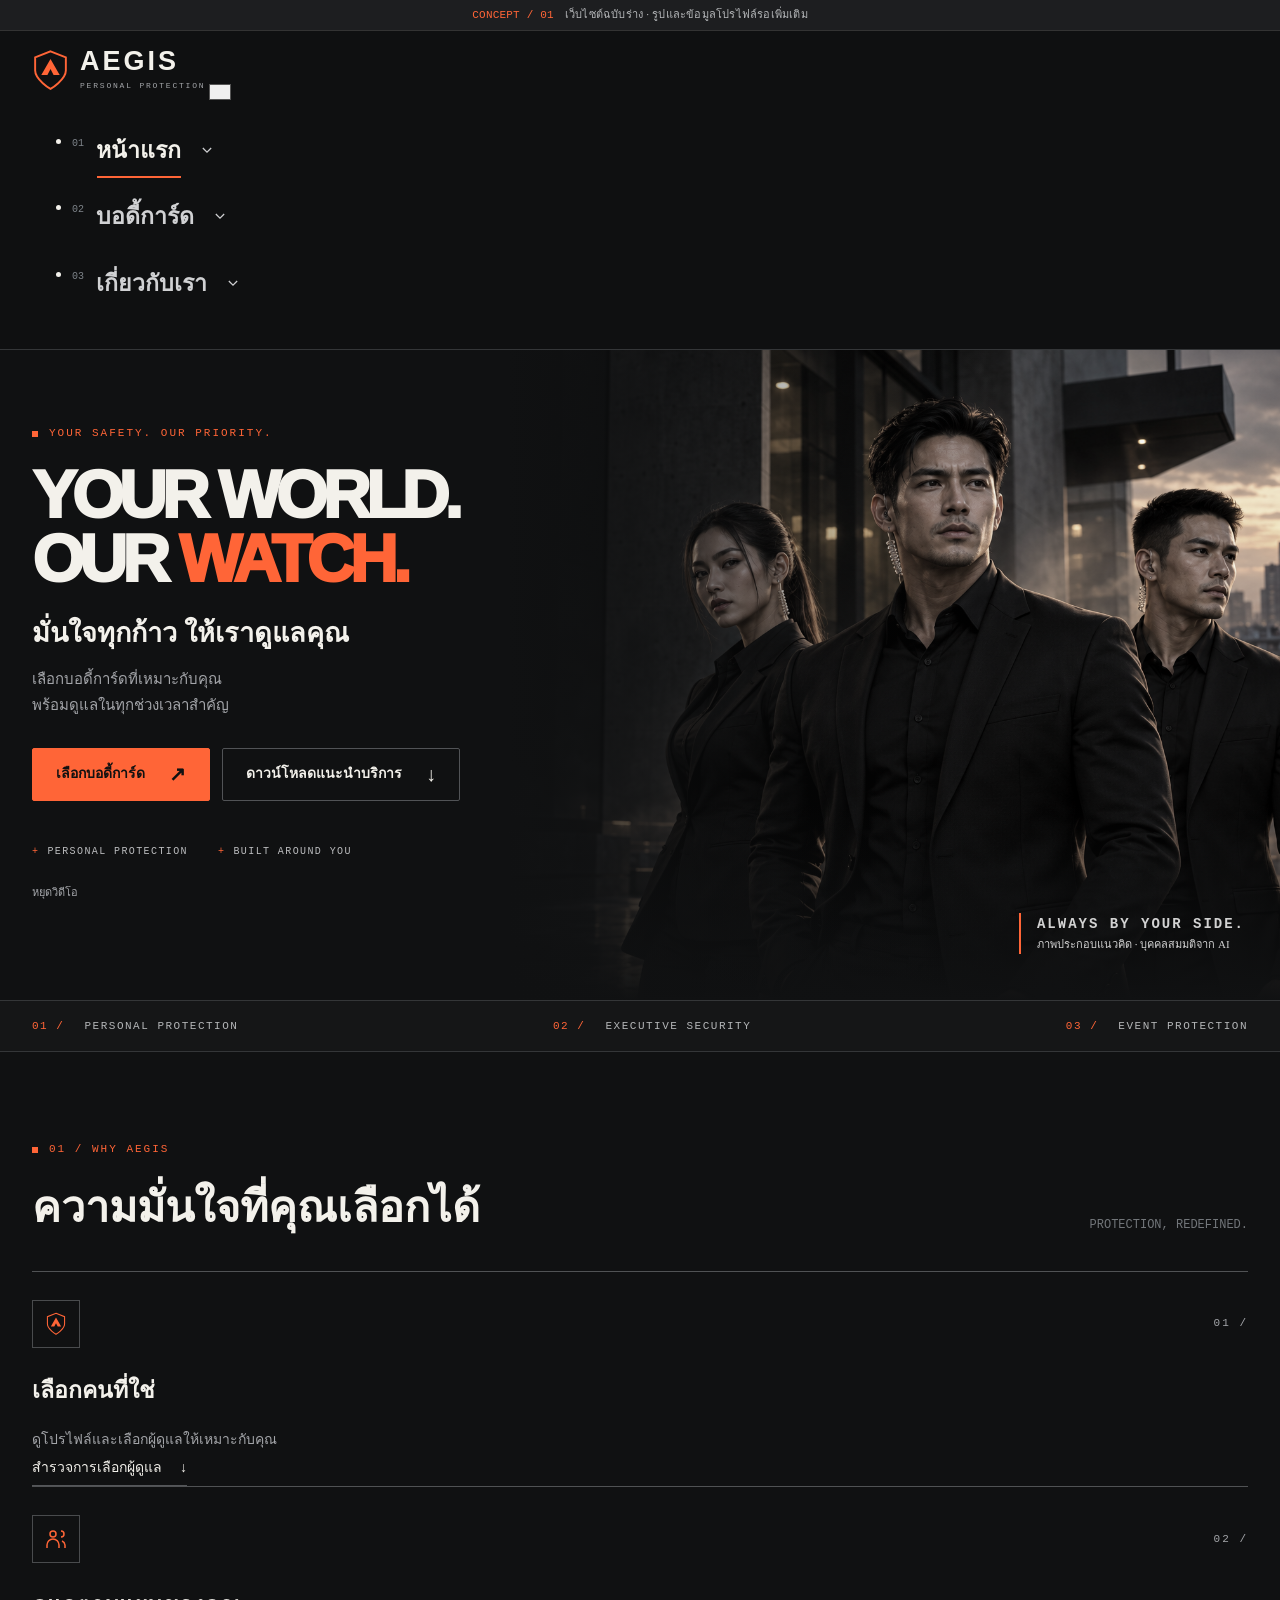
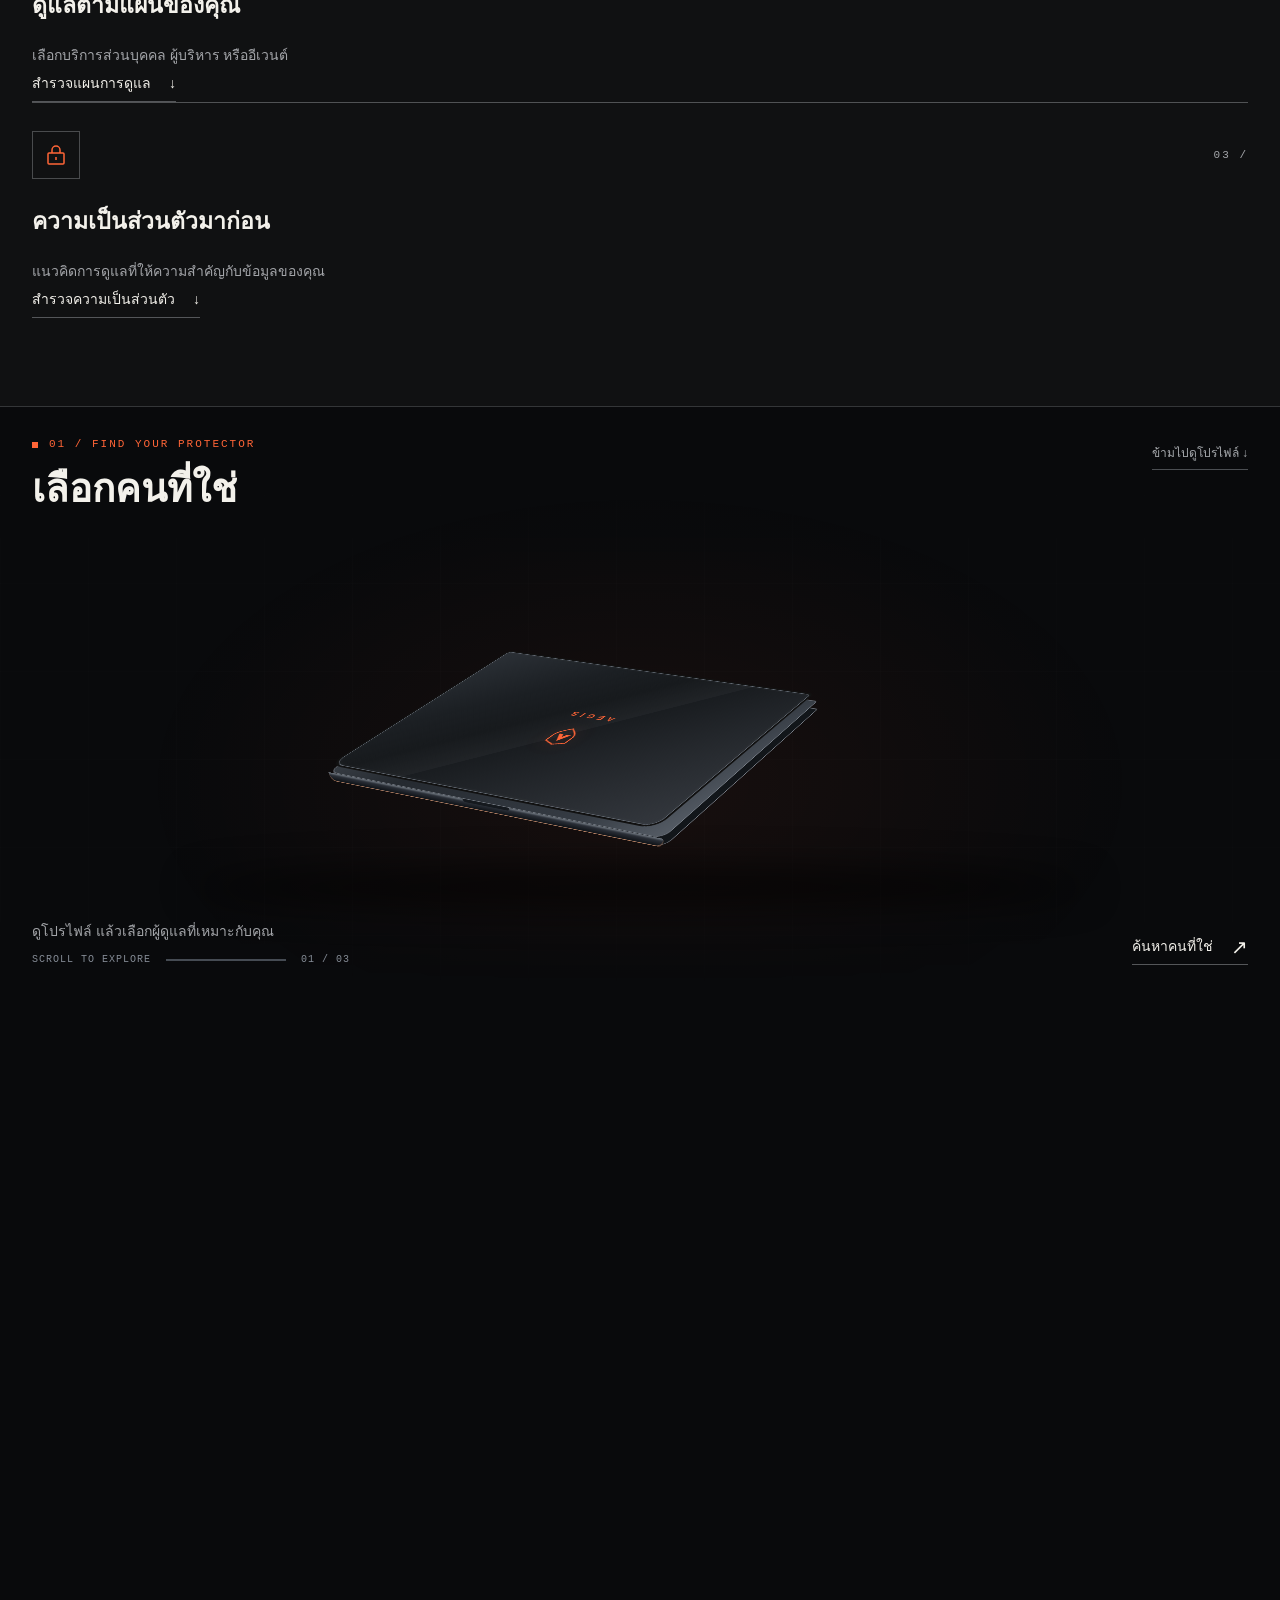
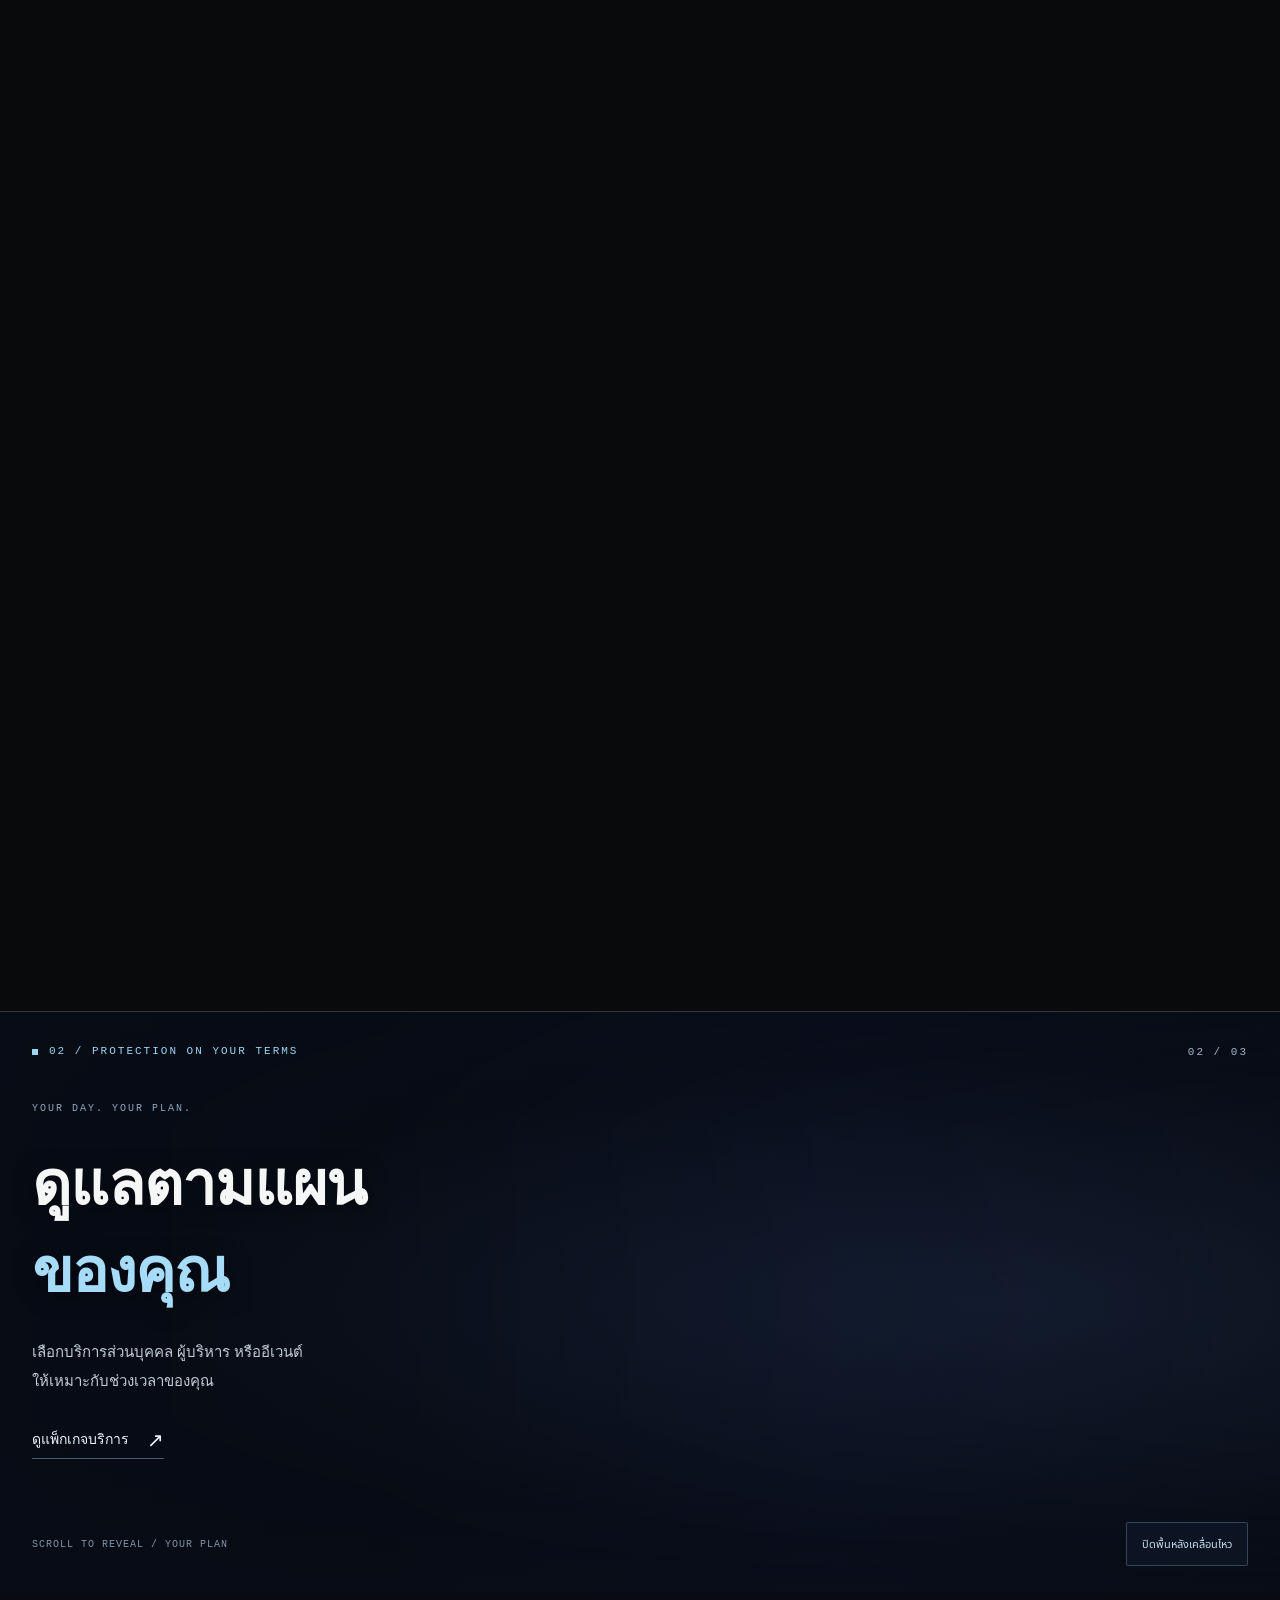
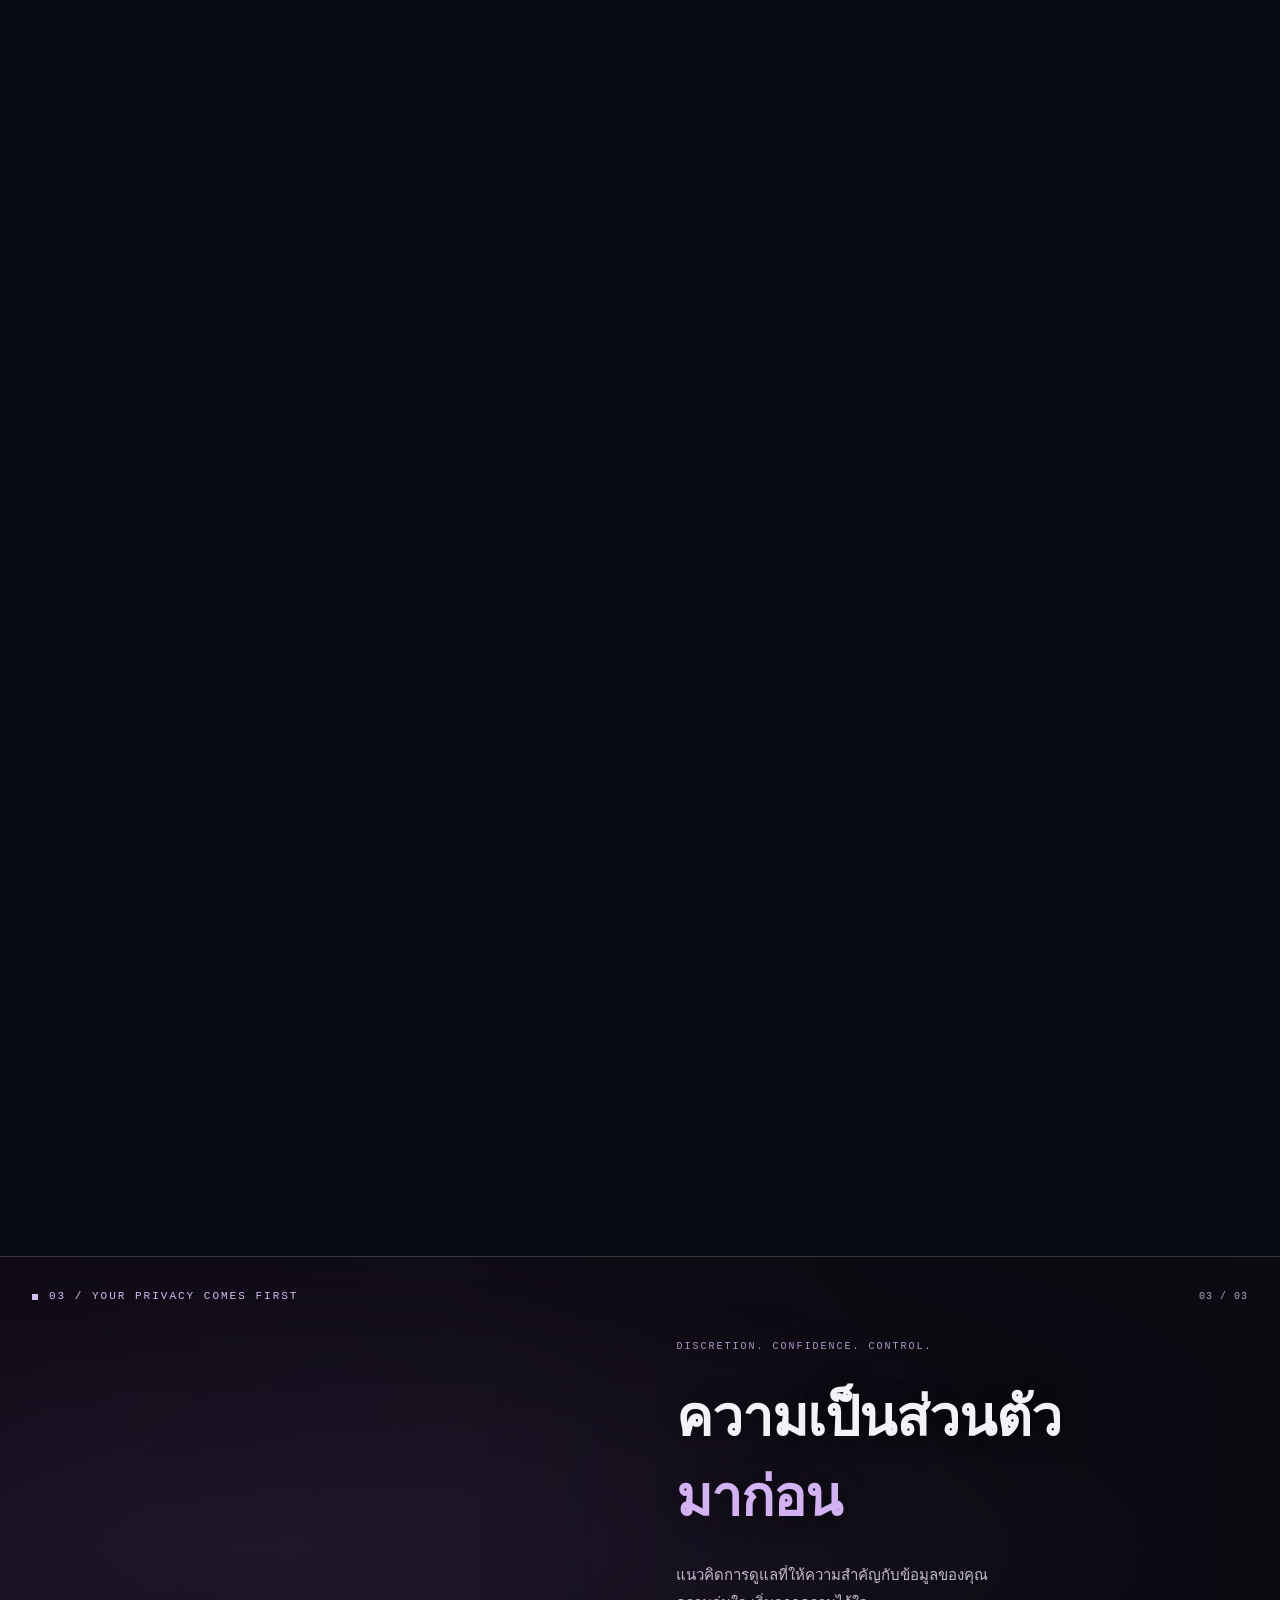
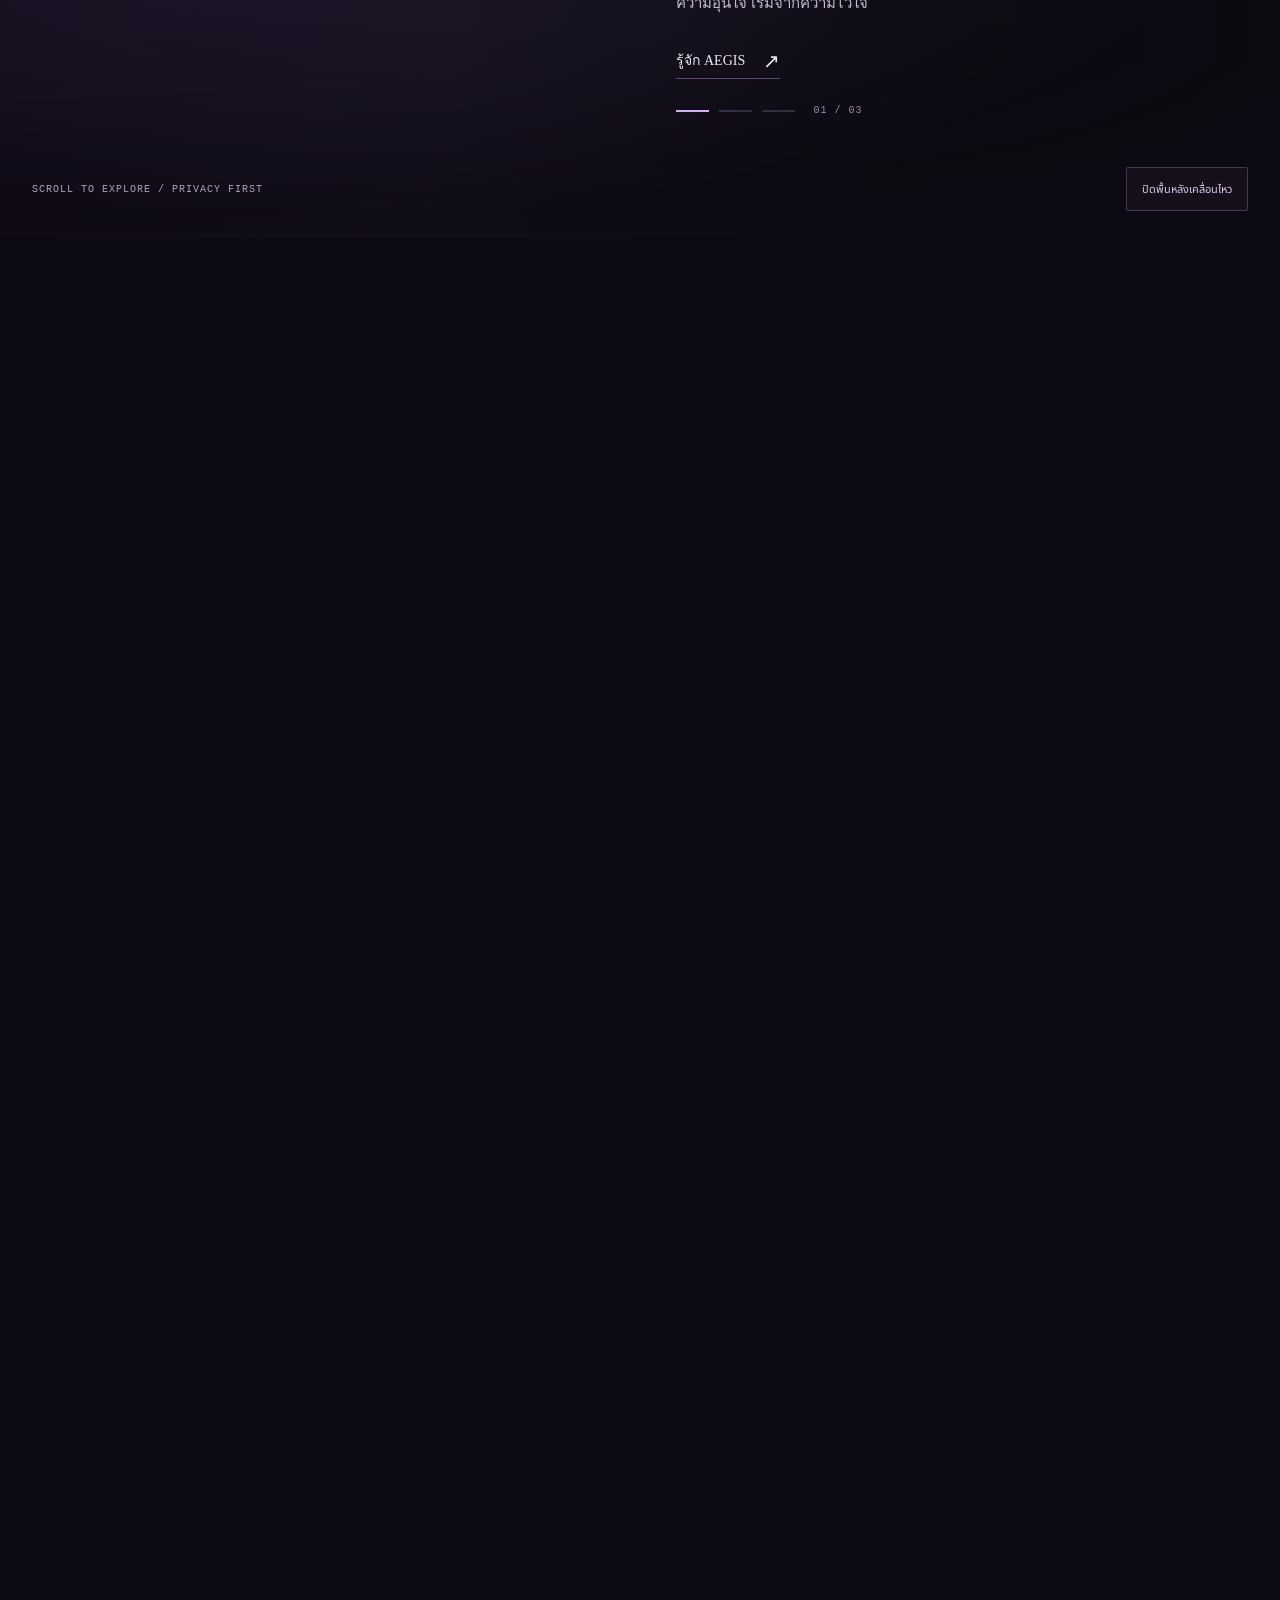
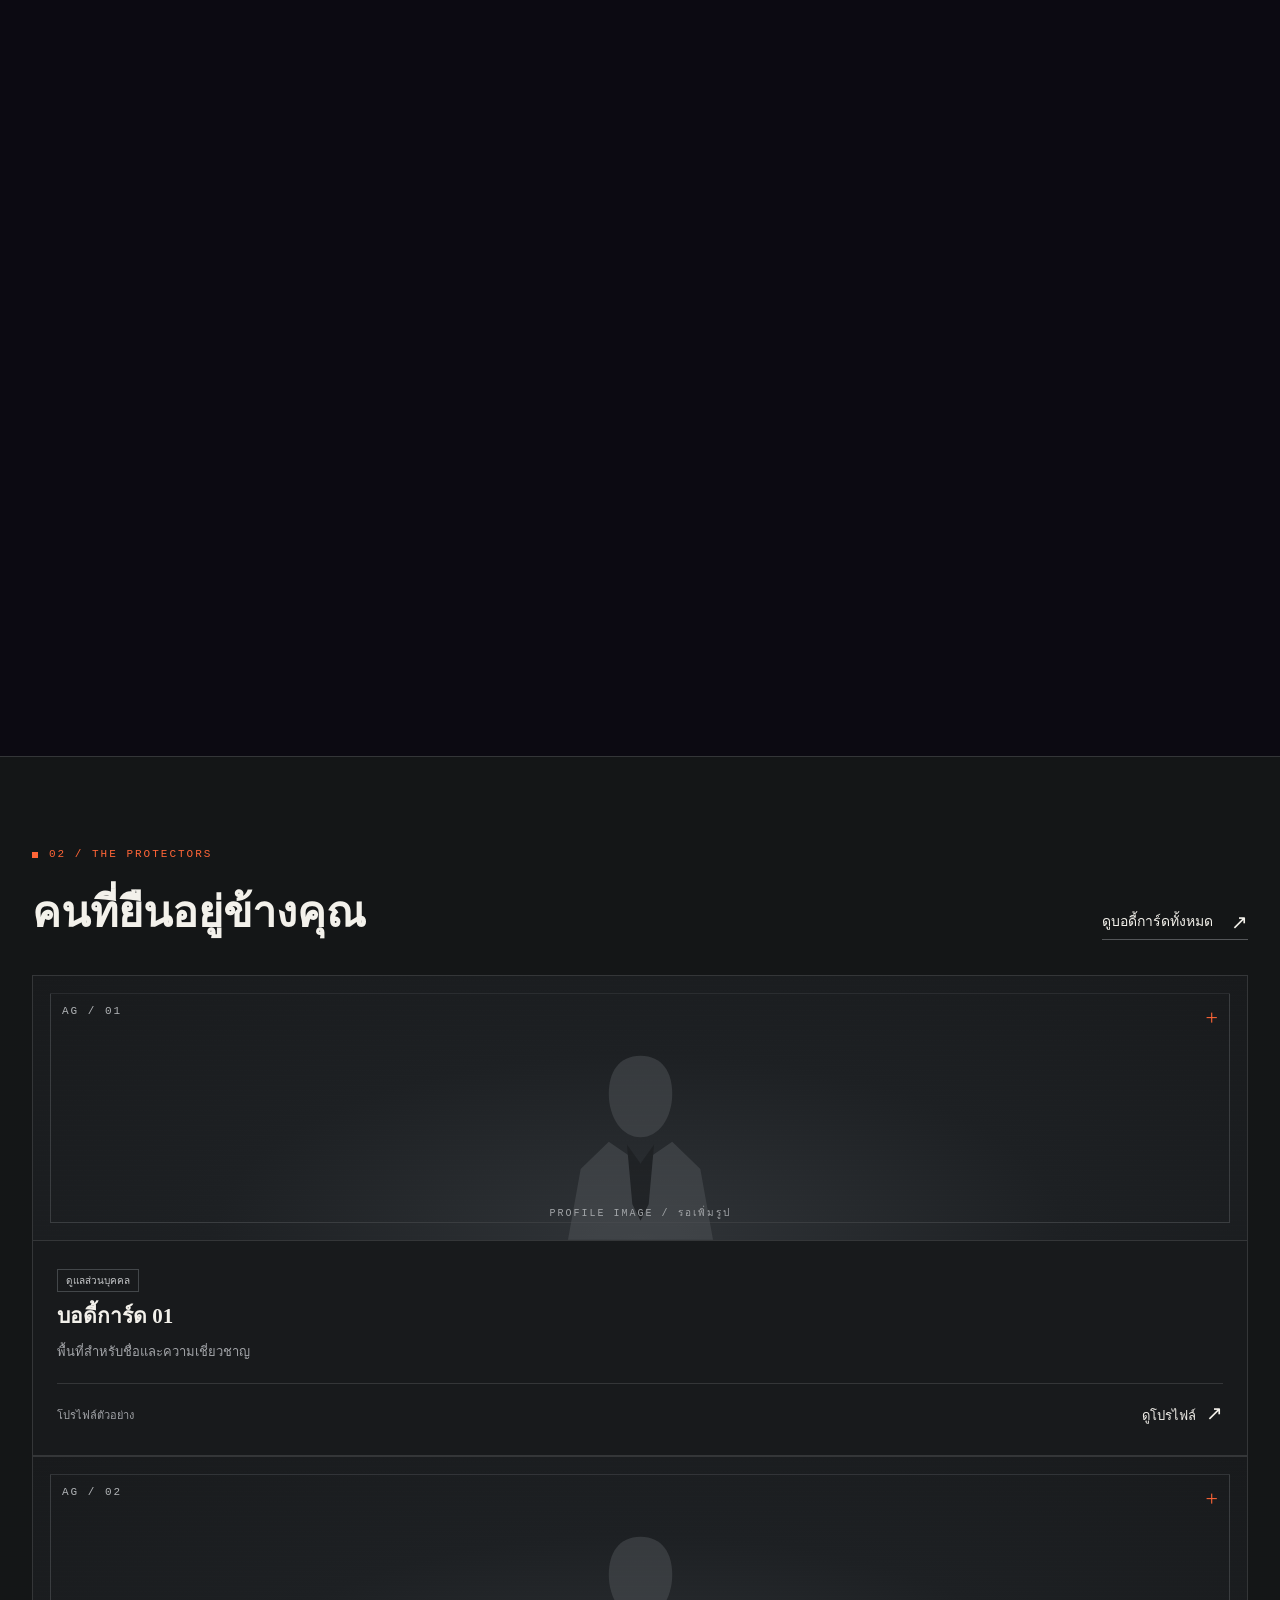
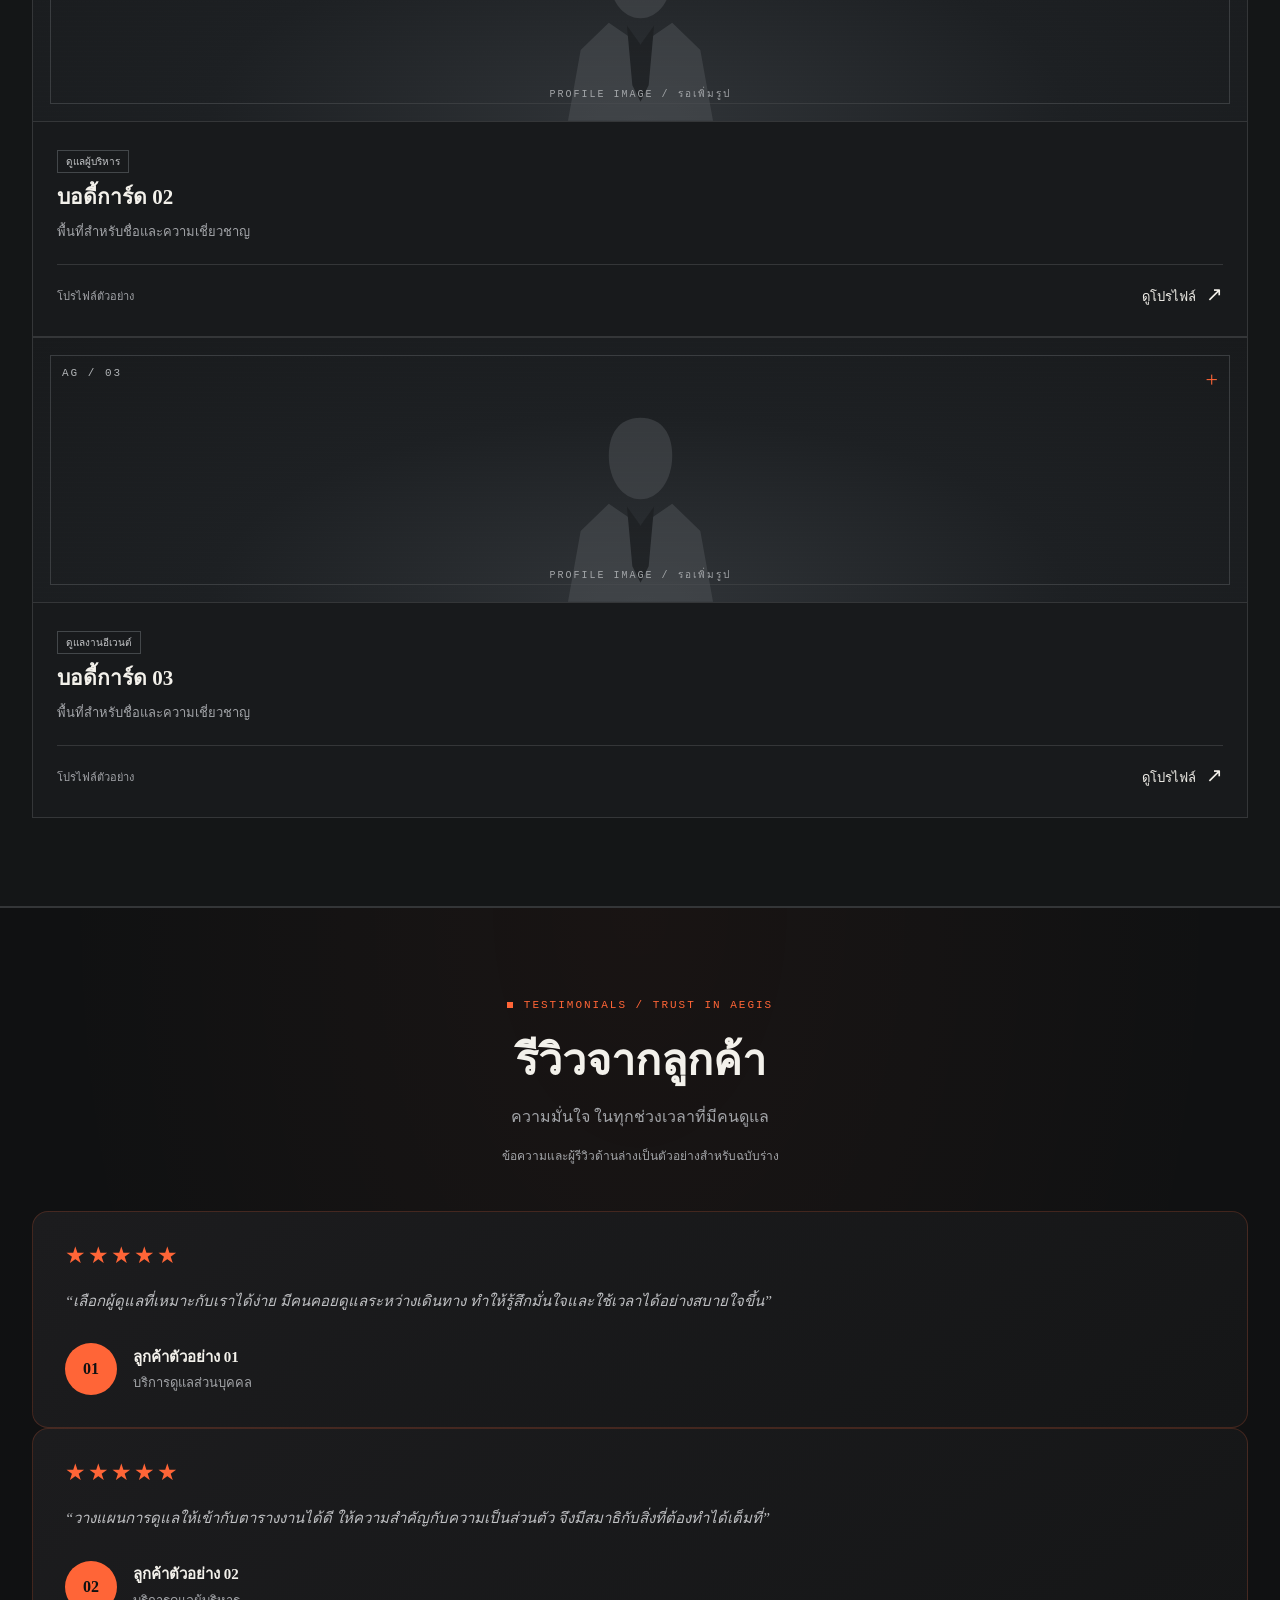
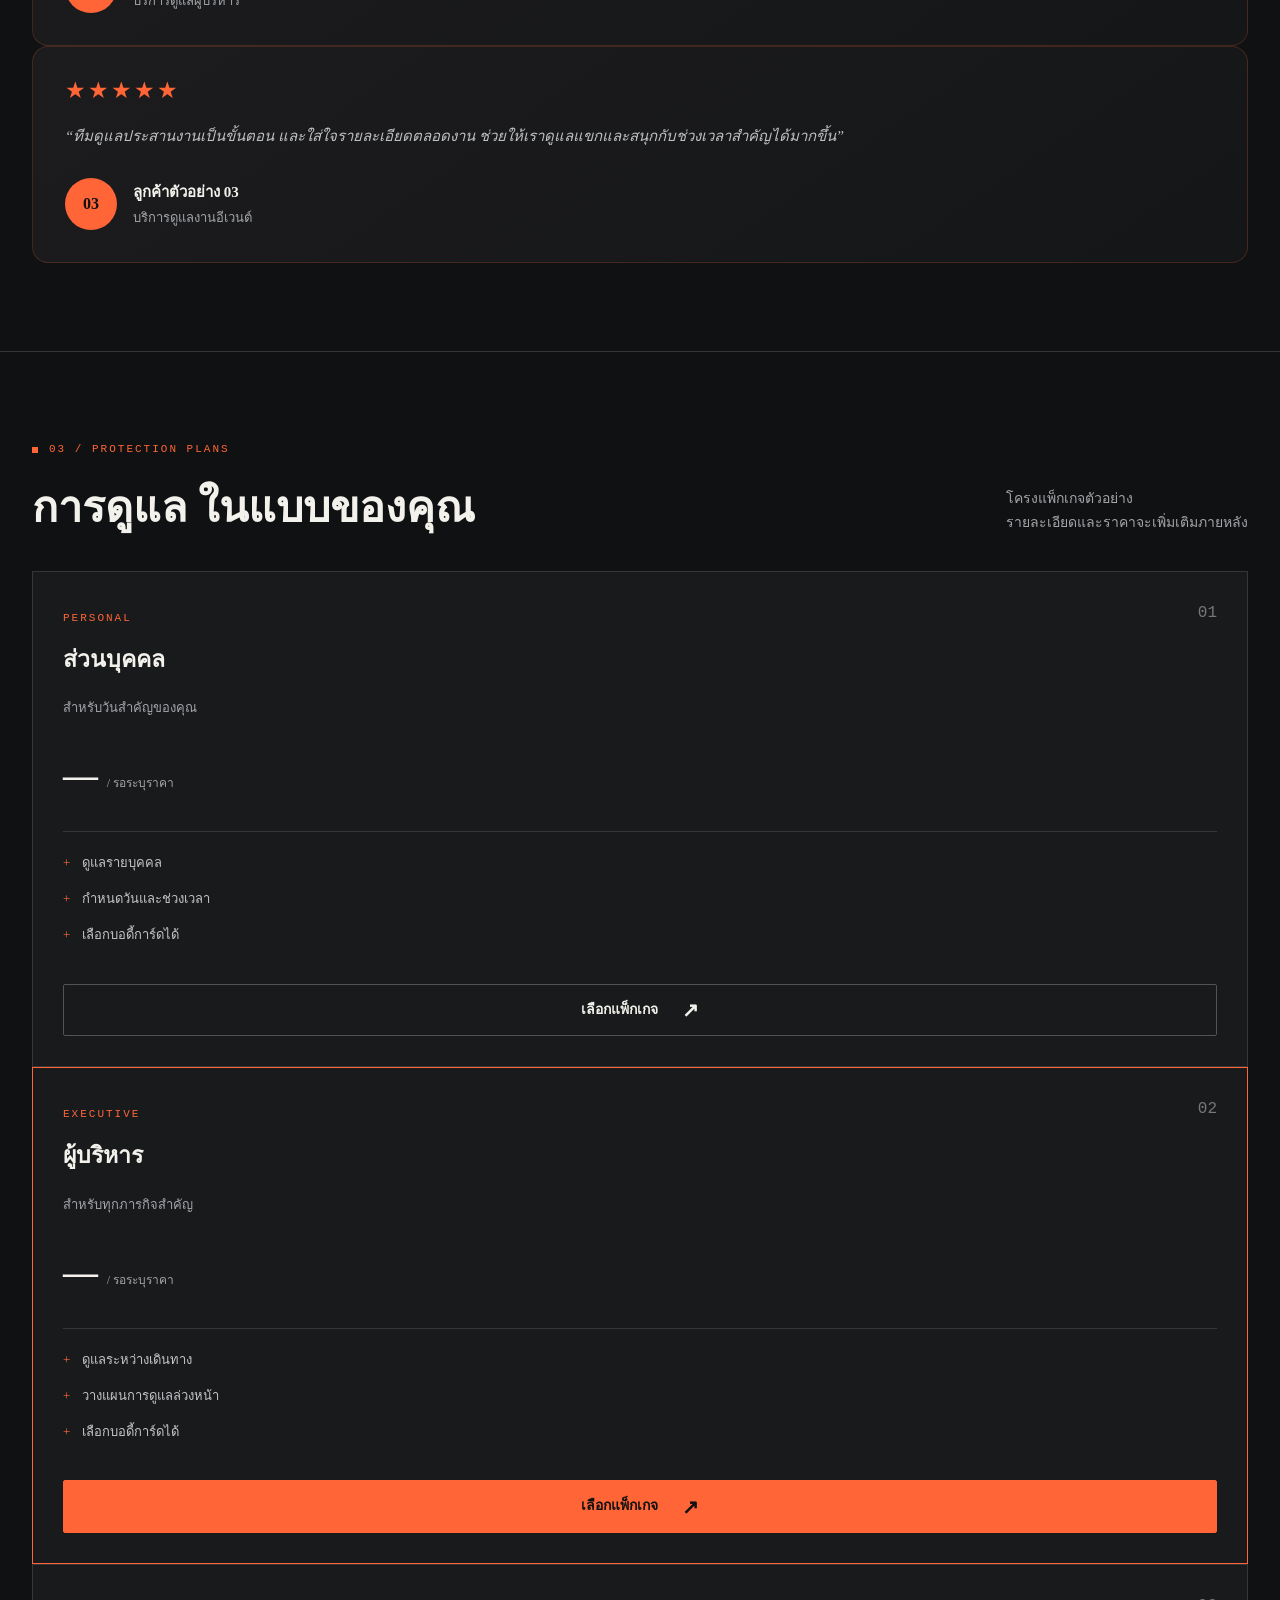
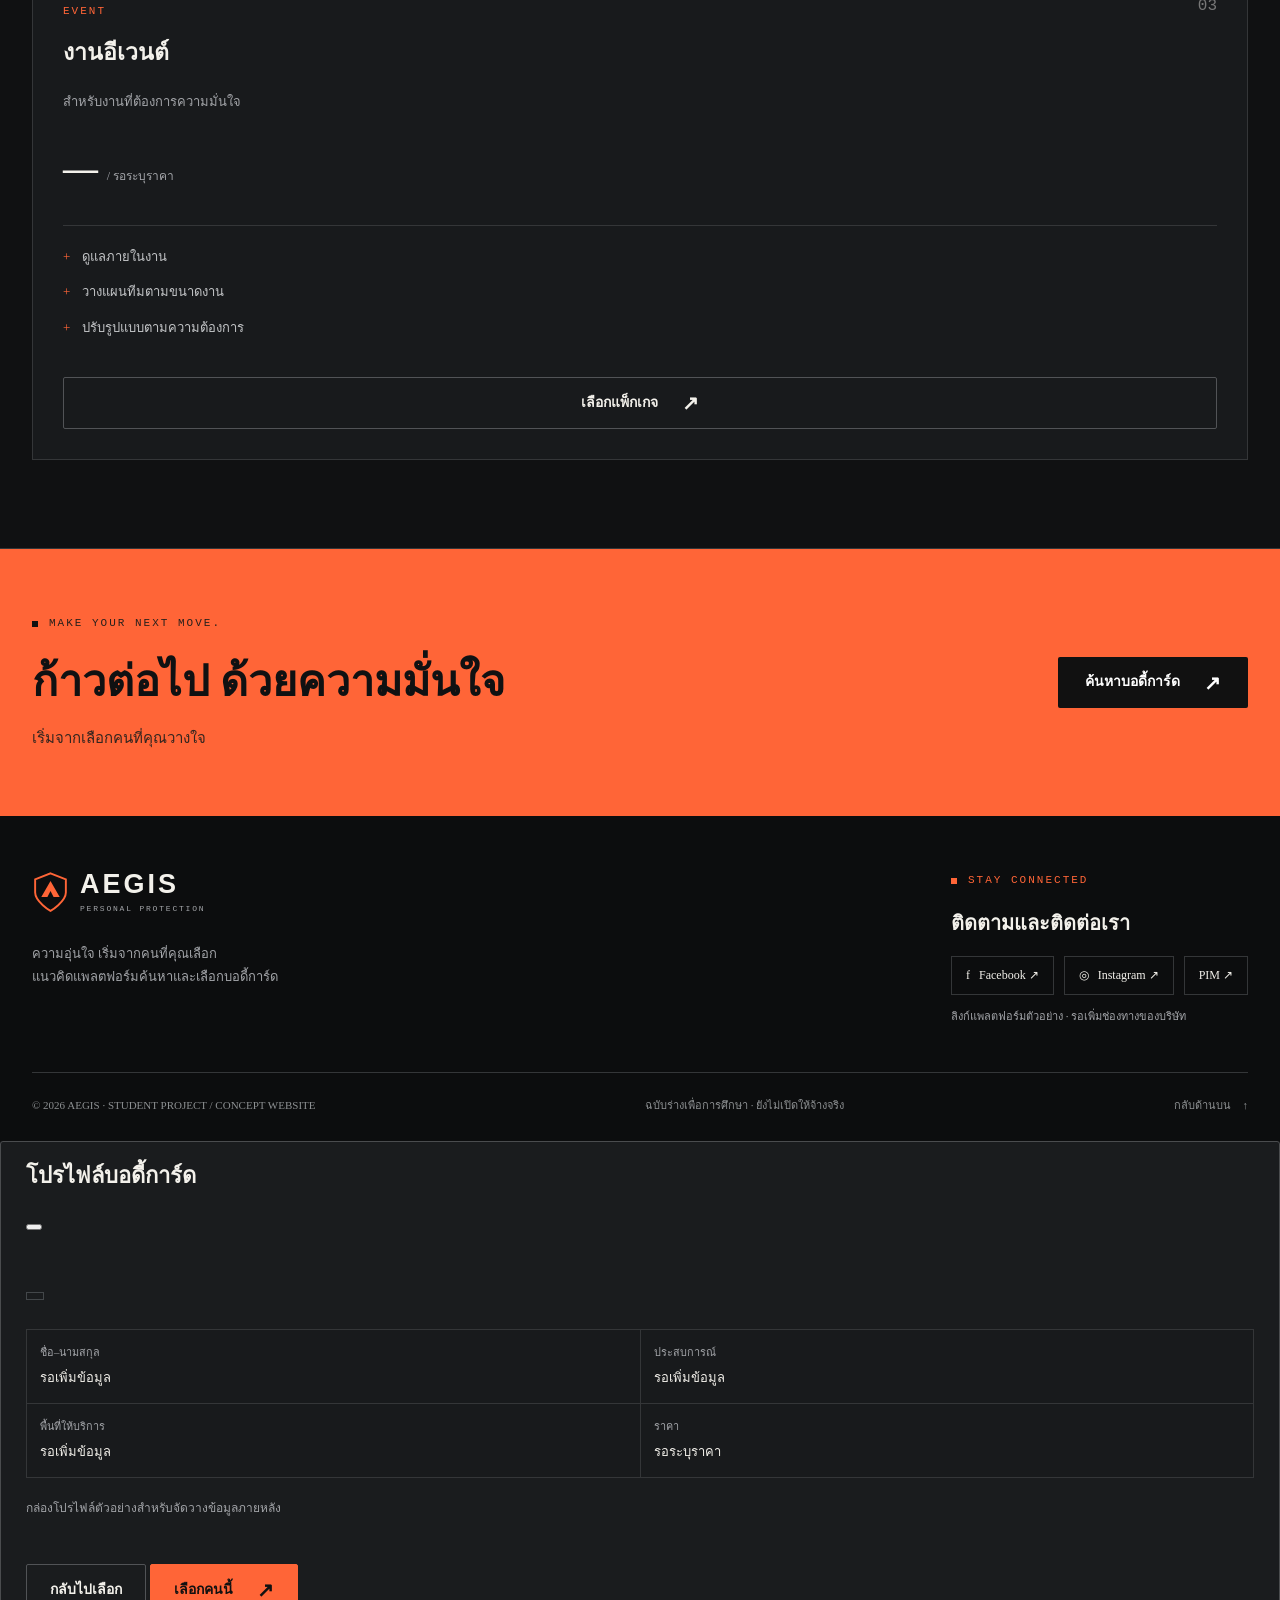
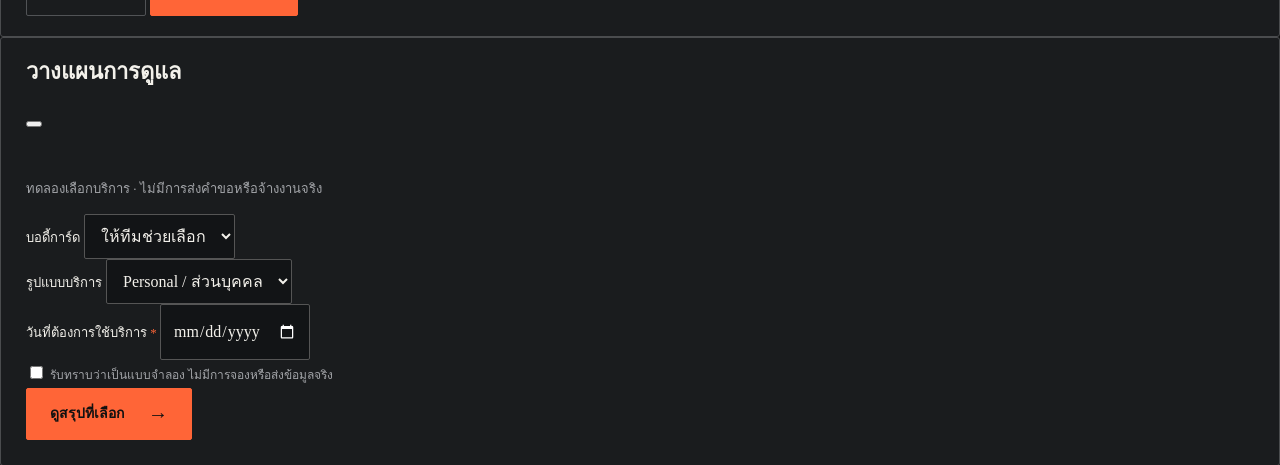
==== index.html @ c9ae6b12 "Add files via upload" ====
<!doctype html>
<html lang="th" data-bs-theme="dark">
  <!-- ข้อมูลหน้าเว็บและไฟล์ CSS -->
  <head>
    <meta charset="utf-8" />
    <meta name="viewport" content="width=device-width,initial-scale=1" />
    <meta name="theme-color" content="#101112" />
    <title>เลือกคนที่คุณวางใจ | AEGIS Personal Protection</title>
    <meta
      name="description"
      content="AEGIS แนวคิดแพลตฟอร์มเลือกบอดี้การ์ดส่วนบุคคล เว็บไซต์ฉบับร่างสำหรับโครงงานนักศึกษา"
    />
    <link rel="icon" href="assets/images/favicon.svg" type="image/svg+xml" />
    <link rel="stylesheet" href="assets/vendor/bootstrap.min.css" />
    <link rel="stylesheet" href="assets/css/style.css" />
    <link rel="stylesheet" href="assets/css/laptop-story.css" />
    <link rel="stylesheet" href="assets/css/plan-story.css" />
    <link rel="stylesheet" href="assets/css/privacy-story.css" />
  </head>
  <body id="top">
    <a class="skip-link" href="#main">ข้ามไปเนื้อหา</a>
    <div class="draft-bar">
      <span>CONCEPT / 01</span>
      เว็บไซต์ฉบับร่าง · รูปและข้อมูลโปรไฟล์รอเพิ่มเติม
    </div>

    <!-- แถบเมนูหลัก (Navbar) -->
    <header class="site-header">
      <nav class="navbar navbar-expand-lg" aria-label="เมนูหลัก">
        <div class="container">
          <a class="brand" href="index.html" aria-label="AEGIS กลับหน้าแรก">
            <svg viewBox="0 0 48 56" fill="none" aria-hidden="true">
              <path
                d="m24 3 20 8v17c0 12-20 24-20 24S4 40 4 28V11Z"
                stroke="currentColor"
                stroke-width="2.5"
              />
              <path d="m12 34 12-21 12 21h-8l-4-8-4 8Z" fill="currentColor" />
            </svg>
            <span>
              <span class="brand-name">AEGIS</span>
              <span class="brand-tag">PERSONAL PROTECTION</span>
            </span>
          </a>
          <button
            class="navbar-toggler"
            type="button"
            data-bs-toggle="collapse"
            data-bs-target="#mainNavigation"
            aria-controls="mainNavigation"
            aria-expanded="false"
            aria-label="เปิดหรือปิดเมนู"
          >
            <span class="navbar-toggler-icon"></span>
          </button>
          <div class="collapse navbar-collapse" id="mainNavigation">
            <ul class="navbar-nav ms-auto nav-three">
              <!-- เมนูหลัก 01: หน้าแรก -->
              <li class="nav-item nav-group">
                <!-- ชื่อหัวข้อเป็นลิงก์ไปหน้าหลัก; ลูกศรแยกสำหรับเปิดหัวข้อย่อย -->
                <div class="nav-heading">
                  <a
                    class="nav-main is-current"
                    href="index.html"
                    id="nav-home"
                    aria-current="page"
                  >
                    <span class="nav-number" aria-hidden="true">01</span>
                    หน้าแรก
                  </a>
                  <button
                    class="nav-toggle"
                    type="button"
                    aria-label="เปิดหรือปิดหัวข้อย่อยหน้าแรก"
                    aria-expanded="false"
                    aria-controls="panel-home"
                  >
                    <svg class="nav-chevron" viewBox="0 0 12 8" fill="none" aria-hidden="true">
                      <path d="m1 1 5 5 5-5" stroke="currentColor" stroke-width="1.5" />
                    </svg>
                  </button>
                </div>
                <div class="nav-prism-panel" id="panel-home" aria-labelledby="nav-home" hidden>
                  <div class="container nav-prism-content">
                    <span class="nav-panel-title">01 / หน้าแรก</span>
                    <div class="nav-sub-links">
                      <a class="nav-sub-link" href="index.html#home">
                        ภาพรวมหน้าแรก
                        <span aria-hidden="true">↗</span>
                      </a>
                      <a class="nav-sub-link" href="index.html#features">
                        บริการและจุดเด่น
                        <span aria-hidden="true">↗</span>
                      </a>
                      <a class="nav-sub-link" href="index.html#reviews">
                        รีวิวจากลูกค้า
                        <span aria-hidden="true">↗</span>
                      </a>
                      <a class="nav-sub-link" href="index.html#pricing">
                        แพ็กเกจบริการ
                        <span aria-hidden="true">↗</span>
                      </a>
                      <a class="nav-sub-link" href="index.html#cta">
                        เริ่มใช้บริการ
                        <span aria-hidden="true">↗</span>
                      </a>
                    </div>
                  </div>
                </div>
              </li>
              <!-- เมนูหลัก 02: บอดี้การ์ด -->
              <li class="nav-item nav-group">
                <!-- ชื่อหัวข้อเป็นลิงก์ไปหน้าหลัก; ลูกศรแยกสำหรับเปิดหัวข้อย่อย -->
                <div class="nav-heading">
                  <a class="nav-main" href="guards.html" id="nav-guards">
                    <span class="nav-number" aria-hidden="true">02</span>
                    บอดี้การ์ด
                  </a>
                  <button
                    class="nav-toggle"
                    type="button"
                    aria-label="เปิดหรือปิดหัวข้อย่อยบอดี้การ์ด"
                    aria-expanded="false"
                    aria-controls="panel-guards"
                  >
                    <svg class="nav-chevron" viewBox="0 0 12 8" fill="none" aria-hidden="true">
                      <path d="m1 1 5 5 5-5" stroke="currentColor" stroke-width="1.5" />
                    </svg>
                  </button>
                </div>
                <div class="nav-prism-panel" id="panel-guards" aria-labelledby="nav-guards" hidden>
                  <div class="container nav-prism-content">
                    <span class="nav-panel-title">02 / บอดี้การ์ด</span>
                    <div class="nav-sub-links">
                      <a class="nav-sub-link" href="guards.html">
                        เลือกบอดี้การ์ดทั้งหมด
                        <span aria-hidden="true">↗</span>
                      </a>
                      <a class="nav-sub-link" href="index.html#bodyguards">
                        โปรไฟล์แนะนำ
                        <span aria-hidden="true">↗</span>
                      </a>
                      <a class="nav-sub-link" href="index.html#pricing">
                        รูปแบบการดูแล
                        <span aria-hidden="true">↗</span>
                      </a>
                    </div>
                  </div>
                </div>
              </li>
              <!-- เมนูหลัก 03: เกี่ยวกับเรา -->
              <li class="nav-item nav-group">
                <!-- ชื่อหัวข้อเป็นลิงก์ไปหน้าหลัก; ลูกศรแยกสำหรับเปิดหัวข้อย่อย -->
                <div class="nav-heading">
                  <a class="nav-main" href="about.html" id="nav-about">
                    <span class="nav-number" aria-hidden="true">03</span>
                    เกี่ยวกับเรา
                  </a>
                  <button
                    class="nav-toggle"
                    type="button"
                    aria-label="เปิดหรือปิดหัวข้อย่อยเกี่ยวกับเรา"
                    aria-expanded="false"
                    aria-controls="panel-about"
                  >
                    <svg class="nav-chevron" viewBox="0 0 12 8" fill="none" aria-hidden="true">
                      <path d="m1 1 5 5 5-5" stroke="currentColor" stroke-width="1.5" />
                    </svg>
                  </button>
                </div>
                <div class="nav-prism-panel" id="panel-about" aria-labelledby="nav-about" hidden>
                  <div class="container nav-prism-content">
                    <span class="nav-panel-title">03 / เกี่ยวกับเรา</span>
                    <div class="nav-sub-links">
                      <a class="nav-sub-link" href="about.html">
                        เกี่ยวกับบริษัท
                        <span aria-hidden="true">↗</span>
                      </a>
                      <a class="nav-sub-link" href="about.html#team">
                        ทีมผู้จัดทำ / Team Members
                        <span aria-hidden="true">↗</span>
                      </a>
                      <a class="nav-sub-link" href="#contact">
                        ติดต่อและ Social
                        <span aria-hidden="true">↗</span>
                      </a>
                    </div>
                  </div>
                </div>
              </li>
            </ul>
          </div>
        </div>
      </nav>
    </header>
    <!-- เนื้อหาหลักของหน้านี้ -->
    <main id="main" tabindex="-1">
      <!-- ส่วนเปิดหน้าเว็บ (Hero) -->
      <section class="hero" id="home" aria-labelledby="heroTitle">
        <div class="container">
          <div class="hero-grid">
            <div class="hero-copy">
              <div class="eyebrow">YOUR SAFETY. OUR PRIORITY.</div>
              <h1 id="heroTitle">
                YOUR WORLD.
                <br />
                OUR
                <span>WATCH.</span>
              </h1>
              <!-- วิดีโออยู่ใต้หัวข้อ ชิดขอบซ้าย และอยู่หลังข้อความ -->
              <div class="hero-detail">
                <div class="hero-orbit" aria-hidden="true">
                  <video
                    class="hero-video"
                    autoplay
                    muted
                    loop
                    playsinline
                    preload="metadata"
                    tabindex="-1"
                  >
                    <source src="assets/media/hero-black-hole.mp4" type="video/mp4" />
                  </video>
                </div>
                <h2 class="hero-thai">มั่นใจทุกก้าว ให้เราดูแลคุณ</h2>
                <p>
                  เลือกบอดี้การ์ดที่เหมาะกับคุณ
                  <br />
                  พร้อมดูแลในทุกช่วงเวลาสำคัญ
                </p>
                <div class="hero-actions">
                  <a class="btn btn-primary" href="guards.html">
                    เลือกบอดี้การ์ด
                    <span class="arrow" aria-hidden="true">↗</span>
                  </a>
                  <a class="btn btn-outline" href="assets/downloads/aegis-overview.txt" download>
                    ดาวน์โหลดแนะนำบริการ
                    <span class="arrow" aria-hidden="true">↓</span>
                  </a>
                </div>
                <div class="hero-bottom">
                  <span>PERSONAL PROTECTION</span>
                  <span>BUILT AROUND YOU</span>
                </div>
                <button class="hero-video-toggle" type="button" aria-pressed="false" hidden>
                  หยุดวิดีโอ
                </button>
              </div>
            </div>
            <div class="hero-image">
              <img
                src="assets/images/hero.png"
                width="1536"
                height="1024"
                alt="ภาพแนวคิดทีมบอดี้การ์ดในชุดสูทสีดำ สร้างด้วย AI"
                fetchpriority="high"
              />
            </div>
            <div class="hero-stamp">
              <strong>ALWAYS BY YOUR SIDE.</strong>
              ภาพประกอบแนวคิด · บุคคลสมมติจาก AI
            </div>
          </div>
        </div>
      </section>
      <div class="strip" aria-label="รูปแบบการดูแล">
        <div class="container">
          <span>
            <i>01 /</i>
            PERSONAL PROTECTION
          </span>
          <span>
            <i>02 /</i>
            EXECUTIVE SECURITY
          </span>
          <span>
            <i>03 /</i>
            EVENT PROTECTION
          </span>
        </div>
      </div>

      <!-- จุดเด่นของบริการ (Features) -->
      <section class="section" id="features">
        <div class="container">
          <div class="section-head">
            <div>
              <div class="eyebrow">01 / WHY AEGIS</div>
              <h2>ความมั่นใจที่คุณเลือกได้</h2>
            </div>
            <span class="section-id">PROTECTION, REDEFINED.</span>
          </div>
          <div class="row g-4 g-lg-5">
            <div class="col-12 col-lg-4">
              <article class="feature">
                <div class="feature-top">
                  <div class="feature-icon">
                    <svg viewBox="0 0 48 56" fill="none" aria-hidden="true">
                      <path
                        d="m24 3 20 8v17c0 12-20 24-20 24S4 40 4 28V11Z"
                        stroke="currentColor"
                        stroke-width="2.5"
                      />
                      <path d="m12 34 12-21 12 21h-8l-4-8-4 8Z" fill="currentColor" />
                    </svg>
                  </div>
                  <span class="mono muted">01 /</span>
                </div>
                <h3>เลือกคนที่ใช่</h3>
                <p>ดูโปรไฟล์และเลือกผู้ดูแลให้เหมาะกับคุณ</p>
                <a class="text-link mt-3" href="#choose-protector">
                  สำรวจการเลือกผู้ดูแล
                  <span aria-hidden="true">↓</span>
                </a>
              </article>
            </div>
            <div class="col-12 col-lg-4">
              <article class="feature">
                <div class="feature-top">
                  <div class="feature-icon">
                    <svg
                      viewBox="0 0 24 24"
                      fill="none"
                      stroke="currentColor"
                      stroke-width="1.5"
                      aria-hidden="true"
                    >
                      <circle cx="9" cy="7" r="3" />
                      <path d="M3 21v-3a6 6 0 0 1 12 0v3M17 4a3 3 0 0 1 0 6m1 4a5 5 0 0 1 3 4v3" />
                    </svg>
                  </div>
                  <span class="mono muted">02 /</span>
                </div>
                <h3>ดูแลตามแผนของคุณ</h3>
                <p>เลือกบริการส่วนบุคคล ผู้บริหาร หรืออีเวนต์</p>
                <a class="text-link mt-3" href="#your-protection-plan">
                  สำรวจแผนการดูแล
                  <span aria-hidden="true">↓</span>
                </a>
              </article>
            </div>
            <div class="col-12 col-lg-4">
              <article class="feature">
                <div class="feature-top">
                  <div class="feature-icon">
                    <svg
                      viewBox="0 0 24 24"
                      fill="none"
                      stroke="currentColor"
                      stroke-width="1.5"
                      aria-hidden="true"
                    >
                      <rect x="4" y="10" width="16" height="11" rx="1" />
                      <path d="M8 10V7a4 4 0 0 1 8 0v3m-4 4v3" />
                    </svg>
                  </div>
                  <span class="mono muted">03 /</span>
                </div>
                <h3>ความเป็นส่วนตัวมาก่อน</h3>
                <p>แนวคิดการดูแลที่ให้ความสำคัญกับข้อมูลของคุณ</p>
                <a class="text-link mt-3" href="#privacy-first">
                  สำรวจความเป็นส่วนตัว
                  <span aria-hidden="true">↓</span>
                </a>
              </article>
            </div>
          </div>
        </div>
      </section>

      <!-- ขยายฟีเจอร์แรก: เลื่อนเพื่อค่อย ๆ หมุนและเปิดฝาโน้ตบุ๊ก -->
      <section class="protector-story" id="choose-protector" aria-labelledby="storyTitle">
        <div class="story-stage">
          <div class="container story-heading">
            <div>
              <div class="eyebrow">01 / FIND YOUR PROTECTOR</div>
              <h3 id="storyTitle">เลือกคนที่ใช่</h3>
            </div>
            <a class="story-skip" href="#bodyguards">ข้ามไปดูโปรไฟล์ ↓</a>
          </div>

          <!-- โมเดลตกแต่งด้วย CSS 3D; ลิงก์ใช้งานจริงอยู่ใต้โมเดล -->
          <div class="laptop-scene" aria-hidden="true">
            <div class="story-floor"></div>
            <div class="laptop-model">
              <div class="laptop-bottom"></div>
              <div class="laptop-deck">
                <div class="laptop-speakers"></div>
                <div class="laptop-keyboard">
                  <span></span>
                  <span></span>
                  <span></span>
                  <span></span>
                  <span></span>
                  <span></span>
                  <span></span>
                  <span></span>
                  <span></span>
                  <span></span>
                  <span></span>
                  <span></span>
                  <span></span>
                  <span></span>
                  <span></span>
                  <span></span>
                  <span></span>
                  <span></span>
                  <span></span>
                  <span></span>
                  <span></span>
                  <span></span>
                  <span></span>
                  <span></span>
                  <span></span>
                  <span></span>
                  <span></span>
                  <span></span>
                  <span></span>
                  <span></span>
                  <span></span>
                  <span></span>
                  <span></span>
                  <span></span>
                  <span></span>
                  <span></span>
                  <span></span>
                  <span></span>
                  <span></span>
                  <span></span>
                  <span></span>
                  <span></span>
                  <span></span>
                  <span></span>
                  <span></span>
                  <span></span>
                  <span></span>
                  <span></span>
                  <span></span>
                  <span></span>
                  <span></span>
                  <span></span>
                  <span></span>
                  <span></span>
                  <span></span>
                  <span></span>
                  <span></span>
                  <span></span>
                  <span></span>
                  <span></span>
                  <span></span>
                  <span></span>
                  <span></span>
                  <span></span>
                  <span></span>
                  <span></span>
                  <span></span>
                  <span></span>
                  <span></span>
                  <span></span>
                </div>
                <div class="laptop-trackpad"></div>
              </div>
              <div class="laptop-front-edge"></div>

              <div class="laptop-lid">
                <div class="lid-face lid-back">
                  <svg viewBox="0 0 48 56" fill="none">
                    <path
                      d="m24 3 20 8v17c0 12-20 24-20 24S4 40 4 28V11Z"
                      stroke="currentColor"
                      stroke-width="2.5"
                    />
                    <path d="m12 34 12-21 12 21h-8l-4-8-4 8Z" fill="currentColor" />
                  </svg>
                  <span>AEGIS</span>
                </div>
                <div class="lid-face lid-front">
                  <span class="lid-camera"></span>
                  <div class="laptop-display">
                    <div class="screen-content">
                      <div class="screen-brand">
                        <b>AEGIS</b>
                        <span>PERSONAL PROTECTION</span>
                      </div>
                      <strong class="screen-title">เลือกคนที่ใช่</strong>
                      <div class="screen-description">คนที่คุณเลือก ให้ดูแลโลกของคุณ</div>
                      <div class="screen-profiles">
                        <div class="screen-profile"><span>AG / 01</span></div>
                        <div class="screen-profile selected">
                          <span>AG / 02</span>
                          <i>✓</i>
                        </div>
                        <div class="screen-profile"><span>AG / 03</span></div>
                      </div>
                    </div>
                  </div>
                  <span class="lid-wordmark">AEGIS / PROTECTION SERIES</span>
                </div>
              </div>
            </div>
          </div>

          <div class="container story-footer">
            <div>
              <p>ดูโปรไฟล์ แล้วเลือกผู้ดูแลที่เหมาะกับคุณ</p>
              <div class="story-progress" aria-hidden="true">
                <span>SCROLL TO EXPLORE</span>
                <span class="story-progress-track"><span></span></span>
                <span>01 / 03</span>
              </div>
            </div>
            <a class="text-link" href="guards.html">
              ค้นหาคนที่ใช่
              <span class="arrow" aria-hidden="true">↗</span>
            </a>
          </div>
        </div>
      </section>

      <!-- ขยายฟีเจอร์ที่ 2: ตัวละครเข้าจากขวา พร้อมพื้นหลัง GIF เล่นวน -->
      <section class="plan-story" id="your-protection-plan" aria-labelledby="planTitle">
        <div class="plan-stage">
          <div class="plan-backdrop" aria-hidden="true">
            <img class="plan-film" data-src="assets/media/plan-background.gif" alt="" hidden />
          </div>
          <figure class="plan-character">
            <img
              src="assets/images/plan-character.png"
              width="941"
              height="1672"
              alt="ตัวละครชุดขาวสวมหมวกทรงสูง ยื่นมือโชว์เพชรสีฟ้า"
              loading="lazy"
            />
          </figure>
          <div class="container plan-content">
            <div class="plan-kicker">
              <div class="eyebrow">02 / PROTECTION ON YOUR TERMS</div>
              <span class="plan-count" aria-hidden="true">02 / 03</span>
            </div>
            <div class="plan-copy">
              <span class="mono">YOUR DAY. YOUR PLAN.</span>
              <h3 id="planTitle">
                ดูแลตามแผน
                <br />
                <span>ของคุณ</span>
              </h3>
              <p>
                เลือกบริการส่วนบุคคล ผู้บริหาร หรืออีเวนต์
                <br />
                ให้เหมาะกับช่วงเวลาของคุณ
              </p>
              <a class="text-link" href="#pricing">
                ดูแพ็กเกจบริการ
                <span class="arrow" aria-hidden="true">↗</span>
              </a>
            </div>
            <div class="plan-controls">
              <span aria-hidden="true">SCROLL TO REVEAL / YOUR PLAN</span>
              <button class="plan-motion-toggle" type="button" aria-pressed="false" hidden>
                ปิดพื้นหลังเคลื่อนไหว
              </button>
            </div>
          </div>
        </div>
      </section>

      <!-- ขยายฟีเจอร์ที่ 3: Albert เข้าจากซ้ายและเฟดเปลี่ยนภาพนิ่งสามท่า -->
      <section class="privacy-story" id="privacy-first" aria-labelledby="privacyTitle">
        <div class="privacy-stage">
          <div class="privacy-backdrop" aria-hidden="true">
            <img
              class="privacy-film"
              data-src="assets/media/privacy-background.gif"
              alt=""
              hidden
            />
          </div>
          <figure
            class="privacy-portraits"
            role="img"
            aria-label="Albert ในสามท่า: หันข้าง จับแว่น และเลื่อนแว่นลง"
          >
            <img
              class="privacy-pose privacy-pose-one"
              src="assets/images/privacy/albert-01.webp"
              width="600"
              height="568"
              alt=""
              loading="lazy"
            />
            <img
              class="privacy-pose privacy-pose-two"
              src="assets/images/privacy/albert-02.webp"
              width="600"
              height="568"
              alt=""
              loading="lazy"
            />
            <img
              class="privacy-pose privacy-pose-three"
              src="assets/images/privacy/albert-03.webp"
              width="600"
              height="568"
              alt=""
              loading="lazy"
            />
          </figure>
          <div class="container privacy-content">
            <div class="privacy-kicker">
              <div class="eyebrow">03 / YOUR PRIVACY COMES FIRST</div>
              <span class="privacy-count" aria-hidden="true">03 / 03</span>
            </div>
            <div class="privacy-copy">
              <span class="mono">DISCRETION. CONFIDENCE. CONTROL.</span>
              <h3 id="privacyTitle">
                ความเป็นส่วนตัว
                <br />
                <span>มาก่อน</span>
              </h3>
              <p>
                แนวคิดการดูแลที่ให้ความสำคัญกับข้อมูลของคุณ
                <br />
                ความอุ่นใจ เริ่มจากความไว้ใจ
              </p>
              <a class="text-link" href="about.html">
                รู้จัก AEGIS
                <span class="arrow" aria-hidden="true">↗</span>
              </a>
              <div class="privacy-pose-status" aria-hidden="true">
                <span data-pose-marker class="is-active"></span>
                <span data-pose-marker></span>
                <span data-pose-marker></span>
                <small data-pose-number>01 / 03</small>
              </div>
            </div>
            <div class="privacy-controls">
              <span aria-hidden="true">SCROLL TO EXPLORE / PRIVACY FIRST</span>
              <button class="privacy-motion-toggle" type="button" aria-pressed="false" hidden>
                ปิดพื้นหลังเคลื่อนไหว
              </button>
            </div>
          </div>
        </div>
      </section>

      <!-- กล่องโปรไฟล์บอดี้การ์ดแนะนำ -->
      <section class="section section-alt" id="bodyguards">
        <div class="container">
          <div class="section-head">
            <div>
              <div class="eyebrow">02 / THE PROTECTORS</div>
              <h2>คนที่ยืนอยู่ข้างคุณ</h2>
            </div>
            <a class="text-link" href="guards.html">
              ดูบอดี้การ์ดทั้งหมด
              <span class="arrow" aria-hidden="true">↗</span>
            </a>
          </div>
          <div class="row g-4">
            <div class="col-12 col-md-6 col-lg-4" data-category="personal">
              <article class="guard-card">
                <div class="portrait">
                  <span class="portrait-id">AG / 01</span>
                  <span class="portrait-plus" aria-hidden="true">+</span>
                  <svg
                    class="silhouette"
                    viewBox="0 0 160 220"
                    fill="currentColor"
                    aria-hidden="true"
                  >
                    <path
                      d="M80 17c-24 0-35 18-35 42 0 27 15 48 35 48s35-21 35-48c0-24-11-42-35-42Z"
                    />
                    <path d="m45 112 35 24 35-24 31 30 14 78H0l14-78Z" />
                    <path d="m65 115 15 21 15-21-6 66-9 18-9-18Z" fill="#181a1c" />
                  </svg>
                  <span class="portrait-label">PROFILE IMAGE / รอเพิ่มรูป</span>
                </div>
                <div class="guard-body">
                  <span class="chip">ดูแลส่วนบุคคล</span>
                  <h3>บอดี้การ์ด 01</h3>
                  <p>พื้นที่สำหรับชื่อและความเชี่ยวชาญ</p>
                  <div class="guard-bottom">
                    <span>โปรไฟล์ตัวอย่าง</span>
                    <button type="button" data-profile="01" aria-label="ดูโปรไฟล์บอดี้การ์ด 01">
                      ดูโปรไฟล์ &nbsp;
                      <span class="arrow" aria-hidden="true">↗</span>
                    </button>
                  </div>
                </div>
              </article>
            </div>
            <div class="col-12 col-md-6 col-lg-4" data-category="executive">
              <article class="guard-card">
                <div class="portrait">
                  <span class="portrait-id">AG / 02</span>
                  <span class="portrait-plus" aria-hidden="true">+</span>
                  <svg
                    class="silhouette"
                    viewBox="0 0 160 220"
                    fill="currentColor"
                    aria-hidden="true"
                  >
                    <path
                      d="M80 17c-24 0-35 18-35 42 0 27 15 48 35 48s35-21 35-48c0-24-11-42-35-42Z"
                    />
                    <path d="m45 112 35 24 35-24 31 30 14 78H0l14-78Z" />
                    <path d="m65 115 15 21 15-21-6 66-9 18-9-18Z" fill="#181a1c" />
                  </svg>
                  <span class="portrait-label">PROFILE IMAGE / รอเพิ่มรูป</span>
                </div>
                <div class="guard-body">
                  <span class="chip">ดูแลผู้บริหาร</span>
                  <h3>บอดี้การ์ด 02</h3>
                  <p>พื้นที่สำหรับชื่อและความเชี่ยวชาญ</p>
                  <div class="guard-bottom">
                    <span>โปรไฟล์ตัวอย่าง</span>
                    <button type="button" data-profile="02" aria-label="ดูโปรไฟล์บอดี้การ์ด 02">
                      ดูโปรไฟล์ &nbsp;
                      <span class="arrow" aria-hidden="true">↗</span>
                    </button>
                  </div>
                </div>
              </article>
            </div>
            <div class="col-12 col-md-6 col-lg-4" data-category="event">
              <article class="guard-card">
                <div class="portrait">
                  <span class="portrait-id">AG / 03</span>
                  <span class="portrait-plus" aria-hidden="true">+</span>
                  <svg
                    class="silhouette"
                    viewBox="0 0 160 220"
                    fill="currentColor"
                    aria-hidden="true"
                  >
                    <path
                      d="M80 17c-24 0-35 18-35 42 0 27 15 48 35 48s35-21 35-48c0-24-11-42-35-42Z"
                    />
                    <path d="m45 112 35 24 35-24 31 30 14 78H0l14-78Z" />
                    <path d="m65 115 15 21 15-21-6 66-9 18-9-18Z" fill="#181a1c" />
                  </svg>
                  <span class="portrait-label">PROFILE IMAGE / รอเพิ่มรูป</span>
                </div>
                <div class="guard-body">
                  <span class="chip">ดูแลงานอีเวนต์</span>
                  <h3>บอดี้การ์ด 03</h3>
                  <p>พื้นที่สำหรับชื่อและความเชี่ยวชาญ</p>
                  <div class="guard-bottom">
                    <span>โปรไฟล์ตัวอย่าง</span>
                    <button type="button" data-profile="03" aria-label="ดูโปรไฟล์บอดี้การ์ด 03">
                      ดูโปรไฟล์ &nbsp;
                      <span class="arrow" aria-hidden="true">↗</span>
                    </button>
                  </div>
                </div>
              </article>
            </div>
          </div>
        </div>
      </section>

      <!-- รีวิวตัวอย่าง: เปลี่ยนข้อความและชื่อเมื่อมีรีวิวที่ได้รับอนุญาตแล้ว -->
      <section class="section reviews-section" id="reviews" aria-labelledby="reviewsTitle">
        <div class="container">
          <div class="reviews-heading">
            <div class="eyebrow">TESTIMONIALS / TRUST IN AEGIS</div>
            <h2 id="reviewsTitle">รีวิวจากลูกค้า</h2>
            <p>ความมั่นใจ ในทุกช่วงเวลาที่มีคนดูแล</p>
            <span class="reviews-note">ข้อความและผู้รีวิวด้านล่างเป็นตัวอย่างสำหรับฉบับร่าง</span>
          </div>
          <div class="row g-4">
            <div class="col-12 col-md-6 col-lg-4">
              <figure class="review-card">
                <div class="review-stars" role="img" aria-label="คะแนนตัวอย่าง 5 จาก 5 ดาว">
                  <span aria-hidden="true">★★★★★</span>
                </div>
                <blockquote>
                  <p>
                    “เลือกผู้ดูแลที่เหมาะกับเราได้ง่าย มีคนคอยดูแลระหว่างเดินทาง
                    ทำให้รู้สึกมั่นใจและใช้เวลาได้อย่างสบายใจขึ้น”
                  </p>
                </blockquote>
                <figcaption class="review-person">
                  <span class="review-avatar" aria-hidden="true">01</span>
                  <div>
                    <strong>ลูกค้าตัวอย่าง 01</strong>
                    <span>บริการดูแลส่วนบุคคล</span>
                  </div>
                </figcaption>
              </figure>
            </div>
            <div class="col-12 col-md-6 col-lg-4">
              <figure class="review-card">
                <div class="review-stars" role="img" aria-label="คะแนนตัวอย่าง 5 จาก 5 ดาว">
                  <span aria-hidden="true">★★★★★</span>
                </div>
                <blockquote>
                  <p>
                    “วางแผนการดูแลให้เข้ากับตารางงานได้ดี ให้ความสำคัญกับความเป็นส่วนตัว
                    จึงมีสมาธิกับสิ่งที่ต้องทำได้เต็มที่”
                  </p>
                </blockquote>
                <figcaption class="review-person">
                  <span class="review-avatar" aria-hidden="true">02</span>
                  <div>
                    <strong>ลูกค้าตัวอย่าง 02</strong>
                    <span>บริการดูแลผู้บริหาร</span>
                  </div>
                </figcaption>
              </figure>
            </div>
            <div class="col-12 col-md-6 col-lg-4">
              <figure class="review-card">
                <div class="review-stars" role="img" aria-label="คะแนนตัวอย่าง 5 จาก 5 ดาว">
                  <span aria-hidden="true">★★★★★</span>
                </div>
                <blockquote>
                  <p>
                    “ทีมดูแลประสานงานเป็นขั้นตอน และใส่ใจรายละเอียดตลอดงาน
                    ช่วยให้เราดูแลแขกและสนุกกับช่วงเวลาสำคัญได้มากขึ้น”
                  </p>
                </blockquote>
                <figcaption class="review-person">
                  <span class="review-avatar" aria-hidden="true">03</span>
                  <div>
                    <strong>ลูกค้าตัวอย่าง 03</strong>
                    <span>บริการดูแลงานอีเวนต์</span>
                  </div>
                </figcaption>
              </figure>
            </div>
          </div>
        </div>
      </section>

      <!-- แพ็กเกจบริการ (Pricing) -->
      <section class="section" id="pricing">
        <div class="container">
          <div class="section-head">
            <div>
              <div class="eyebrow">03 / PROTECTION PLANS</div>
              <h2>การดูแล ในแบบของคุณ</h2>
            </div>
            <p>
              โครงแพ็กเกจตัวอย่าง
              <br />
              รายละเอียดและราคาจะเพิ่มเติมภายหลัง
            </p>
          </div>
          <div class="row g-4">
            <div class="col-12 col-lg-4">
              <article class="pricing-card">
                <span class="mono orange">PERSONAL</span>
                <span class="plan-index">01</span>
                <h3 style="margin-top: 15px">ส่วนบุคคล</h3>
                <p>สำหรับวันสำคัญของคุณ</p>
                <p class="price">
                  —
                  <small>/ รอระบุราคา</small>
                </p>
                <ul>
                  <li>ดูแลรายบุคคล</li>
                  <li>กำหนดวันและช่วงเวลา</li>
                  <li>เลือกบอดี้การ์ดได้</li>
                </ul>
                <button type="button" class="btn btn-outline" data-book="personal">
                  เลือกแพ็กเกจ
                  <span class="arrow" aria-hidden="true">↗</span>
                </button>
              </article>
            </div>
            <div class="col-12 col-lg-4">
              <article class="pricing-card featured">
                <span class="mono orange">EXECUTIVE</span>
                <span class="plan-index">02</span>
                <h3 style="margin-top: 15px">ผู้บริหาร</h3>
                <p>สำหรับทุกภารกิจสำคัญ</p>
                <p class="price">
                  —
                  <small>/ รอระบุราคา</small>
                </p>
                <ul>
                  <li>ดูแลระหว่างเดินทาง</li>
                  <li>วางแผนการดูแลล่วงหน้า</li>
                  <li>เลือกบอดี้การ์ดได้</li>
                </ul>
                <button type="button" class="btn btn-primary" data-book="executive">
                  เลือกแพ็กเกจ
                  <span class="arrow" aria-hidden="true">↗</span>
                </button>
              </article>
            </div>
            <div class="col-12 col-lg-4">
              <article class="pricing-card">
                <span class="mono orange">EVENT</span>
                <span class="plan-index">03</span>
                <h3 style="margin-top: 15px">งานอีเวนต์</h3>
                <p>สำหรับงานที่ต้องการความมั่นใจ</p>
                <p class="price">
                  —
                  <small>/ รอระบุราคา</small>
                </p>
                <ul>
                  <li>ดูแลภายในงาน</li>
                  <li>วางแผนทีมตามขนาดงาน</li>
                  <li>ปรับรูปแบบตามความต้องการ</li>
                </ul>
                <button type="button" class="btn btn-outline" data-book="event">
                  เลือกแพ็กเกจ
                  <span class="arrow" aria-hidden="true">↗</span>
                </button>
              </article>
            </div>
          </div>
        </div>
      </section>

      <!-- ส่วนชวนให้เลือกบริการ (CTA) -->
      <section class="cta" id="cta">
        <div class="container">
          <div>
            <div class="eyebrow">MAKE YOUR NEXT MOVE.</div>
            <h2>ก้าวต่อไป ด้วยความมั่นใจ</h2>
            <p>เริ่มจากเลือกคนที่คุณวางใจ</p>
          </div>
          <a class="btn" href="guards.html">
            ค้นหาบอดี้การ์ด
            <span class="arrow" aria-hidden="true">↗</span>
          </a>
        </div>
      </section>
    </main>
    <!-- ส่วนท้ายและช่องทางติดต่อ -->
    <footer class="site-footer" id="contact">
      <div class="container">
        <div class="footer-top">
          <div>
            <a class="brand" href="index.html" aria-label="AEGIS กลับหน้าแรก">
              <svg viewBox="0 0 48 56" fill="none" aria-hidden="true">
                <path
                  d="m24 3 20 8v17c0 12-20 24-20 24S4 40 4 28V11Z"
                  stroke="currentColor"
                  stroke-width="2.5"
                />
                <path d="m12 34 12-21 12 21h-8l-4-8-4 8Z" fill="currentColor" />
              </svg>
              <span>
                <span class="brand-name">AEGIS</span>
                <span class="brand-tag">PERSONAL PROTECTION</span>
              </span>
            </a>
            <p>
              ความอุ่นใจ เริ่มจากคนที่คุณเลือก
              <br />
              แนวคิดแพลตฟอร์มค้นหาและเลือกบอดี้การ์ด
            </p>
          </div>
          <div>
            <span class="eyebrow">STAY CONNECTED</span>
            <h3 style="font-size: 20px">ติดตามและติดต่อเรา</h3>
            <div class="socials">
              <a
                href="https://www.facebook.com/"
                target="_blank"
                rel="noopener noreferrer"
                aria-label="Facebook เปิดแท็บใหม่"
              >
                f &nbsp; Facebook ↗
              </a>
              <a
                href="https://www.instagram.com/"
                target="_blank"
                rel="noopener noreferrer"
                aria-label="Instagram เปิดแท็บใหม่"
              >
                ◎ &nbsp; Instagram ↗
              </a>
              <a
                href="https://www.pim.ac.th/"
                target="_blank"
                rel="noopener noreferrer"
                aria-label="เว็บไซต์ PIM เปิดแท็บใหม่"
              >
                PIM ↗
              </a>
            </div>
            <p style="margin-top: 12px; font-size: 11px">
              ลิงก์แพลตฟอร์มตัวอย่าง · รอเพิ่มช่องทางของบริษัท
            </p>
          </div>
        </div>
        <div class="footer-bottom">
          <span>© 2026 AEGIS · STUDENT PROJECT / CONCEPT WEBSITE</span>
          <span>ฉบับร่างเพื่อการศึกษา · ยังไม่เปิดให้จ้างจริง</span>
          <a class="back-top" href="#top">
            กลับด้านบน
            <span aria-hidden="true">↑</span>
          </a>
        </div>
      </div>
    </footer>
    <!-- หน้าต่างรายละเอียดบอดี้การ์ด -->
    <div
      class="modal fade"
      id="profileModal"
      tabindex="-1"
      aria-labelledby="profileTitle"
      aria-hidden="true"
    >
      <div class="modal-dialog modal-dialog-centered">
        <div class="modal-content">
          <div class="modal-header">
            <h2 class="modal-title" id="profileTitle">โปรไฟล์บอดี้การ์ด</h2>
            <button
              type="button"
              class="btn-close"
              data-bs-dismiss="modal"
              aria-label="ปิดโปรไฟล์"
            ></button>
          </div>
          <div class="modal-body">
            <div id="profileVisual"></div>
            <span class="chip" id="profileCategory"></span>
            <div class="detail-grid">
              <div>
                <small>ชื่อ–นามสกุล</small>
                รอเพิ่มข้อมูล
              </div>
              <div>
                <small>ประสบการณ์</small>
                รอเพิ่มข้อมูล
              </div>
              <div>
                <small>พื้นที่ให้บริการ</small>
                รอเพิ่มข้อมูล
              </div>
              <div>
                <small>ราคา</small>
                รอระบุราคา
              </div>
            </div>
            <p class="muted" style="font-size: 12px; margin: 0">
              กล่องโปรไฟล์ตัวอย่างสำหรับจัดวางข้อมูลภายหลัง
            </p>
          </div>
          <div class="modal-footer">
            <button type="button" class="btn btn-outline" data-bs-dismiss="modal">
              กลับไปเลือก
            </button>
            <button type="button" class="btn btn-primary" id="chooseGuard">
              เลือกคนนี้
              <span class="arrow" aria-hidden="true">↗</span>
            </button>
          </div>
        </div>
      </div>
    </div>

    <!-- หน้าต่างทดลองเลือกบริการ -->
    <div
      class="modal fade"
      id="bookingModal"
      tabindex="-1"
      aria-labelledby="bookingTitle"
      aria-hidden="true"
    >
      <div class="modal-dialog modal-dialog-centered">
        <div class="modal-content">
          <div class="modal-header">
            <h2 class="modal-title" id="bookingTitle">วางแผนการดูแล</h2>
            <button
              type="button"
              class="btn-close"
              data-bs-dismiss="modal"
              aria-label="ปิดแบบฟอร์ม"
            ></button>
          </div>
          <div class="modal-body">
            <div id="bookingFields">
              <p style="font-size: 13px">ทดลองเลือกบริการ · ไม่มีการส่งคำขอหรือจ้างงานจริง</p>
              <form id="bookingForm">
                <div class="mb-3">
                  <label class="form-label" for="bookingGuard">บอดี้การ์ด</label>
                  <select class="form-select" id="bookingGuard">
                    <option value="">ให้ทีมช่วยเลือก</option>
                    <option value="01">บอดี้การ์ด 01</option>
                    <option value="02">บอดี้การ์ด 02</option>
                    <option value="03">บอดี้การ์ด 03</option>
                    <option value="04">บอดี้การ์ด 04</option>
                    <option value="05">บอดี้การ์ด 05</option>
                    <option value="06">บอดี้การ์ด 06</option>
                  </select>
                </div>
                <div class="mb-3">
                  <label class="form-label" for="bookingPlan">รูปแบบบริการ</label>
                  <select class="form-select" id="bookingPlan" required>
                    <option value="personal">Personal / ส่วนบุคคล</option>
                    <option value="executive">Executive / ผู้บริหาร</option>
                    <option value="event">Event / งานอีเวนต์</option>
                  </select>
                </div>
                <div class="mb-3">
                  <label class="form-label" for="bookingDate">
                    วันที่ต้องการใช้บริการ
                    <span class="orange">*</span>
                  </label>
                  <input class="form-control" type="date" id="bookingDate" required />
                </div>
                <div class="form-check mb-4">
                  <input class="form-check-input" type="checkbox" id="demoConsent" required />
                  <label class="form-check-label" for="demoConsent">
                    รับทราบว่าเป็นแบบจำลอง ไม่มีการจองหรือส่งข้อมูลจริง
                  </label>
                </div>
                <button type="submit" class="btn btn-primary w-100">
                  ดูสรุปที่เลือก
                  <span class="arrow" aria-hidden="true">→</span>
                </button>
              </form>
            </div>
            <div id="bookingSuccess" hidden>
              <div class="success-panel">
                <span class="success-icon" aria-hidden="true">✓</span>
                <h3 id="successHeading" tabindex="-1">สรุปการเลือกของคุณ</h3>
                <p id="bookingSummary"></p>
                <p>
                  นี่คือผลทดลองบนหน้าเว็บ
                  <br />
                  ยังไม่มีการส่งคำขอหรือยืนยันการจอง
                </p>
                <button type="button" class="btn btn-outline" data-bs-dismiss="modal">
                  เสร็จสิ้น
                </button>
              </div>
            </div>
          </div>
        </div>
      </div>
    </div>
    <!-- ข้อความสำรองเมื่อไม่ได้เปิด JavaScript -->
    <noscript>
      โปรดเปิด JavaScript เพื่อทดลองเลือกโปรไฟล์และเปิดเมนูมือถือ ·
      <a href="index.html">หน้าแรก</a>
      ·
      <a href="guards.html">บอดี้การ์ด</a>
      ·
      <a href="about.html">ทีมงาน</a>
    </noscript>
    <!-- ไฟล์ JavaScript: โหลด Bootstrap ก่อนโค้ดของเว็บ -->
    <script src="assets/vendor/bootstrap.bundle.min.js"></script>
    <script src="assets/js/data.js"></script>
    <script src="assets/js/main.js"></script>
    <script src="assets/js/hero-video.js"></script>
    <script src="assets/js/laptop-story.js"></script>
    <script src="assets/js/plan-story.js"></script>
    <script src="assets/js/privacy-story.js"></script>
  </body>
</html>
---- assets/css/style.css ----
@import url('fonts.css');

/* สีหลักและค่าพื้นฐานของเว็บไซต์ */
:root {
  --bg: #101112;
  --panel: #181a1c;
  --panel2: #202225;
  --line: #343638;
  --muted: #a3a5a9;
  --text: #f3f1eb;
  --accent: #ff6537;
  --bs-body-bg: var(--bg);
  --bs-body-color: var(--text);
  --bs-border-color: var(--line);
  --bs-body-font-family: 'Noto Sans Thai', Tahoma, Arial, sans-serif;
  --bs-link-color: var(--text);
}

/* รูปแบบพื้นฐานและองค์ประกอบที่ใช้ร่วมกัน */
* {
  box-sizing: border-box;
}
html {
  scroll-behavior: smooth;
  scroll-padding-top: 100px;
}
body {
  margin: 0;
  font-size: 16px;
  line-height: 1.75;
  background: var(--bg);
  color: var(--text);
}
::selection {
  background: var(--accent);
  color: #111;
}
a {
  color: inherit;
  text-decoration: none;
}
a:hover {
  color: var(--accent);
}
button,
input,
select,
textarea {
  font: inherit;
}
button,
a,
input,
select,
textarea,
summary {
  outline-offset: 5px;
}
:focus-visible {
  outline: 2px solid var(--accent);
}
h1,
h2,
h3,
h4,
p {
  margin-top: 0;
}
h1,
h2,
h3,
h4 {
  line-height: 1.3;
}
h2 {
  font-size: clamp(28px, 3.4vw, 43px);
  font-weight: 750;
}
h3 {
  font-size: 23px;
  font-weight: 700;
}
p {
  color: var(--muted);
}
.container {
  max-width: 1280px;
  padding-left: 32px;
  padding-right: 32px;
}
.eyebrow,
.mono {
  font-family: 'Courier New', monospace;
  font-size: 11px;
  letter-spacing: 2px;
  text-transform: uppercase;
}
.eyebrow {
  color: var(--accent);
  margin-bottom: 20px;
  display: flex;
  align-items: center;
  gap: 11px;
}
.eyebrow:before {
  content: '';
  height: 6px;
  width: 6px;
  background: var(--accent);
}
.muted {
  color: var(--muted);
}
.orange {
  color: var(--accent);
}
.skip-link {
  position: fixed;
  left: 20px;
  top: -100px;
  z-index: 2000;
  background: var(--accent);
  color: #111;
  padding: 12px;
}
.skip-link:focus {
  top: 10px;
}
/* ปุ่มและลิงก์ */
.btn {
  border-radius: 2px;
  padding: 13px 23px;
  font-weight: 650;
  font-size: 14px;
  display: inline-flex;
  align-items: center;
  justify-content: center;
  gap: 24px;
  min-height: 49px;
  transition:
    background 0.2s,
    color 0.2s,
    transform 0.2s;
}
.btn-primary {
  background: var(--accent);
  border: 1px solid var(--accent);
  color: #111;
}
.btn-primary:hover,
.btn-primary:active {
  background: #ff855f !important;
  border-color: #ff855f !important;
  color: #111 !important;
}
.btn-outline {
  border: 1px solid #515356;
  color: var(--text);
  background: transparent;
}
.btn-outline:hover {
  background: var(--panel2);
  border-color: var(--text);
  color: var(--text);
}
.btn:disabled {
  opacity: 0.5;
}
.arrow {
  font-family: Arial, sans-serif;
  font-size: 20px;
  line-height: 1;
}
.text-link {
  display: inline-flex;
  gap: 18px;
  align-items: center;
  font-size: 14px;
  border-bottom: 1px solid #545659;
  padding-bottom: 5px;
}
/* แถบแจ้งฉบับร่างและเมนูนำทาง */
.draft-bar {
  background: #1d1e20;
  border-bottom: 1px solid #333;
  color: #b4b6b8;
  text-align: center;
  font-size: 11px;
  padding: 5px 14px;
  letter-spacing: 0.2px;
}
.draft-bar span {
  color: var(--accent);
  font-family: monospace;
  margin-right: 8px;
}
.site-header {
  background: rgba(16, 17, 18, 0.97);
  position: sticky;
  top: 0;
  z-index: 100;
  border-bottom: 1px solid var(--line);
}
.navbar {
  padding: 17px 0;
}
.brand {
  display: inline-flex;
  gap: 11px;
  align-items: center;
}
.brand-name {
  font-family: Arial, sans-serif;
  display: block;
  font-size: 27px;
  line-height: 1;
  font-weight: 900;
  letter-spacing: 3px;
}
.brand-tag {
  display: block;
  font:
    8px/1.5 'Courier New',
    monospace;
  letter-spacing: 1.8px;
  color: var(--muted);
  margin-top: 5px;
}
.brand svg {
  width: 37px;
  height: 43px;
  color: var(--accent);
}
.navbar-nav {
  gap: 22px;
  align-items: center;
}
.nav-link {
  color: #c1c1c2;
  font-size: 13px;
  padding: 8px 0 !important;
}
.nav-link:hover,
.nav-link.active {
  color: var(--text);
}
.nav-link.active:after {
  content: '';
  display: block;
  background: var(--accent);
  height: 2px;
  margin-top: 3px;
}
.navbar .btn {
  font-size: 12px;
  min-height: 40px;
  padding: 8px 16px;
}
.navbar-toggler {
  border: 1px solid #555;
  color: var(--text);
  padding: 7px 10px;
}
.navbar-toggler-icon {
  filter: none;
}

/* เมนูหลัก 3 หัวข้อ และแถบหัวข้อย่อยแบบกระจกเหลือบปริซึม */
.nav-three {
  gap: clamp(25px, 4vw, 60px);
}
.nav-heading {
  display: flex;
  align-items: center;
  gap: 4px;
}
.nav-toggle {
  display: grid;
  place-items: center;
  width: 44px;
  height: 44px;
  padding: 0;
  border: 0;
  background: transparent;
  color: #d0d1d3;
  border-radius: 2px;
}
.nav-toggle:hover,
.nav-toggle[aria-expanded='true'] {
  color: var(--accent);
  background: #ffffff08;
}
.nav-main {
  display: flex;
  align-items: center;
  gap: 12px;
  position: relative;
  padding: 16px 0;
  border: 0;
  background: transparent;
  color: #d0d1d3;
  font-size: clamp(20px, 1.8vw, 26px);
  font-weight: 700;
  line-height: 1.5;
  transition: color 0.2s;
}
.nav-number {
  color: #7d8389;
  font:
    10px 'Courier New',
    monospace;
  align-self: flex-start;
  padding-top: 5px;
}
.nav-chevron {
  width: 10px;
  height: 7px;
  transition: transform 0.2s;
}
.nav-main::after {
  content: '';
  position: absolute;
  left: 25px;
  right: 0;
  bottom: 5px;
  height: 2px;
  background: var(--accent);
  transform: scaleX(0);
  transform-origin: left;
  transition: transform 0.2s;
}
.nav-main.is-current,
.nav-heading:has(.nav-toggle[aria-expanded='true']) .nav-main,
.nav-main:hover {
  color: var(--text);
}
.nav-main.is-current::after,
.nav-heading:has(.nav-toggle[aria-expanded='true']) .nav-main::after {
  transform: scaleX(1);
}
.nav-toggle[aria-expanded='true'] .nav-chevron {
  transform: rotate(180deg);
}
.nav-prism-panel {
  position: absolute;
  top: 100%;
  left: 0;
  right: 0;
  overflow: hidden;
  isolation: isolate;
  border-top: 1px solid #ffffff20;
  border-bottom: 1px solid #c2cfdf40;
  /* สีพื้นเป็น fallback สำหรับเบราว์เซอร์ที่ไม่รองรับ backdrop-filter */
  background: rgba(23, 27, 33, 0.95);
  box-shadow: 0 25px 45px #0005;
}
.nav-prism-panel[hidden] {
  display: none;
}
.nav-prism-panel::before {
  content: '';
  position: absolute;
  inset: 0;
  z-index: -1;
  pointer-events: none;
  background:
    linear-gradient(116deg, transparent 25%, #c8c8ff0d 25.2%, transparent 52%),
    linear-gradient(65deg, #8dcfff10, transparent 35%, #e4b5ff0c 65%, #ff9d6d10),
    linear-gradient(165deg, #ffffff09, transparent 55%);
}
.nav-prism-panel::after {
  content: '';
  position: absolute;
  top: 0;
  left: 0;
  right: 0;
  height: 1px;
  background: linear-gradient(90deg, transparent, #9dcffb70, #e7c6ff60, #ffac7c70, transparent);
  pointer-events: none;
}
.nav-prism-content {
  display: flex;
  align-items: center;
  gap: 40px;
  padding-top: 27px;
  padding-bottom: 27px;
}
.nav-panel-title {
  flex: 0 0 180px;
  color: #b4bbc4;
  font-size: 12px;
  letter-spacing: 1px;
}
.nav-sub-links {
  display: flex;
  flex: 1;
  gap: 12px;
  flex-wrap: wrap;
}
.nav-sub-link {
  display: flex;
  align-items: center;
  justify-content: space-between;
  gap: 24px;
  min-height: 48px;
  padding: 10px 18px;
  border: 1px solid #ffffff20;
  background: #ffffff04;
  color: #e6e8eb;
  font-size: 14px;
  transition:
    background 0.2s,
    border-color 0.2s;
}
.nav-sub-link span {
  color: var(--accent);
}
.nav-sub-link:hover {
  color: white;
  background: #ffffff0d;
  border-color: #c2d2ef60;
}
@supports (backdrop-filter: blur(20px)) {
  .nav-prism-panel {
    background: rgba(22, 26, 32, 0.76);
    backdrop-filter: blur(20px) saturate(135%);
    -webkit-backdrop-filter: blur(20px) saturate(135%);
  }
}
@media (max-width: 991.98px) {
  .nav-three {
    gap: 0;
  }
  .navbar-collapse {
    max-height: 75vh;
    overflow-y: auto;
  }
  .nav-main {
    flex: 1;
    padding: 18px 0;
    font-size: 24px;
    text-align: left;
  }
  .nav-heading {
    width: 100%;
  }
  .nav-main::after {
    right: auto;
    width: 42px;
  }
  .nav-prism-panel {
    position: relative;
    top: auto;
    margin: 8px 0 16px;
    box-shadow: none;
  }
  .nav-prism-content {
    display: block;
    padding: 18px;
  }
  .nav-panel-title {
    display: block;
    margin-bottom: 14px;
  }
  .nav-sub-links {
    flex-direction: column;
  }
  .nav-sub-link {
    width: 100%;
  }
}
/* ส่วนเปิดหน้าเว็บ (Hero) */
.hero {
  position: relative;
  overflow: hidden;
  border-bottom: 1px solid var(--line);
}
.hero-grid {
  display: grid;
  grid-template-columns: 1.05fr 1fr;
  min-height: 650px;
  position: relative;
}
.hero-copy {
  position: relative;
  padding: 74px 0 70px;
  z-index: 2;
}
.hero h1 {
  font-family: Arial, sans-serif;
  font-weight: 950;
  font-size: clamp(58px, 5.2vw, 74px);
  line-height: 0.96;
  letter-spacing: -5px;
  margin-bottom: 25px;
}
.hero h1 span {
  color: var(--accent);
}
.hero-detail {
  position: relative;
  isolation: isolate;
}
/* หลุมดำแผ่ถึงขอบซ้าย โดยไล่ขอบภาพให้กลืนกับพื้นหลัง */
.hero-orbit {
  position: absolute;
  z-index: -1;
  top: -85px;
  bottom: -115px;
  left: calc(-1 * (max(0px, (100vw - 1280px) / 2) + 32px));
  width: min(68vw, 1040px);
  overflow: hidden;
  pointer-events: none;
  opacity: 0.42;
  mask-image:
    linear-gradient(180deg, transparent, #000 22%, #000 72%, transparent),
    linear-gradient(90deg, #000 40%, transparent 96%);
  mask-composite: intersect;
}
.hero-video {
  display: block;
  width: 100%;
  height: 100%;
  object-fit: cover;
  object-position: center;
  filter: saturate(0.65);
}
.hero-video-toggle {
  display: inline-flex;
  align-items: center;
  min-height: 44px;
  margin-top: 14px;
  padding: 5px 0;
  border: 0;
  background: transparent;
  color: var(--muted);
  font-size: 11px;
  cursor: pointer;
}
.hero-video-toggle:hover {
  color: var(--text);
}
.hero-video-toggle[hidden] {
  display: none;
}
.hero-thai {
  font-size: 27px;
  font-weight: 650;
  margin: 24px 0 14px;
}
.hero-detail > p {
  max-width: 400px;
  font-size: 15px;
}
.hero-actions {
  display: flex;
  gap: 12px;
  flex-wrap: wrap;
  margin-top: 30px;
}
.hero-image {
  position: absolute;
  inset: 0 -32px 0 39%;
  overflow: hidden;
}
.hero-image img {
  height: 100%;
  width: 100%;
  object-fit: cover;
  object-position: 62% center;
  filter: saturate(0.45);
}
.hero-image:after {
  content: '';
  position: absolute;
  inset: 0;
  background:
    linear-gradient(90deg, var(--bg) 0%, rgba(16, 17, 18, 0.35) 30%, transparent 65%),
    linear-gradient(0deg, var(--bg), transparent 30%);
}
.hero-stamp {
  position: absolute;
  right: 3px;
  bottom: 46px;
  z-index: 2;
  border-left: 2px solid var(--accent);
  padding-left: 16px;
  font-size: 11px;
  color: #d2d2d2;
}
.hero-stamp strong {
  display: block;
  letter-spacing: 2px;
  font:
    700 14px/1.6 'Courier New',
    monospace;
}
.hero-bottom {
  display: flex;
  align-items: center;
  gap: 30px;
  margin-top: 45px;
  font:
    10px 'Courier New',
    monospace;
  letter-spacing: 1.4px;
  color: #bcbdbf;
}
.hero-bottom span:before {
  content: '+';
  color: var(--accent);
  margin-right: 8px;
}
/* แถบประเภทบริการ */
.strip {
  border-bottom: 1px solid var(--line);
  background: #151617;
}
.strip .container {
  display: flex;
  justify-content: space-between;
  gap: 20px;
  padding-top: 19px;
  padding-bottom: 19px;
  font:
    11px 'Courier New',
    monospace;
  letter-spacing: 1.5px;
  color: #b4b6b8;
}
.strip i {
  font-style: normal;
  color: var(--accent);
  margin-right: 12px;
}
/* การจัดวาง Section และจุดเด่นบริการ */
.section {
  padding: 88px 0;
  border-bottom: 1px solid var(--line);
}
.section-head {
  display: flex;
  align-items: flex-end;
  justify-content: space-between;
  gap: 24px;
  margin-bottom: 35px;
}
.section-head h2 {
  margin-bottom: 0;
}
.section-head p {
  max-width: 350px;
  font-size: 14px;
  margin-bottom: 0;
}
.feature {
  border-top: 1px solid #505254;
  padding: 28px 0 0;
  height: 100%;
}
.feature-top {
  display: flex;
  justify-content: space-between;
  align-items: center;
  margin-bottom: 28px;
}
.feature-icon {
  height: 48px;
  width: 48px;
  border: 1px solid #494b4d;
  display: grid;
  place-items: center;
  color: var(--accent);
}
.feature-icon svg {
  height: 24px;
  width: 24px;
}
.feature p {
  font-size: 14px;
  max-width: 320px;
  margin-bottom: 0;
}
.section-alt {
  background: #141617;
}
/* การ์ดบอดี้การ์ดและกล่องรูปโปรไฟล์ */
.guard-card {
  height: 100%;
  border: 1px solid var(--line);
  background: var(--panel);
  transition:
    border-color 0.2s,
    transform 0.2s;
}
.guard-card:hover {
  border-color: #757575;
  transform: translateY(-4px);
}
.portrait {
  height: 265px;
  position: relative;
  overflow: hidden;
  display: flex;
  align-items: center;
  justify-content: center;
  background: radial-gradient(ellipse at 50% 100%, #303438 0%, #1d2023 50%, #181a1c 100%);
  border-bottom: 1px solid var(--line);
}
.portrait:before,
.portrait:after {
  content: '';
  position: absolute;
  inset: 17px;
  border: 1px solid #3a3d40;
  clip-path: polygon(
    0 0,
    30px 0,
    30px 1px,
    1px 1px,
    1px 30px,
    0 30px,
    0 0,
    100% 0,
    100% 30px,
    calc(100% - 1px) 30px,
    calc(100% - 1px) 1px,
    calc(100% - 30px) 1px,
    calc(100% - 30px) 0,
    100% 0,
    100% 100%,
    calc(100% - 30px) 100%,
    calc(100% - 30px) calc(100% - 1px),
    calc(100% - 1px) calc(100% - 1px),
    calc(100% - 1px) calc(100% - 30px),
    100% calc(100% - 30px),
    100% 100%,
    0 100%,
    0 calc(100% - 30px),
    1px calc(100% - 30px),
    1px calc(100% - 1px),
    30px calc(100% - 1px),
    30px 100%,
    0 100%
  );
}
.portrait:after {
  inset: 0;
  border: 0;
  clip-path: none;
  background: repeating-linear-gradient(0deg, transparent, transparent 4px, #ffffff02 5px);
  pointer-events: none;
}
.portrait .silhouette {
  width: 145px;
  height: 200px;
  align-self: flex-end;
  color: #505458;
  opacity: 0.5;
}
.portrait-label {
  position: absolute;
  bottom: 20px;
  left: 0;
  right: 0;
  text-align: center;
  z-index: 2;
  font:
    10px 'Courier New',
    monospace;
  letter-spacing: 2px;
  color: #a2a5a8;
}
.portrait-id {
  position: absolute;
  top: 29px;
  left: 29px;
  font:
    11px 'Courier New',
    monospace;
  letter-spacing: 2px;
  color: #b0b3b6;
}
.portrait-plus {
  position: absolute;
  right: 29px;
  top: 23px;
  color: var(--accent);
  font-size: 22px;
  font-weight: 300;
}
.guard-body {
  padding: 24px;
}
.guard-body h3 {
  font-size: 21px;
  margin: 10px 0;
}
.guard-body p {
  font-size: 13px;
  margin-bottom: 20px;
}
.guard-bottom {
  border-top: 1px solid var(--line);
  padding-top: 16px;
  display: flex;
  align-items: center;
  justify-content: space-between;
  gap: 12px;
}
.guard-bottom > span {
  font-size: 11px;
  color: var(--muted);
}
.guard-bottom button {
  padding: 3px 0;
  border: 0;
  background: none;
  font-size: 13px;
  color: var(--text);
}
.guard-bottom button:hover {
  color: var(--accent);
}
.chip {
  display: inline-block;
  font-size: 10px;
  border: 1px solid #43474a;
  padding: 3px 8px;
  color: #c4c6c8;
  line-height: 1.5;
}
/* การ์ดแพ็กเกจ */
.pricing-card {
  height: 100%;
  border: 1px solid var(--line);
  padding: 30px;
  background: var(--panel);
  position: relative;
}
.pricing-card.featured {
  border-color: var(--accent);
}
.pricing-card .price {
  font-size: 35px;
  font-weight: 700;
  margin: 25px 0 0;
  color: var(--text);
}
.pricing-card .price small {
  font-size: 12px;
  font-weight: 400;
  color: var(--muted);
}
.pricing-card p {
  font-size: 13px;
}
.pricing-card ul {
  list-style: none;
  padding: 20px 0 8px;
  border-top: 1px solid var(--line);
  margin-top: 25px;
  min-height: 130px;
}
.pricing-card li {
  font-size: 13px;
  color: #c4c6c8;
  margin-bottom: 13px;
}
.pricing-card li:before {
  content: '+';
  color: var(--accent);
  margin-right: 12px;
}
.pricing-card .btn {
  width: 100%;
}
.plan-index {
  position: absolute;
  right: 30px;
  top: 27px;
  color: #777;
  font-family: monospace;
}
/* ส่วนชวนให้เลือกบริการ (CTA) */
.cta {
  padding: 65px 0;
  background: var(--accent);
  color: #101112;
}
.cta .eyebrow {
  color: #27201c;
}
.cta .eyebrow:before {
  background: #111;
}
.cta h2 {
  margin: 0;
}
.cta p {
  color: #33251f;
  font-size: 15px;
  margin: 15px 0 0;
}
.cta .container {
  display: flex;
  align-items: center;
  justify-content: space-between;
  gap: 30px;
}
.cta .btn {
  background: #111;
  color: #fff;
  min-width: 190px;
  border-color: #111;
}
/* ส่วนท้ายและ Social links */
.site-footer {
  padding: 55px 0 25px;
  background: #0c0d0e;
}
.footer-top {
  display: flex;
  justify-content: space-between;
  gap: 30px;
}
.footer-top p {
  font-size: 13px;
  margin-top: 20px;
  max-width: 300px;
}
.socials {
  display: flex;
  gap: 10px;
  flex-wrap: wrap;
  margin-top: 16px;
}
.socials a {
  border: 1px solid var(--line);
  padding: 8px 14px;
  font-size: 12px;
}
.footer-bottom {
  display: flex;
  justify-content: space-between;
  gap: 15px;
  border-top: 1px solid var(--line);
  padding-top: 23px;
  margin-top: 35px;
  color: #8d9092;
  font-size: 11px;
}
/* หัวข้อหน้ารองและเมนูบอกตำแหน่งหน้า */
.page-intro {
  padding: 65px 0 42px;
  border-bottom: 1px solid var(--line);
}
.page-intro h1 {
  font-size: clamp(38px, 5vw, 62px);
  font-weight: 750;
  letter-spacing: -1px;
  margin-bottom: 18px;
}
.page-intro p {
  margin: 0;
  font-size: 15px;
  max-width: 560px;
}
.breadcrumb-custom {
  display: flex;
  gap: 12px;
  font-size: 12px;
  color: var(--muted);
  margin-bottom: 34px;
}
.breadcrumb-custom span:last-child {
  color: var(--text);
}
/* ตัวกรองหน้าบอดี้การ์ด */
.filter-bar {
  display: flex;
  align-items: center;
  gap: 12px;
  justify-content: space-between;
  margin-bottom: 30px;
  flex-wrap: wrap;
}
.filters {
  display: flex;
  gap: 8px;
  flex-wrap: wrap;
}
.filter-btn {
  border: 1px solid var(--line);
  background: transparent;
  color: #b8bbbe;
  padding: 9px 17px;
  font-size: 13px;
  min-height: 44px;
}
.filter-btn.active {
  background: var(--accent);
  color: #111;
  border-color: var(--accent);
}
.filter-btn:hover {
  border-color: var(--accent);
}
.results-count {
  color: var(--muted);
  font-size: 12px;
}
.catalog {
  padding-top: 35px;
}
/* หน้าบริษัทและทีมผู้จัดทำ */
.about-grid {
  display: grid;
  grid-template-columns: 1fr 1fr;
  gap: 70px;
  align-items: center;
}
.about-mark {
  height: 280px;
  border: 1px solid var(--line);
  background: repeating-linear-gradient(135deg, #181a1c, #181a1c 10px, #1b1d1f 10px, #1b1d1f 11px);
  display: flex;
  flex-direction: column;
  justify-content: center;
  align-items: center;
  gap: 18px;
}
.about-mark svg {
  width: 85px;
  height: 100px;
  color: var(--accent);
}
.about-mark strong {
  font: 900 42px Arial;
  letter-spacing: 9px;
}
.about-mark small {
  font: 10px monospace;
  color: var(--muted);
  letter-spacing: 4px;
}
.about-copy p {
  font-size: 15px;
}
.member-card {
  border: 1px solid var(--line);
  height: 100%;
  background: var(--panel);
}
.member-card .portrait {
  height: 210px;
}
.member-card .portrait svg {
  height: 155px;
  width: 120px;
}
.member-body {
  padding: 25px;
}
.member-body h3 {
  font-size: 20px;
  margin: 9px 0;
}
.member-body p {
  font-size: 13px;
  margin-bottom: 21px;
}
.member-body a {
  font-size: 12px;
}
.notice {
  border-left: 2px solid var(--accent);
  padding: 10px 16px;
  color: var(--muted);
  font-size: 13px;
  margin-top: 30px;
  background: var(--panel);
}
/* หน้าต่างโปรไฟล์และแบบฟอร์มทดลอง */
.modal-content {
  background: #1a1c1e;
  border: 1px solid #4a4c4e;
  border-radius: 3px;
  color: var(--text);
}
.modal-header,
.modal-footer {
  border-color: var(--line);
  padding: 20px 25px;
}
.modal-title {
  font-size: 22px;
}
.modal-body {
  padding: 25px;
}
.btn-close {
  filter: none;
}
.modal .portrait {
  height: 220px;
  margin-bottom: 22px;
}
.detail-grid {
  display: grid;
  grid-template-columns: 1fr 1fr;
  gap: 1px;
  background: var(--line);
  border: 1px solid var(--line);
  margin: 20px 0;
}
.detail-grid > div {
  padding: 13px;
  background: var(--panel);
  font-size: 13px;
}
.detail-grid small {
  display: block;
  color: var(--muted);
  margin-bottom: 5px;
}
.form-label {
  font-size: 13px;
}
.form-select,
.form-control {
  background: #121416;
  color: var(--text);
  border: 1px solid #555;
  border-radius: 2px;
  padding: 12px;
  color-scheme: dark;
}
.form-control:focus,
.form-select:focus {
  background: #121416;
  color: var(--text);
  border-color: var(--accent);
  box-shadow: 0 0 0 3px #ff653720;
}
.form-select {
  --bs-form-select-bg-img: url("data:image/svg+xml,%3Csvg xmlns='http://www.w3.org/2000/svg' viewBox='0 0 16 16'%3E%3Cpath fill='none' stroke='%23ddd' stroke-linecap='round' stroke-linejoin='round' stroke-width='2' d='m2 5 6 6 6-6'/%3E%3C/svg%3E");
}
.form-control::placeholder {
  color: #83878b;
}
.form-check-input:checked {
  background-color: var(--accent);
  border-color: var(--accent);
}
.form-check-label {
  font-size: 12px;
  color: var(--muted);
}
.success-panel {
  padding: 35px 24px;
  border: 1px solid var(--accent);
  text-align: center;
}
.success-icon {
  font-size: 35px;
  color: var(--accent);
}
.success-panel h3 {
  margin: 14px 0;
}
.success-panel p {
  font-size: 14px;
}
/* หน้า Resume สมาชิก */
.resume-layout {
  display: grid;
  grid-template-columns: 300px 1fr;
  gap: 50px;
}
.resume-photo .portrait {
  height: 340px;
}
.resume-block {
  padding: 24px;
  border: 1px solid var(--line);
  margin-top: 20px;
}
.resume-block h2 {
  font-size: 20px;
}
.placeholder-line {
  height: 8px;
  background: #303337;
  margin: 14px 0;
  width: 90%;
}
.placeholder-line.short {
  width: 60%;
}
.resume-tag {
  display: inline-block;
  color: var(--accent);
  font-size: 12px;
  border: 1px solid var(--accent);
  padding: 4px 10px;
  margin-bottom: 15px;
}
noscript {
  display: block;
  padding: 12px;
  background: #4c2a1a;
}
.section-id {
  color: #72767a;
  font-family: monospace;
  font-size: 12px;
}
.subheading {
  font-family: Arial, sans-serif;
  font-size: clamp(34px, 4vw, 50px);
  font-weight: 850;
  letter-spacing: -2px;
}
.back-top {
  display: inline-flex;
  align-items: center;
  gap: 12px;
}
.nav-status {
  color: var(--muted);
  font: 9px monospace;
  letter-spacing: 1px;
}
.nav-status:before {
  content: '';
  display: inline-block;
  width: 5px;
  height: 5px;
  background: var(--accent);
  margin-right: 6px;
}

/* Responsive: จอขนาดใหญ่ */
@media (min-width: 1400px) {
  .hero-grid {
    min-height: 700px;
  }
  .hero-copy {
    padding-top: 90px;
  }
  .hero-image {
    right: -70px;
  }
}

/* Responsive: จอคอมพิวเตอร์ขนาดเล็ก */
@media (max-width: 1199.98px) {
  .navbar-nav {
    gap: 15px;
  }
  .container {
    padding-left: 26px;
    padding-right: 26px;
  }
  .hero h1 {
    font-size: 62px;
  }
  .hero-grid {
    min-height: 610px;
  }
  .hero-copy {
    padding-top: 62px;
  }
  .hero-thai {
    font-size: 24px;
  }
  .hero-image {
    inset: 0 -26px 0 35%;
  }
  .hero-orbit {
    left: -26px;
  }
  .hero-bottom {
    gap: 18px;
  }
  .nav-status {
    display: none;
  }
}

/* Responsive: แท็บเล็ต */
@media (max-width: 991.98px) {
  .navbar-collapse {
    padding: 22px 0 8px;
  }
  .navbar-nav {
    align-items: stretch;
    gap: 10px;
  }
  .nav-link.active:after {
    width: 25px;
  }
  .navbar .btn {
    margin-top: 10px;
  }
  .hero-grid {
    display: block;
    min-height: 0;
  }
  .hero-copy {
    padding: 55px 0 40px;
  }
  .hero h1 {
    font-size: 85px;
  }
  .hero-image {
    position: relative;
    inset: auto;
    height: 430px;
    margin: 0 -26px;
  }
  .hero-image img {
    object-position: center 40%;
  }
  .hero-image:after {
    background:
      linear-gradient(0deg, var(--bg), transparent 45%),
      linear-gradient(180deg, var(--bg), transparent 20%);
  }
  .hero-stamp {
    bottom: 32px;
    right: 8px;
  }
  .hero-bottom {
    margin-top: 30px;
  }
  .hero-detail > p {
    max-width: 520px;
  }
  .section {
    padding: 65px 0;
  }
  .section-head {
    align-items: flex-start;
  }
  .section-head p {
    max-width: 270px;
  }
  .about-grid {
    gap: 35px;
  }
  .strip .container {
    font-size: 9px;
    gap: 10px;
  }
  .feature {
    padding-bottom: 12px;
  }
  .feature-top {
    margin-bottom: 20px;
  }
  .feature p {
    max-width: none;
  }
  .portrait {
    height: 250px;
  }
  .resume-layout {
    grid-template-columns: 240px 1fr;
    gap: 30px;
  }
}

/* Responsive: โทรศัพท์มือถือ */
@media (max-width: 575.98px) {
  .container {
    padding-left: 20px;
    padding-right: 20px;
  }
  .draft-bar {
    font-size: 10px;
  }
  .brand-name {
    font-size: 24px;
  }
  .brand svg {
    width: 32px;
  }
  .navbar {
    padding: 14px 0;
  }
  .hero h1 {
    font-size: 62px;
    letter-spacing: -3px;
  }
  .hero-copy {
    padding-top: 40px;
  }
  .hero-thai {
    font-size: 23px;
  }
  .hero-detail > p {
    font-size: 14px;
  }
  .hero-actions {
    gap: 10px;
  }
  .hero-orbit {
    top: -50px;
    bottom: -55px;
    left: -20px;
    width: 115vw;
    opacity: 0.34;
  }
  .hero-actions .btn {
    padding: 12px 15px;
    gap: 15px;
    font-size: 12px;
  }
  .hero-image {
    margin: 0 -20px;
    height: 315px;
  }
  .hero-bottom {
    font-size: 8px;
    gap: 16px;
  }
  .hero-stamp {
    bottom: 27px;
    font-size: 9px;
  }
  .hero-stamp strong {
    font-size: 12px;
  }
  .strip .container {
    flex-wrap: wrap;
    justify-content: center;
    font-size: 8px;
    gap: 14px;
  }
  .strip i {
    margin-right: 5px;
  }
  .section {
    padding: 52px 0;
  }
  .section-head {
    display: block;
  }
  .section-head p {
    margin-top: 15px;
    max-width: none;
  }
  .section-head .text-link {
    margin-top: 20px;
  }
  .eyebrow {
    font-size: 10px;
    margin-bottom: 15px;
  }
  .guard-body {
    padding: 22px;
  }
  .portrait {
    height: 300px;
  }
  .pricing-card {
    padding: 25px;
  }
  .pricing-card ul {
    min-height: 0;
  }
  .cta .container {
    display: block;
  }
  .cta .btn {
    margin-top: 25px;
  }
  .footer-top,
  .footer-bottom {
    flex-direction: column;
  }
  .footer-top {
    gap: 20px;
  }
  .footer-bottom {
    gap: 10px;
  }
  .page-intro {
    padding: 35px 0;
  }
  .page-intro h1 {
    font-size: 39px;
  }
  .breadcrumb-custom {
    margin-bottom: 26px;
  }
  .filter-bar {
    gap: 18px;
  }
  .filter-btn {
    padding: 9px 12px;
    font-size: 12px;
  }
  .about-grid,
  .resume-layout {
    grid-template-columns: 1fr;
    gap: 28px;
  }
  .about-mark {
    height: 220px;
  }
  .member-card .portrait {
    height: 260px;
  }
  .modal-body {
    padding: 20px;
  }
  .detail-grid {
    grid-template-columns: 1fr 1fr;
  }
  .resume-photo .portrait {
    height: 300px;
  }
  .section-head h2 {
    font-size: 29px;
  }
  .modal-footer {
    flex-wrap: wrap;
  }
  .modal-footer .btn {
    flex: 1;
    white-space: nowrap;
  }
  .subheading {
    font-size: 36px;
  }
  .nav-status {
    display: none;
  }
}

/* ลดการเคลื่อนไหวตามการตั้งค่าของผู้ใช้ */
@media (prefers-reduced-motion: reduce) {
  html {
    scroll-behavior: auto;
  }
  *,
  *:before,
  *:after {
    transition: none !important;
    animation: none !important;
  }
}

/* รีวิวลูกค้า: สามกล่องในธีมดำ–ส้ม */
.reviews-section {
  border-block: 1px solid var(--line);
  background: radial-gradient(ellipse at 50% 0%, #ff65370a, transparent 65%), var(--bg);
}
.reviews-heading {
  margin-bottom: 42px;
  text-align: center;
}
.reviews-heading .eyebrow {
  justify-content: center;
  margin-bottom: 18px;
}
.reviews-heading h2 {
  margin-bottom: 14px;
}
.reviews-heading p {
  margin-bottom: 10px;
}
.reviews-note {
  color: var(--muted);
  font-size: 12px;
}
.review-card {
  display: flex;
  flex-direction: column;
  height: 100%;
  margin: 0;
  padding: clamp(24px, 2.5vw, 34px);
  border: 1px solid #ff653730;
  border-radius: 16px;
  background: linear-gradient(145deg, #1c1c1e, #151617);
  transition:
    border-color 180ms ease,
    transform 180ms ease;
}
.review-card:hover {
  border-color: var(--accent);
  transform: translateY(-4px);
}
.review-stars {
  margin-bottom: 20px;
  color: var(--accent);
  font-size: 23px;
  letter-spacing: 2px;
  line-height: 1;
}
.review-card blockquote {
  flex: 1;
  margin: 0 0 28px;
}
.review-card blockquote p {
  margin: 0;
  color: #bfc0c3;
  font-size: 15px;
  font-style: italic;
  line-height: 1.9;
}
.review-person {
  display: flex;
  align-items: center;
  gap: 16px;
}
.review-avatar {
  display: grid;
  flex: 0 0 52px;
  width: 52px;
  height: 52px;
  place-items: center;
  border-radius: 50%;
  background: var(--accent);
  color: #101112;
  font-weight: 800;
}
.review-person strong,
.review-person div > span {
  display: block;
}
.review-person strong {
  font-size: 15px;
}
.review-person div > span {
  margin-top: 2px;
  color: var(--muted);
  font-size: 13px;
}
@media (prefers-reduced-motion: reduce) {
  .review-card {
    transition: none;
  }
  .review-card:hover {
    transform: none;
  }
}
---- assets/css/laptop-story.css ----
/* ตัวอย่างฟีเจอร์แรก: ระยะเลื่อนควบคุมฝาโน้ตบุ๊กและมุมกล้อง */
.protector-story {
  --story-top: 110px;
  --open-progress: 0;
  position: relative;
  height: 245vh;
  height: 245svh;
  background: #090a0c;
  border-bottom: 1px solid var(--line);
}
.story-stage {
  position: sticky;
  top: var(--story-top);
  height: calc(100vh - var(--story-top));
  height: calc(100svh - var(--story-top));
  min-height: 540px;
  overflow: hidden;
  display: flex;
  flex-direction: column;
  justify-content: space-between;
  padding: 28px 0 22px;
  isolation: isolate;
}
.story-stage::before {
  content: '';
  position: absolute;
  inset: 0;
  z-index: -1;
  background:
    radial-gradient(ellipse at 50% 65%, #ff653710, transparent 55%),
    linear-gradient(90deg, #ffffff02 1px, transparent 1px),
    linear-gradient(#ffffff02 1px, transparent 1px);
  background-size:
    auto,
    88px 88px,
    88px 88px;
  mask-image: linear-gradient(transparent, black 30%, black 85%, transparent);
}
.story-heading {
  display: flex;
  justify-content: space-between;
  align-items: flex-start;
  gap: 20px;
  position: relative;
  z-index: 2;
}
.story-heading .eyebrow {
  margin-bottom: 10px;
}
.story-heading h3 {
  font-size: clamp(26px, 3vw, 40px);
  margin: 0;
}
.story-skip {
  color: #a6a9ad;
  font-size: 12px;
  border-bottom: 1px solid #4b4e52;
  padding-bottom: 5px;
  margin-top: 8px;
}

/* พื้นที่ 3D: ฝาและฐานหมุนรอบบานพับเดียวกัน ไม่มีไฟล์โมเดลภายนอก */
.laptop-scene {
  --laptop-width: min(62vw, 750px, calc((100svh - var(--story-top) - 180px) * 1.2));
  --laptop-height: calc(var(--laptop-width) * 0.6);
  flex: 1;
  width: 100%;
  position: relative;
  perspective: 1800px;
  perspective-origin: 50% 42%;
}
.laptop-model {
  width: var(--laptop-width);
  height: var(--laptop-height);
  position: absolute;
  left: calc(50% - var(--laptop-width) / 2);
  top: 44%;
  margin-top: calc(var(--laptop-height) * -0.5);
  transform-style: preserve-3d;
  transform: translateY(calc(var(--laptop-width) * var(--device-y-factor, -0.24)))
    rotateX(var(--device-pitch, -28deg))
    rotateY(calc(var(--device-yaw, -32deg) * var(--yaw-strength, 1)))
    rotateZ(var(--device-roll, -8deg)) scale(var(--device-scale, 0.88));
  will-change: transform;
}
.laptop-lid {
  position: absolute;
  inset: 0;
  transform-origin: center bottom;
  transform-style: preserve-3d;
  transform: rotateX(var(--lid-angle, -89deg));
  will-change: transform;
}
.lid-face {
  position: absolute;
  inset: 0;
  backface-visibility: hidden;
  -webkit-backface-visibility: hidden;
  border-radius: 17px 17px 5px 5px;
}
.lid-front {
  padding: 3.2% 2.2% 4.2%;
  background: linear-gradient(125deg, #45494f, #17191d 25%, #23262b 75%, #4b4d52);
  border: 1px solid #737880;
  box-shadow: inset 0 0 0 3px #111215;
  transform: translateZ(1px);
}
.lid-camera {
  position: absolute;
  left: calc(50% - 2px);
  top: 2%;
  width: 4px;
  height: 4px;
  background: #08090b;
  border: 1px solid #61656a;
  border-radius: 50%;
}
.lid-wordmark {
  position: absolute;
  bottom: 1.2%;
  left: 0;
  right: 0;
  text-align: center;
  font:
    8px 'Courier New',
    monospace;
  letter-spacing: 4px;
  color: #b5b9c0;
}
.lid-back {
  transform: translateZ(-8px) rotateY(180deg);
  display: grid;
  place-content: center;
  justify-items: center;
  gap: 20px;
  color: #ff6537;
  background:
    linear-gradient(135deg, transparent 48%, #ffffff08 48.2%, transparent 75%),
    linear-gradient(135deg, #33373d, #131619 60%, #2b3036);
  border: 1px solid #636a73;
  box-shadow:
    inset 0 0 0 3px #ffffff03,
    0 0 0 3px #111;
}
.lid-back svg {
  width: 11%;
  min-width: 35px;
  filter: drop-shadow(0 0 12px #ff653740);
}
.lid-back span {
  font:
    700 clamp(9px, 1vw, 13px) Arial,
    sans-serif;
  letter-spacing: 6px;
}
.laptop-display {
  height: 100%;
  overflow: hidden;
  position: relative;
  background: #0d1118;
  border: 1px solid #000;
  display: flex;
  align-items: center;
  justify-content: center;
}
.laptop-display::before {
  content: '';
  position: absolute;
  inset: 0;
  background:
    radial-gradient(ellipse at 50% 90%, #ff65372c, transparent 75%),
    linear-gradient(120deg, #ffffff04, transparent 35%, #ff653708 70%, transparent),
    repeating-linear-gradient(90deg, transparent 0 40px, #ffffff03 40px 41px);
}
.screen-content {
  position: relative;
  width: 100%;
  padding: 4% 9%;
  text-align: center;
  opacity: var(--screen-opacity, 0);
}
.screen-brand {
  display: flex;
  align-items: center;
  justify-content: space-between;
  color: #bfc4cc;
  font:
    10px 'Courier New',
    monospace;
  letter-spacing: 2px;
  margin-bottom: 5%;
}
.screen-brand b {
  color: var(--accent);
  font:
    900 15px Arial,
    sans-serif;
  letter-spacing: 3px;
}
.screen-title {
  display: block;
  color: #f6f3ee;
  font-weight: 700;
  font-size: clamp(23px, 4vw, 55px);
  line-height: 1.4;
}
.screen-description {
  color: #b1b6bf;
  font-size: clamp(8px, 1.1vw, 14px);
  margin-top: 2%;
}
.screen-profiles {
  display: flex;
  justify-content: center;
  gap: 5%;
  margin-top: 5%;
}
.screen-profile {
  position: relative;
  width: 22%;
  aspect-ratio: 1.3;
  border: 1px solid #67707d65;
  background: #ffffff04;
}
.screen-profile::before {
  content: '';
  display: block;
  position: absolute;
  width: 22%;
  height: 26%;
  border-radius: 50%;
  left: 39%;
  top: 15%;
  background: #65707c;
}
.screen-profile::after {
  content: '';
  display: block;
  position: absolute;
  width: 55%;
  height: 30%;
  border-radius: 60% 60% 0 0;
  left: 22.5%;
  top: 44%;
  background: #495563;
}
.screen-profile.selected {
  border-color: #ff815b;
  background: #ff65370b;
  box-shadow: 0 0 30px #ff653715;
}
.screen-profile span {
  display: block;
  position: absolute;
  bottom: 6%;
  font: clamp(5px, 0.7vw, 10px) monospace;
  color: #c3c8d0;
  white-space: nowrap;
  left: 50%;
  transform: translateX(-50%);
  width: max-content;
}
.screen-profile i {
  position: absolute;
  right: -6px;
  top: -7px;
  display: grid;
  place-items: center;
  width: 18px;
  height: 18px;
  border-radius: 50%;
  background: var(--accent);
  color: #101112;
  font: 12px Arial;
  font-style: normal;
}

/* ฐาน แป้นพิมพ์ และขอบเครื่อง เป็นพื้นผิวสามมิติแยกจากฝาจอ */
.laptop-deck,
.laptop-bottom {
  position: absolute;
  top: 100%;
  left: -2%;
  width: 104%;
  height: var(--laptop-height);
  transform: rotateX(90deg);
  transform-origin: center top;
  backface-visibility: hidden;
  border: 1px solid #7c828b;
  border-radius: 4px 4px 13px 13px;
  background: linear-gradient(110deg, #454b53, #252a30 35%, #353b43 80%, #555c65);
}
.laptop-bottom {
  margin-top: 11px;
  background: #12161a;
  backface-visibility: visible;
}
.laptop-speakers {
  position: absolute;
  top: 5%;
  left: 8%;
  width: 84%;
  height: 3%;
  border-radius: 12px;
  background: repeating-linear-gradient(90deg, #06080b 0 2px, #30363e 2px 4px);
}
.laptop-keyboard {
  position: absolute;
  left: 8%;
  top: 14%;
  width: 84%;
  height: 45%;
  border: 5px solid #191e24;
  border-radius: 7px;
  background: #10151a;
  display: grid;
  grid-template-columns: repeat(14, 1fr);
  grid-template-rows: repeat(5, 1fr);
  gap: 4px;
  padding: 4px;
  box-shadow: 0 0 12px #ff653724;
}
.laptop-keyboard span {
  border: 1px solid #655b53;
  border-bottom-color: #b16c4b;
  border-radius: 3px;
  background: linear-gradient(#363d46, #1d222a);
}
.laptop-trackpad {
  position: absolute;
  left: 33%;
  top: 67%;
  width: 34%;
  height: 25%;
  border: 1px solid #737b85;
  border-radius: 5px;
  background: #292f37;
}
.laptop-front-edge {
  position: absolute;
  top: 100%;
  left: -2%;
  width: 104%;
  height: 12px;
  transform: translateZ(var(--laptop-height));
  border-radius: 0 0 12px 12px;
  background: linear-gradient(#777f88, #292e36 35%, #12161b 90%);
  border-bottom: 1px solid #d0926e;
}
.laptop-front-edge::after {
  content: '';
  position: absolute;
  top: 0;
  left: 43%;
  width: 14%;
  height: 4px;
  border-radius: 0 0 6px 6px;
  background: #15191e;
}
.story-floor {
  position: absolute;
  left: 15%;
  right: 15%;
  bottom: 3%;
  height: 10%;
  border-radius: 50%;
  background: #0009;
  filter: blur(18px);
  z-index: -1;
}
.story-footer {
  display: flex;
  justify-content: space-between;
  align-items: flex-end;
  gap: 20px;
  position: relative;
  z-index: 2;
}
.story-footer p {
  font-size: 14px;
  margin: 0 0 10px;
}
.story-progress {
  display: flex;
  align-items: center;
  gap: 15px;
  color: #858c96;
  font:
    10px 'Courier New',
    monospace;
  letter-spacing: 1px;
}
.story-progress-track {
  width: 120px;
  height: 2px;
  background: #454b53;
}
.story-progress-track span {
  display: block;
  height: 100%;
  background: var(--accent);
  transform-origin: left;
  transform: scaleX(var(--open-progress));
}
.story-footer .text-link {
  white-space: nowrap;
}
@media (max-width: 991.98px) {
  .laptop-scene {
    --laptop-width: min(76vw, 660px);
  }
}
@media (max-width: 575.98px) {
  .protector-story {
    height: 210svh;
  }
  .story-stage {
    min-height: 460px;
    padding-top: 24px;
    padding-bottom: 26px;
  }
  .story-heading {
    align-items: center;
  }
  .story-heading .eyebrow {
    font-size: 8px;
    letter-spacing: 1px;
  }
  .story-heading h3 {
    font-size: 25px;
  }
  .story-skip {
    font-size: 10px;
  }
  .laptop-scene {
    --laptop-width: 78vw;
    --yaw-strength: 0.5;
    perspective: 1000px;
  }
  .laptop-model {
    top: 47%;
  }
  .lid-face {
    border-radius: 9px 9px 3px 3px;
  }
  .lid-back {
    gap: 10px;
  }
  .lid-wordmark {
    font-size: 4px;
    letter-spacing: 2px;
  }
  .screen-brand {
    font-size: 4px;
    letter-spacing: 1px;
  }
  .screen-brand b {
    font-size: 8px;
  }
  .laptop-keyboard {
    gap: 2px;
    padding: 2px;
    border-width: 2px;
  }
  .laptop-keyboard span {
    border-radius: 1px;
  }
  .laptop-trackpad {
    border-radius: 2px;
  }
  .screen-profile i {
    height: 12px;
    width: 12px;
    font-size: 8px;
  }
  .story-footer {
    display: block;
  }
  .story-footer p {
    font-size: 12px;
  }
  .story-footer .text-link {
    margin-top: 20px;
    font-size: 12px;
  }
}

/* แสดงเครื่องที่กางแล้วทันที หากลดการเคลื่อนไหวหรือปิด JavaScript */
.protector-story:not(.is-scroll-ready),
.protector-story.is-reduced-motion {
  height: auto;
}
.protector-story:not(.is-scroll-ready) .story-stage,
.protector-story.is-reduced-motion .story-stage {
  position: relative;
  top: auto;
  height: 720px;
  max-height: none;
}
.protector-story:not(.is-scroll-ready) .laptop-model,
.protector-story.is-reduced-motion .laptop-model {
  transform: rotateX(-13deg);
}
.protector-story:not(.is-scroll-ready) .laptop-lid,
.protector-story.is-reduced-motion .laptop-lid {
  transform: rotateX(-4deg);
}
.protector-story:not(.is-scroll-ready) .screen-content,
.protector-story.is-reduced-motion .screen-content {
  opacity: 1;
}
.protector-story:not(.is-scroll-ready) .story-progress,
.protector-story.is-reduced-motion .story-progress {
  display: none;
}
---- assets/css/plan-story.css ----
/* ฟีเจอร์ที่ 2: ฉากเคลื่อนไหวและตัวละครเลื่อนเข้าจากด้านขวา */
.plan-story {
  --plan-top: 110px;
  --plan-background: 0;
  --plan-shift: 125%;
  --plan-character: 0;
  position: relative;
  height: 205vh;
  height: 205svh;
  background: #080b13;
  border-bottom: 1px solid var(--line);
}
.plan-stage {
  position: sticky;
  top: var(--plan-top);
  height: calc(100vh - var(--plan-top));
  height: calc(100svh - var(--plan-top));
  min-height: 520px;
  overflow: hidden;
  isolation: isolate;
}
.plan-backdrop {
  position: absolute;
  inset: 0;
  z-index: -3;
  opacity: var(--plan-background);
}
.plan-film {
  width: 100%;
  height: 100%;
  object-fit: cover;
  object-position: center;
  opacity: 0.7;
}
.plan-stage::before {
  content: '';
  position: absolute;
  inset: 0;
  z-index: -2;
  pointer-events: none;
  background:
    linear-gradient(90deg, #080c16f5 0%, #080c16d9 30%, #0b12276b 65%, #0b13282b),
    linear-gradient(0deg, #080b13 0%, transparent 30%, transparent 80%, #080b1380);
}
.plan-stage::after {
  content: '';
  position: absolute;
  inset: 0;
  z-index: -1;
  pointer-events: none;
  background: radial-gradient(ellipse at 78% 50%, #74b6ff16, transparent 60%);
}
.plan-content {
  position: relative;
  height: 100%;
  display: flex;
  flex-direction: column;
  justify-content: space-between;
  padding-top: 30px;
  padding-bottom: 26px;
  z-index: 2;
  pointer-events: none;
}
.plan-content a,
.plan-content button {
  pointer-events: auto;
}
.plan-kicker {
  display: flex;
  justify-content: space-between;
  gap: 20px;
  align-items: center;
}
.plan-kicker .eyebrow {
  color: #9cd6f3;
  margin: 0;
}
.plan-kicker .eyebrow::before {
  background: #9cd6f3;
}
.plan-count {
  color: #a3b5c7;
  font:
    11px 'Courier New',
    monospace;
  letter-spacing: 2px;
}
.plan-copy {
  max-width: 55%;
  margin-top: -25px;
}
.plan-copy .mono {
  display: block;
  color: #8da9c0;
  margin-bottom: 23px;
  font-size: 10px;
}
.plan-copy h3 {
  color: #f5f6f6;
  font-size: clamp(38px, 4.7vw, 68px);
  font-weight: 700;
  letter-spacing: -1px;
  line-height: 1.45;
  margin-bottom: 23px;
  text-shadow: 0 3px 25px #0007;
}
.plan-copy h3 span {
  color: #a6dcf7;
}
.plan-copy p {
  max-width: 380px;
  font-size: 15px;
  color: #c0cbd5;
  line-height: 1.9;
  margin-bottom: 30px;
}
.plan-copy .text-link {
  color: #ecf6fc;
  border-color: #91bad575;
}
.plan-copy .text-link:hover {
  color: #a6dcf7;
}
.plan-character {
  position: absolute;
  right: -2%;
  bottom: 0.5%;
  height: 94%;
  width: min(54%, 690px);
  z-index: 1;
  margin: 0;
  transform: translate3d(var(--plan-shift), 0, 0);
  opacity: var(--plan-character);
  will-change: transform, opacity;
  pointer-events: none;
}
.plan-character img {
  display: block;
  width: 100%;
  height: 100%;
  object-fit: contain;
  object-position: center bottom;
  filter: drop-shadow(-15px 2px 30px #070b20aa) drop-shadow(0 0 22px #b4e8ff1a);
}
.plan-controls {
  display: flex;
  justify-content: space-between;
  align-items: center;
  gap: 25px;
  color: #8295a9;
  font:
    10px 'Courier New',
    monospace;
  letter-spacing: 1px;
}
.plan-motion-toggle {
  background: #101929aa;
  border: 1px solid #a1c9e047;
  color: #c1d9e8;
  border-radius: 2px;
  padding: 10px 15px;
  font-family: var(--bs-body-font-family);
  font-size: 11px;
  letter-spacing: 0;
  min-height: 44px;
}
.plan-motion-toggle:hover {
  background: #22364bcc;
  border-color: #a5dbf5;
}
.plan-motion-toggle[hidden],
.plan-film[hidden] {
  display: none;
}

/* จอแคบจัดข้อความไว้ด้านบน และให้ตัวละครเข้าที่ช่วงล่างของฉาก */
@media (max-width: 767.98px) {
  .plan-story {
    height: 190svh;
  }
  .plan-stage {
    min-height: 610px;
  }
  .plan-content {
    padding-top: 24px;
    padding-bottom: 18px;
  }
  .plan-kicker .eyebrow {
    font-size: 8px;
    letter-spacing: 1px;
  }
  .plan-count {
    font-size: 9px;
  }
  .plan-copy {
    align-self: flex-start;
    max-width: 100%;
    position: absolute;
    top: 80px;
    left: 20px;
    right: 20px;
    margin-top: 0;
  }
  .plan-copy .mono {
    display: none;
  }
  .plan-copy h3 {
    font-size: clamp(30px, 7vw, 42px);
    line-height: 1.3;
    margin-bottom: 12px;
  }
  .plan-copy h3 br {
    display: none;
  }
  .plan-copy h3 span::before {
    content: ' ';
  }
  .plan-copy p {
    font-size: 12px;
    max-width: 290px;
    margin-bottom: 12px;
  }
  .plan-copy .text-link {
    font-size: 12px;
  }
  .plan-character {
    right: 0;
    bottom: 50px;
    width: 79%;
    height: 61%;
  }
  .plan-stage::before {
    background:
      linear-gradient(180deg, #080c16eb 0%, #080c16d9 28%, #0a112b33 60%, #080b13 100%),
      linear-gradient(90deg, #080c164d, transparent 70%);
  }
  .plan-controls {
    font-size: 8px;
    gap: 10px;
  }
  .plan-controls > span {
    max-width: 130px;
    line-height: 1.8;
  }
}

/* เปิดภาพนิ่งทันทีเมื่อปิด JavaScript หรือผู้ใช้ตั้งค่าลดการเคลื่อนไหว */
.plan-story:not(.is-scroll-ready),
.plan-story.is-reduced-motion {
  height: auto;
  --plan-shift: 0%;
  --plan-character: 1;
  --plan-background: 0;
}
.plan-story:not(.is-scroll-ready) .plan-stage,
.plan-story.is-reduced-motion .plan-stage {
  position: relative;
  top: auto;
  height: 780px;
}
.plan-story.is-reduced-motion .plan-character {
  transform: none;
  opacity: 1;
}
.plan-story.is-reduced-motion .plan-backdrop,
.plan-story.is-reduced-motion .plan-motion-toggle {
  display: none;
}
---- assets/css/privacy-story.css ----
/* ฟีเจอร์ที่ 3: ภาพ Albert เข้าจากซ้าย และเฟดเปลี่ยนท่าทีละเฟรม */
.privacy-story {
  --privacy-top: 110px;
  --privacy-background: 0;
  --privacy-shift: -115%;
  --privacy-entry: 0;
  --privacy-pose-two: 0;
  --privacy-pose-three: 0;
  position: relative;
  height: 300vh;
  height: 300svh;
  background: #0c0a12;
  border-bottom: 1px solid var(--line);
}
.privacy-stage {
  position: sticky;
  top: var(--privacy-top);
  height: calc(100vh - var(--privacy-top));
  height: calc(100svh - var(--privacy-top));
  min-height: 540px;
  overflow: hidden;
  isolation: isolate;
}
.privacy-backdrop {
  position: absolute;
  inset: 0;
  z-index: -3;
  opacity: var(--privacy-background);
}
.privacy-film {
  height: 100%;
  width: 100%;
  object-fit: cover;
  opacity: 0.6;
}
.privacy-stage::before {
  content: '';
  position: absolute;
  inset: 0;
  z-index: -2;
  pointer-events: none;
  background:
    linear-gradient(270deg, #0c0a12f5 0%, #0c0a12df 32%, #17102070 65%, #160b1f55),
    linear-gradient(0deg, #0c0a12 0%, transparent 30%, transparent 80%, #0c0a1280);
}
.privacy-stage::after {
  content: '';
  position: absolute;
  inset: 0;
  z-index: -1;
  pointer-events: none;
  background: radial-gradient(ellipse at 20% 50%, #bd90ff16, transparent 65%);
}
.privacy-content {
  position: relative;
  height: 100%;
  z-index: 2;
  display: flex;
  flex-direction: column;
  justify-content: space-between;
  padding-top: 30px;
  padding-bottom: 26px;
  pointer-events: none;
}
.privacy-content a,
.privacy-content button {
  pointer-events: auto;
}
.privacy-kicker,
.privacy-controls {
  display: flex;
  align-items: center;
  justify-content: space-between;
  gap: 20px;
}
.privacy-kicker .eyebrow {
  color: #d3bdf0;
  margin: 0;
}
.privacy-kicker .eyebrow::before {
  background: #d3bdf0;
}
.privacy-count,
.privacy-controls {
  color: #b0a3c3;
  font:
    10px 'Courier New',
    monospace;
  letter-spacing: 1px;
}
.privacy-copy {
  width: 47%;
  align-self: flex-end;
  margin-top: -20px;
}
.privacy-copy .mono {
  display: block;
  color: #ad97c5;
  font-size: 10px;
  margin-bottom: 23px;
}
.privacy-copy h3 {
  color: #f5f2f7;
  font-size: clamp(37px, 4.3vw, 64px);
  line-height: 1.45;
  font-weight: 700;
  letter-spacing: -1px;
  margin-bottom: 23px;
  text-shadow: 0 3px 25px #0009;
}
.privacy-copy h3 span {
  color: #d3b2f4;
}
.privacy-copy p {
  color: #c4bacf;
  max-width: 370px;
  font-size: 15px;
  line-height: 1.9;
  margin-bottom: 28px;
}
.privacy-copy .text-link {
  color: #f0e9f7;
  border-color: #b69ac76b;
}
.privacy-copy .text-link:hover {
  color: #d3b2f4;
}

/* เฟรมจริง 3 รูปใช้ตำแหน่งและขนาดเดียวกัน เพื่อให้ crossfade ต่อเนื่อง */
.privacy-portraits {
  position: absolute;
  left: -2%;
  bottom: 3%;
  width: 60%;
  height: 88%;
  z-index: 1;
  margin: 0;
  opacity: var(--privacy-entry);
  transform: translate3d(var(--privacy-shift), 0, 0);
  will-change: transform, opacity;
  pointer-events: none;
  /* เฟดขอบภาพต้นฉบับเข้ากับฉาก โดยไม่เปลี่ยนใบหน้าหรือท่าทาง */
  mask-image: radial-gradient(
    ellipse closest-side at 50% 50%,
    #000 60%,
    #000b 78%,
    transparent 100%
  );
}
.privacy-portraits::after {
  content: '';
  position: absolute;
  inset: 0;
  z-index: 4;
  background: linear-gradient(90deg, transparent 55%, #0c0a1255 78%, #0c0a12 100%);
  pointer-events: none;
}
.privacy-pose {
  position: absolute;
  inset: 0;
  width: 100%;
  height: 100%;
  object-fit: cover;
  object-position: 50% 50%;
  filter: saturate(0.55) contrast(1.08) brightness(0.82);
  opacity: 1;
  will-change: opacity;
}
.privacy-pose-two {
  opacity: var(--privacy-pose-two);
}
.privacy-pose-three {
  opacity: var(--privacy-pose-three);
}
.privacy-pose-status {
  display: flex;
  align-items: center;
  gap: 10px;
  margin-top: 26px;
  color: #9c8ba9;
  font:
    10px 'Courier New',
    monospace;
  letter-spacing: 1px;
}
.privacy-pose-status span[data-pose-marker] {
  height: 2px;
  width: 33px;
  background: #7c6b8959;
}
.privacy-pose-status span.is-active {
  background: #d3b2f4;
}
.privacy-pose-status small {
  margin-left: 8px;
  font-size: 10px;
}
.privacy-motion-toggle {
  min-height: 44px;
  padding: 10px 15px;
  border: 1px solid #c0a1dc47;
  background: #1a1322aa;
  color: #d9c6e9;
  border-radius: 2px;
  font: 11px var(--bs-body-font-family);
}
.privacy-motion-toggle:hover {
  background: #332341cc;
  border-color: #c5a1e6;
}
.privacy-motion-toggle[hidden],
.privacy-film[hidden] {
  display: none;
}

@media (max-width: 767.98px) {
  .privacy-story {
    height: 285svh;
  }
  .privacy-stage {
    min-height: 620px;
  }
  .privacy-content {
    padding-top: 24px;
    padding-bottom: 18px;
  }
  .privacy-kicker .eyebrow {
    font-size: 8px;
    letter-spacing: 1px;
  }
  .privacy-count {
    font-size: 9px;
  }
  .privacy-copy {
    position: absolute;
    top: 80px;
    right: 20px;
    left: 20px;
    width: auto;
    margin-top: 0;
    text-align: right;
  }
  .privacy-copy .mono {
    display: none;
  }
  .privacy-copy h3 {
    font-size: clamp(29px, 7vw, 40px);
    line-height: 1.35;
    margin-bottom: 12px;
  }
  .privacy-copy h3 br {
    display: none;
  }
  .privacy-copy h3 span::before {
    content: ' ';
  }
  .privacy-copy p {
    margin-left: auto;
    max-width: 285px;
    font-size: 12px;
    margin-bottom: 12px;
  }
  .privacy-copy .text-link {
    font-size: 12px;
  }
  .privacy-pose-status {
    margin-top: 17px;
    justify-content: flex-end;
  }
  .privacy-portraits {
    left: -6%;
    bottom: 55px;
    height: 55%;
    width: 108%;
  }
  .privacy-stage::before {
    background:
      linear-gradient(180deg, #0c0a12ed 0%, #0c0a12d9 32%, #190d2033 60%, #0c0a12 100%),
      linear-gradient(270deg, #0c0a1255, transparent 70%);
  }
  .privacy-controls {
    font-size: 8px;
    gap: 10px;
  }
  .privacy-controls > span {
    max-width: 140px;
    line-height: 1.8;
  }
}

@media (max-width: 359.98px) {
  .privacy-portraits {
    height: 47%;
  }
}

/* ภาพนิ่งเริ่มต้นสำหรับผู้ใช้ที่ลดการเคลื่อนไหวหรือปิด JavaScript */
.privacy-story:not(.is-scroll-ready),
.privacy-story.is-reduced-motion {
  height: auto;
  --privacy-shift: 0%;
  --privacy-entry: 1;
}
.privacy-story:not(.is-scroll-ready) .privacy-stage,
.privacy-story.is-reduced-motion .privacy-stage {
  position: relative;
  top: auto;
  height: 780px;
}
.privacy-story.is-reduced-motion .privacy-portraits {
  opacity: 1;
  transform: none;
}
.privacy-story.is-reduced-motion .privacy-pose-two,
.privacy-story.is-reduced-motion .privacy-pose-three,
.privacy-story.is-reduced-motion .privacy-backdrop,
.privacy-story.is-reduced-motion .privacy-motion-toggle {
  display: none;
}
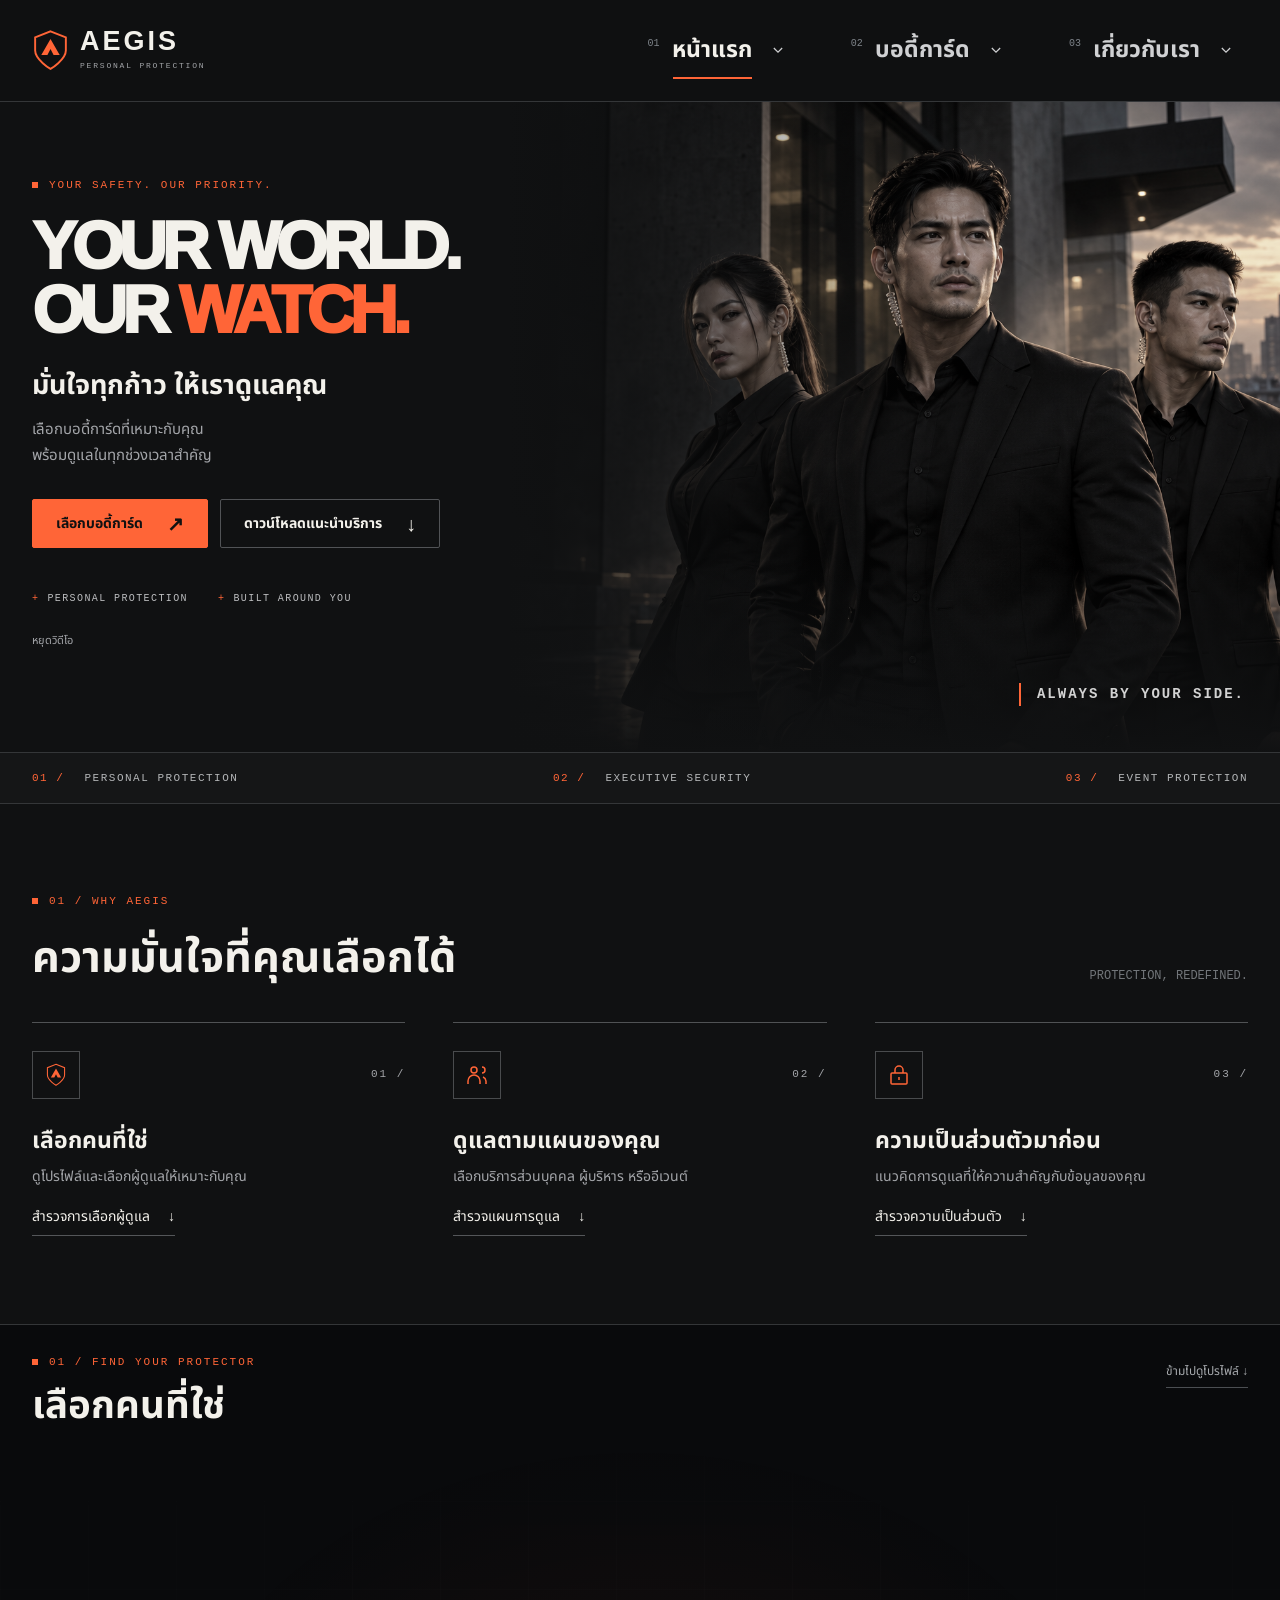
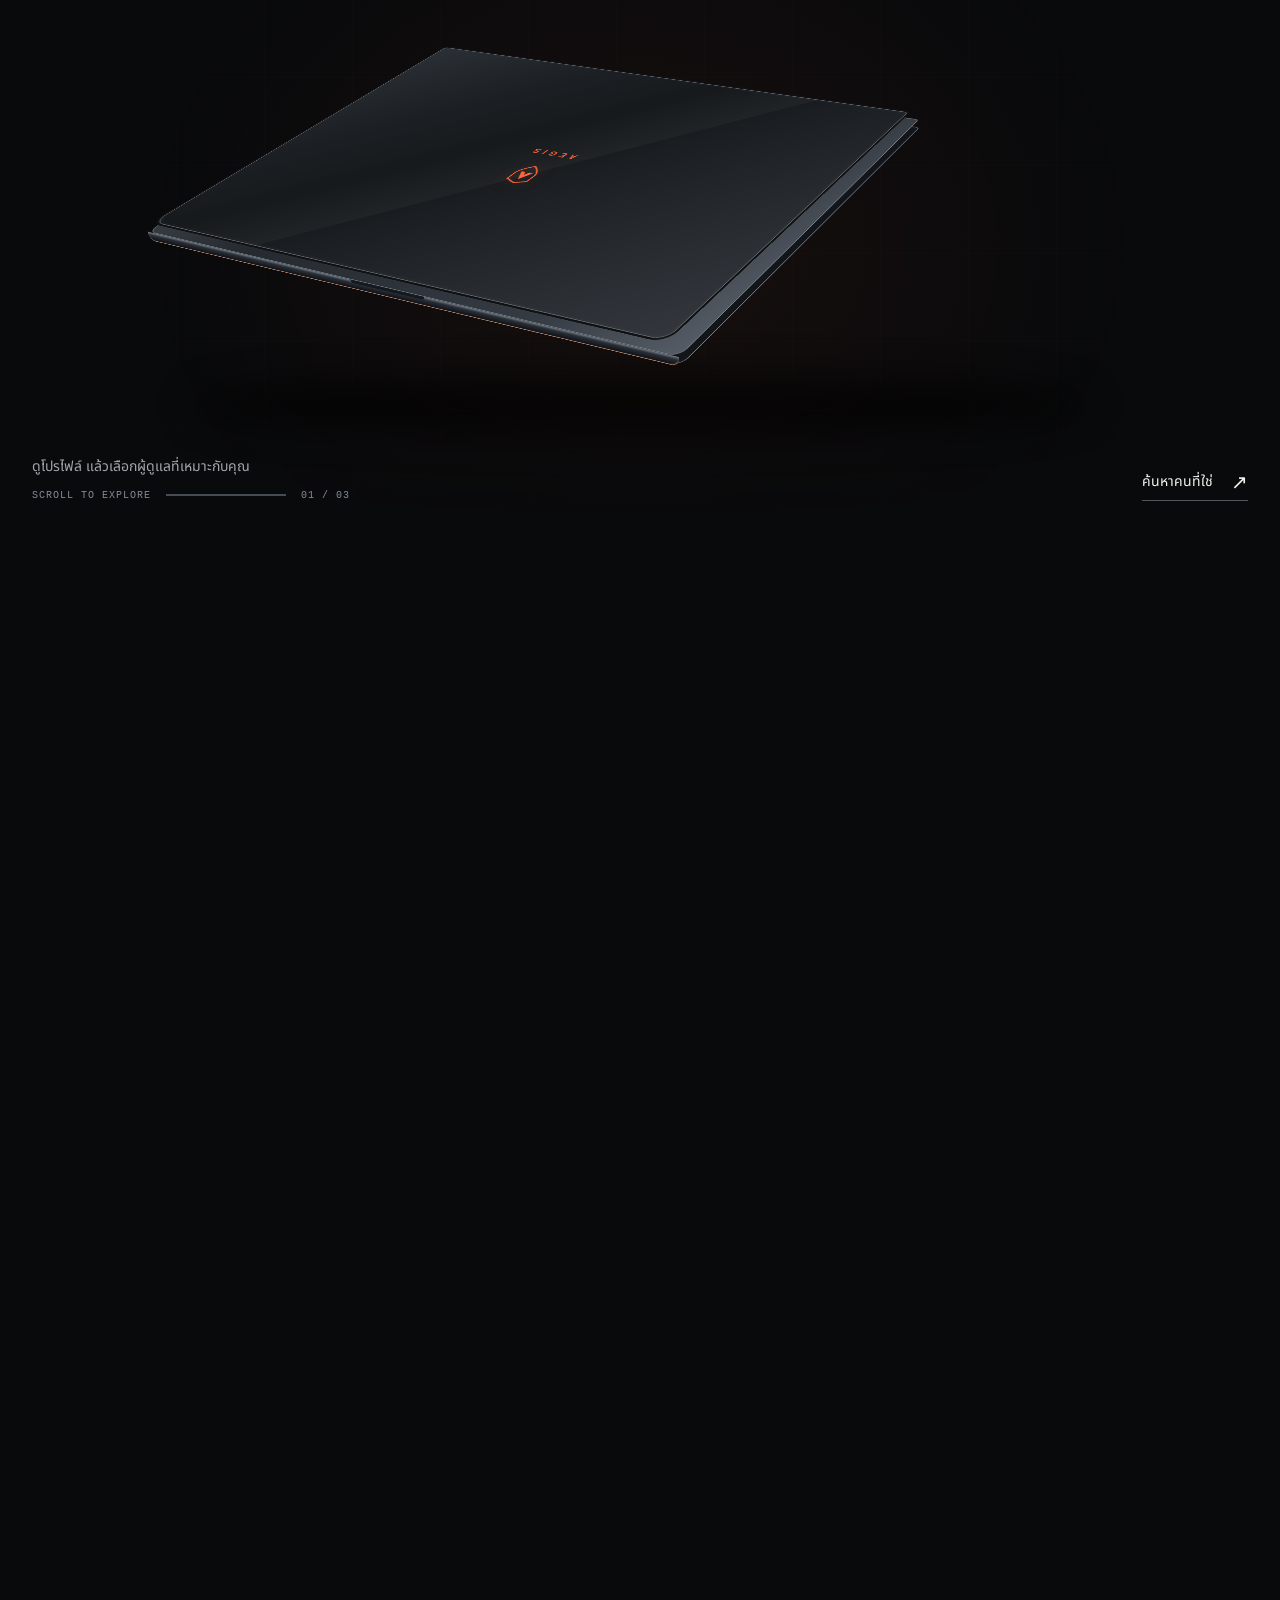
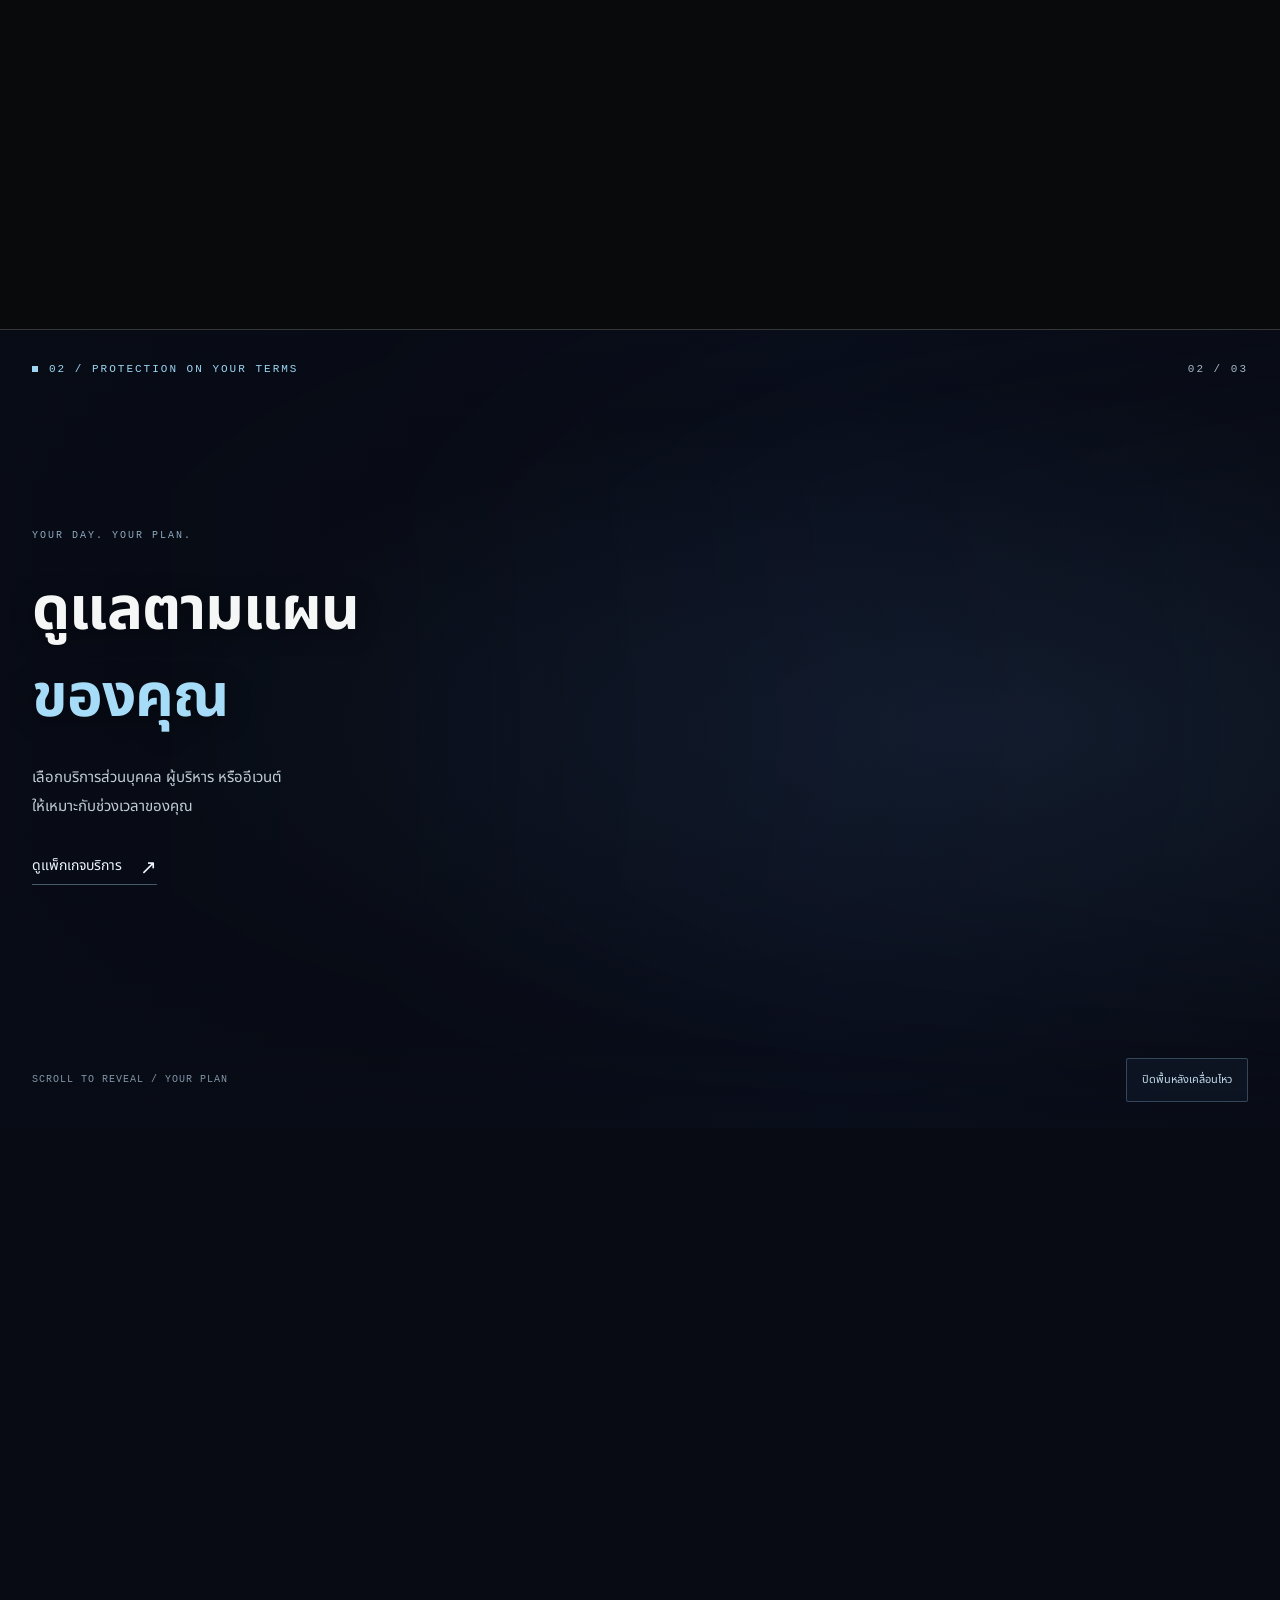
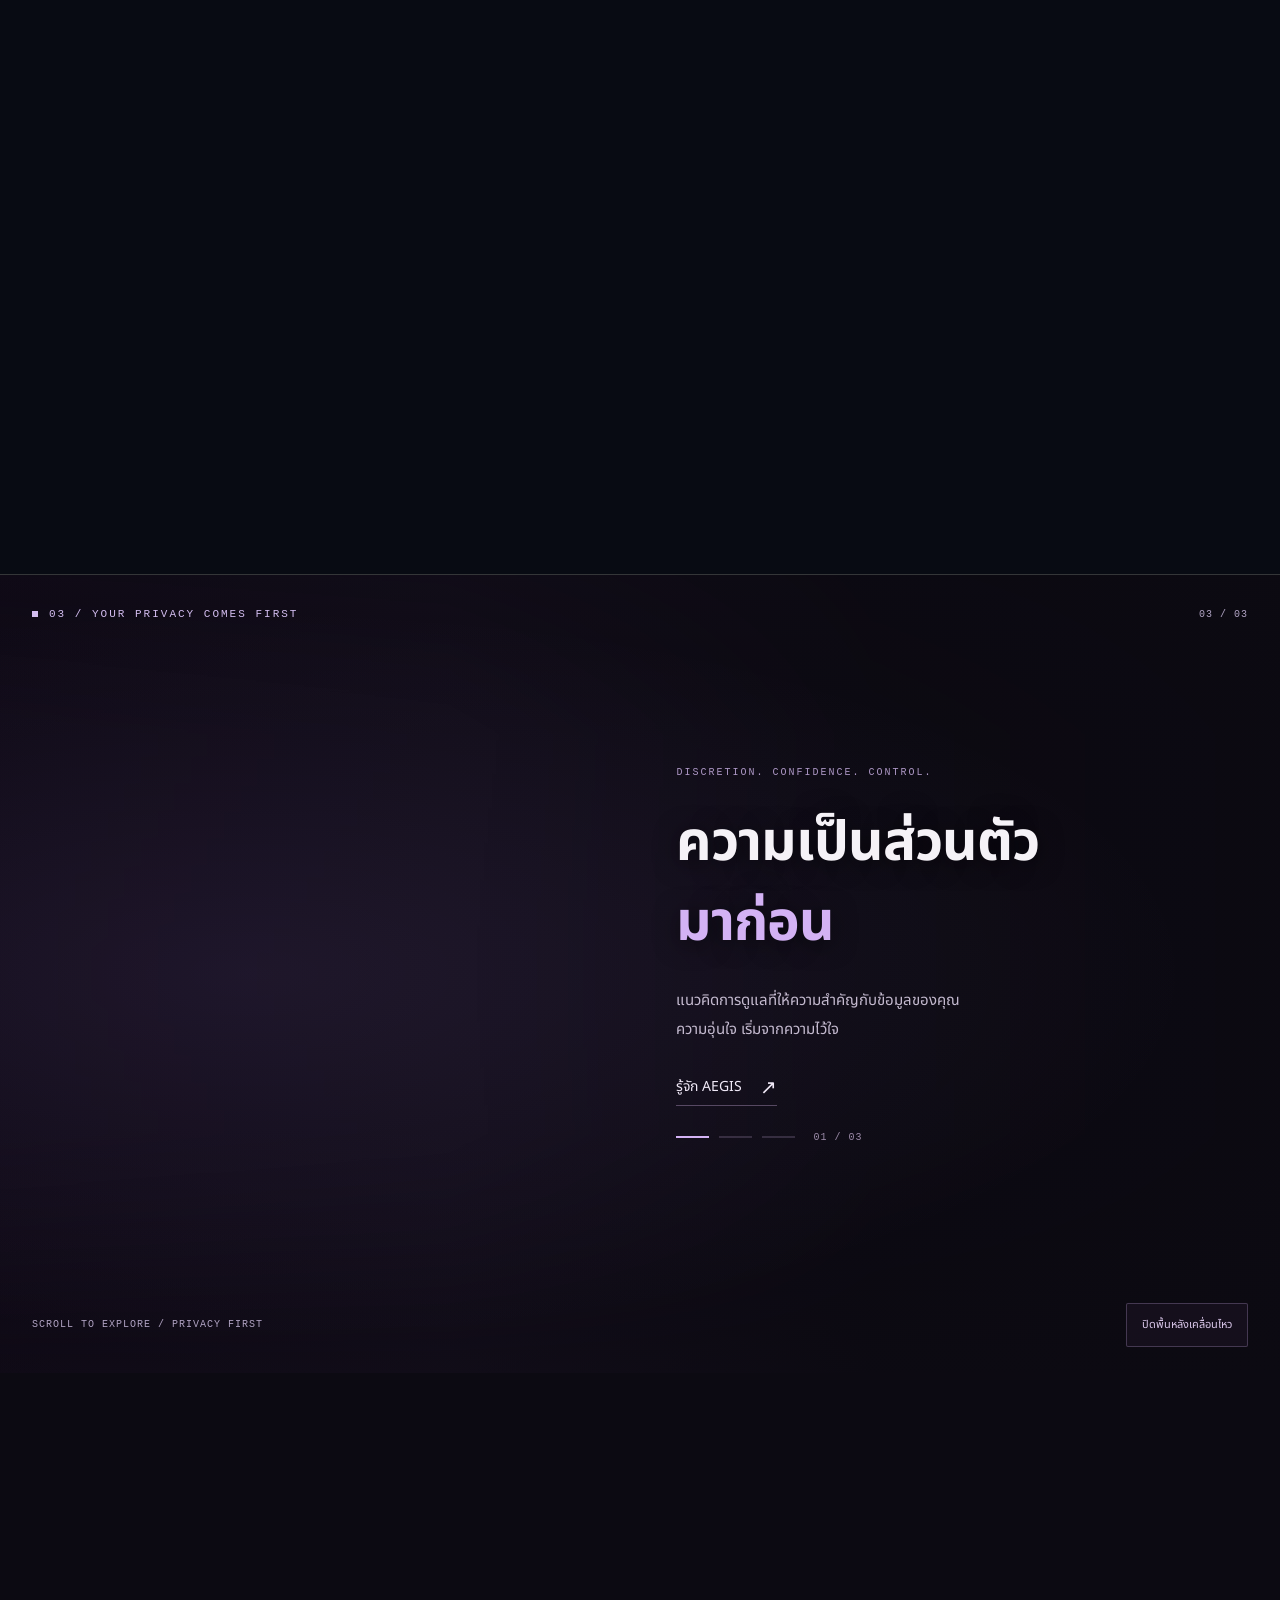
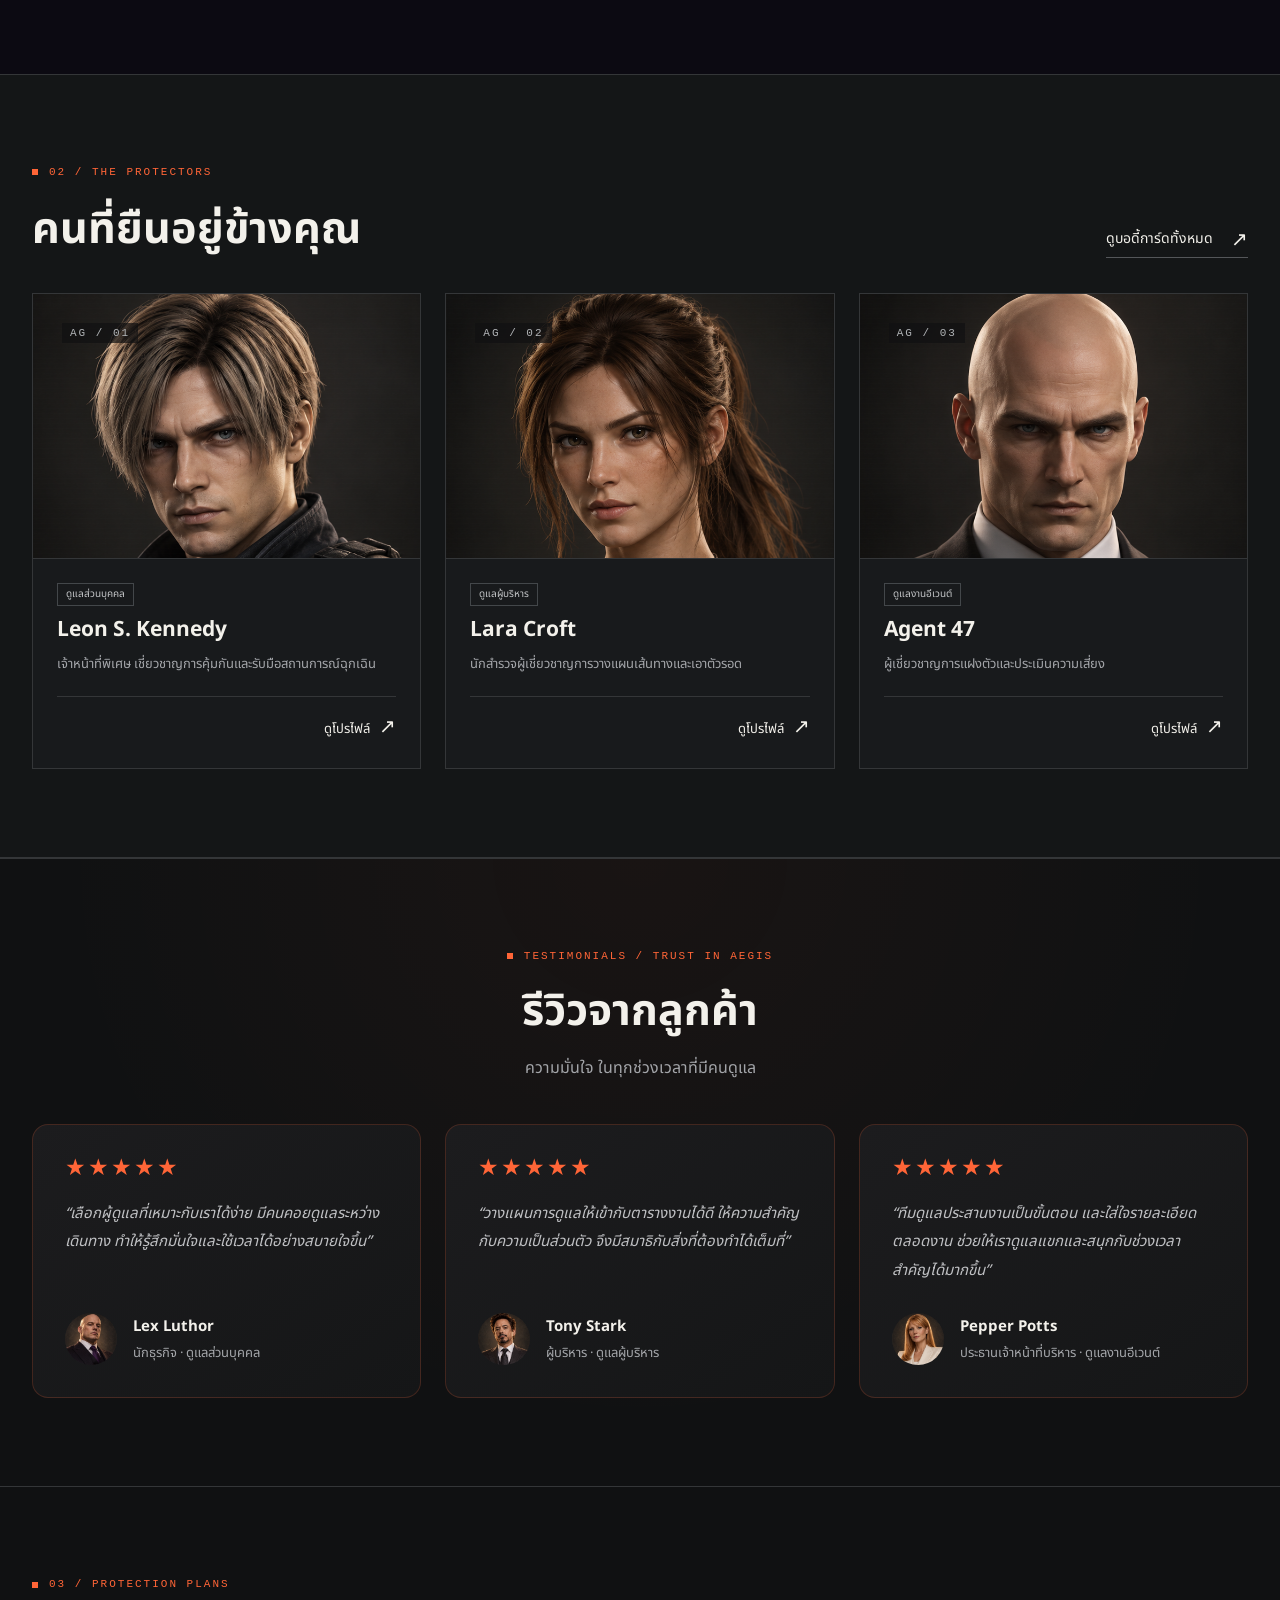
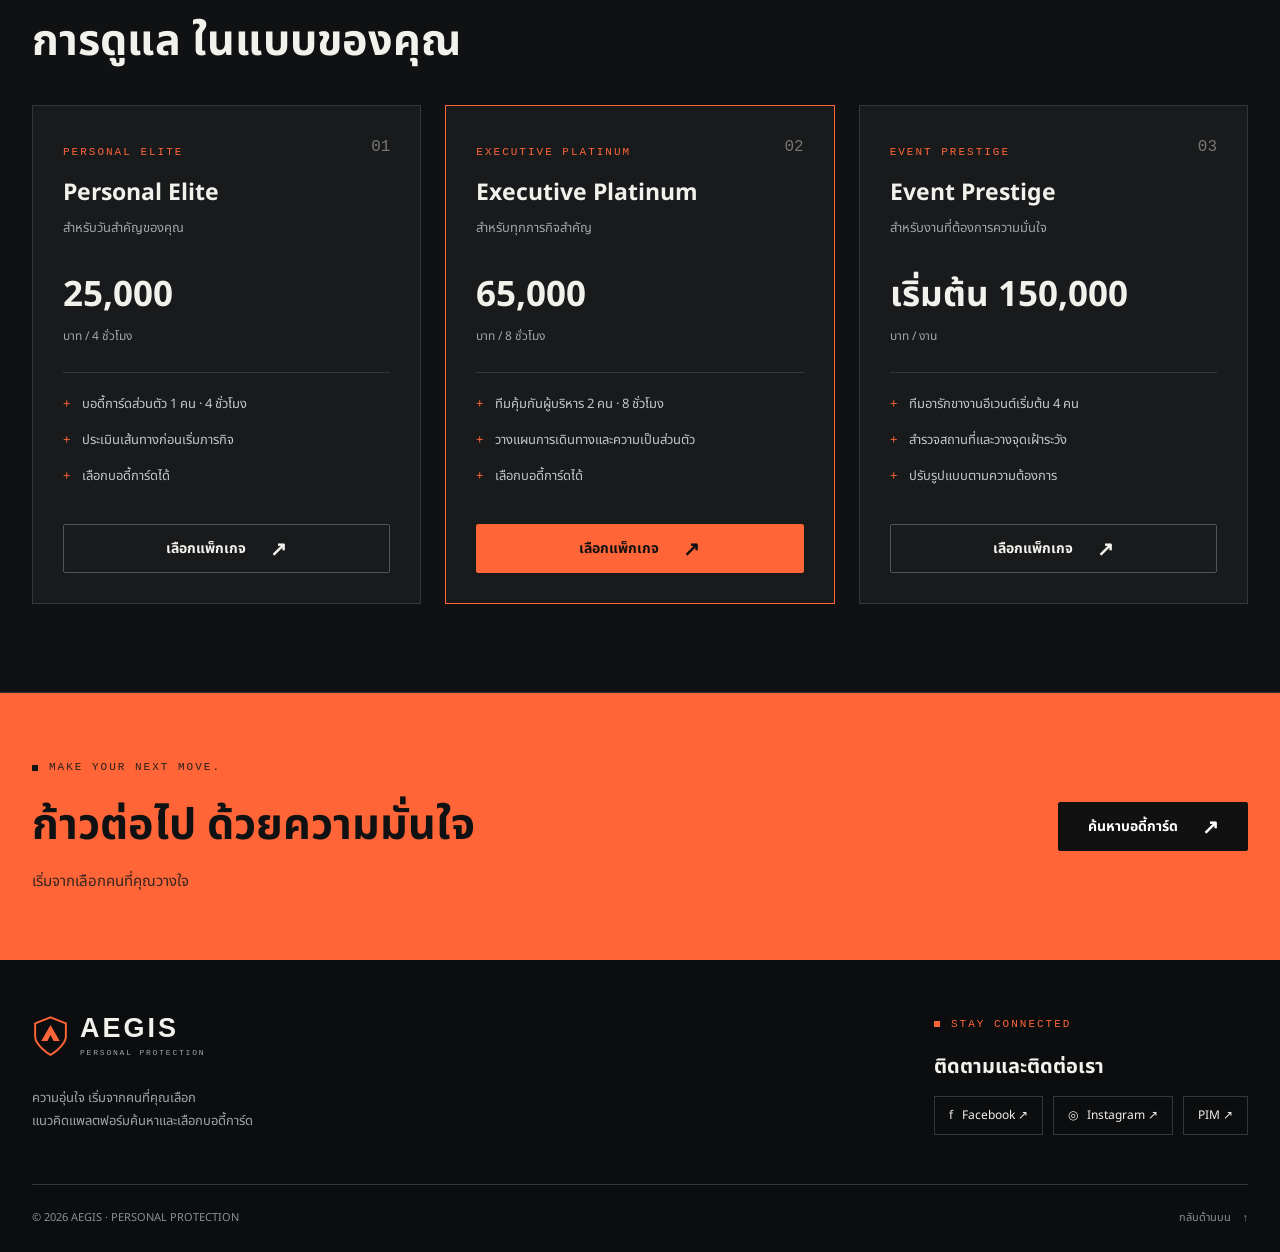
==== commit 899fb48b: "V1" ====
--- a/index.html
+++ b/index.html
@@ -8,21 +8,17 @@
     <title>เลือกคนที่คุณวางใจ | AEGIS Personal Protection</title>
     <meta
       name="description"
-      content="AEGIS แนวคิดแพลตฟอร์มเลือกบอดี้การ์ดส่วนบุคคล เว็บไซต์ฉบับร่างสำหรับโครงงานนักศึกษา"
+      content="AEGIS เลือกบอดี้การ์ดและแพ็กเกจการดูแลที่เหมาะกับคุณ"
     />
     <link rel="icon" href="assets/images/favicon.svg" type="image/svg+xml" />
     <link rel="stylesheet" href="assets/vendor/bootstrap.min.css" />
-    <link rel="stylesheet" href="assets/css/style.css" />
+    <link rel="stylesheet" href="assets/css/style.css?v=kaito-soft-20261101" />
     <link rel="stylesheet" href="assets/css/laptop-story.css" />
     <link rel="stylesheet" href="assets/css/plan-story.css" />
     <link rel="stylesheet" href="assets/css/privacy-story.css" />
   </head>
   <body id="top">
     <a class="skip-link" href="#main">ข้ามไปเนื้อหา</a>
-    <div class="draft-bar">
-      <span>CONCEPT / 01</span>
-      เว็บไซต์ฉบับร่าง · รูปและข้อมูลโปรไฟล์รอเพิ่มเติม
-    </div>
 
     <!-- แถบเมนูหลัก (Navbar) -->
     <header class="site-header">
@@ -75,12 +71,26 @@
                     aria-expanded="false"
                     aria-controls="panel-home"
                   >
-                    <svg class="nav-chevron" viewBox="0 0 12 8" fill="none" aria-hidden="true">
-                      <path d="m1 1 5 5 5-5" stroke="currentColor" stroke-width="1.5" />
+                    <svg
+                      class="nav-chevron"
+                      viewBox="0 0 12 8"
+                      fill="none"
+                      aria-hidden="true"
+                    >
+                      <path
+                        d="m1 1 5 5 5-5"
+                        stroke="currentColor"
+                        stroke-width="1.5"
+                      />
                     </svg>
                   </button>
                 </div>
-                <div class="nav-prism-panel" id="panel-home" aria-labelledby="nav-home" hidden>
+                <div
+                  class="nav-prism-panel"
+                  id="panel-home"
+                  aria-labelledby="nav-home"
+                  hidden
+                >
                   <div class="container nav-prism-content">
                     <span class="nav-panel-title">01 / หน้าแรก</span>
                     <div class="nav-sub-links">
@@ -123,12 +133,26 @@
                     aria-expanded="false"
                     aria-controls="panel-guards"
                   >
-                    <svg class="nav-chevron" viewBox="0 0 12 8" fill="none" aria-hidden="true">
-                      <path d="m1 1 5 5 5-5" stroke="currentColor" stroke-width="1.5" />
+                    <svg
+                      class="nav-chevron"
+                      viewBox="0 0 12 8"
+                      fill="none"
+                      aria-hidden="true"
+                    >
+                      <path
+                        d="m1 1 5 5 5-5"
+                        stroke="currentColor"
+                        stroke-width="1.5"
+                      />
                     </svg>
                   </button>
                 </div>
-                <div class="nav-prism-panel" id="panel-guards" aria-labelledby="nav-guards" hidden>
+                <div
+                  class="nav-prism-panel"
+                  id="panel-guards"
+                  aria-labelledby="nav-guards"
+                  hidden
+                >
                   <div class="container nav-prism-content">
                     <span class="nav-panel-title">02 / บอดี้การ์ด</span>
                     <div class="nav-sub-links">
@@ -163,12 +187,26 @@
                     aria-expanded="false"
                     aria-controls="panel-about"
                   >
-                    <svg class="nav-chevron" viewBox="0 0 12 8" fill="none" aria-hidden="true">
-                      <path d="m1 1 5 5 5-5" stroke="currentColor" stroke-width="1.5" />
+                    <svg
+                      class="nav-chevron"
+                      viewBox="0 0 12 8"
+                      fill="none"
+                      aria-hidden="true"
+                    >
+                      <path
+                        d="m1 1 5 5 5-5"
+                        stroke="currentColor"
+                        stroke-width="1.5"
+                      />
                     </svg>
                   </button>
                 </div>
-                <div class="nav-prism-panel" id="panel-about" aria-labelledby="nav-about" hidden>
+                <div
+                  class="nav-prism-panel"
+                  id="panel-about"
+                  aria-labelledby="nav-about"
+                  hidden
+                >
                   <div class="container nav-prism-content">
                     <span class="nav-panel-title">03 / เกี่ยวกับเรา</span>
                     <div class="nav-sub-links">
@@ -219,7 +257,10 @@
                     preload="metadata"
                     tabindex="-1"
                   >
-                    <source src="assets/media/hero-black-hole.mp4" type="video/mp4" />
+                    <source
+                      src="assets/media/hero-black-hole.mp4"
+                      type="video/mp4"
+                    />
                   </video>
                 </div>
                 <h2 class="hero-thai">มั่นใจทุกก้าว ให้เราดูแลคุณ</h2>
@@ -233,7 +274,11 @@
                     เลือกบอดี้การ์ด
                     <span class="arrow" aria-hidden="true">↗</span>
                   </a>
-                  <a class="btn btn-outline" href="assets/downloads/aegis-overview.txt" download>
+                  <a
+                    class="btn btn-outline"
+                    href="assets/downloads/aegis-overview.txt"
+                    download
+                  >
                     ดาวน์โหลดแนะนำบริการ
                     <span class="arrow" aria-hidden="true">↓</span>
                   </a>
@@ -242,7 +287,12 @@
                   <span>PERSONAL PROTECTION</span>
                   <span>BUILT AROUND YOU</span>
                 </div>
-                <button class="hero-video-toggle" type="button" aria-pressed="false" hidden>
+                <button
+                  class="hero-video-toggle"
+                  type="button"
+                  aria-pressed="false"
+                  hidden
+                >
                   หยุดวิดีโอ
                 </button>
               </div>
@@ -258,7 +308,6 @@
             </div>
             <div class="hero-stamp">
               <strong>ALWAYS BY YOUR SIDE.</strong>
-              ภาพประกอบแนวคิด · บุคคลสมมติจาก AI
             </div>
           </div>
         </div>
@@ -301,7 +350,10 @@
                         stroke="currentColor"
                         stroke-width="2.5"
                       />
-                      <path d="m12 34 12-21 12 21h-8l-4-8-4 8Z" fill="currentColor" />
+                      <path
+                        d="m12 34 12-21 12 21h-8l-4-8-4 8Z"
+                        fill="currentColor"
+                      />
                     </svg>
                   </div>
                   <span class="mono muted">01 /</span>
@@ -326,7 +378,9 @@
                       aria-hidden="true"
                     >
                       <circle cx="9" cy="7" r="3" />
-                      <path d="M3 21v-3a6 6 0 0 1 12 0v3M17 4a3 3 0 0 1 0 6m1 4a5 5 0 0 1 3 4v3" />
+                      <path
+                        d="M3 21v-3a6 6 0 0 1 12 0v3M17 4a3 3 0 0 1 0 6m1 4a5 5 0 0 1 3 4v3"
+                      />
                     </svg>
                   </div>
                   <span class="mono muted">02 /</span>
@@ -369,7 +423,11 @@
       </section>
 
       <!-- ขยายฟีเจอร์แรก: เลื่อนเพื่อค่อย ๆ หมุนและเปิดฝาโน้ตบุ๊ก -->
-      <section class="protector-story" id="choose-protector" aria-labelledby="storyTitle">
+      <section
+        class="protector-story"
+        id="choose-protector"
+        aria-labelledby="storyTitle"
+      >
         <div class="story-stage">
           <div class="container story-heading">
             <div>
@@ -470,7 +528,10 @@
                       stroke="currentColor"
                       stroke-width="2.5"
                     />
-                    <path d="m12 34 12-21 12 21h-8l-4-8-4 8Z" fill="currentColor" />
+                    <path
+                      d="m12 34 12-21 12 21h-8l-4-8-4 8Z"
+                      fill="currentColor"
+                    />
                   </svg>
                   <span>AEGIS</span>
                 </div>
@@ -483,7 +544,9 @@
                         <span>PERSONAL PROTECTION</span>
                       </div>
                       <strong class="screen-title">เลือกคนที่ใช่</strong>
-                      <div class="screen-description">คนที่คุณเลือก ให้ดูแลโลกของคุณ</div>
+                      <div class="screen-description">
+                        คนที่คุณเลือก ให้ดูแลโลกของคุณ
+                      </div>
                       <div class="screen-profiles">
                         <div class="screen-profile"><span>AG / 01</span></div>
                         <div class="screen-profile selected">
@@ -518,10 +581,19 @@
       </section>
 
       <!-- ขยายฟีเจอร์ที่ 2: ตัวละครเข้าจากขวา พร้อมพื้นหลัง GIF เล่นวน -->
-      <section class="plan-story" id="your-protection-plan" aria-labelledby="planTitle">
+      <section
+        class="plan-story"
+        id="your-protection-plan"
+        aria-labelledby="planTitle"
+      >
         <div class="plan-stage">
           <div class="plan-backdrop" aria-hidden="true">
-            <img class="plan-film" data-src="assets/media/plan-background.gif" alt="" hidden />
+            <img
+              class="plan-film"
+              data-src="assets/media/plan-background.gif"
+              alt=""
+              hidden
+            />
           </div>
           <figure class="plan-character">
             <img
@@ -556,7 +628,12 @@
             </div>
             <div class="plan-controls">
               <span aria-hidden="true">SCROLL TO REVEAL / YOUR PLAN</span>
-              <button class="plan-motion-toggle" type="button" aria-pressed="false" hidden>
+              <button
+                class="plan-motion-toggle"
+                type="button"
+                aria-pressed="false"
+                hidden
+              >
                 ปิดพื้นหลังเคลื่อนไหว
               </button>
             </div>
@@ -565,7 +642,11 @@
       </section>
 
       <!-- ขยายฟีเจอร์ที่ 3: Albert เข้าจากซ้ายและเฟดเปลี่ยนภาพนิ่งสามท่า -->
-      <section class="privacy-story" id="privacy-first" aria-labelledby="privacyTitle">
+      <section
+        class="privacy-story"
+        id="privacy-first"
+        aria-labelledby="privacyTitle"
+      >
         <div class="privacy-stage">
           <div class="privacy-backdrop" aria-hidden="true">
             <img
@@ -635,7 +716,12 @@
             </div>
             <div class="privacy-controls">
               <span aria-hidden="true">SCROLL TO EXPLORE / PRIVACY FIRST</span>
-              <button class="privacy-motion-toggle" type="button" aria-pressed="false" hidden>
+              <button
+                class="privacy-motion-toggle"
+                type="button"
+                aria-pressed="false"
+                hidden
+              >
                 ปิดพื้นหลังเคลื่อนไหว
               </button>
             </div>
@@ -659,30 +745,28 @@
           <div class="row g-4">
             <div class="col-12 col-md-6 col-lg-4" data-category="personal">
               <article class="guard-card">
-                <div class="portrait">
-                  <span class="portrait-id">AG / 01</span>
-                  <span class="portrait-plus" aria-hidden="true">+</span>
-                  <svg
-                    class="silhouette"
-                    viewBox="0 0 160 220"
-                    fill="currentColor"
-                    aria-hidden="true"
-                  >
-                    <path
-                      d="M80 17c-24 0-35 18-35 42 0 27 15 48 35 48s35-21 35-48c0-24-11-42-35-42Z"
-                    />
-                    <path d="m45 112 35 24 35-24 31 30 14 78H0l14-78Z" />
-                    <path d="m65 115 15 21 15-21-6 66-9 18-9-18Z" fill="#181a1c" />
-                  </svg>
-                  <span class="portrait-label">PROFILE IMAGE / รอเพิ่มรูป</span>
+                <div class="portrait character-portrait">
+                  <img
+                    src="assets/images/review-characters.png#agent-1"
+                    alt="Leon S. Kennedy"
+                    loading="lazy"
+                    width="512"
+                    height="768"
+                  /><span class="portrait-id">AG / 01</span>
                 </div>
                 <div class="guard-body">
                   <span class="chip">ดูแลส่วนบุคคล</span>
-                  <h3>บอดี้การ์ด 01</h3>
-                  <p>พื้นที่สำหรับชื่อและความเชี่ยวชาญ</p>
+                  <h3>Leon S. Kennedy</h3>
+                  <p>
+                    เจ้าหน้าที่พิเศษ
+                    เชี่ยวชาญการคุ้มกันและรับมือสถานการณ์ฉุกเฉิน
+                  </p>
                   <div class="guard-bottom">
-                    <span>โปรไฟล์ตัวอย่าง</span>
-                    <button type="button" data-profile="01" aria-label="ดูโปรไฟล์บอดี้การ์ด 01">
+                    <button
+                      type="button"
+                      data-profile="01"
+                      aria-label="ดูโปรไฟล์Leon S. Kennedy"
+                    >
                       ดูโปรไฟล์ &nbsp;
                       <span class="arrow" aria-hidden="true">↗</span>
                     </button>
@@ -692,30 +776,25 @@
             </div>
             <div class="col-12 col-md-6 col-lg-4" data-category="executive">
               <article class="guard-card">
-                <div class="portrait">
-                  <span class="portrait-id">AG / 02</span>
-                  <span class="portrait-plus" aria-hidden="true">+</span>
-                  <svg
-                    class="silhouette"
-                    viewBox="0 0 160 220"
-                    fill="currentColor"
-                    aria-hidden="true"
-                  >
-                    <path
-                      d="M80 17c-24 0-35 18-35 42 0 27 15 48 35 48s35-21 35-48c0-24-11-42-35-42Z"
-                    />
-                    <path d="m45 112 35 24 35-24 31 30 14 78H0l14-78Z" />
-                    <path d="m65 115 15 21 15-21-6 66-9 18-9-18Z" fill="#181a1c" />
-                  </svg>
-                  <span class="portrait-label">PROFILE IMAGE / รอเพิ่มรูป</span>
+                <div class="portrait character-portrait">
+                  <img
+                    src="assets/images/review-characters.png#agent-2"
+                    alt="Lara Croft"
+                    loading="lazy"
+                    width="512"
+                    height="768"
+                  /><span class="portrait-id">AG / 02</span>
                 </div>
                 <div class="guard-body">
                   <span class="chip">ดูแลผู้บริหาร</span>
-                  <h3>บอดี้การ์ด 02</h3>
-                  <p>พื้นที่สำหรับชื่อและความเชี่ยวชาญ</p>
+                  <h3>Lara Croft</h3>
+                  <p>นักสำรวจผู้เชี่ยวชาญการวางแผนเส้นทางและเอาตัวรอด</p>
                   <div class="guard-bottom">
-                    <span>โปรไฟล์ตัวอย่าง</span>
-                    <button type="button" data-profile="02" aria-label="ดูโปรไฟล์บอดี้การ์ด 02">
+                    <button
+                      type="button"
+                      data-profile="02"
+                      aria-label="ดูโปรไฟล์Lara Croft"
+                    >
                       ดูโปรไฟล์ &nbsp;
                       <span class="arrow" aria-hidden="true">↗</span>
                     </button>
@@ -725,30 +804,25 @@
             </div>
             <div class="col-12 col-md-6 col-lg-4" data-category="event">
               <article class="guard-card">
-                <div class="portrait">
-                  <span class="portrait-id">AG / 03</span>
-                  <span class="portrait-plus" aria-hidden="true">+</span>
-                  <svg
-                    class="silhouette"
-                    viewBox="0 0 160 220"
-                    fill="currentColor"
-                    aria-hidden="true"
-                  >
-                    <path
-                      d="M80 17c-24 0-35 18-35 42 0 27 15 48 35 48s35-21 35-48c0-24-11-42-35-42Z"
-                    />
-                    <path d="m45 112 35 24 35-24 31 30 14 78H0l14-78Z" />
-                    <path d="m65 115 15 21 15-21-6 66-9 18-9-18Z" fill="#181a1c" />
-                  </svg>
-                  <span class="portrait-label">PROFILE IMAGE / รอเพิ่มรูป</span>
+                <div class="portrait character-portrait">
+                  <img
+                    src="assets/images/review-characters.png#agent-3"
+                    alt="Agent 47"
+                    loading="lazy"
+                    width="512"
+                    height="768"
+                  /><span class="portrait-id">AG / 03</span>
                 </div>
                 <div class="guard-body">
                   <span class="chip">ดูแลงานอีเวนต์</span>
-                  <h3>บอดี้การ์ด 03</h3>
-                  <p>พื้นที่สำหรับชื่อและความเชี่ยวชาญ</p>
+                  <h3>Agent 47</h3>
+                  <p>ผู้เชี่ยวชาญการแฝงตัวและประเมินความเสี่ยง</p>
                   <div class="guard-bottom">
-                    <span>โปรไฟล์ตัวอย่าง</span>
-                    <button type="button" data-profile="03" aria-label="ดูโปรไฟล์บอดี้การ์ด 03">
+                    <button
+                      type="button"
+                      data-profile="03"
+                      aria-label="ดูโปรไฟล์Agent 47"
+                    >
                       ดูโปรไฟล์ &nbsp;
                       <span class="arrow" aria-hidden="true">↗</span>
                     </button>
@@ -760,19 +834,26 @@
         </div>
       </section>
 
-      <!-- รีวิวตัวอย่าง: เปลี่ยนข้อความและชื่อเมื่อมีรีวิวที่ได้รับอนุญาตแล้ว -->
-      <section class="section reviews-section" id="reviews" aria-labelledby="reviewsTitle">
+      <!-- รีวิวสมมุติจากตัวละครเกมสำหรับงานตัวอย่าง -->
+      <section
+        class="section reviews-section"
+        id="reviews"
+        aria-labelledby="reviewsTitle"
+      >
         <div class="container">
           <div class="reviews-heading">
             <div class="eyebrow">TESTIMONIALS / TRUST IN AEGIS</div>
             <h2 id="reviewsTitle">รีวิวจากลูกค้า</h2>
             <p>ความมั่นใจ ในทุกช่วงเวลาที่มีคนดูแล</p>
-            <span class="reviews-note">ข้อความและผู้รีวิวด้านล่างเป็นตัวอย่างสำหรับฉบับร่าง</span>
           </div>
           <div class="row g-4">
             <div class="col-12 col-md-6 col-lg-4">
               <figure class="review-card">
-                <div class="review-stars" role="img" aria-label="คะแนนตัวอย่าง 5 จาก 5 ดาว">
+                <div
+                  class="review-stars"
+                  role="img"
+                  aria-label="คะแนน 5 จาก 5 ดาว"
+                >
                   <span aria-hidden="true">★★★★★</span>
                 </div>
                 <blockquote>
@@ -782,37 +863,60 @@
                   </p>
                 </blockquote>
                 <figcaption class="review-person">
-                  <span class="review-avatar" aria-hidden="true">01</span>
+                  <span class="review-avatar"
+                    ><img
+                      src="assets/images/executive-clients.png#review-1"
+                      alt="ภาพแฟนอาร์ต Lex Luthor"
+                      width="156"
+                      height="52"
+                      loading="lazy"
+                  /></span>
                   <div>
-                    <strong>ลูกค้าตัวอย่าง 01</strong>
-                    <span>บริการดูแลส่วนบุคคล</span>
+                    <strong>Lex Luthor</strong>
+                    <span>นักธุรกิจ · ดูแลส่วนบุคคล</span>
                   </div>
                 </figcaption>
               </figure>
             </div>
             <div class="col-12 col-md-6 col-lg-4">
               <figure class="review-card">
-                <div class="review-stars" role="img" aria-label="คะแนนตัวอย่าง 5 จาก 5 ดาว">
+                <div
+                  class="review-stars"
+                  role="img"
+                  aria-label="คะแนน 5 จาก 5 ดาว"
+                >
                   <span aria-hidden="true">★★★★★</span>
                 </div>
                 <blockquote>
                   <p>
-                    “วางแผนการดูแลให้เข้ากับตารางงานได้ดี ให้ความสำคัญกับความเป็นส่วนตัว
+                    “วางแผนการดูแลให้เข้ากับตารางงานได้ดี
+                    ให้ความสำคัญกับความเป็นส่วนตัว
                     จึงมีสมาธิกับสิ่งที่ต้องทำได้เต็มที่”
                   </p>
                 </blockquote>
                 <figcaption class="review-person">
-                  <span class="review-avatar" aria-hidden="true">02</span>
+                  <span class="review-avatar"
+                    ><img
+                      src="assets/images/executive-clients.png#review-2"
+                      alt="ภาพแฟนอาร์ต Tony Stark"
+                      width="156"
+                      height="52"
+                      loading="lazy"
+                  /></span>
                   <div>
-                    <strong>ลูกค้าตัวอย่าง 02</strong>
-                    <span>บริการดูแลผู้บริหาร</span>
+                    <strong>Tony Stark</strong>
+                    <span>ผู้บริหาร · ดูแลผู้บริหาร</span>
                   </div>
                 </figcaption>
               </figure>
             </div>
             <div class="col-12 col-md-6 col-lg-4">
               <figure class="review-card">
-                <div class="review-stars" role="img" aria-label="คะแนนตัวอย่าง 5 จาก 5 ดาว">
+                <div
+                  class="review-stars"
+                  role="img"
+                  aria-label="คะแนน 5 จาก 5 ดาว"
+                >
                   <span aria-hidden="true">★★★★★</span>
                 </div>
                 <blockquote>
@@ -822,10 +926,17 @@
                   </p>
                 </blockquote>
                 <figcaption class="review-person">
-                  <span class="review-avatar" aria-hidden="true">03</span>
+                  <span class="review-avatar"
+                    ><img
+                      src="assets/images/executive-clients.png#review-3"
+                      alt="ภาพแฟนอาร์ต Pepper Potts"
+                      width="156"
+                      height="52"
+                      loading="lazy"
+                  /></span>
                   <div>
-                    <strong>ลูกค้าตัวอย่าง 03</strong>
-                    <span>บริการดูแลงานอีเวนต์</span>
+                    <strong>Pepper Potts</strong>
+                    <span>ประธานเจ้าหน้าที่บริหาร · ดูแลงานอีเวนต์</span>
                   </div>
                 </figcaption>
               </figure>
@@ -842,29 +953,25 @@
               <div class="eyebrow">03 / PROTECTION PLANS</div>
               <h2>การดูแล ในแบบของคุณ</h2>
             </div>
-            <p>
-              โครงแพ็กเกจตัวอย่าง
-              <br />
-              รายละเอียดและราคาจะเพิ่มเติมภายหลัง
-            </p>
           </div>
           <div class="row g-4">
             <div class="col-12 col-lg-4">
               <article class="pricing-card">
-                <span class="mono orange">PERSONAL</span>
+                <span class="mono orange">PERSONAL ELITE</span>
                 <span class="plan-index">01</span>
-                <h3 style="margin-top: 15px">ส่วนบุคคล</h3>
+                <h3 style="margin-top: 15px">Personal Elite</h3>
                 <p>สำหรับวันสำคัญของคุณ</p>
-                <p class="price">
-                  —
-                  <small>/ รอระบุราคา</small>
-                </p>
+                <p class="price">25,000 <small>บาท / 4 ชั่วโมง</small></p>
                 <ul>
-                  <li>ดูแลรายบุคคล</li>
-                  <li>กำหนดวันและช่วงเวลา</li>
+                  <li>บอดี้การ์ดส่วนตัว 1 คน · 4 ชั่วโมง</li>
+                  <li>ประเมินเส้นทางก่อนเริ่มภารกิจ</li>
                   <li>เลือกบอดี้การ์ดได้</li>
                 </ul>
-                <button type="button" class="btn btn-outline" data-book="personal">
+                <button
+                  type="button"
+                  class="btn btn-outline"
+                  data-book="personal"
+                >
                   เลือกแพ็กเกจ
                   <span class="arrow" aria-hidden="true">↗</span>
                 </button>
@@ -872,20 +979,21 @@
             </div>
             <div class="col-12 col-lg-4">
               <article class="pricing-card featured">
-                <span class="mono orange">EXECUTIVE</span>
+                <span class="mono orange">EXECUTIVE PLATINUM</span>
                 <span class="plan-index">02</span>
-                <h3 style="margin-top: 15px">ผู้บริหาร</h3>
+                <h3 style="margin-top: 15px">Executive Platinum</h3>
                 <p>สำหรับทุกภารกิจสำคัญ</p>
-                <p class="price">
-                  —
-                  <small>/ รอระบุราคา</small>
-                </p>
+                <p class="price">65,000 <small>บาท / 8 ชั่วโมง</small></p>
                 <ul>
-                  <li>ดูแลระหว่างเดินทาง</li>
-                  <li>วางแผนการดูแลล่วงหน้า</li>
+                  <li>ทีมคุ้มกันผู้บริหาร 2 คน · 8 ชั่วโมง</li>
+                  <li>วางแผนการเดินทางและความเป็นส่วนตัว</li>
                   <li>เลือกบอดี้การ์ดได้</li>
                 </ul>
-                <button type="button" class="btn btn-primary" data-book="executive">
+                <button
+                  type="button"
+                  class="btn btn-primary"
+                  data-book="executive"
+                >
                   เลือกแพ็กเกจ
                   <span class="arrow" aria-hidden="true">↗</span>
                 </button>
@@ -893,17 +1001,14 @@
             </div>
             <div class="col-12 col-lg-4">
               <article class="pricing-card">
-                <span class="mono orange">EVENT</span>
+                <span class="mono orange">EVENT PRESTIGE</span>
                 <span class="plan-index">03</span>
-                <h3 style="margin-top: 15px">งานอีเวนต์</h3>
+                <h3 style="margin-top: 15px">Event Prestige</h3>
                 <p>สำหรับงานที่ต้องการความมั่นใจ</p>
-                <p class="price">
-                  —
-                  <small>/ รอระบุราคา</small>
-                </p>
+                <p class="price">เริ่มต้น 150,000 <small>บาท / งาน</small></p>
                 <ul>
-                  <li>ดูแลภายในงาน</li>
-                  <li>วางแผนทีมตามขนาดงาน</li>
+                  <li>ทีมอารักขางานอีเวนต์เริ่มต้น 4 คน</li>
+                  <li>สำรวจสถานที่และวางจุดเฝ้าระวัง</li>
                   <li>ปรับรูปแบบตามความต้องการ</li>
                 </ul>
                 <button type="button" class="btn btn-outline" data-book="event">
@@ -985,14 +1090,10 @@
                 PIM ↗
               </a>
             </div>
-            <p style="margin-top: 12px; font-size: 11px">
-              ลิงก์แพลตฟอร์มตัวอย่าง · รอเพิ่มช่องทางของบริษัท
-            </p>
           </div>
         </div>
         <div class="footer-bottom">
-          <span>© 2026 AEGIS · STUDENT PROJECT / CONCEPT WEBSITE</span>
-          <span>ฉบับร่างเพื่อการศึกษา · ยังไม่เปิดให้จ้างจริง</span>
+          <span>© 2026 AEGIS · PERSONAL PROTECTION</span>
           <a class="back-top" href="#top">
             กลับด้านบน
             <span aria-hidden="true">↑</span>
@@ -1024,28 +1125,24 @@
             <span class="chip" id="profileCategory"></span>
             <div class="detail-grid">
               <div>
-                <small>ชื่อ–นามสกุล</small>
-                รอเพิ่มข้อมูล
+                <small>ชื่อ–นามสกุล</small><span id="profileName"></span>
               </div>
               <div>
-                <small>ประสบการณ์</small>
-                รอเพิ่มข้อมูล
+                <small>ประสบการณ์</small><span id="profileExperience"></span>
               </div>
               <div>
-                <small>พื้นที่ให้บริการ</small>
-                รอเพิ่มข้อมูล
+                <small>พื้นที่ให้บริการ</small><span id="profileArea"></span>
               </div>
-              <div>
-                <small>ราคา</small>
-                รอระบุราคา
-              </div>
-            </div>
-            <p class="muted" style="font-size: 12px; margin: 0">
-              กล่องโปรไฟล์ตัวอย่างสำหรับจัดวางข้อมูลภายหลัง
-            </p>
+              <div><small>ราคา</small><span id="profilePrice"></span></div>
+            </div>
+            <p id="profileSpecialty"></p>
           </div>
           <div class="modal-footer">
-            <button type="button" class="btn btn-outline" data-bs-dismiss="modal">
+            <button
+              type="button"
+              class="btn btn-outline"
+              data-bs-dismiss="modal"
+            >
               กลับไปเลือก
             </button>
             <button type="button" class="btn btn-primary" id="chooseGuard">
@@ -1078,26 +1175,38 @@
           </div>
           <div class="modal-body">
             <div id="bookingFields">
-              <p style="font-size: 13px">ทดลองเลือกบริการ · ไม่มีการส่งคำขอหรือจ้างงานจริง</p>
               <form id="bookingForm">
                 <div class="mb-3">
-                  <label class="form-label" for="bookingGuard">บอดี้การ์ด</label>
+                  <label class="form-label" for="bookingGuard"
+                    >บอดี้การ์ด</label
+                  >
                   <select class="form-select" id="bookingGuard">
                     <option value="">ให้ทีมช่วยเลือก</option>
-                    <option value="01">บอดี้การ์ด 01</option>
-                    <option value="02">บอดี้การ์ด 02</option>
-                    <option value="03">บอดี้การ์ด 03</option>
-                    <option value="04">บอดี้การ์ด 04</option>
-                    <option value="05">บอดี้การ์ด 05</option>
-                    <option value="06">บอดี้การ์ด 06</option>
+                    <option value="01">Leon S. Kennedy</option>
+                    <option value="02">Lara Croft</option>
+                    <option value="03">Agent 47</option>
+                    <option value="04">Yor Forger</option>
+                    <option value="05">Loid Forger</option>
+                    <option value="06">Ada Wong</option>
+                    <option value="07">John Wick</option>
+                    <option value="08">James Bond</option>
+                    <option value="09">Sam Fisher</option>
                   </select>
                 </div>
                 <div class="mb-3">
-                  <label class="form-label" for="bookingPlan">รูปแบบบริการ</label>
+                  <label class="form-label" for="bookingPlan"
+                    >รูปแบบบริการ</label
+                  >
                   <select class="form-select" id="bookingPlan" required>
-                    <option value="personal">Personal / ส่วนบุคคล</option>
-                    <option value="executive">Executive / ผู้บริหาร</option>
-                    <option value="event">Event / งานอีเวนต์</option>
+                    <option value="personal">
+                      Personal Elite / ส่วนบุคคล · 25,000 บาท / 4 ชั่วโมง
+                    </option>
+                    <option value="executive">
+                      Executive Platinum / ผู้บริหาร · 65,000 บาท / 8 ชั่วโมง
+                    </option>
+                    <option value="event">
+                      Event Prestige / งานอีเวนต์ · เริ่มต้น 150,000 บาท / งาน
+                    </option>
                   </select>
                 </div>
                 <div class="mb-3">
@@ -1105,31 +1214,59 @@
                     วันที่ต้องการใช้บริการ
                     <span class="orange">*</span>
                   </label>
-                  <input class="form-control" type="date" id="bookingDate" required />
+                  <input
+                    class="form-control"
+                    type="date"
+                    id="bookingDate"
+                    required
+                  />
                 </div>
                 <div class="form-check mb-4">
-                  <input class="form-check-input" type="checkbox" id="demoConsent" required />
+                  <input
+                    class="form-check-input"
+                    type="checkbox"
+                    id="demoConsent"
+                    required
+                  />
                   <label class="form-check-label" for="demoConsent">
-                    รับทราบว่าเป็นแบบจำลอง ไม่มีการจองหรือส่งข้อมูลจริง
+                    ยืนยันว่ารายละเอียดที่เลือกถูกต้อง
                   </label>
                 </div>
                 <button type="submit" class="btn btn-primary w-100">
-                  ดูสรุปที่เลือก
+                  ยืนยันการเลือกแพ็กเกจ
                   <span class="arrow" aria-hidden="true">→</span>
                 </button>
               </form>
             </div>
             <div id="bookingSuccess" hidden>
-              <div class="success-panel">
-                <span class="success-icon" aria-hidden="true">✓</span>
-                <h3 id="successHeading" tabindex="-1">สรุปการเลือกของคุณ</h3>
-                <p id="bookingSummary"></p>
-                <p>
-                  นี่คือผลทดลองบนหน้าเว็บ
-                  <br />
-                  ยังไม่มีการส่งคำขอหรือยืนยันการจอง
-                </p>
-                <button type="button" class="btn btn-outline" data-bs-dismiss="modal">
+              <div class="success-panel payment-panel">
+                <div class="payment-banner">
+                  <span class="payment-network">THAI QR PAYMENT</span>
+                  <span class="payment-brand">Prompt<span>Pay</span></span>
+                  <span class="payment-caption">สแกน QR CODE</span>
+                </div>
+                <div class="payment-content">
+                  <span class="payment-merchant"
+                    >AEGIS PERSONAL PROTECTION</span
+                  >
+                  <h3 id="successHeading" tabindex="-1">รายละเอียดรายการ</h3>
+                  <p id="bookingSummary"></p>
+                  <figure class="demo-purchase-qr">
+                    <img
+                      src="assets/images/demo-purchase-qr.svg"
+                      width="256"
+                      height="256"
+                      alt="QR code สแกนเพื่อเปิดวิดีโอบน YouTube"
+                    />
+                    <figcaption>เปิดแอปกล้องเพื่อสแกนคิวอาร์โค้ด</figcaption>
+                  </figure>
+                  <p class="payment-recipient">ตะวัน รุททองจันทร์</p>
+                </div>
+                <button
+                  type="button"
+                  class="btn btn-outline"
+                  data-bs-dismiss="modal"
+                >
                   เสร็จสิ้น
                 </button>
               </div>
@@ -1140,7 +1277,7 @@
     </div>
     <!-- ข้อความสำรองเมื่อไม่ได้เปิด JavaScript -->
     <noscript>
-      โปรดเปิด JavaScript เพื่อทดลองเลือกโปรไฟล์และเปิดเมนูมือถือ ·
+      โปรดเปิด JavaScript เพื่อเลือกโปรไฟล์และเปิดเมนูมือถือ ·
       <a href="index.html">หน้าแรก</a>
       ·
       <a href="guards.html">บอดี้การ์ด</a>
@@ -1149,8 +1286,9 @@
     </noscript>
     <!-- ไฟล์ JavaScript: โหลด Bootstrap ก่อนโค้ดของเว็บ -->
     <script src="assets/vendor/bootstrap.bundle.min.js"></script>
-    <script src="assets/js/data.js"></script>
-    <script src="assets/js/main.js"></script>
+    <script src="assets/js/data.js?v=kaito-20261101"></script>
+    <script src="assets/js/main.js?v=kaito-20261101-2"></script>
+    <script src="assets/js/kaito-egg.js?v=3"></script>
     <script src="assets/js/hero-video.js"></script>
     <script src="assets/js/laptop-story.js"></script>
     <script src="assets/js/plan-story.js"></script>
--- a/assets/css/style.css
+++ b/assets/css/style.css
@@ -1,4 +1,4 @@
-@import url('fonts.css');
+@import url("fonts.css");
 
 /* สีหลักและค่าพื้นฐานของเว็บไซต์ */
 :root {
@@ -12,7 +12,7 @@
   --bs-body-bg: var(--bg);
   --bs-body-color: var(--text);
   --bs-border-color: var(--line);
-  --bs-body-font-family: 'Noto Sans Thai', Tahoma, Arial, sans-serif;
+  --bs-body-font-family: "Noto Sans Thai", Tahoma, Arial, sans-serif;
   --bs-link-color: var(--text);
 }
 
@@ -90,7 +90,7 @@
 }
 .eyebrow,
 .mono {
-  font-family: 'Courier New', monospace;
+  font-family: "Courier New", monospace;
   font-size: 11px;
   letter-spacing: 2px;
   text-transform: uppercase;
@@ -103,7 +103,7 @@
   gap: 11px;
 }
 .eyebrow:before {
-  content: '';
+  content: "";
   height: 6px;
   width: 6px;
   background: var(--accent);
@@ -220,7 +220,7 @@
 .brand-tag {
   display: block;
   font:
-    8px/1.5 'Courier New',
+    8px/1.5 "Courier New",
     monospace;
   letter-spacing: 1.8px;
   color: var(--muted);
@@ -245,7 +245,7 @@
   color: var(--text);
 }
 .nav-link.active:after {
-  content: '';
+  content: "";
   display: block;
   background: var(--accent);
   height: 2px;
@@ -286,7 +286,7 @@
   border-radius: 2px;
 }
 .nav-toggle:hover,
-.nav-toggle[aria-expanded='true'] {
+.nav-toggle[aria-expanded="true"] {
   color: var(--accent);
   background: #ffffff08;
 }
@@ -307,7 +307,7 @@
 .nav-number {
   color: #7d8389;
   font:
-    10px 'Courier New',
+    10px "Courier New",
     monospace;
   align-self: flex-start;
   padding-top: 5px;
@@ -318,7 +318,7 @@
   transition: transform 0.2s;
 }
 .nav-main::after {
-  content: '';
+  content: "";
   position: absolute;
   left: 25px;
   right: 0;
@@ -330,15 +330,15 @@
   transition: transform 0.2s;
 }
 .nav-main.is-current,
-.nav-heading:has(.nav-toggle[aria-expanded='true']) .nav-main,
+.nav-heading:has(.nav-toggle[aria-expanded="true"]) .nav-main,
 .nav-main:hover {
   color: var(--text);
 }
 .nav-main.is-current::after,
-.nav-heading:has(.nav-toggle[aria-expanded='true']) .nav-main::after {
+.nav-heading:has(.nav-toggle[aria-expanded="true"]) .nav-main::after {
   transform: scaleX(1);
 }
-.nav-toggle[aria-expanded='true'] .nav-chevron {
+.nav-toggle[aria-expanded="true"] .nav-chevron {
   transform: rotate(180deg);
 }
 .nav-prism-panel {
@@ -358,24 +358,37 @@
   display: none;
 }
 .nav-prism-panel::before {
-  content: '';
+  content: "";
   position: absolute;
   inset: 0;
   z-index: -1;
   pointer-events: none;
   background:
     linear-gradient(116deg, transparent 25%, #c8c8ff0d 25.2%, transparent 52%),
-    linear-gradient(65deg, #8dcfff10, transparent 35%, #e4b5ff0c 65%, #ff9d6d10),
+    linear-gradient(
+      65deg,
+      #8dcfff10,
+      transparent 35%,
+      #e4b5ff0c 65%,
+      #ff9d6d10
+    ),
     linear-gradient(165deg, #ffffff09, transparent 55%);
 }
 .nav-prism-panel::after {
-  content: '';
+  content: "";
   position: absolute;
   top: 0;
   left: 0;
   right: 0;
   height: 1px;
-  background: linear-gradient(90deg, transparent, #9dcffb70, #e7c6ff60, #ffac7c70, transparent);
+  background: linear-gradient(
+    90deg,
+    transparent,
+    #9dcffb70,
+    #e7c6ff60,
+    #ffac7c70,
+    transparent
+  );
   pointer-events: none;
 }
 .nav-prism-content {
@@ -571,11 +584,16 @@
   filter: saturate(0.45);
 }
 .hero-image:after {
-  content: '';
+  content: "";
   position: absolute;
   inset: 0;
   background:
-    linear-gradient(90deg, var(--bg) 0%, rgba(16, 17, 18, 0.35) 30%, transparent 65%),
+    linear-gradient(
+      90deg,
+      var(--bg) 0%,
+      rgba(16, 17, 18, 0.35) 30%,
+      transparent 65%
+    ),
     linear-gradient(0deg, var(--bg), transparent 30%);
 }
 .hero-stamp {
@@ -592,7 +610,7 @@
   display: block;
   letter-spacing: 2px;
   font:
-    700 14px/1.6 'Courier New',
+    700 14px/1.6 "Courier New",
     monospace;
 }
 .hero-bottom {
@@ -601,13 +619,13 @@
   gap: 30px;
   margin-top: 45px;
   font:
-    10px 'Courier New',
+    10px "Courier New",
     monospace;
   letter-spacing: 1.4px;
   color: #bcbdbf;
 }
 .hero-bottom span:before {
-  content: '+';
+  content: "+";
   color: var(--accent);
   margin-right: 8px;
 }
@@ -623,7 +641,7 @@
   padding-top: 19px;
   padding-bottom: 19px;
   font:
-    11px 'Courier New',
+    11px "Courier New",
     monospace;
   letter-spacing: 1.5px;
   color: #b4b6b8;
@@ -704,12 +722,17 @@
   display: flex;
   align-items: center;
   justify-content: center;
-  background: radial-gradient(ellipse at 50% 100%, #303438 0%, #1d2023 50%, #181a1c 100%);
+  background: radial-gradient(
+    ellipse at 50% 100%,
+    #303438 0%,
+    #1d2023 50%,
+    #181a1c 100%
+  );
   border-bottom: 1px solid var(--line);
 }
 .portrait:before,
 .portrait:after {
-  content: '';
+  content: "";
   position: absolute;
   inset: 17px;
   border: 1px solid #3a3d40;
@@ -748,7 +771,12 @@
   inset: 0;
   border: 0;
   clip-path: none;
-  background: repeating-linear-gradient(0deg, transparent, transparent 4px, #ffffff02 5px);
+  background: repeating-linear-gradient(
+    0deg,
+    transparent,
+    transparent 4px,
+    #ffffff02 5px
+  );
   pointer-events: none;
 }
 .portrait .silhouette {
@@ -766,7 +794,7 @@
   text-align: center;
   z-index: 2;
   font:
-    10px 'Courier New',
+    10px "Courier New",
     monospace;
   letter-spacing: 2px;
   color: #a2a5a8;
@@ -776,7 +804,7 @@
   top: 29px;
   left: 29px;
   font:
-    11px 'Courier New',
+    11px "Courier New",
     monospace;
   letter-spacing: 2px;
   color: #b0b3b6;
@@ -868,7 +896,7 @@
   margin-bottom: 13px;
 }
 .pricing-card li:before {
-  content: '+';
+  content: "+";
   color: var(--accent);
   margin-right: 12px;
 }
@@ -1023,7 +1051,13 @@
 .about-mark {
   height: 280px;
   border: 1px solid var(--line);
-  background: repeating-linear-gradient(135deg, #181a1c, #181a1c 10px, #1b1d1f 10px, #1b1d1f 11px);
+  background: repeating-linear-gradient(
+    135deg,
+    #181a1c,
+    #181a1c 10px,
+    #1b1d1f 10px,
+    #1b1d1f 11px
+  );
   display: flex;
   flex-direction: column;
   justify-content: center;
@@ -1233,7 +1267,7 @@
   letter-spacing: 1px;
 }
 .nav-status:before {
-  content: '';
+  content: "";
   display: inline-block;
   width: 5px;
   height: 5px;
@@ -1557,7 +1591,8 @@
 /* รีวิวลูกค้า: สามกล่องในธีมดำ–ส้ม */
 .reviews-section {
   border-block: 1px solid var(--line);
-  background: radial-gradient(ellipse at 50% 0%, #ff65370a, transparent 65%), var(--bg);
+  background:
+    radial-gradient(ellipse at 50% 0%, #ff65370a, transparent 65%), var(--bg);
 }
 .reviews-heading {
   margin-bottom: 42px;
@@ -1648,3 +1683,597 @@
     transform: none;
   }
 }
+
+/* ทีมผู้จัดทำ: จัดใบหน้าและตกแต่งช่องมองภาพกล้อง */
+#team .member-card .team-camera {
+  height: auto;
+  aspect-ratio: 4 / 5;
+  isolation: isolate;
+  background: #101112;
+}
+#team .team-camera > img {
+  position: absolute;
+  inset: 0;
+  display: block;
+  width: 100%;
+  max-width: 100%;
+  height: 100%;
+  object-fit: cover;
+  object-position: var(--team-position, center 35%);
+}
+#team .row > :nth-child(1) .team-camera {
+  --team-position: 64% center;
+}
+#team .row > :nth-child(2) .team-camera {
+  --team-position: center 16%;
+}
+#team .row > :nth-child(3) .team-camera {
+  --team-position: 62% top;
+}
+#team .row > :nth-child(4) .team-camera {
+  --team-position: 65% top;
+}
+/* รูปต้นฉบับคนที่ 5 เป็นวงกลม: ขยายให้ขอบดำเดิมพ้นกรอบ */
+#team .row > :nth-child(5) .team-camera > img {
+  transform: scale(1.35);
+}
+#team .team-camera::before {
+  z-index: 2;
+  inset: 14px;
+  border: 0;
+  clip-path: none;
+  background:
+    linear-gradient(#ffffffb3, #ffffffb3) left top / 22px 2px,
+    linear-gradient(#ffffffb3, #ffffffb3) left top / 2px 22px,
+    linear-gradient(#ffffffb3, #ffffffb3) right top / 22px 2px,
+    linear-gradient(#ffffffb3, #ffffffb3) right top / 2px 22px,
+    linear-gradient(#ffffffb3, #ffffffb3) left bottom / 22px 2px,
+    linear-gradient(#ffffffb3, #ffffffb3) left bottom / 2px 22px,
+    linear-gradient(#ffffffb3, #ffffffb3) right bottom / 22px 2px,
+    linear-gradient(#ffffffb3, #ffffffb3) right bottom / 2px 22px;
+  background-repeat: no-repeat;
+  pointer-events: none;
+}
+#team .team-camera::after {
+  z-index: 1;
+  background: linear-gradient(
+    180deg,
+    #0006,
+    transparent 28%,
+    transparent 72%,
+    #0009
+  );
+}
+.camera-hud {
+  position: absolute;
+  z-index: 3;
+  inset: 27px;
+  pointer-events: none;
+  color: #fff;
+  font:
+    10px/1.4 "Courier New",
+    monospace;
+  letter-spacing: 1.5px;
+  text-shadow: 0 1px 5px #000;
+}
+.camera-label,
+.camera-rec,
+.camera-format,
+.camera-status {
+  position: absolute;
+}
+.camera-label {
+  top: 0;
+  left: 0;
+}
+.camera-rec {
+  top: 0;
+  right: 0;
+  display: flex;
+  align-items: center;
+  gap: 7px;
+}
+.camera-rec i {
+  width: 7px;
+  height: 7px;
+  border-radius: 50%;
+  background: var(--accent);
+  box-shadow: 0 0 8px #ff653780;
+}
+.camera-format {
+  bottom: 0;
+  left: 0;
+}
+.camera-status {
+  bottom: 0;
+  right: 0;
+  font-size: 8px;
+}
+.camera-focus {
+  position: absolute;
+  top: 50%;
+  left: 50%;
+  width: 42px;
+  height: 36px;
+  transform: translate(-50%, -50%);
+  border: 1px solid #ffffff40;
+  border-radius: 3px;
+}
+
+/* Original fictional character portraits */
+.character-portrait img {
+  width: 100%;
+  height: 100%;
+  object-fit: cover;
+  object-position: center 25%;
+}
+.character-portrait .portrait-id {
+  z-index: 1;
+  background: #101112b3;
+  padding: 4px 8px;
+}
+.modal .character-portrait {
+  height: 320px;
+}
+.price small {
+  display: block;
+}
+
+.character-portrait img {
+  position: absolute;
+  width: 300%;
+  max-width: none;
+  height: 200%;
+  object-fit: fill;
+  top: 0;
+  left: 0;
+}
+.character-portrait img[src$="#guard-01"] {
+  left: 0%;
+  top: 0%;
+}
+.character-portrait img[src$="#guard-02"] {
+  left: -100%;
+  top: 0%;
+}
+.character-portrait img[src$="#guard-03"] {
+  left: -200%;
+  top: 0%;
+}
+.character-portrait img[src$="#guard-04"] {
+  left: 0%;
+  top: -100%;
+}
+.character-portrait img[src$="#guard-05"] {
+  left: -100%;
+  top: -100%;
+}
+.character-portrait img[src$="#guard-06"] {
+  left: -200%;
+  top: -100%;
+}
+
+/* Preserve square panel proportions at every card width. */
+.character-portrait img {
+  height: auto;
+}
+.character-portrait img[src$="#guard-04"] {
+  top: 0;
+  transform: translateY(-50%);
+}
+.character-portrait img[src$="#guard-05"] {
+  top: 0;
+  transform: translateY(-50%);
+}
+.character-portrait img[src$="#guard-06"] {
+  top: 0;
+  transform: translateY(-50%);
+}
+
+/* Local QR asset shown only after a simulated purchase is confirmed. */
+.demo-purchase-qr {
+  margin: 24px auto 16px;
+}
+.demo-purchase-qr img {
+  display: block;
+  width: 256px;
+  max-width: 100%;
+  height: auto;
+  margin: 0 auto 12px;
+  background: #fff;
+}
+.demo-purchase-qr figcaption {
+  font-size: 13px;
+  color: var(--muted);
+}
+
+/* Three square game-character portraits in one horizontal image atlas. */
+.review-avatar {
+  position: relative;
+  overflow: hidden;
+  background: #222;
+}
+.review-avatar img {
+  position: absolute;
+  top: 0;
+  left: 0;
+  width: 300%;
+  max-width: none;
+  height: 100%;
+}
+.review-avatar img[src$="#review-2"] {
+  left: -100%;
+}
+.review-avatar img[src$="#review-3"] {
+  left: -200%;
+}
+
+/* Game-character atlas reused for the protection team. */
+.character-portrait img[src*="#agent-"] {
+  top: 0;
+  transform: none;
+}
+.character-portrait img[src$="#agent-1"] {
+  left: 0%;
+}
+.character-portrait img[src$="#agent-2"] {
+  left: -100%;
+}
+.character-portrait img[src$="#agent-3"] {
+  left: -200%;
+}
+
+/* Additional bodyguards from a three-panel square portrait atlas. */
+.character-portrait img[src*="#extra-"] {
+  top: 0;
+  transform: none;
+}
+.character-portrait img[src$="#extra-1"] {
+  left: 0%;
+}
+.character-portrait img[src$="#extra-2"] {
+  left: -100%;
+}
+.character-portrait img[src$="#extra-3"] {
+  left: -200%;
+}
+
+/* Specialist portraits in a horizontal three-panel atlas. */
+.character-portrait img[src*="#specialist-"] {
+  top: 0;
+  transform: none;
+}
+.character-portrait img[src$="#specialist-1"] {
+  left: 0%;
+}
+.character-portrait img[src$="#specialist-2"] {
+  left: -100%;
+}
+.character-portrait img[src$="#specialist-3"] {
+  left: -200%;
+}
+
+.guard-card {
+  display: flex;
+  flex-direction: column;
+}
+.guard-card > .portrait {
+  flex-shrink: 0;
+}
+.guard-body {
+  display: flex;
+  flex: 1;
+  flex-direction: column;
+}
+.guard-body > .chip {
+  align-self: flex-start;
+}
+.guard-bottom {
+  margin-top: auto;
+  justify-content: flex-end;
+}
+
+/* หน้ารายละเอียด QR สไตล์ PromptPay: ใช้ไฟล์และปลายทาง QR เดิม */
+.success-panel.payment-panel {
+  padding: 0 0 24px;
+  overflow: hidden;
+  border: 1px solid #1c4269;
+  border-radius: 6px;
+  background: #fff;
+  color: #17324f;
+  text-align: center;
+}
+.payment-banner {
+  display: flex;
+  flex-direction: column;
+  align-items: center;
+  gap: 7px;
+  padding: 22px 20px 20px;
+  background: linear-gradient(135deg, #103553, #075c87);
+  color: #fff;
+}
+.payment-network {
+  font:
+    700 12px/1.4 Arial,
+    sans-serif;
+  letter-spacing: 3px;
+}
+.payment-brand {
+  font:
+    700 35px/1.2 Arial,
+    sans-serif;
+  letter-spacing: -1.5px;
+}
+.payment-brand > span {
+  color: #69d4ef;
+}
+.payment-caption {
+  font-size: 12px;
+  letter-spacing: 1px;
+  opacity: 0.85;
+}
+.payment-content {
+  padding: 25px 24px 0;
+}
+.payment-merchant {
+  display: block;
+  font:
+    700 10px/1.5 Arial,
+    sans-serif;
+  letter-spacing: 1.5px;
+  color: #60758b;
+}
+.payment-panel #successHeading {
+  margin: 10px 0 12px;
+  font-size: 22px;
+}
+.payment-panel #bookingSummary {
+  color: #53677d;
+  font-size: 13px;
+  line-height: 1.8;
+  overflow-wrap: anywhere;
+}
+.payment-panel .demo-purchase-qr {
+  width: min(100%, 290px);
+  margin: 20px auto 15px;
+}
+.payment-panel .demo-purchase-qr img {
+  width: 100%;
+  height: auto;
+  margin: 0 auto 10px;
+}
+.payment-panel .demo-purchase-qr figcaption {
+  color: #53677d;
+  font-size: 12px;
+}
+.payment-panel .payment-recipient {
+  margin: 12px 0 22px;
+  color: #17324f;
+  font-size: 20px;
+  font-weight: 700;
+  line-height: 1.5;
+}
+.payment-panel > .btn {
+  min-width: 150px;
+  border-color: #173e63;
+  color: #173e63;
+}
+.payment-panel > .btn:hover {
+  background: #173e63;
+  color: #fff;
+}
+@media (max-width: 575.98px) {
+  .payment-content {
+    padding: 20px 16px 0;
+  }
+  .payment-banner {
+    padding: 18px 16px;
+  }
+  .payment-brand {
+    font-size: 30px;
+  }
+}
+
+/* แบ่งรายการบอดี้การ์ดเป็นชุดละ 9 คน */
+.guard-pagination {
+  display: flex;
+  justify-content: center;
+  align-items: center;
+  flex-wrap: wrap;
+  gap: 18px;
+  margin-top: 38px;
+}
+.guard-pagination[hidden],
+#guardGrid > [hidden] {
+  display: none !important;
+}
+#guardsPageStatus {
+  color: var(--muted);
+  font-size: 13px;
+  text-align: center;
+}
+.guard-pagination .btn {
+  min-height: 44px;
+  padding: 12px 18px;
+  font-size: 13px;
+}
+.guard-pagination .btn:disabled {
+  opacity: 0.35;
+  cursor: default;
+}
+.character-portrait.single-portrait img {
+  inset: 0;
+  width: 100%;
+  height: 100%;
+  max-width: 100%;
+  transform: none;
+  object-fit: cover;
+  object-position: center 25%;
+}
+@media (max-width: 575.98px) {
+  #guardsPageStatus {
+    width: 100%;
+    order: -1;
+  }
+  .guard-pagination {
+    gap: 12px;
+  }
+}
+.guard-pagination .btn-primary:disabled {
+  background: var(--accent);
+  border-color: var(--accent);
+  color: #101112;
+}
+
+/* ภาพสูทที่จัดองค์ประกอบ 4:5 แล้ว ใช้ภาพเต็มโดยไม่ซูมหรือเลื่อนจุดครอปเดิม */
+#team .row > :nth-child(n) .team-camera.suit-portrait > img {
+  transform: none;
+  object-position: center;
+}
+
+/* ภาพไคโตะและฉากลับ: กดรูปเพื่อเปิด ส่วนปุ่มโปรไฟล์ยังใช้งานตามเดิม */
+.kaito-portrait-trigger {
+  position: absolute;
+  inset: 0;
+  z-index: 2;
+  display: block;
+  width: 100%;
+  height: 100%;
+  padding: 0;
+  border: 0;
+  background: #080e18;
+  cursor: pointer;
+}
+.character-portrait.single-portrait .kaito-portrait-trigger > img {
+  object-fit: contain;
+  object-position: center;
+  background: #080e18;
+  transition: filter 200ms ease;
+}
+.kaito-portrait-trigger:hover img {
+  filter: brightness(1.15);
+}
+.kaito-portrait-trigger:focus-visible {
+  outline: 2px solid var(--accent);
+  outline-offset: -5px;
+}
+.kaito-egg {
+  position: fixed;
+  inset: 0;
+  width: min(82vw, 1000px);
+  max-width: none;
+  height: fit-content;
+  max-height: 76dvh;
+  margin: auto;
+  padding: 8px;
+  overflow: hidden;
+  border: 1px solid #9ebeff45;
+  border-radius: 16px;
+  background: radial-gradient(ellipse at center, #102540, #030810 90%);
+  box-shadow:
+    0 0 65px #428cdd30,
+    0 25px 90px #000b,
+    inset 0 0 18px #8bbcff12;
+  color: #fff;
+}
+.kaito-egg[open] {
+  animation: kaito-reveal 450ms ease both;
+}
+.kaito-egg::backdrop {
+  background: #000e;
+  animation: kaito-darken 450ms ease both;
+}
+.kaito-egg.is-closing {
+  animation: kaito-hide 400ms ease both;
+}
+.kaito-egg.is-closing::backdrop {
+  animation: kaito-lighten 400ms ease both;
+}
+.kaito-egg-film {
+  display: block;
+  width: 100%;
+  height: auto;
+  max-height: calc(76dvh - 18px);
+  object-fit: contain;
+  object-position: center;
+  border-radius: 10px;
+  mask-image:
+    linear-gradient(90deg, transparent, #000 5%, #000 95%, transparent),
+    linear-gradient(180deg, transparent, #000 6%, #000 94%, transparent);
+  mask-composite: intersect;
+}
+.kaito-egg-close {
+  position: absolute;
+  z-index: 2;
+  top: 8px;
+  right: 8px;
+  display: grid;
+  width: 40px;
+  height: 40px;
+  place-items: center;
+  padding: 0;
+  border: 1px solid #ffffff40;
+  border-radius: 50%;
+  background: #0009;
+  color: #fff;
+  font:
+    26px/1 Arial,
+    sans-serif;
+  cursor: pointer;
+}
+.kaito-egg-close:hover {
+  background: #173653;
+}
+@keyframes kaito-reveal {
+  from {
+    opacity: 0;
+    transform: translateY(10px);
+  }
+  to {
+    opacity: 1;
+    transform: none;
+  }
+}
+@keyframes kaito-hide {
+  from {
+    opacity: 1;
+  }
+  to {
+    opacity: 0;
+  }
+}
+@keyframes kaito-darken {
+  from {
+    background: #0000;
+  }
+  to {
+    background: #000e;
+  }
+}
+@keyframes kaito-lighten {
+  from {
+    background: #000e;
+  }
+  to {
+    background: #0000;
+  }
+}
+@media (prefers-reduced-motion: reduce) {
+  .kaito-egg[open],
+  .kaito-egg::backdrop,
+  .kaito-egg.is-closing,
+  .kaito-egg.is-closing::backdrop {
+    animation: none;
+  }
+  .kaito-portrait-trigger > img {
+    transition: none;
+  }
+}
+
+@media (max-width: 575.98px) {
+  .kaito-egg {
+    width: 92vw;
+    padding: 5px;
+    border-radius: 12px;
+  }
+}
--- a/assets/css/laptop-story.css
+++ b/assets/css/laptop-story.css
@@ -1,515 +1,515 @@
-/* ตัวอย่างฟีเจอร์แรก: ระยะเลื่อนควบคุมฝาโน้ตบุ๊กและมุมกล้อง */
-.protector-story {
-  --story-top: 110px;
-  --open-progress: 0;
-  position: relative;
-  height: 245vh;
-  height: 245svh;
-  background: #090a0c;
-  border-bottom: 1px solid var(--line);
-}
-.story-stage {
-  position: sticky;
-  top: var(--story-top);
-  height: calc(100vh - var(--story-top));
-  height: calc(100svh - var(--story-top));
-  min-height: 540px;
-  overflow: hidden;
-  display: flex;
-  flex-direction: column;
-  justify-content: space-between;
-  padding: 28px 0 22px;
-  isolation: isolate;
-}
-.story-stage::before {
-  content: '';
-  position: absolute;
-  inset: 0;
-  z-index: -1;
-  background:
-    radial-gradient(ellipse at 50% 65%, #ff653710, transparent 55%),
-    linear-gradient(90deg, #ffffff02 1px, transparent 1px),
-    linear-gradient(#ffffff02 1px, transparent 1px);
-  background-size:
-    auto,
-    88px 88px,
-    88px 88px;
-  mask-image: linear-gradient(transparent, black 30%, black 85%, transparent);
-}
-.story-heading {
-  display: flex;
-  justify-content: space-between;
-  align-items: flex-start;
-  gap: 20px;
-  position: relative;
-  z-index: 2;
-}
-.story-heading .eyebrow {
-  margin-bottom: 10px;
-}
-.story-heading h3 {
-  font-size: clamp(26px, 3vw, 40px);
-  margin: 0;
-}
-.story-skip {
-  color: #a6a9ad;
-  font-size: 12px;
-  border-bottom: 1px solid #4b4e52;
-  padding-bottom: 5px;
-  margin-top: 8px;
-}
-
-/* พื้นที่ 3D: ฝาและฐานหมุนรอบบานพับเดียวกัน ไม่มีไฟล์โมเดลภายนอก */
-.laptop-scene {
-  --laptop-width: min(62vw, 750px, calc((100svh - var(--story-top) - 180px) * 1.2));
-  --laptop-height: calc(var(--laptop-width) * 0.6);
-  flex: 1;
-  width: 100%;
-  position: relative;
-  perspective: 1800px;
-  perspective-origin: 50% 42%;
-}
-.laptop-model {
-  width: var(--laptop-width);
-  height: var(--laptop-height);
-  position: absolute;
-  left: calc(50% - var(--laptop-width) / 2);
-  top: 44%;
-  margin-top: calc(var(--laptop-height) * -0.5);
-  transform-style: preserve-3d;
-  transform: translateY(calc(var(--laptop-width) * var(--device-y-factor, -0.24)))
-    rotateX(var(--device-pitch, -28deg))
-    rotateY(calc(var(--device-yaw, -32deg) * var(--yaw-strength, 1)))
-    rotateZ(var(--device-roll, -8deg)) scale(var(--device-scale, 0.88));
-  will-change: transform;
-}
-.laptop-lid {
-  position: absolute;
-  inset: 0;
-  transform-origin: center bottom;
-  transform-style: preserve-3d;
-  transform: rotateX(var(--lid-angle, -89deg));
-  will-change: transform;
-}
-.lid-face {
-  position: absolute;
-  inset: 0;
-  backface-visibility: hidden;
-  -webkit-backface-visibility: hidden;
-  border-radius: 17px 17px 5px 5px;
-}
-.lid-front {
-  padding: 3.2% 2.2% 4.2%;
-  background: linear-gradient(125deg, #45494f, #17191d 25%, #23262b 75%, #4b4d52);
-  border: 1px solid #737880;
-  box-shadow: inset 0 0 0 3px #111215;
-  transform: translateZ(1px);
-}
-.lid-camera {
-  position: absolute;
-  left: calc(50% - 2px);
-  top: 2%;
-  width: 4px;
-  height: 4px;
-  background: #08090b;
-  border: 1px solid #61656a;
-  border-radius: 50%;
-}
-.lid-wordmark {
-  position: absolute;
-  bottom: 1.2%;
-  left: 0;
-  right: 0;
-  text-align: center;
-  font:
-    8px 'Courier New',
-    monospace;
-  letter-spacing: 4px;
-  color: #b5b9c0;
-}
-.lid-back {
-  transform: translateZ(-8px) rotateY(180deg);
-  display: grid;
-  place-content: center;
-  justify-items: center;
-  gap: 20px;
-  color: #ff6537;
-  background:
-    linear-gradient(135deg, transparent 48%, #ffffff08 48.2%, transparent 75%),
-    linear-gradient(135deg, #33373d, #131619 60%, #2b3036);
-  border: 1px solid #636a73;
-  box-shadow:
-    inset 0 0 0 3px #ffffff03,
-    0 0 0 3px #111;
-}
-.lid-back svg {
-  width: 11%;
-  min-width: 35px;
-  filter: drop-shadow(0 0 12px #ff653740);
-}
-.lid-back span {
-  font:
-    700 clamp(9px, 1vw, 13px) Arial,
-    sans-serif;
-  letter-spacing: 6px;
-}
-.laptop-display {
-  height: 100%;
-  overflow: hidden;
-  position: relative;
-  background: #0d1118;
-  border: 1px solid #000;
-  display: flex;
-  align-items: center;
-  justify-content: center;
-}
-.laptop-display::before {
-  content: '';
-  position: absolute;
-  inset: 0;
-  background:
-    radial-gradient(ellipse at 50% 90%, #ff65372c, transparent 75%),
-    linear-gradient(120deg, #ffffff04, transparent 35%, #ff653708 70%, transparent),
-    repeating-linear-gradient(90deg, transparent 0 40px, #ffffff03 40px 41px);
-}
-.screen-content {
-  position: relative;
-  width: 100%;
-  padding: 4% 9%;
-  text-align: center;
-  opacity: var(--screen-opacity, 0);
-}
-.screen-brand {
-  display: flex;
-  align-items: center;
-  justify-content: space-between;
-  color: #bfc4cc;
-  font:
-    10px 'Courier New',
-    monospace;
-  letter-spacing: 2px;
-  margin-bottom: 5%;
-}
-.screen-brand b {
-  color: var(--accent);
-  font:
-    900 15px Arial,
-    sans-serif;
-  letter-spacing: 3px;
-}
-.screen-title {
-  display: block;
-  color: #f6f3ee;
-  font-weight: 700;
-  font-size: clamp(23px, 4vw, 55px);
-  line-height: 1.4;
-}
-.screen-description {
-  color: #b1b6bf;
-  font-size: clamp(8px, 1.1vw, 14px);
-  margin-top: 2%;
-}
-.screen-profiles {
-  display: flex;
-  justify-content: center;
-  gap: 5%;
-  margin-top: 5%;
-}
-.screen-profile {
-  position: relative;
-  width: 22%;
-  aspect-ratio: 1.3;
-  border: 1px solid #67707d65;
-  background: #ffffff04;
-}
-.screen-profile::before {
-  content: '';
-  display: block;
-  position: absolute;
-  width: 22%;
-  height: 26%;
-  border-radius: 50%;
-  left: 39%;
-  top: 15%;
-  background: #65707c;
-}
-.screen-profile::after {
-  content: '';
-  display: block;
-  position: absolute;
-  width: 55%;
-  height: 30%;
-  border-radius: 60% 60% 0 0;
-  left: 22.5%;
-  top: 44%;
-  background: #495563;
-}
-.screen-profile.selected {
-  border-color: #ff815b;
-  background: #ff65370b;
-  box-shadow: 0 0 30px #ff653715;
-}
-.screen-profile span {
-  display: block;
-  position: absolute;
-  bottom: 6%;
-  font: clamp(5px, 0.7vw, 10px) monospace;
-  color: #c3c8d0;
-  white-space: nowrap;
-  left: 50%;
-  transform: translateX(-50%);
-  width: max-content;
-}
-.screen-profile i {
-  position: absolute;
-  right: -6px;
-  top: -7px;
-  display: grid;
-  place-items: center;
-  width: 18px;
-  height: 18px;
-  border-radius: 50%;
-  background: var(--accent);
-  color: #101112;
-  font: 12px Arial;
-  font-style: normal;
-}
-
-/* ฐาน แป้นพิมพ์ และขอบเครื่อง เป็นพื้นผิวสามมิติแยกจากฝาจอ */
-.laptop-deck,
-.laptop-bottom {
-  position: absolute;
-  top: 100%;
-  left: -2%;
-  width: 104%;
-  height: var(--laptop-height);
-  transform: rotateX(90deg);
-  transform-origin: center top;
-  backface-visibility: hidden;
-  border: 1px solid #7c828b;
-  border-radius: 4px 4px 13px 13px;
-  background: linear-gradient(110deg, #454b53, #252a30 35%, #353b43 80%, #555c65);
-}
-.laptop-bottom {
-  margin-top: 11px;
-  background: #12161a;
-  backface-visibility: visible;
-}
-.laptop-speakers {
-  position: absolute;
-  top: 5%;
-  left: 8%;
-  width: 84%;
-  height: 3%;
-  border-radius: 12px;
-  background: repeating-linear-gradient(90deg, #06080b 0 2px, #30363e 2px 4px);
-}
-.laptop-keyboard {
-  position: absolute;
-  left: 8%;
-  top: 14%;
-  width: 84%;
-  height: 45%;
-  border: 5px solid #191e24;
-  border-radius: 7px;
-  background: #10151a;
-  display: grid;
-  grid-template-columns: repeat(14, 1fr);
-  grid-template-rows: repeat(5, 1fr);
-  gap: 4px;
-  padding: 4px;
-  box-shadow: 0 0 12px #ff653724;
-}
-.laptop-keyboard span {
-  border: 1px solid #655b53;
-  border-bottom-color: #b16c4b;
-  border-radius: 3px;
-  background: linear-gradient(#363d46, #1d222a);
-}
-.laptop-trackpad {
-  position: absolute;
-  left: 33%;
-  top: 67%;
-  width: 34%;
-  height: 25%;
-  border: 1px solid #737b85;
-  border-radius: 5px;
-  background: #292f37;
-}
-.laptop-front-edge {
-  position: absolute;
-  top: 100%;
-  left: -2%;
-  width: 104%;
-  height: 12px;
-  transform: translateZ(var(--laptop-height));
-  border-radius: 0 0 12px 12px;
-  background: linear-gradient(#777f88, #292e36 35%, #12161b 90%);
-  border-bottom: 1px solid #d0926e;
-}
-.laptop-front-edge::after {
-  content: '';
-  position: absolute;
-  top: 0;
-  left: 43%;
-  width: 14%;
-  height: 4px;
-  border-radius: 0 0 6px 6px;
-  background: #15191e;
-}
-.story-floor {
-  position: absolute;
-  left: 15%;
-  right: 15%;
-  bottom: 3%;
-  height: 10%;
-  border-radius: 50%;
-  background: #0009;
-  filter: blur(18px);
-  z-index: -1;
-}
-.story-footer {
-  display: flex;
-  justify-content: space-between;
-  align-items: flex-end;
-  gap: 20px;
-  position: relative;
-  z-index: 2;
-}
-.story-footer p {
-  font-size: 14px;
-  margin: 0 0 10px;
-}
-.story-progress {
-  display: flex;
-  align-items: center;
-  gap: 15px;
-  color: #858c96;
-  font:
-    10px 'Courier New',
-    monospace;
-  letter-spacing: 1px;
-}
-.story-progress-track {
-  width: 120px;
-  height: 2px;
-  background: #454b53;
-}
-.story-progress-track span {
-  display: block;
-  height: 100%;
-  background: var(--accent);
-  transform-origin: left;
-  transform: scaleX(var(--open-progress));
-}
-.story-footer .text-link {
-  white-space: nowrap;
-}
-@media (max-width: 991.98px) {
-  .laptop-scene {
-    --laptop-width: min(76vw, 660px);
-  }
-}
-@media (max-width: 575.98px) {
-  .protector-story {
-    height: 210svh;
-  }
-  .story-stage {
-    min-height: 460px;
-    padding-top: 24px;
-    padding-bottom: 26px;
-  }
-  .story-heading {
-    align-items: center;
-  }
-  .story-heading .eyebrow {
-    font-size: 8px;
-    letter-spacing: 1px;
-  }
-  .story-heading h3 {
-    font-size: 25px;
-  }
-  .story-skip {
-    font-size: 10px;
-  }
-  .laptop-scene {
-    --laptop-width: 78vw;
-    --yaw-strength: 0.5;
-    perspective: 1000px;
-  }
-  .laptop-model {
-    top: 47%;
-  }
-  .lid-face {
-    border-radius: 9px 9px 3px 3px;
-  }
-  .lid-back {
-    gap: 10px;
-  }
-  .lid-wordmark {
-    font-size: 4px;
-    letter-spacing: 2px;
-  }
-  .screen-brand {
-    font-size: 4px;
-    letter-spacing: 1px;
-  }
-  .screen-brand b {
-    font-size: 8px;
-  }
-  .laptop-keyboard {
-    gap: 2px;
-    padding: 2px;
-    border-width: 2px;
-  }
-  .laptop-keyboard span {
-    border-radius: 1px;
-  }
-  .laptop-trackpad {
-    border-radius: 2px;
-  }
-  .screen-profile i {
-    height: 12px;
-    width: 12px;
-    font-size: 8px;
-  }
-  .story-footer {
-    display: block;
-  }
-  .story-footer p {
-    font-size: 12px;
-  }
-  .story-footer .text-link {
-    margin-top: 20px;
-    font-size: 12px;
-  }
-}
-
-/* แสดงเครื่องที่กางแล้วทันที หากลดการเคลื่อนไหวหรือปิด JavaScript */
-.protector-story:not(.is-scroll-ready),
-.protector-story.is-reduced-motion {
-  height: auto;
-}
-.protector-story:not(.is-scroll-ready) .story-stage,
-.protector-story.is-reduced-motion .story-stage {
-  position: relative;
-  top: auto;
-  height: 720px;
-  max-height: none;
-}
-.protector-story:not(.is-scroll-ready) .laptop-model,
-.protector-story.is-reduced-motion .laptop-model {
-  transform: rotateX(-13deg);
-}
-.protector-story:not(.is-scroll-ready) .laptop-lid,
-.protector-story.is-reduced-motion .laptop-lid {
-  transform: rotateX(-4deg);
-}
-.protector-story:not(.is-scroll-ready) .screen-content,
-.protector-story.is-reduced-motion .screen-content {
-  opacity: 1;
-}
-.protector-story:not(.is-scroll-ready) .story-progress,
-.protector-story.is-reduced-motion .story-progress {
-  display: none;
-}
+/* ตัวอย่างฟีเจอร์แรก: ระยะเลื่อนควบคุมฝาโน้ตบุ๊กและมุมกล้อง */
+.protector-story {
+  --story-top: 110px;
+  --open-progress: 0;
+  position: relative;
+  height: 245vh;
+  height: 245svh;
+  background: #090a0c;
+  border-bottom: 1px solid var(--line);
+}
+.story-stage {
+  position: sticky;
+  top: var(--story-top);
+  height: calc(100vh - var(--story-top));
+  height: calc(100svh - var(--story-top));
+  min-height: 540px;
+  overflow: hidden;
+  display: flex;
+  flex-direction: column;
+  justify-content: space-between;
+  padding: 28px 0 22px;
+  isolation: isolate;
+}
+.story-stage::before {
+  content: '';
+  position: absolute;
+  inset: 0;
+  z-index: -1;
+  background:
+    radial-gradient(ellipse at 50% 65%, #ff653710, transparent 55%),
+    linear-gradient(90deg, #ffffff02 1px, transparent 1px),
+    linear-gradient(#ffffff02 1px, transparent 1px);
+  background-size:
+    auto,
+    88px 88px,
+    88px 88px;
+  mask-image: linear-gradient(transparent, black 30%, black 85%, transparent);
+}
+.story-heading {
+  display: flex;
+  justify-content: space-between;
+  align-items: flex-start;
+  gap: 20px;
+  position: relative;
+  z-index: 2;
+}
+.story-heading .eyebrow {
+  margin-bottom: 10px;
+}
+.story-heading h3 {
+  font-size: clamp(26px, 3vw, 40px);
+  margin: 0;
+}
+.story-skip {
+  color: #a6a9ad;
+  font-size: 12px;
+  border-bottom: 1px solid #4b4e52;
+  padding-bottom: 5px;
+  margin-top: 8px;
+}
+
+/* พื้นที่ 3D: ฝาและฐานหมุนรอบบานพับเดียวกัน ไม่มีไฟล์โมเดลภายนอก */
+.laptop-scene {
+  --laptop-width: min(62vw, 750px, calc((100svh - var(--story-top) - 180px) * 1.2));
+  --laptop-height: calc(var(--laptop-width) * 0.6);
+  flex: 1;
+  width: 100%;
+  position: relative;
+  perspective: 1800px;
+  perspective-origin: 50% 42%;
+}
+.laptop-model {
+  width: var(--laptop-width);
+  height: var(--laptop-height);
+  position: absolute;
+  left: calc(50% - var(--laptop-width) / 2);
+  top: 44%;
+  margin-top: calc(var(--laptop-height) * -0.5);
+  transform-style: preserve-3d;
+  transform: translateY(calc(var(--laptop-width) * var(--device-y-factor, -0.24)))
+    rotateX(var(--device-pitch, -28deg))
+    rotateY(calc(var(--device-yaw, -32deg) * var(--yaw-strength, 1)))
+    rotateZ(var(--device-roll, -8deg)) scale(var(--device-scale, 0.88));
+  will-change: transform;
+}
+.laptop-lid {
+  position: absolute;
+  inset: 0;
+  transform-origin: center bottom;
+  transform-style: preserve-3d;
+  transform: rotateX(var(--lid-angle, -89deg));
+  will-change: transform;
+}
+.lid-face {
+  position: absolute;
+  inset: 0;
+  backface-visibility: hidden;
+  -webkit-backface-visibility: hidden;
+  border-radius: 17px 17px 5px 5px;
+}
+.lid-front {
+  padding: 3.2% 2.2% 4.2%;
+  background: linear-gradient(125deg, #45494f, #17191d 25%, #23262b 75%, #4b4d52);
+  border: 1px solid #737880;
+  box-shadow: inset 0 0 0 3px #111215;
+  transform: translateZ(1px);
+}
+.lid-camera {
+  position: absolute;
+  left: calc(50% - 2px);
+  top: 2%;
+  width: 4px;
+  height: 4px;
+  background: #08090b;
+  border: 1px solid #61656a;
+  border-radius: 50%;
+}
+.lid-wordmark {
+  position: absolute;
+  bottom: 1.2%;
+  left: 0;
+  right: 0;
+  text-align: center;
+  font:
+    8px 'Courier New',
+    monospace;
+  letter-spacing: 4px;
+  color: #b5b9c0;
+}
+.lid-back {
+  transform: translateZ(-8px) rotateY(180deg);
+  display: grid;
+  place-content: center;
+  justify-items: center;
+  gap: 20px;
+  color: #ff6537;
+  background:
+    linear-gradient(135deg, transparent 48%, #ffffff08 48.2%, transparent 75%),
+    linear-gradient(135deg, #33373d, #131619 60%, #2b3036);
+  border: 1px solid #636a73;
+  box-shadow:
+    inset 0 0 0 3px #ffffff03,
+    0 0 0 3px #111;
+}
+.lid-back svg {
+  width: 11%;
+  min-width: 35px;
+  filter: drop-shadow(0 0 12px #ff653740);
+}
+.lid-back span {
+  font:
+    700 clamp(9px, 1vw, 13px) Arial,
+    sans-serif;
+  letter-spacing: 6px;
+}
+.laptop-display {
+  height: 100%;
+  overflow: hidden;
+  position: relative;
+  background: #0d1118;
+  border: 1px solid #000;
+  display: flex;
+  align-items: center;
+  justify-content: center;
+}
+.laptop-display::before {
+  content: '';
+  position: absolute;
+  inset: 0;
+  background:
+    radial-gradient(ellipse at 50% 90%, #ff65372c, transparent 75%),
+    linear-gradient(120deg, #ffffff04, transparent 35%, #ff653708 70%, transparent),
+    repeating-linear-gradient(90deg, transparent 0 40px, #ffffff03 40px 41px);
+}
+.screen-content {
+  position: relative;
+  width: 100%;
+  padding: 4% 9%;
+  text-align: center;
+  opacity: var(--screen-opacity, 0);
+}
+.screen-brand {
+  display: flex;
+  align-items: center;
+  justify-content: space-between;
+  color: #bfc4cc;
+  font:
+    10px 'Courier New',
+    monospace;
+  letter-spacing: 2px;
+  margin-bottom: 5%;
+}
+.screen-brand b {
+  color: var(--accent);
+  font:
+    900 15px Arial,
+    sans-serif;
+  letter-spacing: 3px;
+}
+.screen-title {
+  display: block;
+  color: #f6f3ee;
+  font-weight: 700;
+  font-size: clamp(23px, 4vw, 55px);
+  line-height: 1.4;
+}
+.screen-description {
+  color: #b1b6bf;
+  font-size: clamp(8px, 1.1vw, 14px);
+  margin-top: 2%;
+}
+.screen-profiles {
+  display: flex;
+  justify-content: center;
+  gap: 5%;
+  margin-top: 5%;
+}
+.screen-profile {
+  position: relative;
+  width: 22%;
+  aspect-ratio: 1.3;
+  border: 1px solid #67707d65;
+  background: #ffffff04;
+}
+.screen-profile::before {
+  content: '';
+  display: block;
+  position: absolute;
+  width: 22%;
+  height: 26%;
+  border-radius: 50%;
+  left: 39%;
+  top: 15%;
+  background: #65707c;
+}
+.screen-profile::after {
+  content: '';
+  display: block;
+  position: absolute;
+  width: 55%;
+  height: 30%;
+  border-radius: 60% 60% 0 0;
+  left: 22.5%;
+  top: 44%;
+  background: #495563;
+}
+.screen-profile.selected {
+  border-color: #ff815b;
+  background: #ff65370b;
+  box-shadow: 0 0 30px #ff653715;
+}
+.screen-profile span {
+  display: block;
+  position: absolute;
+  bottom: 6%;
+  font: clamp(5px, 0.7vw, 10px) monospace;
+  color: #c3c8d0;
+  white-space: nowrap;
+  left: 50%;
+  transform: translateX(-50%);
+  width: max-content;
+}
+.screen-profile i {
+  position: absolute;
+  right: -6px;
+  top: -7px;
+  display: grid;
+  place-items: center;
+  width: 18px;
+  height: 18px;
+  border-radius: 50%;
+  background: var(--accent);
+  color: #101112;
+  font: 12px Arial;
+  font-style: normal;
+}
+
+/* ฐาน แป้นพิมพ์ และขอบเครื่อง เป็นพื้นผิวสามมิติแยกจากฝาจอ */
+.laptop-deck,
+.laptop-bottom {
+  position: absolute;
+  top: 100%;
+  left: -2%;
+  width: 104%;
+  height: var(--laptop-height);
+  transform: rotateX(90deg);
+  transform-origin: center top;
+  backface-visibility: hidden;
+  border: 1px solid #7c828b;
+  border-radius: 4px 4px 13px 13px;
+  background: linear-gradient(110deg, #454b53, #252a30 35%, #353b43 80%, #555c65);
+}
+.laptop-bottom {
+  margin-top: 11px;
+  background: #12161a;
+  backface-visibility: visible;
+}
+.laptop-speakers {
+  position: absolute;
+  top: 5%;
+  left: 8%;
+  width: 84%;
+  height: 3%;
+  border-radius: 12px;
+  background: repeating-linear-gradient(90deg, #06080b 0 2px, #30363e 2px 4px);
+}
+.laptop-keyboard {
+  position: absolute;
+  left: 8%;
+  top: 14%;
+  width: 84%;
+  height: 45%;
+  border: 5px solid #191e24;
+  border-radius: 7px;
+  background: #10151a;
+  display: grid;
+  grid-template-columns: repeat(14, 1fr);
+  grid-template-rows: repeat(5, 1fr);
+  gap: 4px;
+  padding: 4px;
+  box-shadow: 0 0 12px #ff653724;
+}
+.laptop-keyboard span {
+  border: 1px solid #655b53;
+  border-bottom-color: #b16c4b;
+  border-radius: 3px;
+  background: linear-gradient(#363d46, #1d222a);
+}
+.laptop-trackpad {
+  position: absolute;
+  left: 33%;
+  top: 67%;
+  width: 34%;
+  height: 25%;
+  border: 1px solid #737b85;
+  border-radius: 5px;
+  background: #292f37;
+}
+.laptop-front-edge {
+  position: absolute;
+  top: 100%;
+  left: -2%;
+  width: 104%;
+  height: 12px;
+  transform: translateZ(var(--laptop-height));
+  border-radius: 0 0 12px 12px;
+  background: linear-gradient(#777f88, #292e36 35%, #12161b 90%);
+  border-bottom: 1px solid #d0926e;
+}
+.laptop-front-edge::after {
+  content: '';
+  position: absolute;
+  top: 0;
+  left: 43%;
+  width: 14%;
+  height: 4px;
+  border-radius: 0 0 6px 6px;
+  background: #15191e;
+}
+.story-floor {
+  position: absolute;
+  left: 15%;
+  right: 15%;
+  bottom: 3%;
+  height: 10%;
+  border-radius: 50%;
+  background: #0009;
+  filter: blur(18px);
+  z-index: -1;
+}
+.story-footer {
+  display: flex;
+  justify-content: space-between;
+  align-items: flex-end;
+  gap: 20px;
+  position: relative;
+  z-index: 2;
+}
+.story-footer p {
+  font-size: 14px;
+  margin: 0 0 10px;
+}
+.story-progress {
+  display: flex;
+  align-items: center;
+  gap: 15px;
+  color: #858c96;
+  font:
+    10px 'Courier New',
+    monospace;
+  letter-spacing: 1px;
+}
+.story-progress-track {
+  width: 120px;
+  height: 2px;
+  background: #454b53;
+}
+.story-progress-track span {
+  display: block;
+  height: 100%;
+  background: var(--accent);
+  transform-origin: left;
+  transform: scaleX(var(--open-progress));
+}
+.story-footer .text-link {
+  white-space: nowrap;
+}
+@media (max-width: 991.98px) {
+  .laptop-scene {
+    --laptop-width: min(76vw, 660px);
+  }
+}
+@media (max-width: 575.98px) {
+  .protector-story {
+    height: 210svh;
+  }
+  .story-stage {
+    min-height: 460px;
+    padding-top: 24px;
+    padding-bottom: 26px;
+  }
+  .story-heading {
+    align-items: center;
+  }
+  .story-heading .eyebrow {
+    font-size: 8px;
+    letter-spacing: 1px;
+  }
+  .story-heading h3 {
+    font-size: 25px;
+  }
+  .story-skip {
+    font-size: 10px;
+  }
+  .laptop-scene {
+    --laptop-width: 78vw;
+    --yaw-strength: 0.5;
+    perspective: 1000px;
+  }
+  .laptop-model {
+    top: 47%;
+  }
+  .lid-face {
+    border-radius: 9px 9px 3px 3px;
+  }
+  .lid-back {
+    gap: 10px;
+  }
+  .lid-wordmark {
+    font-size: 4px;
+    letter-spacing: 2px;
+  }
+  .screen-brand {
+    font-size: 4px;
+    letter-spacing: 1px;
+  }
+  .screen-brand b {
+    font-size: 8px;
+  }
+  .laptop-keyboard {
+    gap: 2px;
+    padding: 2px;
+    border-width: 2px;
+  }
+  .laptop-keyboard span {
+    border-radius: 1px;
+  }
+  .laptop-trackpad {
+    border-radius: 2px;
+  }
+  .screen-profile i {
+    height: 12px;
+    width: 12px;
+    font-size: 8px;
+  }
+  .story-footer {
+    display: block;
+  }
+  .story-footer p {
+    font-size: 12px;
+  }
+  .story-footer .text-link {
+    margin-top: 20px;
+    font-size: 12px;
+  }
+}
+
+/* แสดงเครื่องที่กางแล้วทันที หากลดการเคลื่อนไหวหรือปิด JavaScript */
+.protector-story:not(.is-scroll-ready),
+.protector-story.is-reduced-motion {
+  height: auto;
+}
+.protector-story:not(.is-scroll-ready) .story-stage,
+.protector-story.is-reduced-motion .story-stage {
+  position: relative;
+  top: auto;
+  height: 720px;
+  max-height: none;
+}
+.protector-story:not(.is-scroll-ready) .laptop-model,
+.protector-story.is-reduced-motion .laptop-model {
+  transform: rotateX(-13deg);
+}
+.protector-story:not(.is-scroll-ready) .laptop-lid,
+.protector-story.is-reduced-motion .laptop-lid {
+  transform: rotateX(-4deg);
+}
+.protector-story:not(.is-scroll-ready) .screen-content,
+.protector-story.is-reduced-motion .screen-content {
+  opacity: 1;
+}
+.protector-story:not(.is-scroll-ready) .story-progress,
+.protector-story.is-reduced-motion .story-progress {
+  display: none;
+}
--- a/assets/css/plan-story.css
+++ b/assets/css/plan-story.css
@@ -1,268 +1,268 @@
-/* ฟีเจอร์ที่ 2: ฉากเคลื่อนไหวและตัวละครเลื่อนเข้าจากด้านขวา */
-.plan-story {
-  --plan-top: 110px;
-  --plan-background: 0;
-  --plan-shift: 125%;
-  --plan-character: 0;
-  position: relative;
-  height: 205vh;
-  height: 205svh;
-  background: #080b13;
-  border-bottom: 1px solid var(--line);
-}
-.plan-stage {
-  position: sticky;
-  top: var(--plan-top);
-  height: calc(100vh - var(--plan-top));
-  height: calc(100svh - var(--plan-top));
-  min-height: 520px;
-  overflow: hidden;
-  isolation: isolate;
-}
-.plan-backdrop {
-  position: absolute;
-  inset: 0;
-  z-index: -3;
-  opacity: var(--plan-background);
-}
-.plan-film {
-  width: 100%;
-  height: 100%;
-  object-fit: cover;
-  object-position: center;
-  opacity: 0.7;
-}
-.plan-stage::before {
-  content: '';
-  position: absolute;
-  inset: 0;
-  z-index: -2;
-  pointer-events: none;
-  background:
-    linear-gradient(90deg, #080c16f5 0%, #080c16d9 30%, #0b12276b 65%, #0b13282b),
-    linear-gradient(0deg, #080b13 0%, transparent 30%, transparent 80%, #080b1380);
-}
-.plan-stage::after {
-  content: '';
-  position: absolute;
-  inset: 0;
-  z-index: -1;
-  pointer-events: none;
-  background: radial-gradient(ellipse at 78% 50%, #74b6ff16, transparent 60%);
-}
-.plan-content {
-  position: relative;
-  height: 100%;
-  display: flex;
-  flex-direction: column;
-  justify-content: space-between;
-  padding-top: 30px;
-  padding-bottom: 26px;
-  z-index: 2;
-  pointer-events: none;
-}
-.plan-content a,
-.plan-content button {
-  pointer-events: auto;
-}
-.plan-kicker {
-  display: flex;
-  justify-content: space-between;
-  gap: 20px;
-  align-items: center;
-}
-.plan-kicker .eyebrow {
-  color: #9cd6f3;
-  margin: 0;
-}
-.plan-kicker .eyebrow::before {
-  background: #9cd6f3;
-}
-.plan-count {
-  color: #a3b5c7;
-  font:
-    11px 'Courier New',
-    monospace;
-  letter-spacing: 2px;
-}
-.plan-copy {
-  max-width: 55%;
-  margin-top: -25px;
-}
-.plan-copy .mono {
-  display: block;
-  color: #8da9c0;
-  margin-bottom: 23px;
-  font-size: 10px;
-}
-.plan-copy h3 {
-  color: #f5f6f6;
-  font-size: clamp(38px, 4.7vw, 68px);
-  font-weight: 700;
-  letter-spacing: -1px;
-  line-height: 1.45;
-  margin-bottom: 23px;
-  text-shadow: 0 3px 25px #0007;
-}
-.plan-copy h3 span {
-  color: #a6dcf7;
-}
-.plan-copy p {
-  max-width: 380px;
-  font-size: 15px;
-  color: #c0cbd5;
-  line-height: 1.9;
-  margin-bottom: 30px;
-}
-.plan-copy .text-link {
-  color: #ecf6fc;
-  border-color: #91bad575;
-}
-.plan-copy .text-link:hover {
-  color: #a6dcf7;
-}
-.plan-character {
-  position: absolute;
-  right: -2%;
-  bottom: 0.5%;
-  height: 94%;
-  width: min(54%, 690px);
-  z-index: 1;
-  margin: 0;
-  transform: translate3d(var(--plan-shift), 0, 0);
-  opacity: var(--plan-character);
-  will-change: transform, opacity;
-  pointer-events: none;
-}
-.plan-character img {
-  display: block;
-  width: 100%;
-  height: 100%;
-  object-fit: contain;
-  object-position: center bottom;
-  filter: drop-shadow(-15px 2px 30px #070b20aa) drop-shadow(0 0 22px #b4e8ff1a);
-}
-.plan-controls {
-  display: flex;
-  justify-content: space-between;
-  align-items: center;
-  gap: 25px;
-  color: #8295a9;
-  font:
-    10px 'Courier New',
-    monospace;
-  letter-spacing: 1px;
-}
-.plan-motion-toggle {
-  background: #101929aa;
-  border: 1px solid #a1c9e047;
-  color: #c1d9e8;
-  border-radius: 2px;
-  padding: 10px 15px;
-  font-family: var(--bs-body-font-family);
-  font-size: 11px;
-  letter-spacing: 0;
-  min-height: 44px;
-}
-.plan-motion-toggle:hover {
-  background: #22364bcc;
-  border-color: #a5dbf5;
-}
-.plan-motion-toggle[hidden],
-.plan-film[hidden] {
-  display: none;
-}
-
-/* จอแคบจัดข้อความไว้ด้านบน และให้ตัวละครเข้าที่ช่วงล่างของฉาก */
-@media (max-width: 767.98px) {
-  .plan-story {
-    height: 190svh;
-  }
-  .plan-stage {
-    min-height: 610px;
-  }
-  .plan-content {
-    padding-top: 24px;
-    padding-bottom: 18px;
-  }
-  .plan-kicker .eyebrow {
-    font-size: 8px;
-    letter-spacing: 1px;
-  }
-  .plan-count {
-    font-size: 9px;
-  }
-  .plan-copy {
-    align-self: flex-start;
-    max-width: 100%;
-    position: absolute;
-    top: 80px;
-    left: 20px;
-    right: 20px;
-    margin-top: 0;
-  }
-  .plan-copy .mono {
-    display: none;
-  }
-  .plan-copy h3 {
-    font-size: clamp(30px, 7vw, 42px);
-    line-height: 1.3;
-    margin-bottom: 12px;
-  }
-  .plan-copy h3 br {
-    display: none;
-  }
-  .plan-copy h3 span::before {
-    content: ' ';
-  }
-  .plan-copy p {
-    font-size: 12px;
-    max-width: 290px;
-    margin-bottom: 12px;
-  }
-  .plan-copy .text-link {
-    font-size: 12px;
-  }
-  .plan-character {
-    right: 0;
-    bottom: 50px;
-    width: 79%;
-    height: 61%;
-  }
-  .plan-stage::before {
-    background:
-      linear-gradient(180deg, #080c16eb 0%, #080c16d9 28%, #0a112b33 60%, #080b13 100%),
-      linear-gradient(90deg, #080c164d, transparent 70%);
-  }
-  .plan-controls {
-    font-size: 8px;
-    gap: 10px;
-  }
-  .plan-controls > span {
-    max-width: 130px;
-    line-height: 1.8;
-  }
-}
-
-/* เปิดภาพนิ่งทันทีเมื่อปิด JavaScript หรือผู้ใช้ตั้งค่าลดการเคลื่อนไหว */
-.plan-story:not(.is-scroll-ready),
-.plan-story.is-reduced-motion {
-  height: auto;
-  --plan-shift: 0%;
-  --plan-character: 1;
-  --plan-background: 0;
-}
-.plan-story:not(.is-scroll-ready) .plan-stage,
-.plan-story.is-reduced-motion .plan-stage {
-  position: relative;
-  top: auto;
-  height: 780px;
-}
-.plan-story.is-reduced-motion .plan-character {
-  transform: none;
-  opacity: 1;
-}
-.plan-story.is-reduced-motion .plan-backdrop,
-.plan-story.is-reduced-motion .plan-motion-toggle {
-  display: none;
-}
+/* ฟีเจอร์ที่ 2: ฉากเคลื่อนไหวและตัวละครเลื่อนเข้าจากด้านขวา */
+.plan-story {
+  --plan-top: 110px;
+  --plan-background: 0;
+  --plan-shift: 125%;
+  --plan-character: 0;
+  position: relative;
+  height: 205vh;
+  height: 205svh;
+  background: #080b13;
+  border-bottom: 1px solid var(--line);
+}
+.plan-stage {
+  position: sticky;
+  top: var(--plan-top);
+  height: calc(100vh - var(--plan-top));
+  height: calc(100svh - var(--plan-top));
+  min-height: 520px;
+  overflow: hidden;
+  isolation: isolate;
+}
+.plan-backdrop {
+  position: absolute;
+  inset: 0;
+  z-index: -3;
+  opacity: var(--plan-background);
+}
+.plan-film {
+  width: 100%;
+  height: 100%;
+  object-fit: cover;
+  object-position: center;
+  opacity: 0.7;
+}
+.plan-stage::before {
+  content: '';
+  position: absolute;
+  inset: 0;
+  z-index: -2;
+  pointer-events: none;
+  background:
+    linear-gradient(90deg, #080c16f5 0%, #080c16d9 30%, #0b12276b 65%, #0b13282b),
+    linear-gradient(0deg, #080b13 0%, transparent 30%, transparent 80%, #080b1380);
+}
+.plan-stage::after {
+  content: '';
+  position: absolute;
+  inset: 0;
+  z-index: -1;
+  pointer-events: none;
+  background: radial-gradient(ellipse at 78% 50%, #74b6ff16, transparent 60%);
+}
+.plan-content {
+  position: relative;
+  height: 100%;
+  display: flex;
+  flex-direction: column;
+  justify-content: space-between;
+  padding-top: 30px;
+  padding-bottom: 26px;
+  z-index: 2;
+  pointer-events: none;
+}
+.plan-content a,
+.plan-content button {
+  pointer-events: auto;
+}
+.plan-kicker {
+  display: flex;
+  justify-content: space-between;
+  gap: 20px;
+  align-items: center;
+}
+.plan-kicker .eyebrow {
+  color: #9cd6f3;
+  margin: 0;
+}
+.plan-kicker .eyebrow::before {
+  background: #9cd6f3;
+}
+.plan-count {
+  color: #a3b5c7;
+  font:
+    11px 'Courier New',
+    monospace;
+  letter-spacing: 2px;
+}
+.plan-copy {
+  max-width: 55%;
+  margin-top: -25px;
+}
+.plan-copy .mono {
+  display: block;
+  color: #8da9c0;
+  margin-bottom: 23px;
+  font-size: 10px;
+}
+.plan-copy h3 {
+  color: #f5f6f6;
+  font-size: clamp(38px, 4.7vw, 68px);
+  font-weight: 700;
+  letter-spacing: -1px;
+  line-height: 1.45;
+  margin-bottom: 23px;
+  text-shadow: 0 3px 25px #0007;
+}
+.plan-copy h3 span {
+  color: #a6dcf7;
+}
+.plan-copy p {
+  max-width: 380px;
+  font-size: 15px;
+  color: #c0cbd5;
+  line-height: 1.9;
+  margin-bottom: 30px;
+}
+.plan-copy .text-link {
+  color: #ecf6fc;
+  border-color: #91bad575;
+}
+.plan-copy .text-link:hover {
+  color: #a6dcf7;
+}
+.plan-character {
+  position: absolute;
+  right: -2%;
+  bottom: 0.5%;
+  height: 94%;
+  width: min(54%, 690px);
+  z-index: 1;
+  margin: 0;
+  transform: translate3d(var(--plan-shift), 0, 0);
+  opacity: var(--plan-character);
+  will-change: transform, opacity;
+  pointer-events: none;
+}
+.plan-character img {
+  display: block;
+  width: 100%;
+  height: 100%;
+  object-fit: contain;
+  object-position: center bottom;
+  filter: drop-shadow(-15px 2px 30px #070b20aa) drop-shadow(0 0 22px #b4e8ff1a);
+}
+.plan-controls {
+  display: flex;
+  justify-content: space-between;
+  align-items: center;
+  gap: 25px;
+  color: #8295a9;
+  font:
+    10px 'Courier New',
+    monospace;
+  letter-spacing: 1px;
+}
+.plan-motion-toggle {
+  background: #101929aa;
+  border: 1px solid #a1c9e047;
+  color: #c1d9e8;
+  border-radius: 2px;
+  padding: 10px 15px;
+  font-family: var(--bs-body-font-family);
+  font-size: 11px;
+  letter-spacing: 0;
+  min-height: 44px;
+}
+.plan-motion-toggle:hover {
+  background: #22364bcc;
+  border-color: #a5dbf5;
+}
+.plan-motion-toggle[hidden],
+.plan-film[hidden] {
+  display: none;
+}
+
+/* จอแคบจัดข้อความไว้ด้านบน และให้ตัวละครเข้าที่ช่วงล่างของฉาก */
+@media (max-width: 767.98px) {
+  .plan-story {
+    height: 190svh;
+  }
+  .plan-stage {
+    min-height: 610px;
+  }
+  .plan-content {
+    padding-top: 24px;
+    padding-bottom: 18px;
+  }
+  .plan-kicker .eyebrow {
+    font-size: 8px;
+    letter-spacing: 1px;
+  }
+  .plan-count {
+    font-size: 9px;
+  }
+  .plan-copy {
+    align-self: flex-start;
+    max-width: 100%;
+    position: absolute;
+    top: 80px;
+    left: 20px;
+    right: 20px;
+    margin-top: 0;
+  }
+  .plan-copy .mono {
+    display: none;
+  }
+  .plan-copy h3 {
+    font-size: clamp(30px, 7vw, 42px);
+    line-height: 1.3;
+    margin-bottom: 12px;
+  }
+  .plan-copy h3 br {
+    display: none;
+  }
+  .plan-copy h3 span::before {
+    content: ' ';
+  }
+  .plan-copy p {
+    font-size: 12px;
+    max-width: 290px;
+    margin-bottom: 12px;
+  }
+  .plan-copy .text-link {
+    font-size: 12px;
+  }
+  .plan-character {
+    right: 0;
+    bottom: 50px;
+    width: 79%;
+    height: 61%;
+  }
+  .plan-stage::before {
+    background:
+      linear-gradient(180deg, #080c16eb 0%, #080c16d9 28%, #0a112b33 60%, #080b13 100%),
+      linear-gradient(90deg, #080c164d, transparent 70%);
+  }
+  .plan-controls {
+    font-size: 8px;
+    gap: 10px;
+  }
+  .plan-controls > span {
+    max-width: 130px;
+    line-height: 1.8;
+  }
+}
+
+/* เปิดภาพนิ่งทันทีเมื่อปิด JavaScript หรือผู้ใช้ตั้งค่าลดการเคลื่อนไหว */
+.plan-story:not(.is-scroll-ready),
+.plan-story.is-reduced-motion {
+  height: auto;
+  --plan-shift: 0%;
+  --plan-character: 1;
+  --plan-background: 0;
+}
+.plan-story:not(.is-scroll-ready) .plan-stage,
+.plan-story.is-reduced-motion .plan-stage {
+  position: relative;
+  top: auto;
+  height: 780px;
+}
+.plan-story.is-reduced-motion .plan-character {
+  transform: none;
+  opacity: 1;
+}
+.plan-story.is-reduced-motion .plan-backdrop,
+.plan-story.is-reduced-motion .plan-motion-toggle {
+  display: none;
+}
--- a/assets/css/privacy-story.css
+++ b/assets/css/privacy-story.css
@@ -1,319 +1,319 @@
-/* ฟีเจอร์ที่ 3: ภาพ Albert เข้าจากซ้าย และเฟดเปลี่ยนท่าทีละเฟรม */
-.privacy-story {
-  --privacy-top: 110px;
-  --privacy-background: 0;
-  --privacy-shift: -115%;
-  --privacy-entry: 0;
-  --privacy-pose-two: 0;
-  --privacy-pose-three: 0;
-  position: relative;
-  height: 300vh;
-  height: 300svh;
-  background: #0c0a12;
-  border-bottom: 1px solid var(--line);
-}
-.privacy-stage {
-  position: sticky;
-  top: var(--privacy-top);
-  height: calc(100vh - var(--privacy-top));
-  height: calc(100svh - var(--privacy-top));
-  min-height: 540px;
-  overflow: hidden;
-  isolation: isolate;
-}
-.privacy-backdrop {
-  position: absolute;
-  inset: 0;
-  z-index: -3;
-  opacity: var(--privacy-background);
-}
-.privacy-film {
-  height: 100%;
-  width: 100%;
-  object-fit: cover;
-  opacity: 0.6;
-}
-.privacy-stage::before {
-  content: '';
-  position: absolute;
-  inset: 0;
-  z-index: -2;
-  pointer-events: none;
-  background:
-    linear-gradient(270deg, #0c0a12f5 0%, #0c0a12df 32%, #17102070 65%, #160b1f55),
-    linear-gradient(0deg, #0c0a12 0%, transparent 30%, transparent 80%, #0c0a1280);
-}
-.privacy-stage::after {
-  content: '';
-  position: absolute;
-  inset: 0;
-  z-index: -1;
-  pointer-events: none;
-  background: radial-gradient(ellipse at 20% 50%, #bd90ff16, transparent 65%);
-}
-.privacy-content {
-  position: relative;
-  height: 100%;
-  z-index: 2;
-  display: flex;
-  flex-direction: column;
-  justify-content: space-between;
-  padding-top: 30px;
-  padding-bottom: 26px;
-  pointer-events: none;
-}
-.privacy-content a,
-.privacy-content button {
-  pointer-events: auto;
-}
-.privacy-kicker,
-.privacy-controls {
-  display: flex;
-  align-items: center;
-  justify-content: space-between;
-  gap: 20px;
-}
-.privacy-kicker .eyebrow {
-  color: #d3bdf0;
-  margin: 0;
-}
-.privacy-kicker .eyebrow::before {
-  background: #d3bdf0;
-}
-.privacy-count,
-.privacy-controls {
-  color: #b0a3c3;
-  font:
-    10px 'Courier New',
-    monospace;
-  letter-spacing: 1px;
-}
-.privacy-copy {
-  width: 47%;
-  align-self: flex-end;
-  margin-top: -20px;
-}
-.privacy-copy .mono {
-  display: block;
-  color: #ad97c5;
-  font-size: 10px;
-  margin-bottom: 23px;
-}
-.privacy-copy h3 {
-  color: #f5f2f7;
-  font-size: clamp(37px, 4.3vw, 64px);
-  line-height: 1.45;
-  font-weight: 700;
-  letter-spacing: -1px;
-  margin-bottom: 23px;
-  text-shadow: 0 3px 25px #0009;
-}
-.privacy-copy h3 span {
-  color: #d3b2f4;
-}
-.privacy-copy p {
-  color: #c4bacf;
-  max-width: 370px;
-  font-size: 15px;
-  line-height: 1.9;
-  margin-bottom: 28px;
-}
-.privacy-copy .text-link {
-  color: #f0e9f7;
-  border-color: #b69ac76b;
-}
-.privacy-copy .text-link:hover {
-  color: #d3b2f4;
-}
-
-/* เฟรมจริง 3 รูปใช้ตำแหน่งและขนาดเดียวกัน เพื่อให้ crossfade ต่อเนื่อง */
-.privacy-portraits {
-  position: absolute;
-  left: -2%;
-  bottom: 3%;
-  width: 60%;
-  height: 88%;
-  z-index: 1;
-  margin: 0;
-  opacity: var(--privacy-entry);
-  transform: translate3d(var(--privacy-shift), 0, 0);
-  will-change: transform, opacity;
-  pointer-events: none;
-  /* เฟดขอบภาพต้นฉบับเข้ากับฉาก โดยไม่เปลี่ยนใบหน้าหรือท่าทาง */
-  mask-image: radial-gradient(
-    ellipse closest-side at 50% 50%,
-    #000 60%,
-    #000b 78%,
-    transparent 100%
-  );
-}
-.privacy-portraits::after {
-  content: '';
-  position: absolute;
-  inset: 0;
-  z-index: 4;
-  background: linear-gradient(90deg, transparent 55%, #0c0a1255 78%, #0c0a12 100%);
-  pointer-events: none;
-}
-.privacy-pose {
-  position: absolute;
-  inset: 0;
-  width: 100%;
-  height: 100%;
-  object-fit: cover;
-  object-position: 50% 50%;
-  filter: saturate(0.55) contrast(1.08) brightness(0.82);
-  opacity: 1;
-  will-change: opacity;
-}
-.privacy-pose-two {
-  opacity: var(--privacy-pose-two);
-}
-.privacy-pose-three {
-  opacity: var(--privacy-pose-three);
-}
-.privacy-pose-status {
-  display: flex;
-  align-items: center;
-  gap: 10px;
-  margin-top: 26px;
-  color: #9c8ba9;
-  font:
-    10px 'Courier New',
-    monospace;
-  letter-spacing: 1px;
-}
-.privacy-pose-status span[data-pose-marker] {
-  height: 2px;
-  width: 33px;
-  background: #7c6b8959;
-}
-.privacy-pose-status span.is-active {
-  background: #d3b2f4;
-}
-.privacy-pose-status small {
-  margin-left: 8px;
-  font-size: 10px;
-}
-.privacy-motion-toggle {
-  min-height: 44px;
-  padding: 10px 15px;
-  border: 1px solid #c0a1dc47;
-  background: #1a1322aa;
-  color: #d9c6e9;
-  border-radius: 2px;
-  font: 11px var(--bs-body-font-family);
-}
-.privacy-motion-toggle:hover {
-  background: #332341cc;
-  border-color: #c5a1e6;
-}
-.privacy-motion-toggle[hidden],
-.privacy-film[hidden] {
-  display: none;
-}
-
-@media (max-width: 767.98px) {
-  .privacy-story {
-    height: 285svh;
-  }
-  .privacy-stage {
-    min-height: 620px;
-  }
-  .privacy-content {
-    padding-top: 24px;
-    padding-bottom: 18px;
-  }
-  .privacy-kicker .eyebrow {
-    font-size: 8px;
-    letter-spacing: 1px;
-  }
-  .privacy-count {
-    font-size: 9px;
-  }
-  .privacy-copy {
-    position: absolute;
-    top: 80px;
-    right: 20px;
-    left: 20px;
-    width: auto;
-    margin-top: 0;
-    text-align: right;
-  }
-  .privacy-copy .mono {
-    display: none;
-  }
-  .privacy-copy h3 {
-    font-size: clamp(29px, 7vw, 40px);
-    line-height: 1.35;
-    margin-bottom: 12px;
-  }
-  .privacy-copy h3 br {
-    display: none;
-  }
-  .privacy-copy h3 span::before {
-    content: ' ';
-  }
-  .privacy-copy p {
-    margin-left: auto;
-    max-width: 285px;
-    font-size: 12px;
-    margin-bottom: 12px;
-  }
-  .privacy-copy .text-link {
-    font-size: 12px;
-  }
-  .privacy-pose-status {
-    margin-top: 17px;
-    justify-content: flex-end;
-  }
-  .privacy-portraits {
-    left: -6%;
-    bottom: 55px;
-    height: 55%;
-    width: 108%;
-  }
-  .privacy-stage::before {
-    background:
-      linear-gradient(180deg, #0c0a12ed 0%, #0c0a12d9 32%, #190d2033 60%, #0c0a12 100%),
-      linear-gradient(270deg, #0c0a1255, transparent 70%);
-  }
-  .privacy-controls {
-    font-size: 8px;
-    gap: 10px;
-  }
-  .privacy-controls > span {
-    max-width: 140px;
-    line-height: 1.8;
-  }
-}
-
-@media (max-width: 359.98px) {
-  .privacy-portraits {
-    height: 47%;
-  }
-}
-
-/* ภาพนิ่งเริ่มต้นสำหรับผู้ใช้ที่ลดการเคลื่อนไหวหรือปิด JavaScript */
-.privacy-story:not(.is-scroll-ready),
-.privacy-story.is-reduced-motion {
-  height: auto;
-  --privacy-shift: 0%;
-  --privacy-entry: 1;
-}
-.privacy-story:not(.is-scroll-ready) .privacy-stage,
-.privacy-story.is-reduced-motion .privacy-stage {
-  position: relative;
-  top: auto;
-  height: 780px;
-}
-.privacy-story.is-reduced-motion .privacy-portraits {
-  opacity: 1;
-  transform: none;
-}
-.privacy-story.is-reduced-motion .privacy-pose-two,
-.privacy-story.is-reduced-motion .privacy-pose-three,
-.privacy-story.is-reduced-motion .privacy-backdrop,
-.privacy-story.is-reduced-motion .privacy-motion-toggle {
-  display: none;
-}
+/* ฟีเจอร์ที่ 3: ภาพ Albert เข้าจากซ้าย และเฟดเปลี่ยนท่าทีละเฟรม */
+.privacy-story {
+  --privacy-top: 110px;
+  --privacy-background: 0;
+  --privacy-shift: -115%;
+  --privacy-entry: 0;
+  --privacy-pose-two: 0;
+  --privacy-pose-three: 0;
+  position: relative;
+  height: 300vh;
+  height: 300svh;
+  background: #0c0a12;
+  border-bottom: 1px solid var(--line);
+}
+.privacy-stage {
+  position: sticky;
+  top: var(--privacy-top);
+  height: calc(100vh - var(--privacy-top));
+  height: calc(100svh - var(--privacy-top));
+  min-height: 540px;
+  overflow: hidden;
+  isolation: isolate;
+}
+.privacy-backdrop {
+  position: absolute;
+  inset: 0;
+  z-index: -3;
+  opacity: var(--privacy-background);
+}
+.privacy-film {
+  height: 100%;
+  width: 100%;
+  object-fit: cover;
+  opacity: 0.6;
+}
+.privacy-stage::before {
+  content: '';
+  position: absolute;
+  inset: 0;
+  z-index: -2;
+  pointer-events: none;
+  background:
+    linear-gradient(270deg, #0c0a12f5 0%, #0c0a12df 32%, #17102070 65%, #160b1f55),
+    linear-gradient(0deg, #0c0a12 0%, transparent 30%, transparent 80%, #0c0a1280);
+}
+.privacy-stage::after {
+  content: '';
+  position: absolute;
+  inset: 0;
+  z-index: -1;
+  pointer-events: none;
+  background: radial-gradient(ellipse at 20% 50%, #bd90ff16, transparent 65%);
+}
+.privacy-content {
+  position: relative;
+  height: 100%;
+  z-index: 2;
+  display: flex;
+  flex-direction: column;
+  justify-content: space-between;
+  padding-top: 30px;
+  padding-bottom: 26px;
+  pointer-events: none;
+}
+.privacy-content a,
+.privacy-content button {
+  pointer-events: auto;
+}
+.privacy-kicker,
+.privacy-controls {
+  display: flex;
+  align-items: center;
+  justify-content: space-between;
+  gap: 20px;
+}
+.privacy-kicker .eyebrow {
+  color: #d3bdf0;
+  margin: 0;
+}
+.privacy-kicker .eyebrow::before {
+  background: #d3bdf0;
+}
+.privacy-count,
+.privacy-controls {
+  color: #b0a3c3;
+  font:
+    10px 'Courier New',
+    monospace;
+  letter-spacing: 1px;
+}
+.privacy-copy {
+  width: 47%;
+  align-self: flex-end;
+  margin-top: -20px;
+}
+.privacy-copy .mono {
+  display: block;
+  color: #ad97c5;
+  font-size: 10px;
+  margin-bottom: 23px;
+}
+.privacy-copy h3 {
+  color: #f5f2f7;
+  font-size: clamp(37px, 4.3vw, 64px);
+  line-height: 1.45;
+  font-weight: 700;
+  letter-spacing: -1px;
+  margin-bottom: 23px;
+  text-shadow: 0 3px 25px #0009;
+}
+.privacy-copy h3 span {
+  color: #d3b2f4;
+}
+.privacy-copy p {
+  color: #c4bacf;
+  max-width: 370px;
+  font-size: 15px;
+  line-height: 1.9;
+  margin-bottom: 28px;
+}
+.privacy-copy .text-link {
+  color: #f0e9f7;
+  border-color: #b69ac76b;
+}
+.privacy-copy .text-link:hover {
+  color: #d3b2f4;
+}
+
+/* เฟรมจริง 3 รูปใช้ตำแหน่งและขนาดเดียวกัน เพื่อให้ crossfade ต่อเนื่อง */
+.privacy-portraits {
+  position: absolute;
+  left: -2%;
+  bottom: 3%;
+  width: 60%;
+  height: 88%;
+  z-index: 1;
+  margin: 0;
+  opacity: var(--privacy-entry);
+  transform: translate3d(var(--privacy-shift), 0, 0);
+  will-change: transform, opacity;
+  pointer-events: none;
+  /* เฟดขอบภาพต้นฉบับเข้ากับฉาก โดยไม่เปลี่ยนใบหน้าหรือท่าทาง */
+  mask-image: radial-gradient(
+    ellipse closest-side at 50% 50%,
+    #000 60%,
+    #000b 78%,
+    transparent 100%
+  );
+}
+.privacy-portraits::after {
+  content: '';
+  position: absolute;
+  inset: 0;
+  z-index: 4;
+  background: linear-gradient(90deg, transparent 55%, #0c0a1255 78%, #0c0a12 100%);
+  pointer-events: none;
+}
+.privacy-pose {
+  position: absolute;
+  inset: 0;
+  width: 100%;
+  height: 100%;
+  object-fit: cover;
+  object-position: 50% 50%;
+  filter: saturate(0.55) contrast(1.08) brightness(0.82);
+  opacity: 1;
+  will-change: opacity;
+}
+.privacy-pose-two {
+  opacity: var(--privacy-pose-two);
+}
+.privacy-pose-three {
+  opacity: var(--privacy-pose-three);
+}
+.privacy-pose-status {
+  display: flex;
+  align-items: center;
+  gap: 10px;
+  margin-top: 26px;
+  color: #9c8ba9;
+  font:
+    10px 'Courier New',
+    monospace;
+  letter-spacing: 1px;
+}
+.privacy-pose-status span[data-pose-marker] {
+  height: 2px;
+  width: 33px;
+  background: #7c6b8959;
+}
+.privacy-pose-status span.is-active {
+  background: #d3b2f4;
+}
+.privacy-pose-status small {
+  margin-left: 8px;
+  font-size: 10px;
+}
+.privacy-motion-toggle {
+  min-height: 44px;
+  padding: 10px 15px;
+  border: 1px solid #c0a1dc47;
+  background: #1a1322aa;
+  color: #d9c6e9;
+  border-radius: 2px;
+  font: 11px var(--bs-body-font-family);
+}
+.privacy-motion-toggle:hover {
+  background: #332341cc;
+  border-color: #c5a1e6;
+}
+.privacy-motion-toggle[hidden],
+.privacy-film[hidden] {
+  display: none;
+}
+
+@media (max-width: 767.98px) {
+  .privacy-story {
+    height: 285svh;
+  }
+  .privacy-stage {
+    min-height: 620px;
+  }
+  .privacy-content {
+    padding-top: 24px;
+    padding-bottom: 18px;
+  }
+  .privacy-kicker .eyebrow {
+    font-size: 8px;
+    letter-spacing: 1px;
+  }
+  .privacy-count {
+    font-size: 9px;
+  }
+  .privacy-copy {
+    position: absolute;
+    top: 80px;
+    right: 20px;
+    left: 20px;
+    width: auto;
+    margin-top: 0;
+    text-align: right;
+  }
+  .privacy-copy .mono {
+    display: none;
+  }
+  .privacy-copy h3 {
+    font-size: clamp(29px, 7vw, 40px);
+    line-height: 1.35;
+    margin-bottom: 12px;
+  }
+  .privacy-copy h3 br {
+    display: none;
+  }
+  .privacy-copy h3 span::before {
+    content: ' ';
+  }
+  .privacy-copy p {
+    margin-left: auto;
+    max-width: 285px;
+    font-size: 12px;
+    margin-bottom: 12px;
+  }
+  .privacy-copy .text-link {
+    font-size: 12px;
+  }
+  .privacy-pose-status {
+    margin-top: 17px;
+    justify-content: flex-end;
+  }
+  .privacy-portraits {
+    left: -6%;
+    bottom: 55px;
+    height: 55%;
+    width: 108%;
+  }
+  .privacy-stage::before {
+    background:
+      linear-gradient(180deg, #0c0a12ed 0%, #0c0a12d9 32%, #190d2033 60%, #0c0a12 100%),
+      linear-gradient(270deg, #0c0a1255, transparent 70%);
+  }
+  .privacy-controls {
+    font-size: 8px;
+    gap: 10px;
+  }
+  .privacy-controls > span {
+    max-width: 140px;
+    line-height: 1.8;
+  }
+}
+
+@media (max-width: 359.98px) {
+  .privacy-portraits {
+    height: 47%;
+  }
+}
+
+/* ภาพนิ่งเริ่มต้นสำหรับผู้ใช้ที่ลดการเคลื่อนไหวหรือปิด JavaScript */
+.privacy-story:not(.is-scroll-ready),
+.privacy-story.is-reduced-motion {
+  height: auto;
+  --privacy-shift: 0%;
+  --privacy-entry: 1;
+}
+.privacy-story:not(.is-scroll-ready) .privacy-stage,
+.privacy-story.is-reduced-motion .privacy-stage {
+  position: relative;
+  top: auto;
+  height: 780px;
+}
+.privacy-story.is-reduced-motion .privacy-portraits {
+  opacity: 1;
+  transform: none;
+}
+.privacy-story.is-reduced-motion .privacy-pose-two,
+.privacy-story.is-reduced-motion .privacy-pose-three,
+.privacy-story.is-reduced-motion .privacy-backdrop,
+.privacy-story.is-reduced-motion .privacy-motion-toggle {
+  display: none;
+}
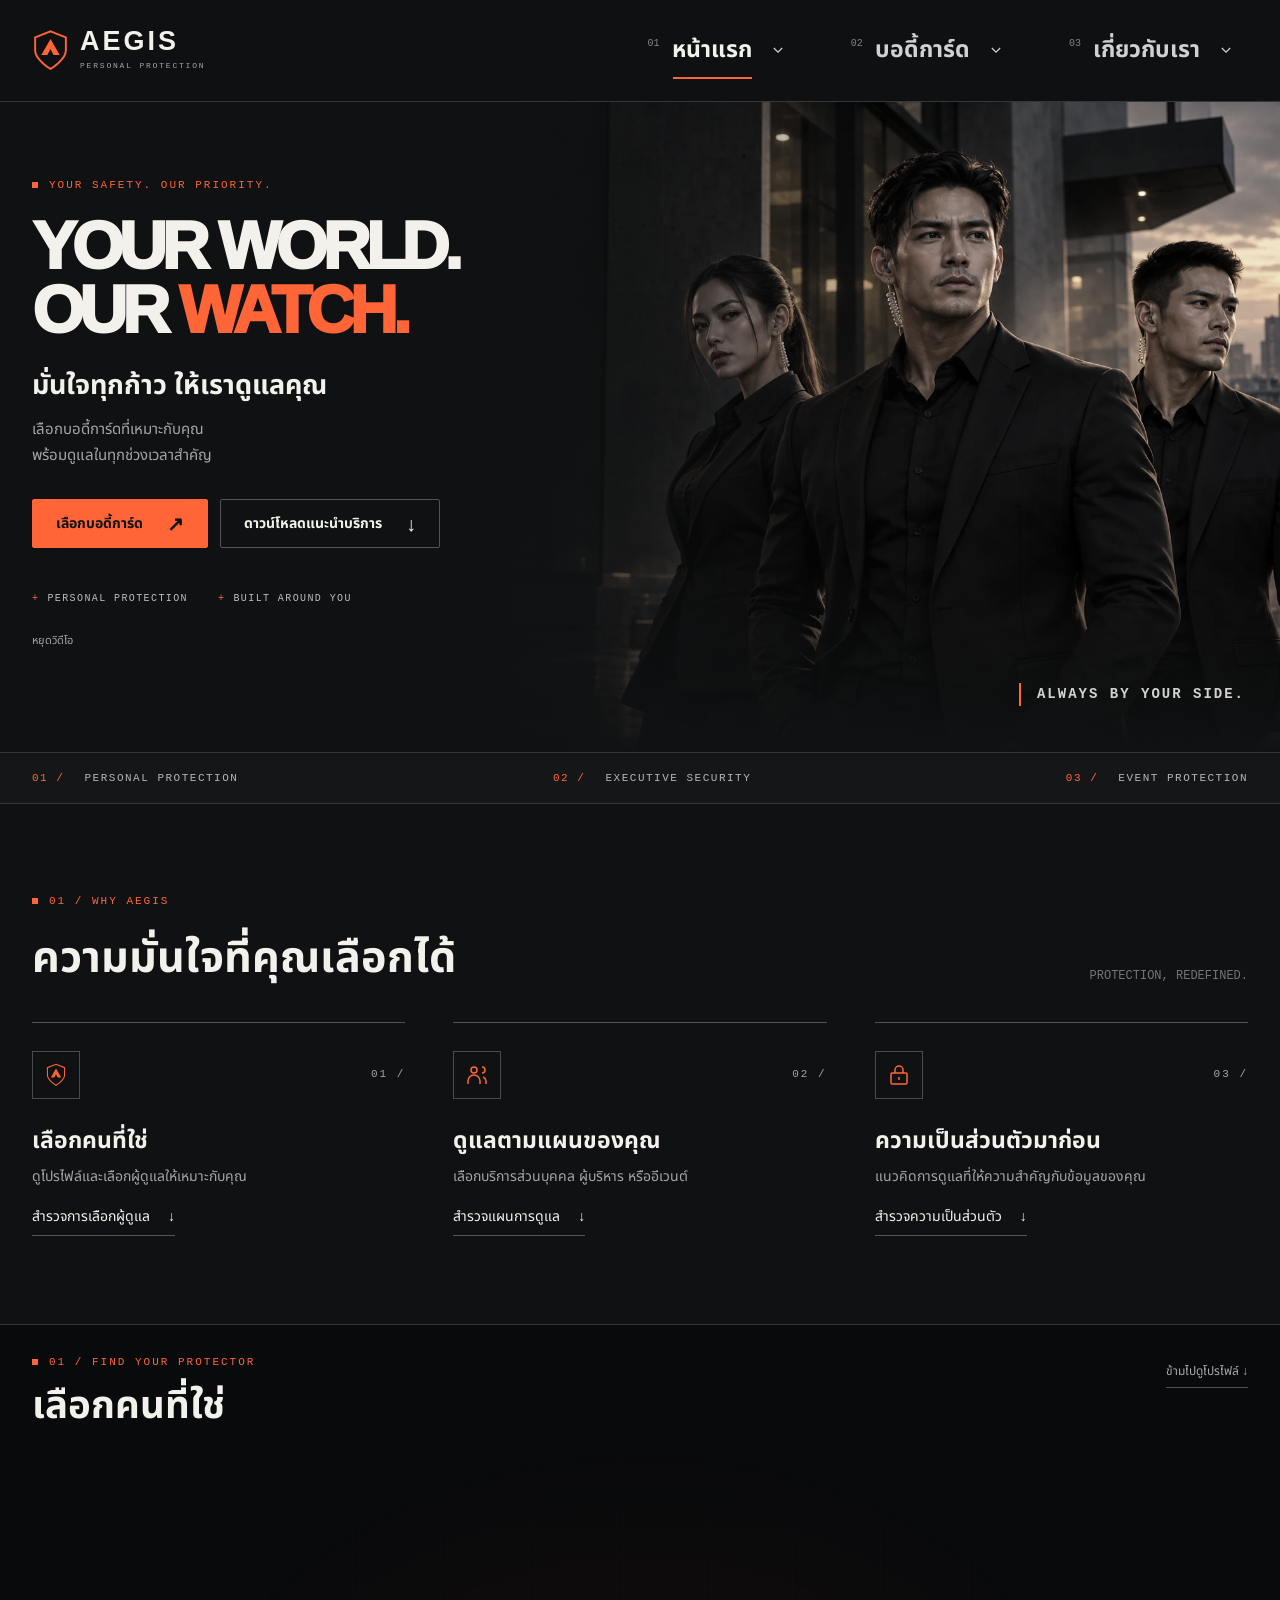
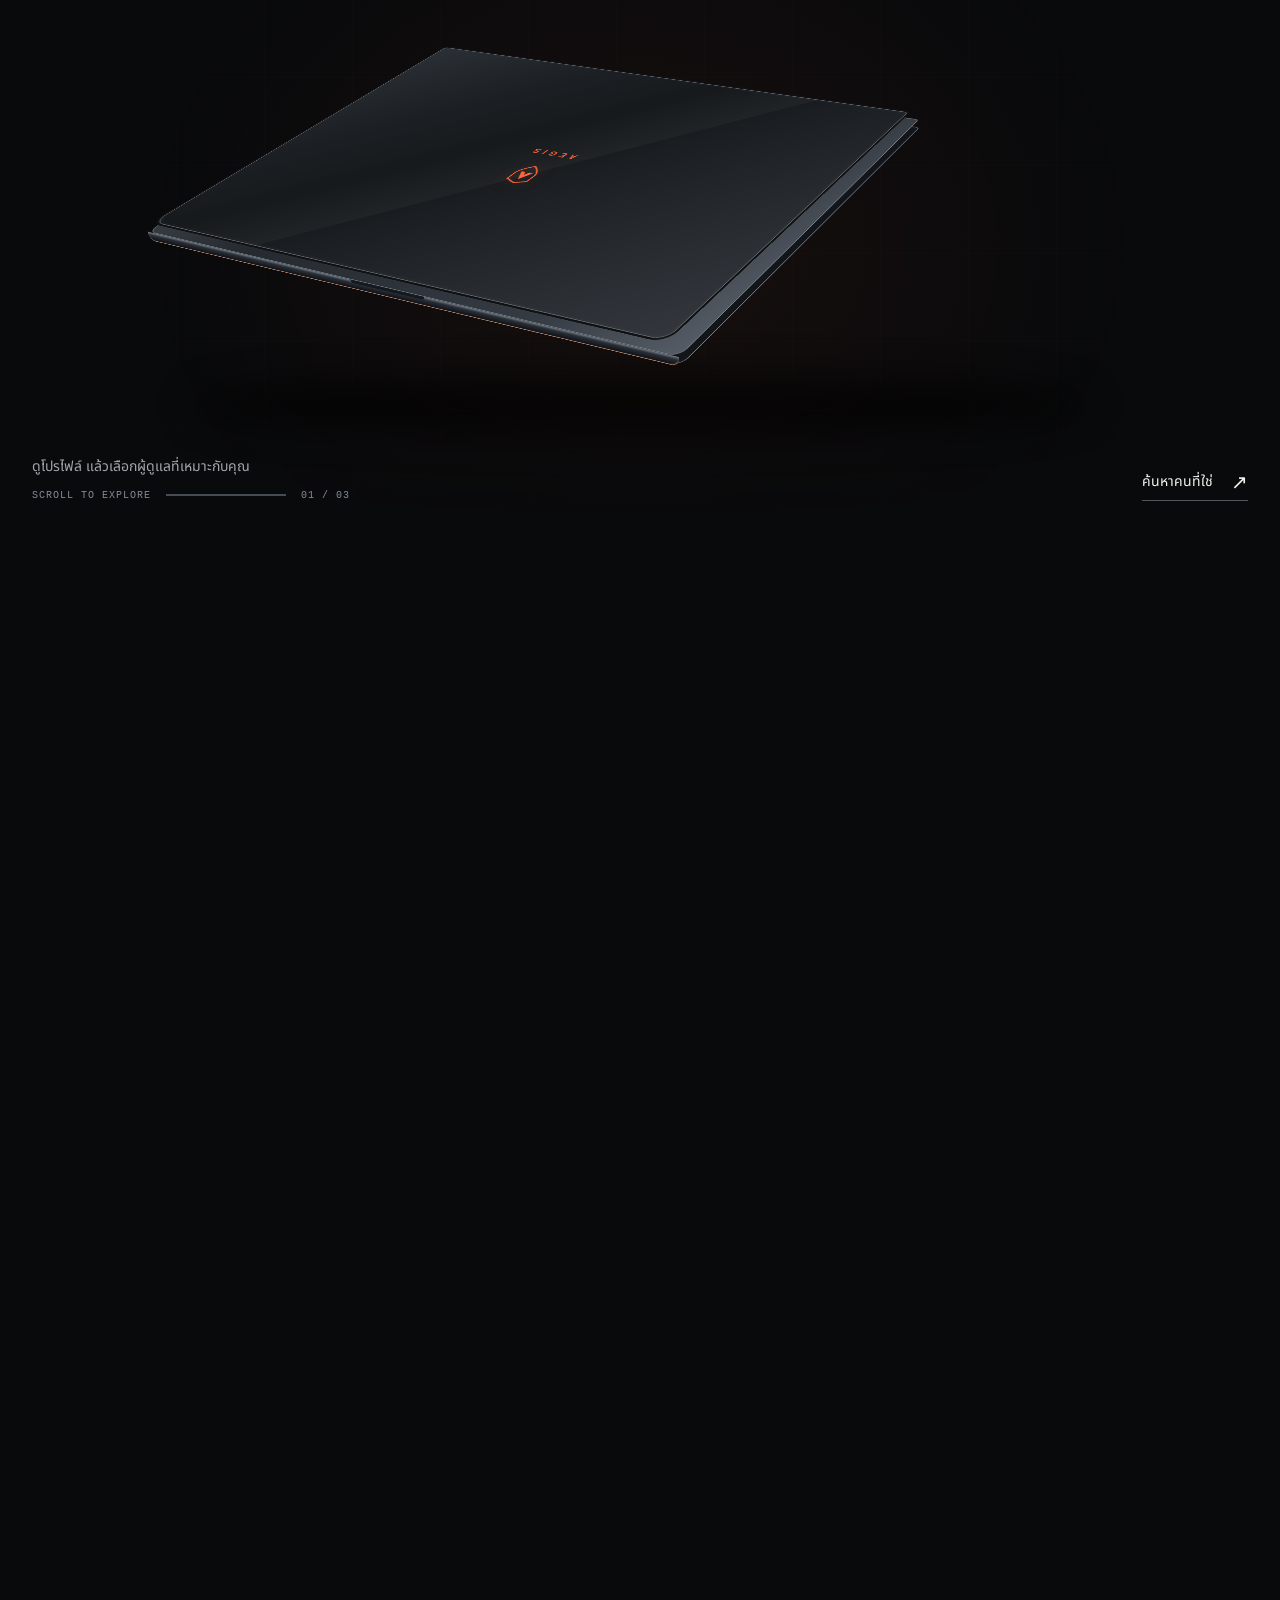
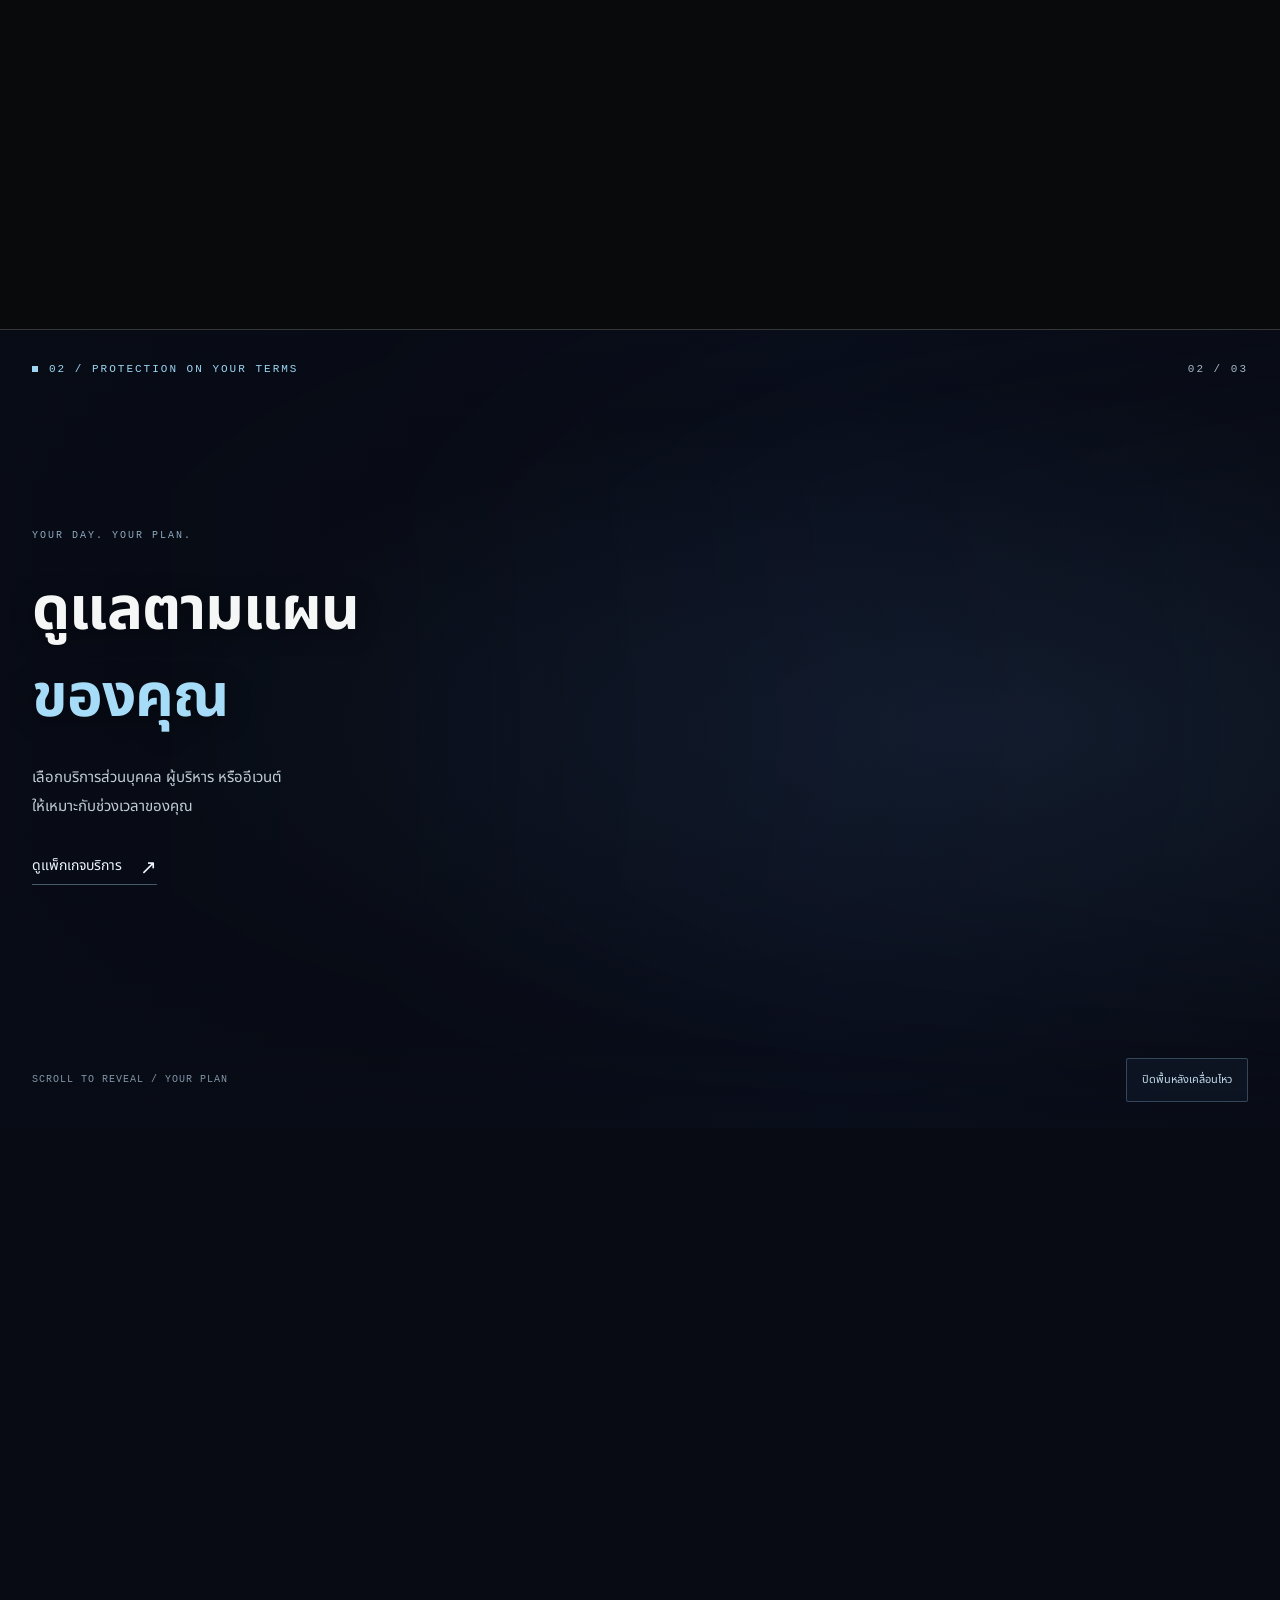
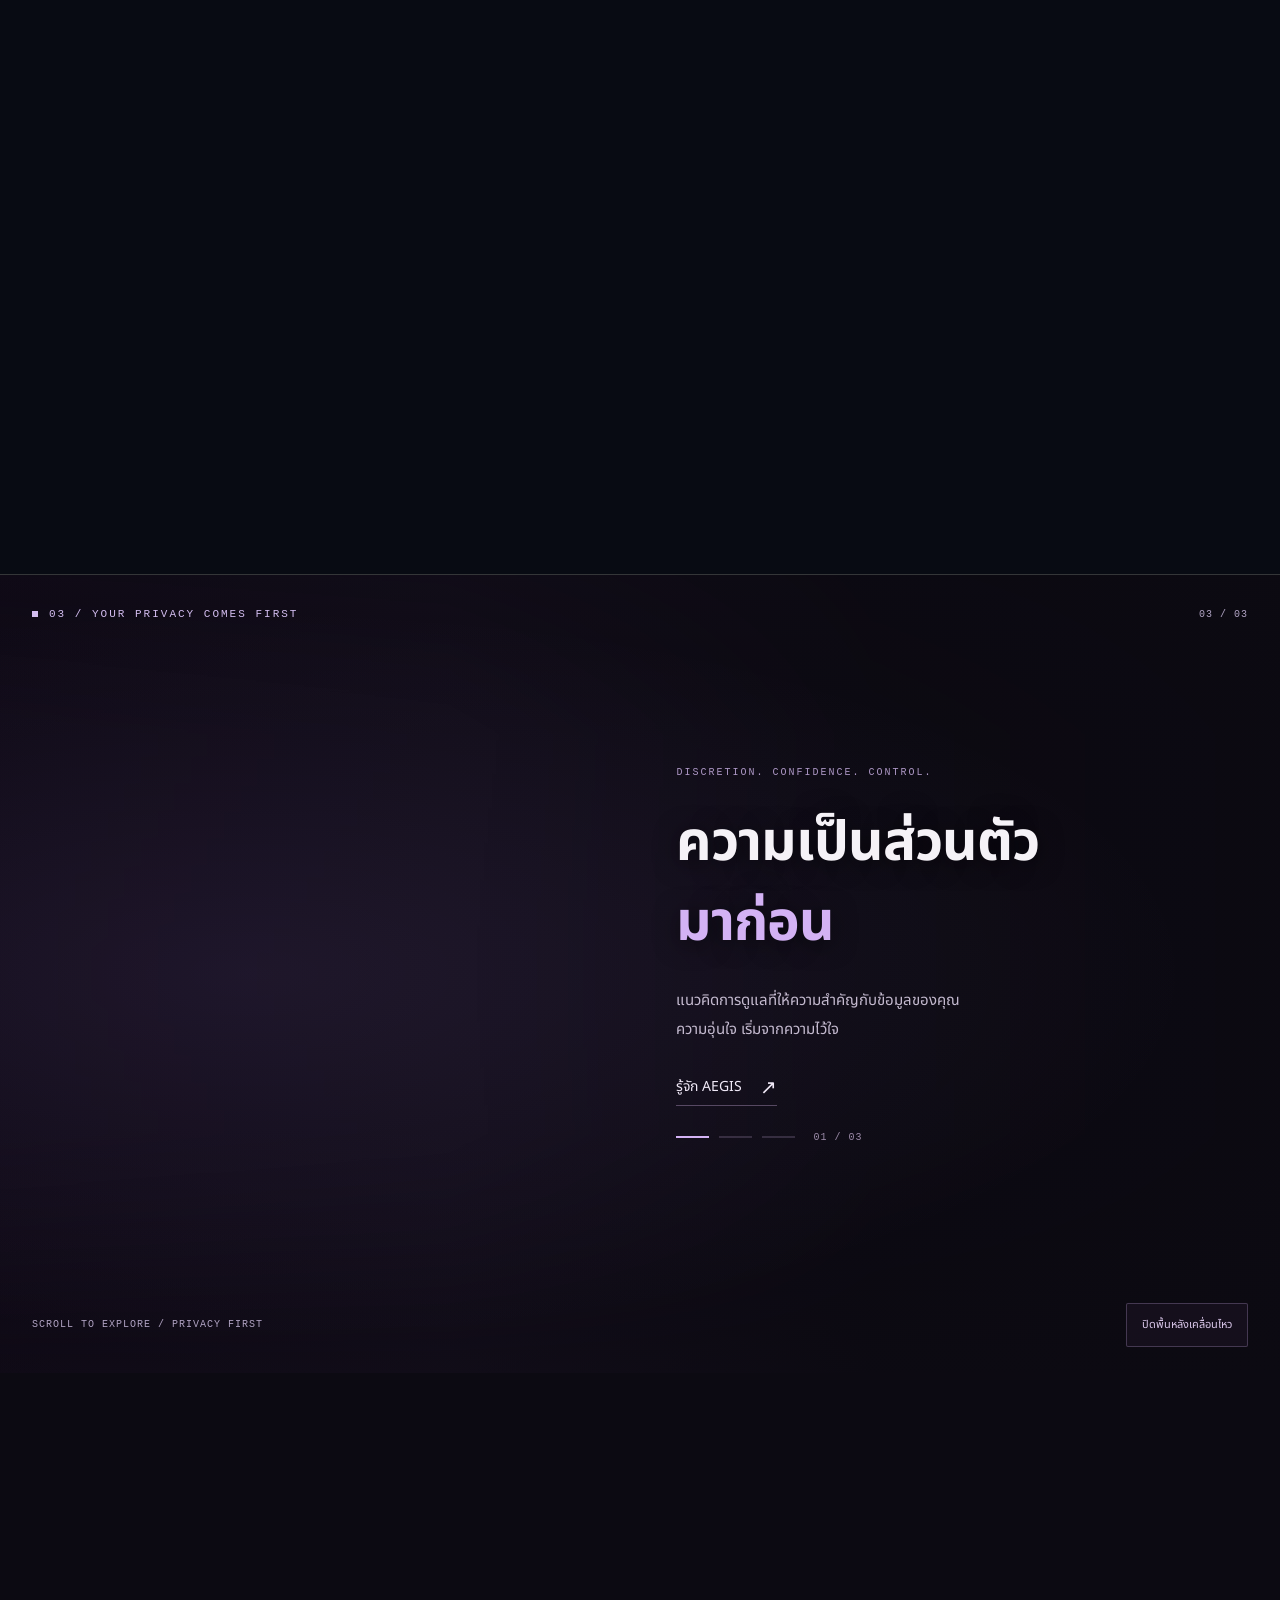
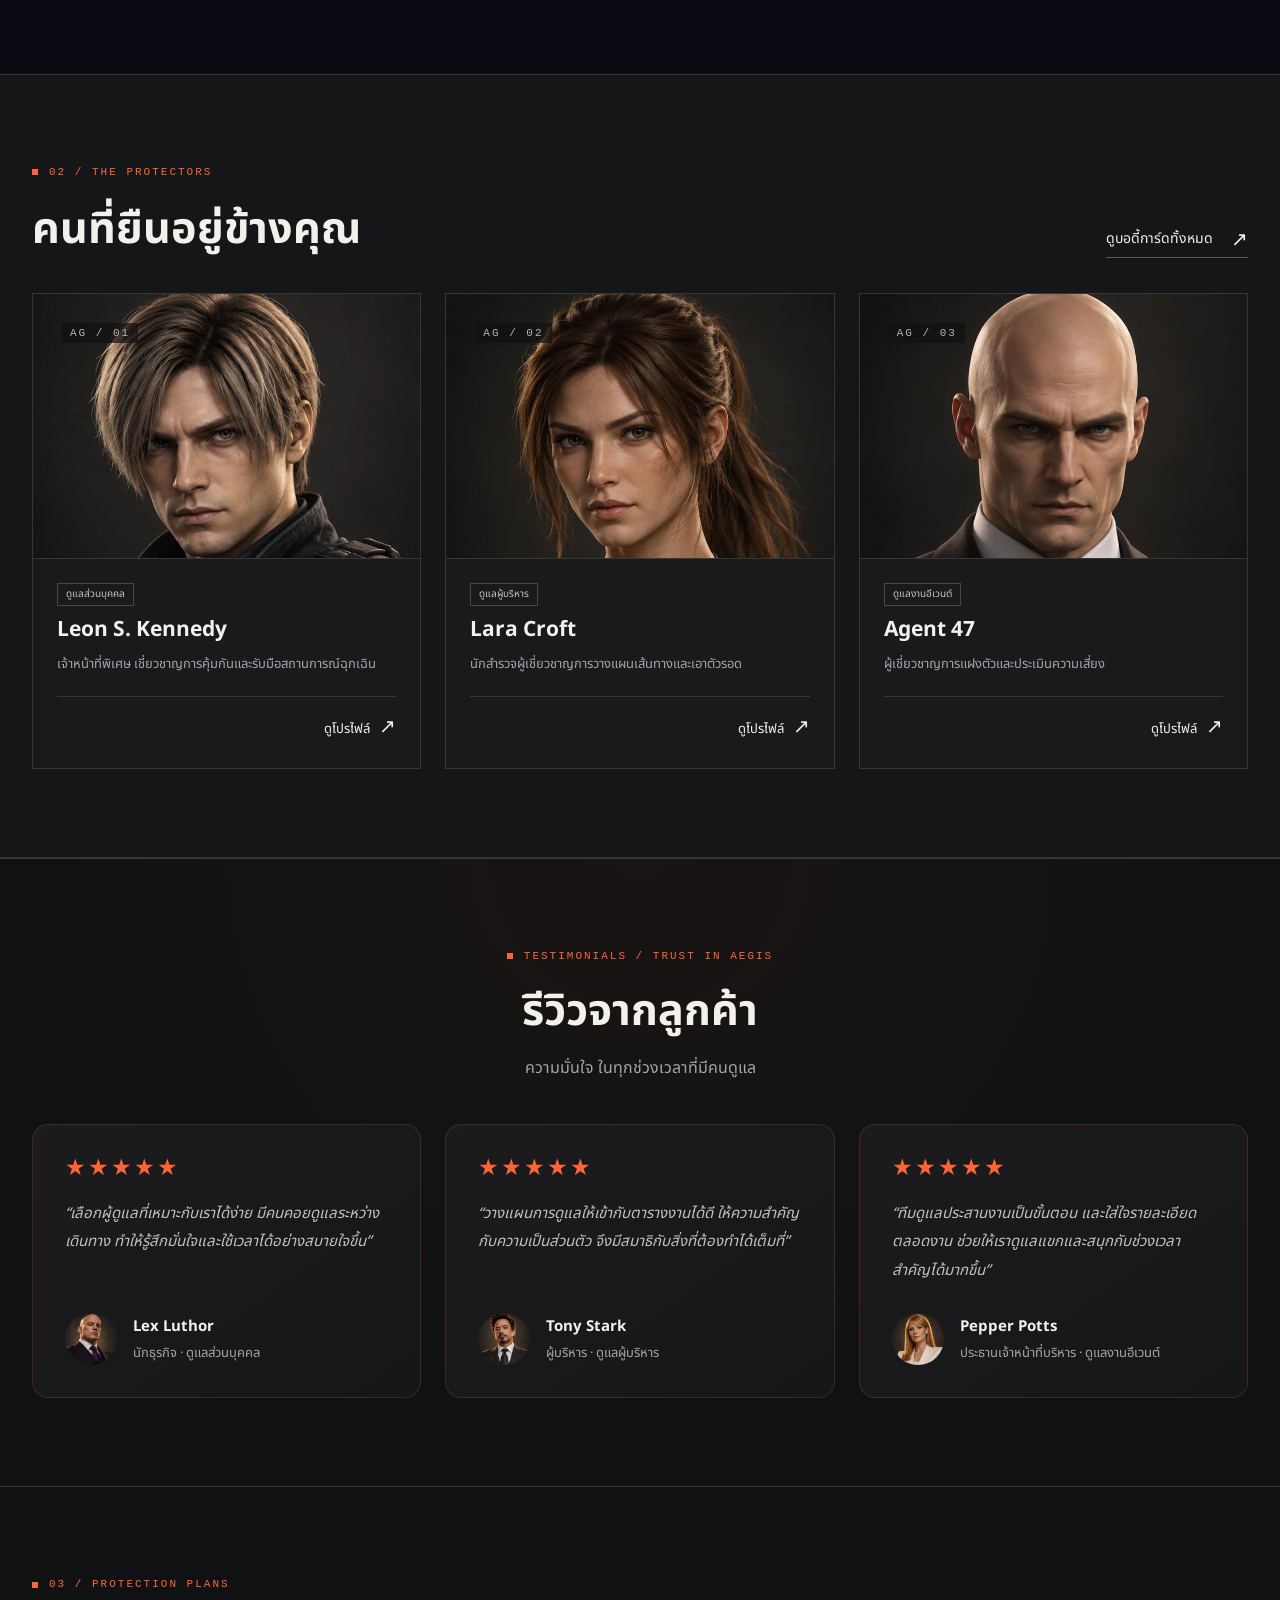
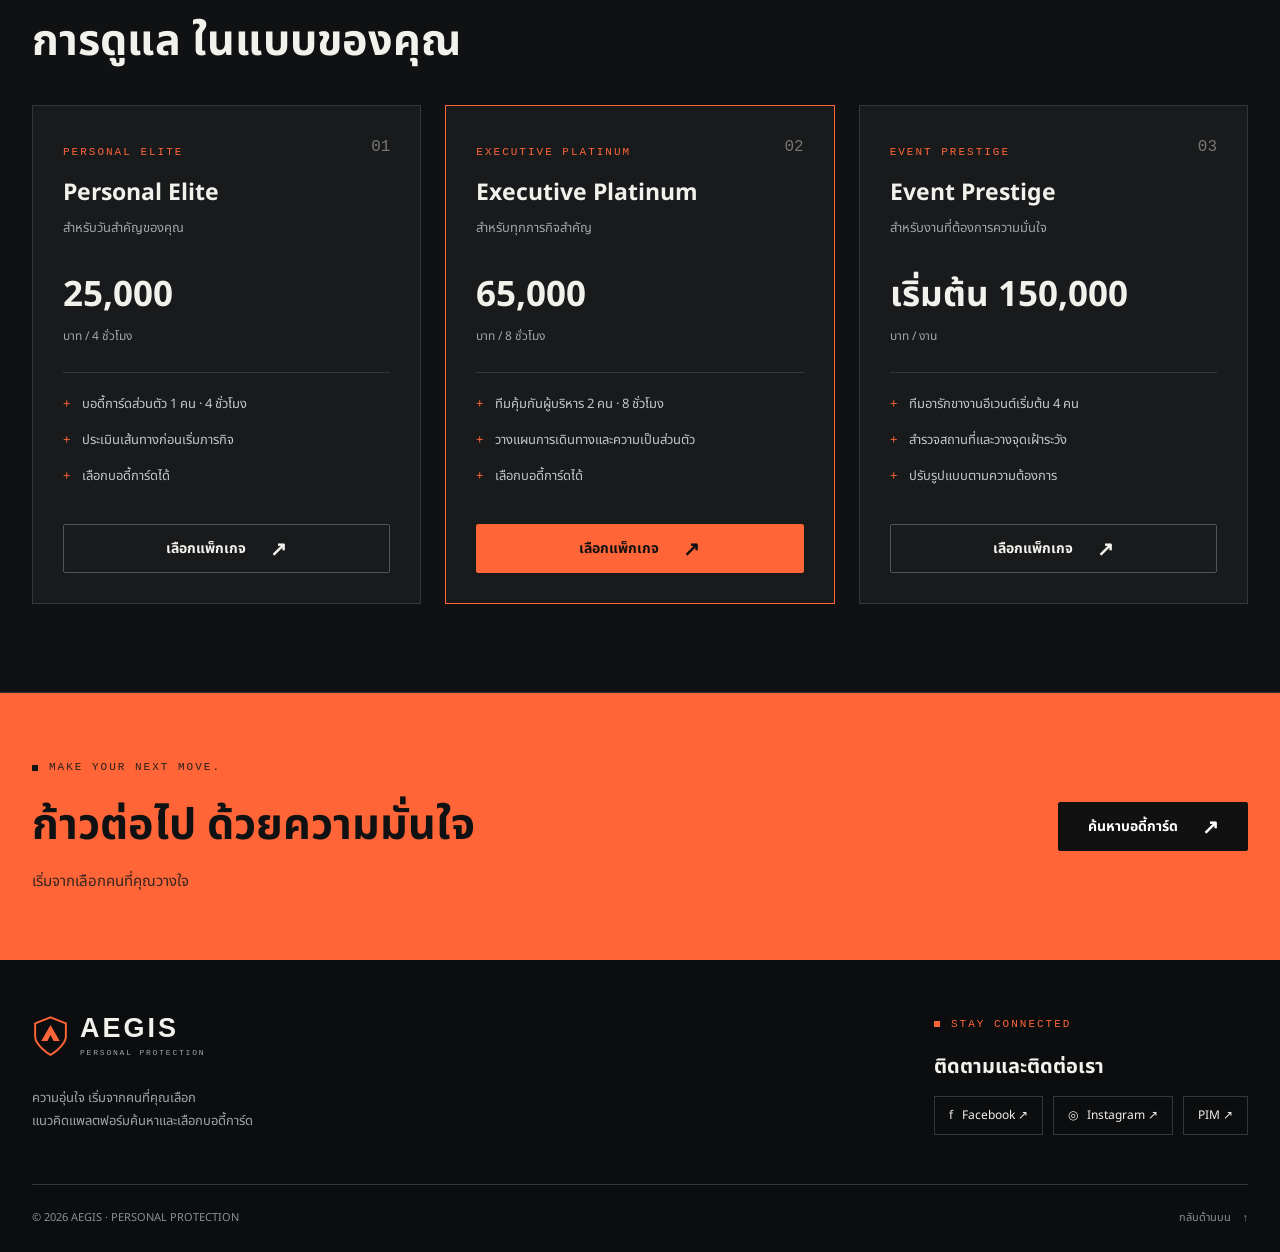
==== commit 89b81139: "V4" ====
--- a/index.html
+++ b/index.html
@@ -1,1297 +1,1297 @@
-<!doctype html>
-<html lang="th" data-bs-theme="dark">
-  <!-- ข้อมูลหน้าเว็บและไฟล์ CSS -->
-  <head>
-    <meta charset="utf-8" />
-    <meta name="viewport" content="width=device-width,initial-scale=1" />
-    <meta name="theme-color" content="#101112" />
-    <title>เลือกคนที่คุณวางใจ | AEGIS Personal Protection</title>
-    <meta
-      name="description"
-      content="AEGIS เลือกบอดี้การ์ดและแพ็กเกจการดูแลที่เหมาะกับคุณ"
-    />
-    <link rel="icon" href="assets/images/favicon.svg" type="image/svg+xml" />
-    <link rel="stylesheet" href="assets/vendor/bootstrap.min.css" />
-    <link rel="stylesheet" href="assets/css/style.css?v=kaito-soft-20261101" />
-    <link rel="stylesheet" href="assets/css/laptop-story.css" />
-    <link rel="stylesheet" href="assets/css/plan-story.css" />
-    <link rel="stylesheet" href="assets/css/privacy-story.css" />
-  </head>
-  <body id="top">
-    <a class="skip-link" href="#main">ข้ามไปเนื้อหา</a>
-
-    <!-- แถบเมนูหลัก (Navbar) -->
-    <header class="site-header">
-      <nav class="navbar navbar-expand-lg" aria-label="เมนูหลัก">
-        <div class="container">
-          <a class="brand" href="index.html" aria-label="AEGIS กลับหน้าแรก">
-            <svg viewBox="0 0 48 56" fill="none" aria-hidden="true">
-              <path
-                d="m24 3 20 8v17c0 12-20 24-20 24S4 40 4 28V11Z"
-                stroke="currentColor"
-                stroke-width="2.5"
-              />
-              <path d="m12 34 12-21 12 21h-8l-4-8-4 8Z" fill="currentColor" />
-            </svg>
-            <span>
-              <span class="brand-name">AEGIS</span>
-              <span class="brand-tag">PERSONAL PROTECTION</span>
-            </span>
-          </a>
-          <button
-            class="navbar-toggler"
-            type="button"
-            data-bs-toggle="collapse"
-            data-bs-target="#mainNavigation"
-            aria-controls="mainNavigation"
-            aria-expanded="false"
-            aria-label="เปิดหรือปิดเมนู"
-          >
-            <span class="navbar-toggler-icon"></span>
-          </button>
-          <div class="collapse navbar-collapse" id="mainNavigation">
-            <ul class="navbar-nav ms-auto nav-three">
-              <!-- เมนูหลัก 01: หน้าแรก -->
-              <li class="nav-item nav-group">
-                <!-- ชื่อหัวข้อเป็นลิงก์ไปหน้าหลัก; ลูกศรแยกสำหรับเปิดหัวข้อย่อย -->
-                <div class="nav-heading">
-                  <a
-                    class="nav-main is-current"
-                    href="index.html"
-                    id="nav-home"
-                    aria-current="page"
-                  >
-                    <span class="nav-number" aria-hidden="true">01</span>
-                    หน้าแรก
-                  </a>
-                  <button
-                    class="nav-toggle"
-                    type="button"
-                    aria-label="เปิดหรือปิดหัวข้อย่อยหน้าแรก"
-                    aria-expanded="false"
-                    aria-controls="panel-home"
-                  >
-                    <svg
-                      class="nav-chevron"
-                      viewBox="0 0 12 8"
-                      fill="none"
-                      aria-hidden="true"
-                    >
-                      <path
-                        d="m1 1 5 5 5-5"
-                        stroke="currentColor"
-                        stroke-width="1.5"
-                      />
-                    </svg>
-                  </button>
-                </div>
-                <div
-                  class="nav-prism-panel"
-                  id="panel-home"
-                  aria-labelledby="nav-home"
-                  hidden
-                >
-                  <div class="container nav-prism-content">
-                    <span class="nav-panel-title">01 / หน้าแรก</span>
-                    <div class="nav-sub-links">
-                      <a class="nav-sub-link" href="index.html#home">
-                        ภาพรวมหน้าแรก
-                        <span aria-hidden="true">↗</span>
-                      </a>
-                      <a class="nav-sub-link" href="index.html#features">
-                        บริการและจุดเด่น
-                        <span aria-hidden="true">↗</span>
-                      </a>
-                      <a class="nav-sub-link" href="index.html#reviews">
-                        รีวิวจากลูกค้า
-                        <span aria-hidden="true">↗</span>
-                      </a>
-                      <a class="nav-sub-link" href="index.html#pricing">
-                        แพ็กเกจบริการ
-                        <span aria-hidden="true">↗</span>
-                      </a>
-                      <a class="nav-sub-link" href="index.html#cta">
-                        เริ่มใช้บริการ
-                        <span aria-hidden="true">↗</span>
-                      </a>
-                    </div>
-                  </div>
-                </div>
-              </li>
-              <!-- เมนูหลัก 02: บอดี้การ์ด -->
-              <li class="nav-item nav-group">
-                <!-- ชื่อหัวข้อเป็นลิงก์ไปหน้าหลัก; ลูกศรแยกสำหรับเปิดหัวข้อย่อย -->
-                <div class="nav-heading">
-                  <a class="nav-main" href="guards.html" id="nav-guards">
-                    <span class="nav-number" aria-hidden="true">02</span>
-                    บอดี้การ์ด
-                  </a>
-                  <button
-                    class="nav-toggle"
-                    type="button"
-                    aria-label="เปิดหรือปิดหัวข้อย่อยบอดี้การ์ด"
-                    aria-expanded="false"
-                    aria-controls="panel-guards"
-                  >
-                    <svg
-                      class="nav-chevron"
-                      viewBox="0 0 12 8"
-                      fill="none"
-                      aria-hidden="true"
-                    >
-                      <path
-                        d="m1 1 5 5 5-5"
-                        stroke="currentColor"
-                        stroke-width="1.5"
-                      />
-                    </svg>
-                  </button>
-                </div>
-                <div
-                  class="nav-prism-panel"
-                  id="panel-guards"
-                  aria-labelledby="nav-guards"
-                  hidden
-                >
-                  <div class="container nav-prism-content">
-                    <span class="nav-panel-title">02 / บอดี้การ์ด</span>
-                    <div class="nav-sub-links">
-                      <a class="nav-sub-link" href="guards.html">
-                        เลือกบอดี้การ์ดทั้งหมด
-                        <span aria-hidden="true">↗</span>
-                      </a>
-                      <a class="nav-sub-link" href="index.html#bodyguards">
-                        โปรไฟล์แนะนำ
-                        <span aria-hidden="true">↗</span>
-                      </a>
-                      <a class="nav-sub-link" href="index.html#pricing">
-                        รูปแบบการดูแล
-                        <span aria-hidden="true">↗</span>
-                      </a>
-                    </div>
-                  </div>
-                </div>
-              </li>
-              <!-- เมนูหลัก 03: เกี่ยวกับเรา -->
-              <li class="nav-item nav-group">
-                <!-- ชื่อหัวข้อเป็นลิงก์ไปหน้าหลัก; ลูกศรแยกสำหรับเปิดหัวข้อย่อย -->
-                <div class="nav-heading">
-                  <a class="nav-main" href="about.html" id="nav-about">
-                    <span class="nav-number" aria-hidden="true">03</span>
-                    เกี่ยวกับเรา
-                  </a>
-                  <button
-                    class="nav-toggle"
-                    type="button"
-                    aria-label="เปิดหรือปิดหัวข้อย่อยเกี่ยวกับเรา"
-                    aria-expanded="false"
-                    aria-controls="panel-about"
-                  >
-                    <svg
-                      class="nav-chevron"
-                      viewBox="0 0 12 8"
-                      fill="none"
-                      aria-hidden="true"
-                    >
-                      <path
-                        d="m1 1 5 5 5-5"
-                        stroke="currentColor"
-                        stroke-width="1.5"
-                      />
-                    </svg>
-                  </button>
-                </div>
-                <div
-                  class="nav-prism-panel"
-                  id="panel-about"
-                  aria-labelledby="nav-about"
-                  hidden
-                >
-                  <div class="container nav-prism-content">
-                    <span class="nav-panel-title">03 / เกี่ยวกับเรา</span>
-                    <div class="nav-sub-links">
-                      <a class="nav-sub-link" href="about.html">
-                        เกี่ยวกับบริษัท
-                        <span aria-hidden="true">↗</span>
-                      </a>
-                      <a class="nav-sub-link" href="about.html#team">
-                        ทีมผู้จัดทำ / Team Members
-                        <span aria-hidden="true">↗</span>
-                      </a>
-                      <a class="nav-sub-link" href="#contact">
-                        ติดต่อและ Social
-                        <span aria-hidden="true">↗</span>
-                      </a>
-                    </div>
-                  </div>
-                </div>
-              </li>
-            </ul>
-          </div>
-        </div>
-      </nav>
-    </header>
-    <!-- เนื้อหาหลักของหน้านี้ -->
-    <main id="main" tabindex="-1">
-      <!-- ส่วนเปิดหน้าเว็บ (Hero) -->
-      <section class="hero" id="home" aria-labelledby="heroTitle">
-        <div class="container">
-          <div class="hero-grid">
-            <div class="hero-copy">
-              <div class="eyebrow">YOUR SAFETY. OUR PRIORITY.</div>
-              <h1 id="heroTitle">
-                YOUR WORLD.
-                <br />
-                OUR
-                <span>WATCH.</span>
-              </h1>
-              <!-- วิดีโออยู่ใต้หัวข้อ ชิดขอบซ้าย และอยู่หลังข้อความ -->
-              <div class="hero-detail">
-                <div class="hero-orbit" aria-hidden="true">
-                  <video
-                    class="hero-video"
-                    autoplay
-                    muted
-                    loop
-                    playsinline
-                    preload="metadata"
-                    tabindex="-1"
-                  >
-                    <source
-                      src="assets/media/hero-black-hole.mp4"
-                      type="video/mp4"
-                    />
-                  </video>
-                </div>
-                <h2 class="hero-thai">มั่นใจทุกก้าว ให้เราดูแลคุณ</h2>
-                <p>
-                  เลือกบอดี้การ์ดที่เหมาะกับคุณ
-                  <br />
-                  พร้อมดูแลในทุกช่วงเวลาสำคัญ
-                </p>
-                <div class="hero-actions">
-                  <a class="btn btn-primary" href="guards.html">
-                    เลือกบอดี้การ์ด
-                    <span class="arrow" aria-hidden="true">↗</span>
-                  </a>
-                  <a
-                    class="btn btn-outline"
-                    href="assets/downloads/aegis-overview.txt"
-                    download
-                  >
-                    ดาวน์โหลดแนะนำบริการ
-                    <span class="arrow" aria-hidden="true">↓</span>
-                  </a>
-                </div>
-                <div class="hero-bottom">
-                  <span>PERSONAL PROTECTION</span>
-                  <span>BUILT AROUND YOU</span>
-                </div>
-                <button
-                  class="hero-video-toggle"
-                  type="button"
-                  aria-pressed="false"
-                  hidden
-                >
-                  หยุดวิดีโอ
-                </button>
-              </div>
-            </div>
-            <div class="hero-image">
-              <img
-                src="assets/images/hero.png"
-                width="1536"
-                height="1024"
-                alt="ภาพแนวคิดทีมบอดี้การ์ดในชุดสูทสีดำ สร้างด้วย AI"
-                fetchpriority="high"
-              />
-            </div>
-            <div class="hero-stamp">
-              <strong>ALWAYS BY YOUR SIDE.</strong>
-            </div>
-          </div>
-        </div>
-      </section>
-      <div class="strip" aria-label="รูปแบบการดูแล">
-        <div class="container">
-          <span>
-            <i>01 /</i>
-            PERSONAL PROTECTION
-          </span>
-          <span>
-            <i>02 /</i>
-            EXECUTIVE SECURITY
-          </span>
-          <span>
-            <i>03 /</i>
-            EVENT PROTECTION
-          </span>
-        </div>
-      </div>
-
-      <!-- จุดเด่นของบริการ (Features) -->
-      <section class="section" id="features">
-        <div class="container">
-          <div class="section-head">
-            <div>
-              <div class="eyebrow">01 / WHY AEGIS</div>
-              <h2>ความมั่นใจที่คุณเลือกได้</h2>
-            </div>
-            <span class="section-id">PROTECTION, REDEFINED.</span>
-          </div>
-          <div class="row g-4 g-lg-5">
-            <div class="col-12 col-lg-4">
-              <article class="feature">
-                <div class="feature-top">
-                  <div class="feature-icon">
-                    <svg viewBox="0 0 48 56" fill="none" aria-hidden="true">
-                      <path
-                        d="m24 3 20 8v17c0 12-20 24-20 24S4 40 4 28V11Z"
-                        stroke="currentColor"
-                        stroke-width="2.5"
-                      />
-                      <path
-                        d="m12 34 12-21 12 21h-8l-4-8-4 8Z"
-                        fill="currentColor"
-                      />
-                    </svg>
-                  </div>
-                  <span class="mono muted">01 /</span>
-                </div>
-                <h3>เลือกคนที่ใช่</h3>
-                <p>ดูโปรไฟล์และเลือกผู้ดูแลให้เหมาะกับคุณ</p>
-                <a class="text-link mt-3" href="#choose-protector">
-                  สำรวจการเลือกผู้ดูแล
-                  <span aria-hidden="true">↓</span>
-                </a>
-              </article>
-            </div>
-            <div class="col-12 col-lg-4">
-              <article class="feature">
-                <div class="feature-top">
-                  <div class="feature-icon">
-                    <svg
-                      viewBox="0 0 24 24"
-                      fill="none"
-                      stroke="currentColor"
-                      stroke-width="1.5"
-                      aria-hidden="true"
-                    >
-                      <circle cx="9" cy="7" r="3" />
-                      <path
-                        d="M3 21v-3a6 6 0 0 1 12 0v3M17 4a3 3 0 0 1 0 6m1 4a5 5 0 0 1 3 4v3"
-                      />
-                    </svg>
-                  </div>
-                  <span class="mono muted">02 /</span>
-                </div>
-                <h3>ดูแลตามแผนของคุณ</h3>
-                <p>เลือกบริการส่วนบุคคล ผู้บริหาร หรืออีเวนต์</p>
-                <a class="text-link mt-3" href="#your-protection-plan">
-                  สำรวจแผนการดูแล
-                  <span aria-hidden="true">↓</span>
-                </a>
-              </article>
-            </div>
-            <div class="col-12 col-lg-4">
-              <article class="feature">
-                <div class="feature-top">
-                  <div class="feature-icon">
-                    <svg
-                      viewBox="0 0 24 24"
-                      fill="none"
-                      stroke="currentColor"
-                      stroke-width="1.5"
-                      aria-hidden="true"
-                    >
-                      <rect x="4" y="10" width="16" height="11" rx="1" />
-                      <path d="M8 10V7a4 4 0 0 1 8 0v3m-4 4v3" />
-                    </svg>
-                  </div>
-                  <span class="mono muted">03 /</span>
-                </div>
-                <h3>ความเป็นส่วนตัวมาก่อน</h3>
-                <p>แนวคิดการดูแลที่ให้ความสำคัญกับข้อมูลของคุณ</p>
-                <a class="text-link mt-3" href="#privacy-first">
-                  สำรวจความเป็นส่วนตัว
-                  <span aria-hidden="true">↓</span>
-                </a>
-              </article>
-            </div>
-          </div>
-        </div>
-      </section>
-
-      <!-- ขยายฟีเจอร์แรก: เลื่อนเพื่อค่อย ๆ หมุนและเปิดฝาโน้ตบุ๊ก -->
-      <section
-        class="protector-story"
-        id="choose-protector"
-        aria-labelledby="storyTitle"
-      >
-        <div class="story-stage">
-          <div class="container story-heading">
-            <div>
-              <div class="eyebrow">01 / FIND YOUR PROTECTOR</div>
-              <h3 id="storyTitle">เลือกคนที่ใช่</h3>
-            </div>
-            <a class="story-skip" href="#bodyguards">ข้ามไปดูโปรไฟล์ ↓</a>
-          </div>
-
-          <!-- โมเดลตกแต่งด้วย CSS 3D; ลิงก์ใช้งานจริงอยู่ใต้โมเดล -->
-          <div class="laptop-scene" aria-hidden="true">
-            <div class="story-floor"></div>
-            <div class="laptop-model">
-              <div class="laptop-bottom"></div>
-              <div class="laptop-deck">
-                <div class="laptop-speakers"></div>
-                <div class="laptop-keyboard">
-                  <span></span>
-                  <span></span>
-                  <span></span>
-                  <span></span>
-                  <span></span>
-                  <span></span>
-                  <span></span>
-                  <span></span>
-                  <span></span>
-                  <span></span>
-                  <span></span>
-                  <span></span>
-                  <span></span>
-                  <span></span>
-                  <span></span>
-                  <span></span>
-                  <span></span>
-                  <span></span>
-                  <span></span>
-                  <span></span>
-                  <span></span>
-                  <span></span>
-                  <span></span>
-                  <span></span>
-                  <span></span>
-                  <span></span>
-                  <span></span>
-                  <span></span>
-                  <span></span>
-                  <span></span>
-                  <span></span>
-                  <span></span>
-                  <span></span>
-                  <span></span>
-                  <span></span>
-                  <span></span>
-                  <span></span>
-                  <span></span>
-                  <span></span>
-                  <span></span>
-                  <span></span>
-                  <span></span>
-                  <span></span>
-                  <span></span>
-                  <span></span>
-                  <span></span>
-                  <span></span>
-                  <span></span>
-                  <span></span>
-                  <span></span>
-                  <span></span>
-                  <span></span>
-                  <span></span>
-                  <span></span>
-                  <span></span>
-                  <span></span>
-                  <span></span>
-                  <span></span>
-                  <span></span>
-                  <span></span>
-                  <span></span>
-                  <span></span>
-                  <span></span>
-                  <span></span>
-                  <span></span>
-                  <span></span>
-                  <span></span>
-                  <span></span>
-                  <span></span>
-                  <span></span>
-                </div>
-                <div class="laptop-trackpad"></div>
-              </div>
-              <div class="laptop-front-edge"></div>
-
-              <div class="laptop-lid">
-                <div class="lid-face lid-back">
-                  <svg viewBox="0 0 48 56" fill="none">
-                    <path
-                      d="m24 3 20 8v17c0 12-20 24-20 24S4 40 4 28V11Z"
-                      stroke="currentColor"
-                      stroke-width="2.5"
-                    />
-                    <path
-                      d="m12 34 12-21 12 21h-8l-4-8-4 8Z"
-                      fill="currentColor"
-                    />
-                  </svg>
-                  <span>AEGIS</span>
-                </div>
-                <div class="lid-face lid-front">
-                  <span class="lid-camera"></span>
-                  <div class="laptop-display">
-                    <div class="screen-content">
-                      <div class="screen-brand">
-                        <b>AEGIS</b>
-                        <span>PERSONAL PROTECTION</span>
-                      </div>
-                      <strong class="screen-title">เลือกคนที่ใช่</strong>
-                      <div class="screen-description">
-                        คนที่คุณเลือก ให้ดูแลโลกของคุณ
-                      </div>
-                      <div class="screen-profiles">
-                        <div class="screen-profile"><span>AG / 01</span></div>
-                        <div class="screen-profile selected">
-                          <span>AG / 02</span>
-                          <i>✓</i>
-                        </div>
-                        <div class="screen-profile"><span>AG / 03</span></div>
-                      </div>
-                    </div>
-                  </div>
-                  <span class="lid-wordmark">AEGIS / PROTECTION SERIES</span>
-                </div>
-              </div>
-            </div>
-          </div>
-
-          <div class="container story-footer">
-            <div>
-              <p>ดูโปรไฟล์ แล้วเลือกผู้ดูแลที่เหมาะกับคุณ</p>
-              <div class="story-progress" aria-hidden="true">
-                <span>SCROLL TO EXPLORE</span>
-                <span class="story-progress-track"><span></span></span>
-                <span>01 / 03</span>
-              </div>
-            </div>
-            <a class="text-link" href="guards.html">
-              ค้นหาคนที่ใช่
-              <span class="arrow" aria-hidden="true">↗</span>
-            </a>
-          </div>
-        </div>
-      </section>
-
-      <!-- ขยายฟีเจอร์ที่ 2: ตัวละครเข้าจากขวา พร้อมพื้นหลัง GIF เล่นวน -->
-      <section
-        class="plan-story"
-        id="your-protection-plan"
-        aria-labelledby="planTitle"
-      >
-        <div class="plan-stage">
-          <div class="plan-backdrop" aria-hidden="true">
-            <img
-              class="plan-film"
-              data-src="assets/media/plan-background.gif"
-              alt=""
-              hidden
-            />
-          </div>
-          <figure class="plan-character">
-            <img
-              src="assets/images/plan-character.png"
-              width="941"
-              height="1672"
-              alt="ตัวละครชุดขาวสวมหมวกทรงสูง ยื่นมือโชว์เพชรสีฟ้า"
-              loading="lazy"
-            />
-          </figure>
-          <div class="container plan-content">
-            <div class="plan-kicker">
-              <div class="eyebrow">02 / PROTECTION ON YOUR TERMS</div>
-              <span class="plan-count" aria-hidden="true">02 / 03</span>
-            </div>
-            <div class="plan-copy">
-              <span class="mono">YOUR DAY. YOUR PLAN.</span>
-              <h3 id="planTitle">
-                ดูแลตามแผน
-                <br />
-                <span>ของคุณ</span>
-              </h3>
-              <p>
-                เลือกบริการส่วนบุคคล ผู้บริหาร หรืออีเวนต์
-                <br />
-                ให้เหมาะกับช่วงเวลาของคุณ
-              </p>
-              <a class="text-link" href="#pricing">
-                ดูแพ็กเกจบริการ
-                <span class="arrow" aria-hidden="true">↗</span>
-              </a>
-            </div>
-            <div class="plan-controls">
-              <span aria-hidden="true">SCROLL TO REVEAL / YOUR PLAN</span>
-              <button
-                class="plan-motion-toggle"
-                type="button"
-                aria-pressed="false"
-                hidden
-              >
-                ปิดพื้นหลังเคลื่อนไหว
-              </button>
-            </div>
-          </div>
-        </div>
-      </section>
-
-      <!-- ขยายฟีเจอร์ที่ 3: Albert เข้าจากซ้ายและเฟดเปลี่ยนภาพนิ่งสามท่า -->
-      <section
-        class="privacy-story"
-        id="privacy-first"
-        aria-labelledby="privacyTitle"
-      >
-        <div class="privacy-stage">
-          <div class="privacy-backdrop" aria-hidden="true">
-            <img
-              class="privacy-film"
-              data-src="assets/media/privacy-background.gif"
-              alt=""
-              hidden
-            />
-          </div>
-          <figure
-            class="privacy-portraits"
-            role="img"
-            aria-label="Albert ในสามท่า: หันข้าง จับแว่น และเลื่อนแว่นลง"
-          >
-            <img
-              class="privacy-pose privacy-pose-one"
-              src="assets/images/privacy/albert-01.webp"
-              width="600"
-              height="568"
-              alt=""
-              loading="lazy"
-            />
-            <img
-              class="privacy-pose privacy-pose-two"
-              src="assets/images/privacy/albert-02.webp"
-              width="600"
-              height="568"
-              alt=""
-              loading="lazy"
-            />
-            <img
-              class="privacy-pose privacy-pose-three"
-              src="assets/images/privacy/albert-03.webp"
-              width="600"
-              height="568"
-              alt=""
-              loading="lazy"
-            />
-          </figure>
-          <div class="container privacy-content">
-            <div class="privacy-kicker">
-              <div class="eyebrow">03 / YOUR PRIVACY COMES FIRST</div>
-              <span class="privacy-count" aria-hidden="true">03 / 03</span>
-            </div>
-            <div class="privacy-copy">
-              <span class="mono">DISCRETION. CONFIDENCE. CONTROL.</span>
-              <h3 id="privacyTitle">
-                ความเป็นส่วนตัว
-                <br />
-                <span>มาก่อน</span>
-              </h3>
-              <p>
-                แนวคิดการดูแลที่ให้ความสำคัญกับข้อมูลของคุณ
-                <br />
-                ความอุ่นใจ เริ่มจากความไว้ใจ
-              </p>
-              <a class="text-link" href="about.html">
-                รู้จัก AEGIS
-                <span class="arrow" aria-hidden="true">↗</span>
-              </a>
-              <div class="privacy-pose-status" aria-hidden="true">
-                <span data-pose-marker class="is-active"></span>
-                <span data-pose-marker></span>
-                <span data-pose-marker></span>
-                <small data-pose-number>01 / 03</small>
-              </div>
-            </div>
-            <div class="privacy-controls">
-              <span aria-hidden="true">SCROLL TO EXPLORE / PRIVACY FIRST</span>
-              <button
-                class="privacy-motion-toggle"
-                type="button"
-                aria-pressed="false"
-                hidden
-              >
-                ปิดพื้นหลังเคลื่อนไหว
-              </button>
-            </div>
-          </div>
-        </div>
-      </section>
-
-      <!-- กล่องโปรไฟล์บอดี้การ์ดแนะนำ -->
-      <section class="section section-alt" id="bodyguards">
-        <div class="container">
-          <div class="section-head">
-            <div>
-              <div class="eyebrow">02 / THE PROTECTORS</div>
-              <h2>คนที่ยืนอยู่ข้างคุณ</h2>
-            </div>
-            <a class="text-link" href="guards.html">
-              ดูบอดี้การ์ดทั้งหมด
-              <span class="arrow" aria-hidden="true">↗</span>
-            </a>
-          </div>
-          <div class="row g-4">
-            <div class="col-12 col-md-6 col-lg-4" data-category="personal">
-              <article class="guard-card">
-                <div class="portrait character-portrait">
-                  <img
-                    src="assets/images/review-characters.png#agent-1"
-                    alt="Leon S. Kennedy"
-                    loading="lazy"
-                    width="512"
-                    height="768"
-                  /><span class="portrait-id">AG / 01</span>
-                </div>
-                <div class="guard-body">
-                  <span class="chip">ดูแลส่วนบุคคล</span>
-                  <h3>Leon S. Kennedy</h3>
-                  <p>
-                    เจ้าหน้าที่พิเศษ
-                    เชี่ยวชาญการคุ้มกันและรับมือสถานการณ์ฉุกเฉิน
-                  </p>
-                  <div class="guard-bottom">
-                    <button
-                      type="button"
-                      data-profile="01"
-                      aria-label="ดูโปรไฟล์Leon S. Kennedy"
-                    >
-                      ดูโปรไฟล์ &nbsp;
-                      <span class="arrow" aria-hidden="true">↗</span>
-                    </button>
-                  </div>
-                </div>
-              </article>
-            </div>
-            <div class="col-12 col-md-6 col-lg-4" data-category="executive">
-              <article class="guard-card">
-                <div class="portrait character-portrait">
-                  <img
-                    src="assets/images/review-characters.png#agent-2"
-                    alt="Lara Croft"
-                    loading="lazy"
-                    width="512"
-                    height="768"
-                  /><span class="portrait-id">AG / 02</span>
-                </div>
-                <div class="guard-body">
-                  <span class="chip">ดูแลผู้บริหาร</span>
-                  <h3>Lara Croft</h3>
-                  <p>นักสำรวจผู้เชี่ยวชาญการวางแผนเส้นทางและเอาตัวรอด</p>
-                  <div class="guard-bottom">
-                    <button
-                      type="button"
-                      data-profile="02"
-                      aria-label="ดูโปรไฟล์Lara Croft"
-                    >
-                      ดูโปรไฟล์ &nbsp;
-                      <span class="arrow" aria-hidden="true">↗</span>
-                    </button>
-                  </div>
-                </div>
-              </article>
-            </div>
-            <div class="col-12 col-md-6 col-lg-4" data-category="event">
-              <article class="guard-card">
-                <div class="portrait character-portrait">
-                  <img
-                    src="assets/images/review-characters.png#agent-3"
-                    alt="Agent 47"
-                    loading="lazy"
-                    width="512"
-                    height="768"
-                  /><span class="portrait-id">AG / 03</span>
-                </div>
-                <div class="guard-body">
-                  <span class="chip">ดูแลงานอีเวนต์</span>
-                  <h3>Agent 47</h3>
-                  <p>ผู้เชี่ยวชาญการแฝงตัวและประเมินความเสี่ยง</p>
-                  <div class="guard-bottom">
-                    <button
-                      type="button"
-                      data-profile="03"
-                      aria-label="ดูโปรไฟล์Agent 47"
-                    >
-                      ดูโปรไฟล์ &nbsp;
-                      <span class="arrow" aria-hidden="true">↗</span>
-                    </button>
-                  </div>
-                </div>
-              </article>
-            </div>
-          </div>
-        </div>
-      </section>
-
-      <!-- รีวิวสมมุติจากตัวละครเกมสำหรับงานตัวอย่าง -->
-      <section
-        class="section reviews-section"
-        id="reviews"
-        aria-labelledby="reviewsTitle"
-      >
-        <div class="container">
-          <div class="reviews-heading">
-            <div class="eyebrow">TESTIMONIALS / TRUST IN AEGIS</div>
-            <h2 id="reviewsTitle">รีวิวจากลูกค้า</h2>
-            <p>ความมั่นใจ ในทุกช่วงเวลาที่มีคนดูแล</p>
-          </div>
-          <div class="row g-4">
-            <div class="col-12 col-md-6 col-lg-4">
-              <figure class="review-card">
-                <div
-                  class="review-stars"
-                  role="img"
-                  aria-label="คะแนน 5 จาก 5 ดาว"
-                >
-                  <span aria-hidden="true">★★★★★</span>
-                </div>
-                <blockquote>
-                  <p>
-                    “เลือกผู้ดูแลที่เหมาะกับเราได้ง่าย มีคนคอยดูแลระหว่างเดินทาง
-                    ทำให้รู้สึกมั่นใจและใช้เวลาได้อย่างสบายใจขึ้น”
-                  </p>
-                </blockquote>
-                <figcaption class="review-person">
-                  <span class="review-avatar"
-                    ><img
-                      src="assets/images/executive-clients.png#review-1"
-                      alt="ภาพแฟนอาร์ต Lex Luthor"
-                      width="156"
-                      height="52"
-                      loading="lazy"
-                  /></span>
-                  <div>
-                    <strong>Lex Luthor</strong>
-                    <span>นักธุรกิจ · ดูแลส่วนบุคคล</span>
-                  </div>
-                </figcaption>
-              </figure>
-            </div>
-            <div class="col-12 col-md-6 col-lg-4">
-              <figure class="review-card">
-                <div
-                  class="review-stars"
-                  role="img"
-                  aria-label="คะแนน 5 จาก 5 ดาว"
-                >
-                  <span aria-hidden="true">★★★★★</span>
-                </div>
-                <blockquote>
-                  <p>
-                    “วางแผนการดูแลให้เข้ากับตารางงานได้ดี
-                    ให้ความสำคัญกับความเป็นส่วนตัว
-                    จึงมีสมาธิกับสิ่งที่ต้องทำได้เต็มที่”
-                  </p>
-                </blockquote>
-                <figcaption class="review-person">
-                  <span class="review-avatar"
-                    ><img
-                      src="assets/images/executive-clients.png#review-2"
-                      alt="ภาพแฟนอาร์ต Tony Stark"
-                      width="156"
-                      height="52"
-                      loading="lazy"
-                  /></span>
-                  <div>
-                    <strong>Tony Stark</strong>
-                    <span>ผู้บริหาร · ดูแลผู้บริหาร</span>
-                  </div>
-                </figcaption>
-              </figure>
-            </div>
-            <div class="col-12 col-md-6 col-lg-4">
-              <figure class="review-card">
-                <div
-                  class="review-stars"
-                  role="img"
-                  aria-label="คะแนน 5 จาก 5 ดาว"
-                >
-                  <span aria-hidden="true">★★★★★</span>
-                </div>
-                <blockquote>
-                  <p>
-                    “ทีมดูแลประสานงานเป็นขั้นตอน และใส่ใจรายละเอียดตลอดงาน
-                    ช่วยให้เราดูแลแขกและสนุกกับช่วงเวลาสำคัญได้มากขึ้น”
-                  </p>
-                </blockquote>
-                <figcaption class="review-person">
-                  <span class="review-avatar"
-                    ><img
-                      src="assets/images/executive-clients.png#review-3"
-                      alt="ภาพแฟนอาร์ต Pepper Potts"
-                      width="156"
-                      height="52"
-                      loading="lazy"
-                  /></span>
-                  <div>
-                    <strong>Pepper Potts</strong>
-                    <span>ประธานเจ้าหน้าที่บริหาร · ดูแลงานอีเวนต์</span>
-                  </div>
-                </figcaption>
-              </figure>
-            </div>
-          </div>
-        </div>
-      </section>
-
-      <!-- แพ็กเกจบริการ (Pricing) -->
-      <section class="section" id="pricing">
-        <div class="container">
-          <div class="section-head">
-            <div>
-              <div class="eyebrow">03 / PROTECTION PLANS</div>
-              <h2>การดูแล ในแบบของคุณ</h2>
-            </div>
-          </div>
-          <div class="row g-4">
-            <div class="col-12 col-lg-4">
-              <article class="pricing-card">
-                <span class="mono orange">PERSONAL ELITE</span>
-                <span class="plan-index">01</span>
-                <h3 style="margin-top: 15px">Personal Elite</h3>
-                <p>สำหรับวันสำคัญของคุณ</p>
-                <p class="price">25,000 <small>บาท / 4 ชั่วโมง</small></p>
-                <ul>
-                  <li>บอดี้การ์ดส่วนตัว 1 คน · 4 ชั่วโมง</li>
-                  <li>ประเมินเส้นทางก่อนเริ่มภารกิจ</li>
-                  <li>เลือกบอดี้การ์ดได้</li>
-                </ul>
-                <button
-                  type="button"
-                  class="btn btn-outline"
-                  data-book="personal"
-                >
-                  เลือกแพ็กเกจ
-                  <span class="arrow" aria-hidden="true">↗</span>
-                </button>
-              </article>
-            </div>
-            <div class="col-12 col-lg-4">
-              <article class="pricing-card featured">
-                <span class="mono orange">EXECUTIVE PLATINUM</span>
-                <span class="plan-index">02</span>
-                <h3 style="margin-top: 15px">Executive Platinum</h3>
-                <p>สำหรับทุกภารกิจสำคัญ</p>
-                <p class="price">65,000 <small>บาท / 8 ชั่วโมง</small></p>
-                <ul>
-                  <li>ทีมคุ้มกันผู้บริหาร 2 คน · 8 ชั่วโมง</li>
-                  <li>วางแผนการเดินทางและความเป็นส่วนตัว</li>
-                  <li>เลือกบอดี้การ์ดได้</li>
-                </ul>
-                <button
-                  type="button"
-                  class="btn btn-primary"
-                  data-book="executive"
-                >
-                  เลือกแพ็กเกจ
-                  <span class="arrow" aria-hidden="true">↗</span>
-                </button>
-              </article>
-            </div>
-            <div class="col-12 col-lg-4">
-              <article class="pricing-card">
-                <span class="mono orange">EVENT PRESTIGE</span>
-                <span class="plan-index">03</span>
-                <h3 style="margin-top: 15px">Event Prestige</h3>
-                <p>สำหรับงานที่ต้องการความมั่นใจ</p>
-                <p class="price">เริ่มต้น 150,000 <small>บาท / งาน</small></p>
-                <ul>
-                  <li>ทีมอารักขางานอีเวนต์เริ่มต้น 4 คน</li>
-                  <li>สำรวจสถานที่และวางจุดเฝ้าระวัง</li>
-                  <li>ปรับรูปแบบตามความต้องการ</li>
-                </ul>
-                <button type="button" class="btn btn-outline" data-book="event">
-                  เลือกแพ็กเกจ
-                  <span class="arrow" aria-hidden="true">↗</span>
-                </button>
-              </article>
-            </div>
-          </div>
-        </div>
-      </section>
-
-      <!-- ส่วนชวนให้เลือกบริการ (CTA) -->
-      <section class="cta" id="cta">
-        <div class="container">
-          <div>
-            <div class="eyebrow">MAKE YOUR NEXT MOVE.</div>
-            <h2>ก้าวต่อไป ด้วยความมั่นใจ</h2>
-            <p>เริ่มจากเลือกคนที่คุณวางใจ</p>
-          </div>
-          <a class="btn" href="guards.html">
-            ค้นหาบอดี้การ์ด
-            <span class="arrow" aria-hidden="true">↗</span>
-          </a>
-        </div>
-      </section>
-    </main>
-    <!-- ส่วนท้ายและช่องทางติดต่อ -->
-    <footer class="site-footer" id="contact">
-      <div class="container">
-        <div class="footer-top">
-          <div>
-            <a class="brand" href="index.html" aria-label="AEGIS กลับหน้าแรก">
-              <svg viewBox="0 0 48 56" fill="none" aria-hidden="true">
-                <path
-                  d="m24 3 20 8v17c0 12-20 24-20 24S4 40 4 28V11Z"
-                  stroke="currentColor"
-                  stroke-width="2.5"
-                />
-                <path d="m12 34 12-21 12 21h-8l-4-8-4 8Z" fill="currentColor" />
-              </svg>
-              <span>
-                <span class="brand-name">AEGIS</span>
-                <span class="brand-tag">PERSONAL PROTECTION</span>
-              </span>
-            </a>
-            <p>
-              ความอุ่นใจ เริ่มจากคนที่คุณเลือก
-              <br />
-              แนวคิดแพลตฟอร์มค้นหาและเลือกบอดี้การ์ด
-            </p>
-          </div>
-          <div>
-            <span class="eyebrow">STAY CONNECTED</span>
-            <h3 style="font-size: 20px">ติดตามและติดต่อเรา</h3>
-            <div class="socials">
-              <a
-                href="https://www.facebook.com/"
-                target="_blank"
-                rel="noopener noreferrer"
-                aria-label="Facebook เปิดแท็บใหม่"
-              >
-                f &nbsp; Facebook ↗
-              </a>
-              <a
-                href="https://www.instagram.com/"
-                target="_blank"
-                rel="noopener noreferrer"
-                aria-label="Instagram เปิดแท็บใหม่"
-              >
-                ◎ &nbsp; Instagram ↗
-              </a>
-              <a
-                href="https://www.pim.ac.th/"
-                target="_blank"
-                rel="noopener noreferrer"
-                aria-label="เว็บไซต์ PIM เปิดแท็บใหม่"
-              >
-                PIM ↗
-              </a>
-            </div>
-          </div>
-        </div>
-        <div class="footer-bottom">
-          <span>© 2026 AEGIS · PERSONAL PROTECTION</span>
-          <a class="back-top" href="#top">
-            กลับด้านบน
-            <span aria-hidden="true">↑</span>
-          </a>
-        </div>
-      </div>
-    </footer>
-    <!-- หน้าต่างรายละเอียดบอดี้การ์ด -->
-    <div
-      class="modal fade"
-      id="profileModal"
-      tabindex="-1"
-      aria-labelledby="profileTitle"
-      aria-hidden="true"
-    >
-      <div class="modal-dialog modal-dialog-centered">
-        <div class="modal-content">
-          <div class="modal-header">
-            <h2 class="modal-title" id="profileTitle">โปรไฟล์บอดี้การ์ด</h2>
-            <button
-              type="button"
-              class="btn-close"
-              data-bs-dismiss="modal"
-              aria-label="ปิดโปรไฟล์"
-            ></button>
-          </div>
-          <div class="modal-body">
-            <div id="profileVisual"></div>
-            <span class="chip" id="profileCategory"></span>
-            <div class="detail-grid">
-              <div>
-                <small>ชื่อ–นามสกุล</small><span id="profileName"></span>
-              </div>
-              <div>
-                <small>ประสบการณ์</small><span id="profileExperience"></span>
-              </div>
-              <div>
-                <small>พื้นที่ให้บริการ</small><span id="profileArea"></span>
-              </div>
-              <div><small>ราคา</small><span id="profilePrice"></span></div>
-            </div>
-            <p id="profileSpecialty"></p>
-          </div>
-          <div class="modal-footer">
-            <button
-              type="button"
-              class="btn btn-outline"
-              data-bs-dismiss="modal"
-            >
-              กลับไปเลือก
-            </button>
-            <button type="button" class="btn btn-primary" id="chooseGuard">
-              เลือกคนนี้
-              <span class="arrow" aria-hidden="true">↗</span>
-            </button>
-          </div>
-        </div>
-      </div>
-    </div>
-
-    <!-- หน้าต่างทดลองเลือกบริการ -->
-    <div
-      class="modal fade"
-      id="bookingModal"
-      tabindex="-1"
-      aria-labelledby="bookingTitle"
-      aria-hidden="true"
-    >
-      <div class="modal-dialog modal-dialog-centered">
-        <div class="modal-content">
-          <div class="modal-header">
-            <h2 class="modal-title" id="bookingTitle">วางแผนการดูแล</h2>
-            <button
-              type="button"
-              class="btn-close"
-              data-bs-dismiss="modal"
-              aria-label="ปิดแบบฟอร์ม"
-            ></button>
-          </div>
-          <div class="modal-body">
-            <div id="bookingFields">
-              <form id="bookingForm">
-                <div class="mb-3">
-                  <label class="form-label" for="bookingGuard"
-                    >บอดี้การ์ด</label
-                  >
-                  <select class="form-select" id="bookingGuard">
-                    <option value="">ให้ทีมช่วยเลือก</option>
-                    <option value="01">Leon S. Kennedy</option>
-                    <option value="02">Lara Croft</option>
-                    <option value="03">Agent 47</option>
-                    <option value="04">Yor Forger</option>
-                    <option value="05">Loid Forger</option>
-                    <option value="06">Ada Wong</option>
-                    <option value="07">John Wick</option>
-                    <option value="08">James Bond</option>
-                    <option value="09">Sam Fisher</option>
-                  </select>
-                </div>
-                <div class="mb-3">
-                  <label class="form-label" for="bookingPlan"
-                    >รูปแบบบริการ</label
-                  >
-                  <select class="form-select" id="bookingPlan" required>
-                    <option value="personal">
-                      Personal Elite / ส่วนบุคคล · 25,000 บาท / 4 ชั่วโมง
-                    </option>
-                    <option value="executive">
-                      Executive Platinum / ผู้บริหาร · 65,000 บาท / 8 ชั่วโมง
-                    </option>
-                    <option value="event">
-                      Event Prestige / งานอีเวนต์ · เริ่มต้น 150,000 บาท / งาน
-                    </option>
-                  </select>
-                </div>
-                <div class="mb-3">
-                  <label class="form-label" for="bookingDate">
-                    วันที่ต้องการใช้บริการ
-                    <span class="orange">*</span>
-                  </label>
-                  <input
-                    class="form-control"
-                    type="date"
-                    id="bookingDate"
-                    required
-                  />
-                </div>
-                <div class="form-check mb-4">
-                  <input
-                    class="form-check-input"
-                    type="checkbox"
-                    id="demoConsent"
-                    required
-                  />
-                  <label class="form-check-label" for="demoConsent">
-                    ยืนยันว่ารายละเอียดที่เลือกถูกต้อง
-                  </label>
-                </div>
-                <button type="submit" class="btn btn-primary w-100">
-                  ยืนยันการเลือกแพ็กเกจ
-                  <span class="arrow" aria-hidden="true">→</span>
-                </button>
-              </form>
-            </div>
-            <div id="bookingSuccess" hidden>
-              <div class="success-panel payment-panel">
-                <div class="payment-banner">
-                  <span class="payment-network">THAI QR PAYMENT</span>
-                  <span class="payment-brand">Prompt<span>Pay</span></span>
-                  <span class="payment-caption">สแกน QR CODE</span>
-                </div>
-                <div class="payment-content">
-                  <span class="payment-merchant"
-                    >AEGIS PERSONAL PROTECTION</span
-                  >
-                  <h3 id="successHeading" tabindex="-1">รายละเอียดรายการ</h3>
-                  <p id="bookingSummary"></p>
-                  <figure class="demo-purchase-qr">
-                    <img
-                      src="assets/images/demo-purchase-qr.svg"
-                      width="256"
-                      height="256"
-                      alt="QR code สแกนเพื่อเปิดวิดีโอบน YouTube"
-                    />
-                    <figcaption>เปิดแอปกล้องเพื่อสแกนคิวอาร์โค้ด</figcaption>
-                  </figure>
-                  <p class="payment-recipient">ตะวัน รุททองจันทร์</p>
-                </div>
-                <button
-                  type="button"
-                  class="btn btn-outline"
-                  data-bs-dismiss="modal"
-                >
-                  เสร็จสิ้น
-                </button>
-              </div>
-            </div>
-          </div>
-        </div>
-      </div>
-    </div>
-    <!-- ข้อความสำรองเมื่อไม่ได้เปิด JavaScript -->
-    <noscript>
-      โปรดเปิด JavaScript เพื่อเลือกโปรไฟล์และเปิดเมนูมือถือ ·
-      <a href="index.html">หน้าแรก</a>
-      ·
-      <a href="guards.html">บอดี้การ์ด</a>
-      ·
-      <a href="about.html">ทีมงาน</a>
-    </noscript>
-    <!-- ไฟล์ JavaScript: โหลด Bootstrap ก่อนโค้ดของเว็บ -->
-    <script src="assets/vendor/bootstrap.bundle.min.js"></script>
-    <script src="assets/js/data.js?v=kaito-20261101"></script>
-    <script src="assets/js/main.js?v=kaito-20261101-2"></script>
-    <script src="assets/js/kaito-egg.js?v=3"></script>
-    <script src="assets/js/hero-video.js"></script>
-    <script src="assets/js/laptop-story.js"></script>
-    <script src="assets/js/plan-story.js"></script>
-    <script src="assets/js/privacy-story.js"></script>
-  </body>
-</html>
+<!doctype html>
+<html lang="th" data-bs-theme="dark">
+  <!-- ข้อมูลหน้าเว็บและไฟล์ CSS -->
+  <head>
+    <meta charset="utf-8" />
+    <meta name="viewport" content="width=device-width,initial-scale=1" />
+    <meta name="theme-color" content="#101112" />
+    <title>เลือกคนที่คุณวางใจ | AEGIS Personal Protection</title>
+    <meta
+      name="description"
+      content="AEGIS เลือกบอดี้การ์ดและแพ็กเกจการดูแลที่เหมาะกับคุณ"
+    />
+    <link rel="icon" href="assets/images/favicon.svg" type="image/svg+xml" />
+    <link rel="stylesheet" href="assets/vendor/bootstrap.min.css" />
+    <link rel="stylesheet" href="assets/css/style.css?v=optimized-20261101" />
+    <link rel="stylesheet" href="assets/css/laptop-story.css" />
+    <link rel="stylesheet" href="assets/css/plan-story.css" />
+    <link rel="stylesheet" href="assets/css/privacy-story.css" />
+  </head>
+  <body id="top">
+    <a class="skip-link" href="#main">ข้ามไปเนื้อหา</a>
+
+    <!-- แถบเมนูหลัก (Navbar) -->
+    <header class="site-header">
+      <nav class="navbar navbar-expand-lg" aria-label="เมนูหลัก">
+        <div class="container">
+          <a class="brand" href="index.html" aria-label="AEGIS กลับหน้าแรก">
+            <svg viewBox="0 0 48 56" fill="none" aria-hidden="true">
+              <path
+                d="m24 3 20 8v17c0 12-20 24-20 24S4 40 4 28V11Z"
+                stroke="currentColor"
+                stroke-width="2.5"
+              />
+              <path d="m12 34 12-21 12 21h-8l-4-8-4 8Z" fill="currentColor" />
+            </svg>
+            <span>
+              <span class="brand-name">AEGIS</span>
+              <span class="brand-tag">PERSONAL PROTECTION</span>
+            </span>
+          </a>
+          <button
+            class="navbar-toggler"
+            type="button"
+            data-bs-toggle="collapse"
+            data-bs-target="#mainNavigation"
+            aria-controls="mainNavigation"
+            aria-expanded="false"
+            aria-label="เปิดหรือปิดเมนู"
+          >
+            <span class="navbar-toggler-icon"></span>
+          </button>
+          <div class="collapse navbar-collapse" id="mainNavigation">
+            <ul class="navbar-nav ms-auto nav-three">
+              <!-- เมนูหลัก 01: หน้าแรก -->
+              <li class="nav-item nav-group">
+                <!-- ชื่อหัวข้อเป็นลิงก์ไปหน้าหลัก; ลูกศรแยกสำหรับเปิดหัวข้อย่อย -->
+                <div class="nav-heading">
+                  <a
+                    class="nav-main is-current"
+                    href="index.html"
+                    id="nav-home"
+                    aria-current="page"
+                  >
+                    <span class="nav-number" aria-hidden="true">01</span>
+                    หน้าแรก
+                  </a>
+                  <button
+                    class="nav-toggle"
+                    type="button"
+                    aria-label="เปิดหรือปิดหัวข้อย่อยหน้าแรก"
+                    aria-expanded="false"
+                    aria-controls="panel-home"
+                  >
+                    <svg
+                      class="nav-chevron"
+                      viewBox="0 0 12 8"
+                      fill="none"
+                      aria-hidden="true"
+                    >
+                      <path
+                        d="m1 1 5 5 5-5"
+                        stroke="currentColor"
+                        stroke-width="1.5"
+                      />
+                    </svg>
+                  </button>
+                </div>
+                <div
+                  class="nav-prism-panel"
+                  id="panel-home"
+                  aria-labelledby="nav-home"
+                  hidden
+                >
+                  <div class="container nav-prism-content">
+                    <span class="nav-panel-title">01 / หน้าแรก</span>
+                    <div class="nav-sub-links">
+                      <a class="nav-sub-link" href="index.html#home">
+                        ภาพรวมหน้าแรก
+                        <span aria-hidden="true">↗</span>
+                      </a>
+                      <a class="nav-sub-link" href="index.html#features">
+                        บริการและจุดเด่น
+                        <span aria-hidden="true">↗</span>
+                      </a>
+                      <a class="nav-sub-link" href="index.html#reviews">
+                        รีวิวจากลูกค้า
+                        <span aria-hidden="true">↗</span>
+                      </a>
+                      <a class="nav-sub-link" href="index.html#pricing">
+                        แพ็กเกจบริการ
+                        <span aria-hidden="true">↗</span>
+                      </a>
+                      <a class="nav-sub-link" href="index.html#cta">
+                        เริ่มใช้บริการ
+                        <span aria-hidden="true">↗</span>
+                      </a>
+                    </div>
+                  </div>
+                </div>
+              </li>
+              <!-- เมนูหลัก 02: บอดี้การ์ด -->
+              <li class="nav-item nav-group">
+                <!-- ชื่อหัวข้อเป็นลิงก์ไปหน้าหลัก; ลูกศรแยกสำหรับเปิดหัวข้อย่อย -->
+                <div class="nav-heading">
+                  <a class="nav-main" href="guards.html" id="nav-guards">
+                    <span class="nav-number" aria-hidden="true">02</span>
+                    บอดี้การ์ด
+                  </a>
+                  <button
+                    class="nav-toggle"
+                    type="button"
+                    aria-label="เปิดหรือปิดหัวข้อย่อยบอดี้การ์ด"
+                    aria-expanded="false"
+                    aria-controls="panel-guards"
+                  >
+                    <svg
+                      class="nav-chevron"
+                      viewBox="0 0 12 8"
+                      fill="none"
+                      aria-hidden="true"
+                    >
+                      <path
+                        d="m1 1 5 5 5-5"
+                        stroke="currentColor"
+                        stroke-width="1.5"
+                      />
+                    </svg>
+                  </button>
+                </div>
+                <div
+                  class="nav-prism-panel"
+                  id="panel-guards"
+                  aria-labelledby="nav-guards"
+                  hidden
+                >
+                  <div class="container nav-prism-content">
+                    <span class="nav-panel-title">02 / บอดี้การ์ด</span>
+                    <div class="nav-sub-links">
+                      <a class="nav-sub-link" href="guards.html">
+                        เลือกบอดี้การ์ดทั้งหมด
+                        <span aria-hidden="true">↗</span>
+                      </a>
+                      <a class="nav-sub-link" href="index.html#bodyguards">
+                        โปรไฟล์แนะนำ
+                        <span aria-hidden="true">↗</span>
+                      </a>
+                      <a class="nav-sub-link" href="index.html#pricing">
+                        รูปแบบการดูแล
+                        <span aria-hidden="true">↗</span>
+                      </a>
+                    </div>
+                  </div>
+                </div>
+              </li>
+              <!-- เมนูหลัก 03: เกี่ยวกับเรา -->
+              <li class="nav-item nav-group">
+                <!-- ชื่อหัวข้อเป็นลิงก์ไปหน้าหลัก; ลูกศรแยกสำหรับเปิดหัวข้อย่อย -->
+                <div class="nav-heading">
+                  <a class="nav-main" href="about.html" id="nav-about">
+                    <span class="nav-number" aria-hidden="true">03</span>
+                    เกี่ยวกับเรา
+                  </a>
+                  <button
+                    class="nav-toggle"
+                    type="button"
+                    aria-label="เปิดหรือปิดหัวข้อย่อยเกี่ยวกับเรา"
+                    aria-expanded="false"
+                    aria-controls="panel-about"
+                  >
+                    <svg
+                      class="nav-chevron"
+                      viewBox="0 0 12 8"
+                      fill="none"
+                      aria-hidden="true"
+                    >
+                      <path
+                        d="m1 1 5 5 5-5"
+                        stroke="currentColor"
+                        stroke-width="1.5"
+                      />
+                    </svg>
+                  </button>
+                </div>
+                <div
+                  class="nav-prism-panel"
+                  id="panel-about"
+                  aria-labelledby="nav-about"
+                  hidden
+                >
+                  <div class="container nav-prism-content">
+                    <span class="nav-panel-title">03 / เกี่ยวกับเรา</span>
+                    <div class="nav-sub-links">
+                      <a class="nav-sub-link" href="about.html">
+                        เกี่ยวกับบริษัท
+                        <span aria-hidden="true">↗</span>
+                      </a>
+                      <a class="nav-sub-link" href="about.html#team">
+                        ทีมผู้จัดทำ / Team Members
+                        <span aria-hidden="true">↗</span>
+                      </a>
+                      <a class="nav-sub-link" href="#contact">
+                        ติดต่อและ Social
+                        <span aria-hidden="true">↗</span>
+                      </a>
+                    </div>
+                  </div>
+                </div>
+              </li>
+            </ul>
+          </div>
+        </div>
+      </nav>
+    </header>
+    <!-- เนื้อหาหลักของหน้านี้ -->
+    <main id="main" tabindex="-1">
+      <!-- ส่วนเปิดหน้าเว็บ (Hero) -->
+      <section class="hero" id="home" aria-labelledby="heroTitle">
+        <div class="container">
+          <div class="hero-grid">
+            <div class="hero-copy">
+              <div class="eyebrow">YOUR SAFETY. OUR PRIORITY.</div>
+              <h1 id="heroTitle">
+                YOUR WORLD.
+                <br />
+                OUR
+                <span>WATCH.</span>
+              </h1>
+              <!-- วิดีโออยู่ใต้หัวข้อ ชิดขอบซ้าย และอยู่หลังข้อความ -->
+              <div class="hero-detail">
+                <div class="hero-orbit" aria-hidden="true">
+                  <video
+                    class="hero-video"
+                    autoplay
+                    muted
+                    loop
+                    playsinline
+                    preload="metadata"
+                    tabindex="-1"
+                  >
+                    <source
+                      src="assets/media/hero-black-hole.mp4"
+                      type="video/mp4"
+                    />
+                  </video>
+                </div>
+                <h2 class="hero-thai">มั่นใจทุกก้าว ให้เราดูแลคุณ</h2>
+                <p>
+                  เลือกบอดี้การ์ดที่เหมาะกับคุณ
+                  <br />
+                  พร้อมดูแลในทุกช่วงเวลาสำคัญ
+                </p>
+                <div class="hero-actions">
+                  <a class="btn btn-primary" href="guards.html">
+                    เลือกบอดี้การ์ด
+                    <span class="arrow" aria-hidden="true">↗</span>
+                  </a>
+                  <a
+                    class="btn btn-outline"
+                    href="assets/downloads/aegis-overview.txt"
+                    download
+                  >
+                    ดาวน์โหลดแนะนำบริการ
+                    <span class="arrow" aria-hidden="true">↓</span>
+                  </a>
+                </div>
+                <div class="hero-bottom">
+                  <span>PERSONAL PROTECTION</span>
+                  <span>BUILT AROUND YOU</span>
+                </div>
+                <button
+                  class="hero-video-toggle"
+                  type="button"
+                  aria-pressed="false"
+                  hidden
+                >
+                  หยุดวิดีโอ
+                </button>
+              </div>
+            </div>
+            <div class="hero-image">
+              <img
+                src="assets/images/hero.webp"
+                width="1536"
+                height="1024"
+                alt="ภาพแนวคิดทีมบอดี้การ์ดในชุดสูทสีดำ สร้างด้วย AI"
+                fetchpriority="high"
+              />
+            </div>
+            <div class="hero-stamp">
+              <strong>ALWAYS BY YOUR SIDE.</strong>
+            </div>
+          </div>
+        </div>
+      </section>
+      <div class="strip" aria-label="รูปแบบการดูแล">
+        <div class="container">
+          <span>
+            <i>01 /</i>
+            PERSONAL PROTECTION
+          </span>
+          <span>
+            <i>02 /</i>
+            EXECUTIVE SECURITY
+          </span>
+          <span>
+            <i>03 /</i>
+            EVENT PROTECTION
+          </span>
+        </div>
+      </div>
+
+      <!-- จุดเด่นของบริการ (Features) -->
+      <section class="section" id="features">
+        <div class="container">
+          <div class="section-head">
+            <div>
+              <div class="eyebrow">01 / WHY AEGIS</div>
+              <h2>ความมั่นใจที่คุณเลือกได้</h2>
+            </div>
+            <span class="section-id">PROTECTION, REDEFINED.</span>
+          </div>
+          <div class="row g-4 g-lg-5">
+            <div class="col-12 col-lg-4">
+              <article class="feature">
+                <div class="feature-top">
+                  <div class="feature-icon">
+                    <svg viewBox="0 0 48 56" fill="none" aria-hidden="true">
+                      <path
+                        d="m24 3 20 8v17c0 12-20 24-20 24S4 40 4 28V11Z"
+                        stroke="currentColor"
+                        stroke-width="2.5"
+                      />
+                      <path
+                        d="m12 34 12-21 12 21h-8l-4-8-4 8Z"
+                        fill="currentColor"
+                      />
+                    </svg>
+                  </div>
+                  <span class="mono muted">01 /</span>
+                </div>
+                <h3>เลือกคนที่ใช่</h3>
+                <p>ดูโปรไฟล์และเลือกผู้ดูแลให้เหมาะกับคุณ</p>
+                <a class="text-link mt-3" href="#choose-protector">
+                  สำรวจการเลือกผู้ดูแล
+                  <span aria-hidden="true">↓</span>
+                </a>
+              </article>
+            </div>
+            <div class="col-12 col-lg-4">
+              <article class="feature">
+                <div class="feature-top">
+                  <div class="feature-icon">
+                    <svg
+                      viewBox="0 0 24 24"
+                      fill="none"
+                      stroke="currentColor"
+                      stroke-width="1.5"
+                      aria-hidden="true"
+                    >
+                      <circle cx="9" cy="7" r="3" />
+                      <path
+                        d="M3 21v-3a6 6 0 0 1 12 0v3M17 4a3 3 0 0 1 0 6m1 4a5 5 0 0 1 3 4v3"
+                      />
+                    </svg>
+                  </div>
+                  <span class="mono muted">02 /</span>
+                </div>
+                <h3>ดูแลตามแผนของคุณ</h3>
+                <p>เลือกบริการส่วนบุคคล ผู้บริหาร หรืออีเวนต์</p>
+                <a class="text-link mt-3" href="#your-protection-plan">
+                  สำรวจแผนการดูแล
+                  <span aria-hidden="true">↓</span>
+                </a>
+              </article>
+            </div>
+            <div class="col-12 col-lg-4">
+              <article class="feature">
+                <div class="feature-top">
+                  <div class="feature-icon">
+                    <svg
+                      viewBox="0 0 24 24"
+                      fill="none"
+                      stroke="currentColor"
+                      stroke-width="1.5"
+                      aria-hidden="true"
+                    >
+                      <rect x="4" y="10" width="16" height="11" rx="1" />
+                      <path d="M8 10V7a4 4 0 0 1 8 0v3m-4 4v3" />
+                    </svg>
+                  </div>
+                  <span class="mono muted">03 /</span>
+                </div>
+                <h3>ความเป็นส่วนตัวมาก่อน</h3>
+                <p>แนวคิดการดูแลที่ให้ความสำคัญกับข้อมูลของคุณ</p>
+                <a class="text-link mt-3" href="#privacy-first">
+                  สำรวจความเป็นส่วนตัว
+                  <span aria-hidden="true">↓</span>
+                </a>
+              </article>
+            </div>
+          </div>
+        </div>
+      </section>
+
+      <!-- ขยายฟีเจอร์แรก: เลื่อนเพื่อค่อย ๆ หมุนและเปิดฝาโน้ตบุ๊ก -->
+      <section
+        class="protector-story"
+        id="choose-protector"
+        aria-labelledby="storyTitle"
+      >
+        <div class="story-stage">
+          <div class="container story-heading">
+            <div>
+              <div class="eyebrow">01 / FIND YOUR PROTECTOR</div>
+              <h3 id="storyTitle">เลือกคนที่ใช่</h3>
+            </div>
+            <a class="story-skip" href="#bodyguards">ข้ามไปดูโปรไฟล์ ↓</a>
+          </div>
+
+          <!-- โมเดลตกแต่งด้วย CSS 3D; ลิงก์ใช้งานจริงอยู่ใต้โมเดล -->
+          <div class="laptop-scene" aria-hidden="true">
+            <div class="story-floor"></div>
+            <div class="laptop-model">
+              <div class="laptop-bottom"></div>
+              <div class="laptop-deck">
+                <div class="laptop-speakers"></div>
+                <div class="laptop-keyboard">
+                  <span></span>
+                  <span></span>
+                  <span></span>
+                  <span></span>
+                  <span></span>
+                  <span></span>
+                  <span></span>
+                  <span></span>
+                  <span></span>
+                  <span></span>
+                  <span></span>
+                  <span></span>
+                  <span></span>
+                  <span></span>
+                  <span></span>
+                  <span></span>
+                  <span></span>
+                  <span></span>
+                  <span></span>
+                  <span></span>
+                  <span></span>
+                  <span></span>
+                  <span></span>
+                  <span></span>
+                  <span></span>
+                  <span></span>
+                  <span></span>
+                  <span></span>
+                  <span></span>
+                  <span></span>
+                  <span></span>
+                  <span></span>
+                  <span></span>
+                  <span></span>
+                  <span></span>
+                  <span></span>
+                  <span></span>
+                  <span></span>
+                  <span></span>
+                  <span></span>
+                  <span></span>
+                  <span></span>
+                  <span></span>
+                  <span></span>
+                  <span></span>
+                  <span></span>
+                  <span></span>
+                  <span></span>
+                  <span></span>
+                  <span></span>
+                  <span></span>
+                  <span></span>
+                  <span></span>
+                  <span></span>
+                  <span></span>
+                  <span></span>
+                  <span></span>
+                  <span></span>
+                  <span></span>
+                  <span></span>
+                  <span></span>
+                  <span></span>
+                  <span></span>
+                  <span></span>
+                  <span></span>
+                  <span></span>
+                  <span></span>
+                  <span></span>
+                  <span></span>
+                  <span></span>
+                </div>
+                <div class="laptop-trackpad"></div>
+              </div>
+              <div class="laptop-front-edge"></div>
+
+              <div class="laptop-lid">
+                <div class="lid-face lid-back">
+                  <svg viewBox="0 0 48 56" fill="none">
+                    <path
+                      d="m24 3 20 8v17c0 12-20 24-20 24S4 40 4 28V11Z"
+                      stroke="currentColor"
+                      stroke-width="2.5"
+                    />
+                    <path
+                      d="m12 34 12-21 12 21h-8l-4-8-4 8Z"
+                      fill="currentColor"
+                    />
+                  </svg>
+                  <span>AEGIS</span>
+                </div>
+                <div class="lid-face lid-front">
+                  <span class="lid-camera"></span>
+                  <div class="laptop-display">
+                    <div class="screen-content">
+                      <div class="screen-brand">
+                        <b>AEGIS</b>
+                        <span>PERSONAL PROTECTION</span>
+                      </div>
+                      <strong class="screen-title">เลือกคนที่ใช่</strong>
+                      <div class="screen-description">
+                        คนที่คุณเลือก ให้ดูแลโลกของคุณ
+                      </div>
+                      <div class="screen-profiles">
+                        <div class="screen-profile"><span>AG / 01</span></div>
+                        <div class="screen-profile selected">
+                          <span>AG / 02</span>
+                          <i>✓</i>
+                        </div>
+                        <div class="screen-profile"><span>AG / 03</span></div>
+                      </div>
+                    </div>
+                  </div>
+                  <span class="lid-wordmark">AEGIS / PROTECTION SERIES</span>
+                </div>
+              </div>
+            </div>
+          </div>
+
+          <div class="container story-footer">
+            <div>
+              <p>ดูโปรไฟล์ แล้วเลือกผู้ดูแลที่เหมาะกับคุณ</p>
+              <div class="story-progress" aria-hidden="true">
+                <span>SCROLL TO EXPLORE</span>
+                <span class="story-progress-track"><span></span></span>
+                <span>01 / 03</span>
+              </div>
+            </div>
+            <a class="text-link" href="guards.html">
+              ค้นหาคนที่ใช่
+              <span class="arrow" aria-hidden="true">↗</span>
+            </a>
+          </div>
+        </div>
+      </section>
+
+      <!-- ขยายฟีเจอร์ที่ 2: ตัวละครเข้าจากขวา พร้อมพื้นหลัง GIF เล่นวน -->
+      <section
+        class="plan-story"
+        id="your-protection-plan"
+        aria-labelledby="planTitle"
+      >
+        <div class="plan-stage">
+          <div class="plan-backdrop" aria-hidden="true">
+            <img
+              class="plan-film"
+              data-src="assets/media/plan-background.gif"
+              alt=""
+              hidden
+            />
+          </div>
+          <figure class="plan-character">
+            <img
+              src="assets/images/plan-character.webp"
+              width="941"
+              height="1672"
+              alt="ตัวละครชุดขาวสวมหมวกทรงสูง ยื่นมือโชว์เพชรสีฟ้า"
+              loading="lazy"
+            />
+          </figure>
+          <div class="container plan-content">
+            <div class="plan-kicker">
+              <div class="eyebrow">02 / PROTECTION ON YOUR TERMS</div>
+              <span class="plan-count" aria-hidden="true">02 / 03</span>
+            </div>
+            <div class="plan-copy">
+              <span class="mono">YOUR DAY. YOUR PLAN.</span>
+              <h3 id="planTitle">
+                ดูแลตามแผน
+                <br />
+                <span>ของคุณ</span>
+              </h3>
+              <p>
+                เลือกบริการส่วนบุคคล ผู้บริหาร หรืออีเวนต์
+                <br />
+                ให้เหมาะกับช่วงเวลาของคุณ
+              </p>
+              <a class="text-link" href="#pricing">
+                ดูแพ็กเกจบริการ
+                <span class="arrow" aria-hidden="true">↗</span>
+              </a>
+            </div>
+            <div class="plan-controls">
+              <span aria-hidden="true">SCROLL TO REVEAL / YOUR PLAN</span>
+              <button
+                class="plan-motion-toggle"
+                type="button"
+                aria-pressed="false"
+                hidden
+              >
+                ปิดพื้นหลังเคลื่อนไหว
+              </button>
+            </div>
+          </div>
+        </div>
+      </section>
+
+      <!-- ขยายฟีเจอร์ที่ 3: Albert เข้าจากซ้ายและเฟดเปลี่ยนภาพนิ่งสามท่า -->
+      <section
+        class="privacy-story"
+        id="privacy-first"
+        aria-labelledby="privacyTitle"
+      >
+        <div class="privacy-stage">
+          <div class="privacy-backdrop" aria-hidden="true">
+            <img
+              class="privacy-film"
+              data-src="assets/media/privacy-background.gif"
+              alt=""
+              hidden
+            />
+          </div>
+          <figure
+            class="privacy-portraits"
+            role="img"
+            aria-label="Albert ในสามท่า: หันข้าง จับแว่น และเลื่อนแว่นลง"
+          >
+            <img
+              class="privacy-pose privacy-pose-one"
+              src="assets/images/privacy/albert-01.webp"
+              width="600"
+              height="568"
+              alt=""
+              loading="lazy"
+            />
+            <img
+              class="privacy-pose privacy-pose-two"
+              src="assets/images/privacy/albert-02.webp"
+              width="600"
+              height="568"
+              alt=""
+              loading="lazy"
+            />
+            <img
+              class="privacy-pose privacy-pose-three"
+              src="assets/images/privacy/albert-03.webp"
+              width="600"
+              height="568"
+              alt=""
+              loading="lazy"
+            />
+          </figure>
+          <div class="container privacy-content">
+            <div class="privacy-kicker">
+              <div class="eyebrow">03 / YOUR PRIVACY COMES FIRST</div>
+              <span class="privacy-count" aria-hidden="true">03 / 03</span>
+            </div>
+            <div class="privacy-copy">
+              <span class="mono">DISCRETION. CONFIDENCE. CONTROL.</span>
+              <h3 id="privacyTitle">
+                ความเป็นส่วนตัว
+                <br />
+                <span>มาก่อน</span>
+              </h3>
+              <p>
+                แนวคิดการดูแลที่ให้ความสำคัญกับข้อมูลของคุณ
+                <br />
+                ความอุ่นใจ เริ่มจากความไว้ใจ
+              </p>
+              <a class="text-link" href="about.html">
+                รู้จัก AEGIS
+                <span class="arrow" aria-hidden="true">↗</span>
+              </a>
+              <div class="privacy-pose-status" aria-hidden="true">
+                <span data-pose-marker class="is-active"></span>
+                <span data-pose-marker></span>
+                <span data-pose-marker></span>
+                <small data-pose-number>01 / 03</small>
+              </div>
+            </div>
+            <div class="privacy-controls">
+              <span aria-hidden="true">SCROLL TO EXPLORE / PRIVACY FIRST</span>
+              <button
+                class="privacy-motion-toggle"
+                type="button"
+                aria-pressed="false"
+                hidden
+              >
+                ปิดพื้นหลังเคลื่อนไหว
+              </button>
+            </div>
+          </div>
+        </div>
+      </section>
+
+      <!-- กล่องโปรไฟล์บอดี้การ์ดแนะนำ -->
+      <section class="section section-alt" id="bodyguards">
+        <div class="container">
+          <div class="section-head">
+            <div>
+              <div class="eyebrow">02 / THE PROTECTORS</div>
+              <h2>คนที่ยืนอยู่ข้างคุณ</h2>
+            </div>
+            <a class="text-link" href="guards.html">
+              ดูบอดี้การ์ดทั้งหมด
+              <span class="arrow" aria-hidden="true">↗</span>
+            </a>
+          </div>
+          <div class="row g-4">
+            <div class="col-12 col-md-6 col-lg-4" data-category="personal">
+              <article class="guard-card">
+                <div class="portrait character-portrait">
+                  <img
+                    src="assets/images/review-characters.webp#agent-1"
+                    alt="Leon S. Kennedy"
+                    loading="lazy"
+                    width="512"
+                    height="768"
+                  /><span class="portrait-id">AG / 01</span>
+                </div>
+                <div class="guard-body">
+                  <span class="chip">ดูแลส่วนบุคคล</span>
+                  <h3>Leon S. Kennedy</h3>
+                  <p>
+                    เจ้าหน้าที่พิเศษ
+                    เชี่ยวชาญการคุ้มกันและรับมือสถานการณ์ฉุกเฉิน
+                  </p>
+                  <div class="guard-bottom">
+                    <button
+                      type="button"
+                      data-profile="01"
+                      aria-label="ดูโปรไฟล์Leon S. Kennedy"
+                    >
+                      ดูโปรไฟล์ &nbsp;
+                      <span class="arrow" aria-hidden="true">↗</span>
+                    </button>
+                  </div>
+                </div>
+              </article>
+            </div>
+            <div class="col-12 col-md-6 col-lg-4" data-category="executive">
+              <article class="guard-card">
+                <div class="portrait character-portrait">
+                  <img
+                    src="assets/images/review-characters.webp#agent-2"
+                    alt="Lara Croft"
+                    loading="lazy"
+                    width="512"
+                    height="768"
+                  /><span class="portrait-id">AG / 02</span>
+                </div>
+                <div class="guard-body">
+                  <span class="chip">ดูแลผู้บริหาร</span>
+                  <h3>Lara Croft</h3>
+                  <p>นักสำรวจผู้เชี่ยวชาญการวางแผนเส้นทางและเอาตัวรอด</p>
+                  <div class="guard-bottom">
+                    <button
+                      type="button"
+                      data-profile="02"
+                      aria-label="ดูโปรไฟล์Lara Croft"
+                    >
+                      ดูโปรไฟล์ &nbsp;
+                      <span class="arrow" aria-hidden="true">↗</span>
+                    </button>
+                  </div>
+                </div>
+              </article>
+            </div>
+            <div class="col-12 col-md-6 col-lg-4" data-category="event">
+              <article class="guard-card">
+                <div class="portrait character-portrait">
+                  <img
+                    src="assets/images/review-characters.webp#agent-3"
+                    alt="Agent 47"
+                    loading="lazy"
+                    width="512"
+                    height="768"
+                  /><span class="portrait-id">AG / 03</span>
+                </div>
+                <div class="guard-body">
+                  <span class="chip">ดูแลงานอีเวนต์</span>
+                  <h3>Agent 47</h3>
+                  <p>ผู้เชี่ยวชาญการแฝงตัวและประเมินความเสี่ยง</p>
+                  <div class="guard-bottom">
+                    <button
+                      type="button"
+                      data-profile="03"
+                      aria-label="ดูโปรไฟล์Agent 47"
+                    >
+                      ดูโปรไฟล์ &nbsp;
+                      <span class="arrow" aria-hidden="true">↗</span>
+                    </button>
+                  </div>
+                </div>
+              </article>
+            </div>
+          </div>
+        </div>
+      </section>
+
+      <!-- รีวิวสมมุติจากตัวละครเกมสำหรับงานตัวอย่าง -->
+      <section
+        class="section reviews-section"
+        id="reviews"
+        aria-labelledby="reviewsTitle"
+      >
+        <div class="container">
+          <div class="reviews-heading">
+            <div class="eyebrow">TESTIMONIALS / TRUST IN AEGIS</div>
+            <h2 id="reviewsTitle">รีวิวจากลูกค้า</h2>
+            <p>ความมั่นใจ ในทุกช่วงเวลาที่มีคนดูแล</p>
+          </div>
+          <div class="row g-4">
+            <div class="col-12 col-md-6 col-lg-4">
+              <figure class="review-card">
+                <div
+                  class="review-stars"
+                  role="img"
+                  aria-label="คะแนน 5 จาก 5 ดาว"
+                >
+                  <span aria-hidden="true">★★★★★</span>
+                </div>
+                <blockquote>
+                  <p>
+                    “เลือกผู้ดูแลที่เหมาะกับเราได้ง่าย มีคนคอยดูแลระหว่างเดินทาง
+                    ทำให้รู้สึกมั่นใจและใช้เวลาได้อย่างสบายใจขึ้น”
+                  </p>
+                </blockquote>
+                <figcaption class="review-person">
+                  <span class="review-avatar"
+                    ><img
+                      src="assets/images/executive-clients.webp#review-1"
+                      alt="ภาพแฟนอาร์ต Lex Luthor"
+                      width="156"
+                      height="52"
+                      loading="lazy"
+                  /></span>
+                  <div>
+                    <strong>Lex Luthor</strong>
+                    <span>นักธุรกิจ · ดูแลส่วนบุคคล</span>
+                  </div>
+                </figcaption>
+              </figure>
+            </div>
+            <div class="col-12 col-md-6 col-lg-4">
+              <figure class="review-card">
+                <div
+                  class="review-stars"
+                  role="img"
+                  aria-label="คะแนน 5 จาก 5 ดาว"
+                >
+                  <span aria-hidden="true">★★★★★</span>
+                </div>
+                <blockquote>
+                  <p>
+                    “วางแผนการดูแลให้เข้ากับตารางงานได้ดี
+                    ให้ความสำคัญกับความเป็นส่วนตัว
+                    จึงมีสมาธิกับสิ่งที่ต้องทำได้เต็มที่”
+                  </p>
+                </blockquote>
+                <figcaption class="review-person">
+                  <span class="review-avatar"
+                    ><img
+                      src="assets/images/executive-clients.webp#review-2"
+                      alt="ภาพแฟนอาร์ต Tony Stark"
+                      width="156"
+                      height="52"
+                      loading="lazy"
+                  /></span>
+                  <div>
+                    <strong>Tony Stark</strong>
+                    <span>ผู้บริหาร · ดูแลผู้บริหาร</span>
+                  </div>
+                </figcaption>
+              </figure>
+            </div>
+            <div class="col-12 col-md-6 col-lg-4">
+              <figure class="review-card">
+                <div
+                  class="review-stars"
+                  role="img"
+                  aria-label="คะแนน 5 จาก 5 ดาว"
+                >
+                  <span aria-hidden="true">★★★★★</span>
+                </div>
+                <blockquote>
+                  <p>
+                    “ทีมดูแลประสานงานเป็นขั้นตอน และใส่ใจรายละเอียดตลอดงาน
+                    ช่วยให้เราดูแลแขกและสนุกกับช่วงเวลาสำคัญได้มากขึ้น”
+                  </p>
+                </blockquote>
+                <figcaption class="review-person">
+                  <span class="review-avatar"
+                    ><img
+                      src="assets/images/executive-clients.webp#review-3"
+                      alt="ภาพแฟนอาร์ต Pepper Potts"
+                      width="156"
+                      height="52"
+                      loading="lazy"
+                  /></span>
+                  <div>
+                    <strong>Pepper Potts</strong>
+                    <span>ประธานเจ้าหน้าที่บริหาร · ดูแลงานอีเวนต์</span>
+                  </div>
+                </figcaption>
+              </figure>
+            </div>
+          </div>
+        </div>
+      </section>
+
+      <!-- แพ็กเกจบริการ (Pricing) -->
+      <section class="section" id="pricing">
+        <div class="container">
+          <div class="section-head">
+            <div>
+              <div class="eyebrow">03 / PROTECTION PLANS</div>
+              <h2>การดูแล ในแบบของคุณ</h2>
+            </div>
+          </div>
+          <div class="row g-4">
+            <div class="col-12 col-lg-4">
+              <article class="pricing-card">
+                <span class="mono orange">PERSONAL ELITE</span>
+                <span class="plan-index">01</span>
+                <h3 style="margin-top: 15px">Personal Elite</h3>
+                <p>สำหรับวันสำคัญของคุณ</p>
+                <p class="price">25,000 <small>บาท / 4 ชั่วโมง</small></p>
+                <ul>
+                  <li>บอดี้การ์ดส่วนตัว 1 คน · 4 ชั่วโมง</li>
+                  <li>ประเมินเส้นทางก่อนเริ่มภารกิจ</li>
+                  <li>เลือกบอดี้การ์ดได้</li>
+                </ul>
+                <button
+                  type="button"
+                  class="btn btn-outline"
+                  data-book="personal"
+                >
+                  เลือกแพ็กเกจ
+                  <span class="arrow" aria-hidden="true">↗</span>
+                </button>
+              </article>
+            </div>
+            <div class="col-12 col-lg-4">
+              <article class="pricing-card featured">
+                <span class="mono orange">EXECUTIVE PLATINUM</span>
+                <span class="plan-index">02</span>
+                <h3 style="margin-top: 15px">Executive Platinum</h3>
+                <p>สำหรับทุกภารกิจสำคัญ</p>
+                <p class="price">65,000 <small>บาท / 8 ชั่วโมง</small></p>
+                <ul>
+                  <li>ทีมคุ้มกันผู้บริหาร 2 คน · 8 ชั่วโมง</li>
+                  <li>วางแผนการเดินทางและความเป็นส่วนตัว</li>
+                  <li>เลือกบอดี้การ์ดได้</li>
+                </ul>
+                <button
+                  type="button"
+                  class="btn btn-primary"
+                  data-book="executive"
+                >
+                  เลือกแพ็กเกจ
+                  <span class="arrow" aria-hidden="true">↗</span>
+                </button>
+              </article>
+            </div>
+            <div class="col-12 col-lg-4">
+              <article class="pricing-card">
+                <span class="mono orange">EVENT PRESTIGE</span>
+                <span class="plan-index">03</span>
+                <h3 style="margin-top: 15px">Event Prestige</h3>
+                <p>สำหรับงานที่ต้องการความมั่นใจ</p>
+                <p class="price">เริ่มต้น 150,000 <small>บาท / งาน</small></p>
+                <ul>
+                  <li>ทีมอารักขางานอีเวนต์เริ่มต้น 4 คน</li>
+                  <li>สำรวจสถานที่และวางจุดเฝ้าระวัง</li>
+                  <li>ปรับรูปแบบตามความต้องการ</li>
+                </ul>
+                <button type="button" class="btn btn-outline" data-book="event">
+                  เลือกแพ็กเกจ
+                  <span class="arrow" aria-hidden="true">↗</span>
+                </button>
+              </article>
+            </div>
+          </div>
+        </div>
+      </section>
+
+      <!-- ส่วนชวนให้เลือกบริการ (CTA) -->
+      <section class="cta" id="cta">
+        <div class="container">
+          <div>
+            <div class="eyebrow">MAKE YOUR NEXT MOVE.</div>
+            <h2>ก้าวต่อไป ด้วยความมั่นใจ</h2>
+            <p>เริ่มจากเลือกคนที่คุณวางใจ</p>
+          </div>
+          <a class="btn" href="guards.html">
+            ค้นหาบอดี้การ์ด
+            <span class="arrow" aria-hidden="true">↗</span>
+          </a>
+        </div>
+      </section>
+    </main>
+    <!-- ส่วนท้ายและช่องทางติดต่อ -->
+    <footer class="site-footer" id="contact">
+      <div class="container">
+        <div class="footer-top">
+          <div>
+            <a class="brand" href="index.html" aria-label="AEGIS กลับหน้าแรก">
+              <svg viewBox="0 0 48 56" fill="none" aria-hidden="true">
+                <path
+                  d="m24 3 20 8v17c0 12-20 24-20 24S4 40 4 28V11Z"
+                  stroke="currentColor"
+                  stroke-width="2.5"
+                />
+                <path d="m12 34 12-21 12 21h-8l-4-8-4 8Z" fill="currentColor" />
+              </svg>
+              <span>
+                <span class="brand-name">AEGIS</span>
+                <span class="brand-tag">PERSONAL PROTECTION</span>
+              </span>
+            </a>
+            <p>
+              ความอุ่นใจ เริ่มจากคนที่คุณเลือก
+              <br />
+              แนวคิดแพลตฟอร์มค้นหาและเลือกบอดี้การ์ด
+            </p>
+          </div>
+          <div>
+            <span class="eyebrow">STAY CONNECTED</span>
+            <h3 style="font-size: 20px">ติดตามและติดต่อเรา</h3>
+            <div class="socials">
+              <a
+                href="https://www.facebook.com/"
+                target="_blank"
+                rel="noopener noreferrer"
+                aria-label="Facebook เปิดแท็บใหม่"
+              >
+                f &nbsp; Facebook ↗
+              </a>
+              <a
+                href="https://www.instagram.com/"
+                target="_blank"
+                rel="noopener noreferrer"
+                aria-label="Instagram เปิดแท็บใหม่"
+              >
+                ◎ &nbsp; Instagram ↗
+              </a>
+              <a
+                href="https://www.pim.ac.th/"
+                target="_blank"
+                rel="noopener noreferrer"
+                aria-label="เว็บไซต์ PIM เปิดแท็บใหม่"
+              >
+                PIM ↗
+              </a>
+            </div>
+          </div>
+        </div>
+        <div class="footer-bottom">
+          <span>© 2026 AEGIS · PERSONAL PROTECTION</span>
+          <a class="back-top" href="#top">
+            กลับด้านบน
+            <span aria-hidden="true">↑</span>
+          </a>
+        </div>
+      </div>
+    </footer>
+    <!-- หน้าต่างรายละเอียดบอดี้การ์ด -->
+    <div
+      class="modal fade"
+      id="profileModal"
+      tabindex="-1"
+      aria-labelledby="profileTitle"
+      aria-hidden="true"
+    >
+      <div class="modal-dialog modal-dialog-centered">
+        <div class="modal-content">
+          <div class="modal-header">
+            <h2 class="modal-title" id="profileTitle">โปรไฟล์บอดี้การ์ด</h2>
+            <button
+              type="button"
+              class="btn-close"
+              data-bs-dismiss="modal"
+              aria-label="ปิดโปรไฟล์"
+            ></button>
+          </div>
+          <div class="modal-body">
+            <div id="profileVisual"></div>
+            <span class="chip" id="profileCategory"></span>
+            <div class="detail-grid">
+              <div>
+                <small>ชื่อ–นามสกุล</small><span id="profileName"></span>
+              </div>
+              <div>
+                <small>ประสบการณ์</small><span id="profileExperience"></span>
+              </div>
+              <div>
+                <small>พื้นที่ให้บริการ</small><span id="profileArea"></span>
+              </div>
+              <div><small>ราคา</small><span id="profilePrice"></span></div>
+            </div>
+            <p id="profileSpecialty"></p>
+          </div>
+          <div class="modal-footer">
+            <button
+              type="button"
+              class="btn btn-outline"
+              data-bs-dismiss="modal"
+            >
+              กลับไปเลือก
+            </button>
+            <button type="button" class="btn btn-primary" id="chooseGuard">
+              เลือกคนนี้
+              <span class="arrow" aria-hidden="true">↗</span>
+            </button>
+          </div>
+        </div>
+      </div>
+    </div>
+
+    <!-- หน้าต่างทดลองเลือกบริการ -->
+    <div
+      class="modal fade"
+      id="bookingModal"
+      tabindex="-1"
+      aria-labelledby="bookingTitle"
+      aria-hidden="true"
+    >
+      <div class="modal-dialog modal-dialog-centered">
+        <div class="modal-content">
+          <div class="modal-header">
+            <h2 class="modal-title" id="bookingTitle">วางแผนการดูแล</h2>
+            <button
+              type="button"
+              class="btn-close"
+              data-bs-dismiss="modal"
+              aria-label="ปิดแบบฟอร์ม"
+            ></button>
+          </div>
+          <div class="modal-body">
+            <div id="bookingFields">
+              <form id="bookingForm">
+                <div class="mb-3">
+                  <label class="form-label" for="bookingGuard"
+                    >บอดี้การ์ด</label
+                  >
+                  <select class="form-select" id="bookingGuard">
+                    <option value="">ให้ทีมช่วยเลือก</option>
+                    <option value="01">Leon S. Kennedy</option>
+                    <option value="02">Lara Croft</option>
+                    <option value="03">Agent 47</option>
+                    <option value="04">Yor Forger</option>
+                    <option value="05">Loid Forger</option>
+                    <option value="06">Ada Wong</option>
+                    <option value="07">John Wick</option>
+                    <option value="08">James Bond</option>
+                    <option value="09">Sam Fisher</option>
+                  </select>
+                </div>
+                <div class="mb-3">
+                  <label class="form-label" for="bookingPlan"
+                    >รูปแบบบริการ</label
+                  >
+                  <select class="form-select" id="bookingPlan" required>
+                    <option value="personal">
+                      Personal Elite / ส่วนบุคคล · 25,000 บาท / 4 ชั่วโมง
+                    </option>
+                    <option value="executive">
+                      Executive Platinum / ผู้บริหาร · 65,000 บาท / 8 ชั่วโมง
+                    </option>
+                    <option value="event">
+                      Event Prestige / งานอีเวนต์ · เริ่มต้น 150,000 บาท / งาน
+                    </option>
+                  </select>
+                </div>
+                <div class="mb-3">
+                  <label class="form-label" for="bookingDate">
+                    วันที่ต้องการใช้บริการ
+                    <span class="orange">*</span>
+                  </label>
+                  <input
+                    class="form-control"
+                    type="date"
+                    id="bookingDate"
+                    required
+                  />
+                </div>
+                <div class="form-check mb-4">
+                  <input
+                    class="form-check-input"
+                    type="checkbox"
+                    id="demoConsent"
+                    required
+                  />
+                  <label class="form-check-label" for="demoConsent">
+                    ยืนยันว่ารายละเอียดที่เลือกถูกต้อง
+                  </label>
+                </div>
+                <button type="submit" class="btn btn-primary w-100">
+                  ยืนยันการเลือกแพ็กเกจ
+                  <span class="arrow" aria-hidden="true">→</span>
+                </button>
+              </form>
+            </div>
+            <div id="bookingSuccess" hidden>
+              <div class="success-panel payment-panel">
+                <div class="payment-banner">
+                  <span class="payment-network">THAI QR PAYMENT</span>
+                  <span class="payment-brand">Prompt<span>Pay</span></span>
+                  <span class="payment-caption">สแกน QR CODE</span>
+                </div>
+                <div class="payment-content">
+                  <span class="payment-merchant"
+                    >AEGIS PERSONAL PROTECTION</span
+                  >
+                  <h3 id="successHeading" tabindex="-1">รายละเอียดรายการ</h3>
+                  <p id="bookingSummary"></p>
+                  <figure class="demo-purchase-qr">
+                    <img
+                      src="assets/images/demo-purchase-qr.svg"
+                      width="256"
+                      height="256"
+                      alt="QR code สแกนเพื่อเปิดวิดีโอบน YouTube"
+                    />
+                    <figcaption>เปิดแอปกล้องเพื่อสแกนคิวอาร์โค้ด</figcaption>
+                  </figure>
+                  <p class="payment-recipient">ตะวัน รุททองจันทร์</p>
+                </div>
+                <button
+                  type="button"
+                  class="btn btn-outline"
+                  data-bs-dismiss="modal"
+                >
+                  เสร็จสิ้น
+                </button>
+              </div>
+            </div>
+          </div>
+        </div>
+      </div>
+    </div>
+    <!-- ข้อความสำรองเมื่อไม่ได้เปิด JavaScript -->
+    <noscript>
+      โปรดเปิด JavaScript เพื่อเลือกโปรไฟล์และเปิดเมนูมือถือ ·
+      <a href="index.html">หน้าแรก</a>
+      ·
+      <a href="guards.html">บอดี้การ์ด</a>
+      ·
+      <a href="about.html">ทีมงาน</a>
+    </noscript>
+    <!-- ไฟล์ JavaScript: โหลด Bootstrap ก่อนโค้ดของเว็บ -->
+    <script src="assets/vendor/bootstrap.bundle.min.js"></script>
+    <script src="assets/js/data.js?v=optimized-20261101"></script>
+    <script src="assets/js/main.js?v=optimized-20261101"></script>
+    <script src="assets/js/kaito-egg.js?v=gong-yoo-20261101"></script>
+    <script src="assets/js/hero-video.js"></script>
+    <script src="assets/js/laptop-story.js"></script>
+    <script src="assets/js/plan-story.js"></script>
+    <script src="assets/js/privacy-story.js"></script>
+  </body>
+</html>
--- a/assets/css/style.css
+++ b/assets/css/style.css
@@ -1,2279 +1,2317 @@
-@import url("fonts.css");
-
-/* สีหลักและค่าพื้นฐานของเว็บไซต์ */
-:root {
-  --bg: #101112;
-  --panel: #181a1c;
-  --panel2: #202225;
-  --line: #343638;
-  --muted: #a3a5a9;
-  --text: #f3f1eb;
-  --accent: #ff6537;
-  --bs-body-bg: var(--bg);
-  --bs-body-color: var(--text);
-  --bs-border-color: var(--line);
-  --bs-body-font-family: "Noto Sans Thai", Tahoma, Arial, sans-serif;
-  --bs-link-color: var(--text);
-}
-
-/* รูปแบบพื้นฐานและองค์ประกอบที่ใช้ร่วมกัน */
-* {
-  box-sizing: border-box;
-}
-html {
-  scroll-behavior: smooth;
-  scroll-padding-top: 100px;
-}
-body {
-  margin: 0;
-  font-size: 16px;
-  line-height: 1.75;
-  background: var(--bg);
-  color: var(--text);
-}
-::selection {
-  background: var(--accent);
-  color: #111;
-}
-a {
-  color: inherit;
-  text-decoration: none;
-}
-a:hover {
-  color: var(--accent);
-}
-button,
-input,
-select,
-textarea {
-  font: inherit;
-}
-button,
-a,
-input,
-select,
-textarea,
-summary {
-  outline-offset: 5px;
-}
-:focus-visible {
-  outline: 2px solid var(--accent);
-}
-h1,
-h2,
-h3,
-h4,
-p {
-  margin-top: 0;
-}
-h1,
-h2,
-h3,
-h4 {
-  line-height: 1.3;
-}
-h2 {
-  font-size: clamp(28px, 3.4vw, 43px);
-  font-weight: 750;
-}
-h3 {
-  font-size: 23px;
-  font-weight: 700;
-}
-p {
-  color: var(--muted);
-}
-.container {
-  max-width: 1280px;
-  padding-left: 32px;
-  padding-right: 32px;
-}
-.eyebrow,
-.mono {
-  font-family: "Courier New", monospace;
-  font-size: 11px;
-  letter-spacing: 2px;
-  text-transform: uppercase;
-}
-.eyebrow {
-  color: var(--accent);
-  margin-bottom: 20px;
-  display: flex;
-  align-items: center;
-  gap: 11px;
-}
-.eyebrow:before {
-  content: "";
-  height: 6px;
-  width: 6px;
-  background: var(--accent);
-}
-.muted {
-  color: var(--muted);
-}
-.orange {
-  color: var(--accent);
-}
-.skip-link {
-  position: fixed;
-  left: 20px;
-  top: -100px;
-  z-index: 2000;
-  background: var(--accent);
-  color: #111;
-  padding: 12px;
-}
-.skip-link:focus {
-  top: 10px;
-}
-/* ปุ่มและลิงก์ */
-.btn {
-  border-radius: 2px;
-  padding: 13px 23px;
-  font-weight: 650;
-  font-size: 14px;
-  display: inline-flex;
-  align-items: center;
-  justify-content: center;
-  gap: 24px;
-  min-height: 49px;
-  transition:
-    background 0.2s,
-    color 0.2s,
-    transform 0.2s;
-}
-.btn-primary {
-  background: var(--accent);
-  border: 1px solid var(--accent);
-  color: #111;
-}
-.btn-primary:hover,
-.btn-primary:active {
-  background: #ff855f !important;
-  border-color: #ff855f !important;
-  color: #111 !important;
-}
-.btn-outline {
-  border: 1px solid #515356;
-  color: var(--text);
-  background: transparent;
-}
-.btn-outline:hover {
-  background: var(--panel2);
-  border-color: var(--text);
-  color: var(--text);
-}
-.btn:disabled {
-  opacity: 0.5;
-}
-.arrow {
-  font-family: Arial, sans-serif;
-  font-size: 20px;
-  line-height: 1;
-}
-.text-link {
-  display: inline-flex;
-  gap: 18px;
-  align-items: center;
-  font-size: 14px;
-  border-bottom: 1px solid #545659;
-  padding-bottom: 5px;
-}
-/* แถบแจ้งฉบับร่างและเมนูนำทาง */
-.draft-bar {
-  background: #1d1e20;
-  border-bottom: 1px solid #333;
-  color: #b4b6b8;
-  text-align: center;
-  font-size: 11px;
-  padding: 5px 14px;
-  letter-spacing: 0.2px;
-}
-.draft-bar span {
-  color: var(--accent);
-  font-family: monospace;
-  margin-right: 8px;
-}
-.site-header {
-  background: rgba(16, 17, 18, 0.97);
-  position: sticky;
-  top: 0;
-  z-index: 100;
-  border-bottom: 1px solid var(--line);
-}
-.navbar {
-  padding: 17px 0;
-}
-.brand {
-  display: inline-flex;
-  gap: 11px;
-  align-items: center;
-}
-.brand-name {
-  font-family: Arial, sans-serif;
-  display: block;
-  font-size: 27px;
-  line-height: 1;
-  font-weight: 900;
-  letter-spacing: 3px;
-}
-.brand-tag {
-  display: block;
-  font:
-    8px/1.5 "Courier New",
-    monospace;
-  letter-spacing: 1.8px;
-  color: var(--muted);
-  margin-top: 5px;
-}
-.brand svg {
-  width: 37px;
-  height: 43px;
-  color: var(--accent);
-}
-.navbar-nav {
-  gap: 22px;
-  align-items: center;
-}
-.nav-link {
-  color: #c1c1c2;
-  font-size: 13px;
-  padding: 8px 0 !important;
-}
-.nav-link:hover,
-.nav-link.active {
-  color: var(--text);
-}
-.nav-link.active:after {
-  content: "";
-  display: block;
-  background: var(--accent);
-  height: 2px;
-  margin-top: 3px;
-}
-.navbar .btn {
-  font-size: 12px;
-  min-height: 40px;
-  padding: 8px 16px;
-}
-.navbar-toggler {
-  border: 1px solid #555;
-  color: var(--text);
-  padding: 7px 10px;
-}
-.navbar-toggler-icon {
-  filter: none;
-}
-
-/* เมนูหลัก 3 หัวข้อ และแถบหัวข้อย่อยแบบกระจกเหลือบปริซึม */
-.nav-three {
-  gap: clamp(25px, 4vw, 60px);
-}
-.nav-heading {
-  display: flex;
-  align-items: center;
-  gap: 4px;
-}
-.nav-toggle {
-  display: grid;
-  place-items: center;
-  width: 44px;
-  height: 44px;
-  padding: 0;
-  border: 0;
-  background: transparent;
-  color: #d0d1d3;
-  border-radius: 2px;
-}
-.nav-toggle:hover,
-.nav-toggle[aria-expanded="true"] {
-  color: var(--accent);
-  background: #ffffff08;
-}
-.nav-main {
-  display: flex;
-  align-items: center;
-  gap: 12px;
-  position: relative;
-  padding: 16px 0;
-  border: 0;
-  background: transparent;
-  color: #d0d1d3;
-  font-size: clamp(20px, 1.8vw, 26px);
-  font-weight: 700;
-  line-height: 1.5;
-  transition: color 0.2s;
-}
-.nav-number {
-  color: #7d8389;
-  font:
-    10px "Courier New",
-    monospace;
-  align-self: flex-start;
-  padding-top: 5px;
-}
-.nav-chevron {
-  width: 10px;
-  height: 7px;
-  transition: transform 0.2s;
-}
-.nav-main::after {
-  content: "";
-  position: absolute;
-  left: 25px;
-  right: 0;
-  bottom: 5px;
-  height: 2px;
-  background: var(--accent);
-  transform: scaleX(0);
-  transform-origin: left;
-  transition: transform 0.2s;
-}
-.nav-main.is-current,
-.nav-heading:has(.nav-toggle[aria-expanded="true"]) .nav-main,
-.nav-main:hover {
-  color: var(--text);
-}
-.nav-main.is-current::after,
-.nav-heading:has(.nav-toggle[aria-expanded="true"]) .nav-main::after {
-  transform: scaleX(1);
-}
-.nav-toggle[aria-expanded="true"] .nav-chevron {
-  transform: rotate(180deg);
-}
-.nav-prism-panel {
-  position: absolute;
-  top: 100%;
-  left: 0;
-  right: 0;
-  overflow: hidden;
-  isolation: isolate;
-  border-top: 1px solid #ffffff20;
-  border-bottom: 1px solid #c2cfdf40;
-  /* สีพื้นเป็น fallback สำหรับเบราว์เซอร์ที่ไม่รองรับ backdrop-filter */
-  background: rgba(23, 27, 33, 0.95);
-  box-shadow: 0 25px 45px #0005;
-}
-.nav-prism-panel[hidden] {
-  display: none;
-}
-.nav-prism-panel::before {
-  content: "";
-  position: absolute;
-  inset: 0;
-  z-index: -1;
-  pointer-events: none;
-  background:
-    linear-gradient(116deg, transparent 25%, #c8c8ff0d 25.2%, transparent 52%),
-    linear-gradient(
-      65deg,
-      #8dcfff10,
-      transparent 35%,
-      #e4b5ff0c 65%,
-      #ff9d6d10
-    ),
-    linear-gradient(165deg, #ffffff09, transparent 55%);
-}
-.nav-prism-panel::after {
-  content: "";
-  position: absolute;
-  top: 0;
-  left: 0;
-  right: 0;
-  height: 1px;
-  background: linear-gradient(
-    90deg,
-    transparent,
-    #9dcffb70,
-    #e7c6ff60,
-    #ffac7c70,
-    transparent
-  );
-  pointer-events: none;
-}
-.nav-prism-content {
-  display: flex;
-  align-items: center;
-  gap: 40px;
-  padding-top: 27px;
-  padding-bottom: 27px;
-}
-.nav-panel-title {
-  flex: 0 0 180px;
-  color: #b4bbc4;
-  font-size: 12px;
-  letter-spacing: 1px;
-}
-.nav-sub-links {
-  display: flex;
-  flex: 1;
-  gap: 12px;
-  flex-wrap: wrap;
-}
-.nav-sub-link {
-  display: flex;
-  align-items: center;
-  justify-content: space-between;
-  gap: 24px;
-  min-height: 48px;
-  padding: 10px 18px;
-  border: 1px solid #ffffff20;
-  background: #ffffff04;
-  color: #e6e8eb;
-  font-size: 14px;
-  transition:
-    background 0.2s,
-    border-color 0.2s;
-}
-.nav-sub-link span {
-  color: var(--accent);
-}
-.nav-sub-link:hover {
-  color: white;
-  background: #ffffff0d;
-  border-color: #c2d2ef60;
-}
-@supports (backdrop-filter: blur(20px)) {
-  .nav-prism-panel {
-    background: rgba(22, 26, 32, 0.76);
-    backdrop-filter: blur(20px) saturate(135%);
-    -webkit-backdrop-filter: blur(20px) saturate(135%);
-  }
-}
-@media (max-width: 991.98px) {
-  .nav-three {
-    gap: 0;
-  }
-  .navbar-collapse {
-    max-height: 75vh;
-    overflow-y: auto;
-  }
-  .nav-main {
-    flex: 1;
-    padding: 18px 0;
-    font-size: 24px;
-    text-align: left;
-  }
-  .nav-heading {
-    width: 100%;
-  }
-  .nav-main::after {
-    right: auto;
-    width: 42px;
-  }
-  .nav-prism-panel {
-    position: relative;
-    top: auto;
-    margin: 8px 0 16px;
-    box-shadow: none;
-  }
-  .nav-prism-content {
-    display: block;
-    padding: 18px;
-  }
-  .nav-panel-title {
-    display: block;
-    margin-bottom: 14px;
-  }
-  .nav-sub-links {
-    flex-direction: column;
-  }
-  .nav-sub-link {
-    width: 100%;
-  }
-}
-/* ส่วนเปิดหน้าเว็บ (Hero) */
-.hero {
-  position: relative;
-  overflow: hidden;
-  border-bottom: 1px solid var(--line);
-}
-.hero-grid {
-  display: grid;
-  grid-template-columns: 1.05fr 1fr;
-  min-height: 650px;
-  position: relative;
-}
-.hero-copy {
-  position: relative;
-  padding: 74px 0 70px;
-  z-index: 2;
-}
-.hero h1 {
-  font-family: Arial, sans-serif;
-  font-weight: 950;
-  font-size: clamp(58px, 5.2vw, 74px);
-  line-height: 0.96;
-  letter-spacing: -5px;
-  margin-bottom: 25px;
-}
-.hero h1 span {
-  color: var(--accent);
-}
-.hero-detail {
-  position: relative;
-  isolation: isolate;
-}
-/* หลุมดำแผ่ถึงขอบซ้าย โดยไล่ขอบภาพให้กลืนกับพื้นหลัง */
-.hero-orbit {
-  position: absolute;
-  z-index: -1;
-  top: -85px;
-  bottom: -115px;
-  left: calc(-1 * (max(0px, (100vw - 1280px) / 2) + 32px));
-  width: min(68vw, 1040px);
-  overflow: hidden;
-  pointer-events: none;
-  opacity: 0.42;
-  mask-image:
-    linear-gradient(180deg, transparent, #000 22%, #000 72%, transparent),
-    linear-gradient(90deg, #000 40%, transparent 96%);
-  mask-composite: intersect;
-}
-.hero-video {
-  display: block;
-  width: 100%;
-  height: 100%;
-  object-fit: cover;
-  object-position: center;
-  filter: saturate(0.65);
-}
-.hero-video-toggle {
-  display: inline-flex;
-  align-items: center;
-  min-height: 44px;
-  margin-top: 14px;
-  padding: 5px 0;
-  border: 0;
-  background: transparent;
-  color: var(--muted);
-  font-size: 11px;
-  cursor: pointer;
-}
-.hero-video-toggle:hover {
-  color: var(--text);
-}
-.hero-video-toggle[hidden] {
-  display: none;
-}
-.hero-thai {
-  font-size: 27px;
-  font-weight: 650;
-  margin: 24px 0 14px;
-}
-.hero-detail > p {
-  max-width: 400px;
-  font-size: 15px;
-}
-.hero-actions {
-  display: flex;
-  gap: 12px;
-  flex-wrap: wrap;
-  margin-top: 30px;
-}
-.hero-image {
-  position: absolute;
-  inset: 0 -32px 0 39%;
-  overflow: hidden;
-}
-.hero-image img {
-  height: 100%;
-  width: 100%;
-  object-fit: cover;
-  object-position: 62% center;
-  filter: saturate(0.45);
-}
-.hero-image:after {
-  content: "";
-  position: absolute;
-  inset: 0;
-  background:
-    linear-gradient(
-      90deg,
-      var(--bg) 0%,
-      rgba(16, 17, 18, 0.35) 30%,
-      transparent 65%
-    ),
-    linear-gradient(0deg, var(--bg), transparent 30%);
-}
-.hero-stamp {
-  position: absolute;
-  right: 3px;
-  bottom: 46px;
-  z-index: 2;
-  border-left: 2px solid var(--accent);
-  padding-left: 16px;
-  font-size: 11px;
-  color: #d2d2d2;
-}
-.hero-stamp strong {
-  display: block;
-  letter-spacing: 2px;
-  font:
-    700 14px/1.6 "Courier New",
-    monospace;
-}
-.hero-bottom {
-  display: flex;
-  align-items: center;
-  gap: 30px;
-  margin-top: 45px;
-  font:
-    10px "Courier New",
-    monospace;
-  letter-spacing: 1.4px;
-  color: #bcbdbf;
-}
-.hero-bottom span:before {
-  content: "+";
-  color: var(--accent);
-  margin-right: 8px;
-}
-/* แถบประเภทบริการ */
-.strip {
-  border-bottom: 1px solid var(--line);
-  background: #151617;
-}
-.strip .container {
-  display: flex;
-  justify-content: space-between;
-  gap: 20px;
-  padding-top: 19px;
-  padding-bottom: 19px;
-  font:
-    11px "Courier New",
-    monospace;
-  letter-spacing: 1.5px;
-  color: #b4b6b8;
-}
-.strip i {
-  font-style: normal;
-  color: var(--accent);
-  margin-right: 12px;
-}
-/* การจัดวาง Section และจุดเด่นบริการ */
-.section {
-  padding: 88px 0;
-  border-bottom: 1px solid var(--line);
-}
-.section-head {
-  display: flex;
-  align-items: flex-end;
-  justify-content: space-between;
-  gap: 24px;
-  margin-bottom: 35px;
-}
-.section-head h2 {
-  margin-bottom: 0;
-}
-.section-head p {
-  max-width: 350px;
-  font-size: 14px;
-  margin-bottom: 0;
-}
-.feature {
-  border-top: 1px solid #505254;
-  padding: 28px 0 0;
-  height: 100%;
-}
-.feature-top {
-  display: flex;
-  justify-content: space-between;
-  align-items: center;
-  margin-bottom: 28px;
-}
-.feature-icon {
-  height: 48px;
-  width: 48px;
-  border: 1px solid #494b4d;
-  display: grid;
-  place-items: center;
-  color: var(--accent);
-}
-.feature-icon svg {
-  height: 24px;
-  width: 24px;
-}
-.feature p {
-  font-size: 14px;
-  max-width: 320px;
-  margin-bottom: 0;
-}
-.section-alt {
-  background: #141617;
-}
-/* การ์ดบอดี้การ์ดและกล่องรูปโปรไฟล์ */
-.guard-card {
-  height: 100%;
-  border: 1px solid var(--line);
-  background: var(--panel);
-  transition:
-    border-color 0.2s,
-    transform 0.2s;
-}
-.guard-card:hover {
-  border-color: #757575;
-  transform: translateY(-4px);
-}
-.portrait {
-  height: 265px;
-  position: relative;
-  overflow: hidden;
-  display: flex;
-  align-items: center;
-  justify-content: center;
-  background: radial-gradient(
-    ellipse at 50% 100%,
-    #303438 0%,
-    #1d2023 50%,
-    #181a1c 100%
-  );
-  border-bottom: 1px solid var(--line);
-}
-.portrait:before,
-.portrait:after {
-  content: "";
-  position: absolute;
-  inset: 17px;
-  border: 1px solid #3a3d40;
-  clip-path: polygon(
-    0 0,
-    30px 0,
-    30px 1px,
-    1px 1px,
-    1px 30px,
-    0 30px,
-    0 0,
-    100% 0,
-    100% 30px,
-    calc(100% - 1px) 30px,
-    calc(100% - 1px) 1px,
-    calc(100% - 30px) 1px,
-    calc(100% - 30px) 0,
-    100% 0,
-    100% 100%,
-    calc(100% - 30px) 100%,
-    calc(100% - 30px) calc(100% - 1px),
-    calc(100% - 1px) calc(100% - 1px),
-    calc(100% - 1px) calc(100% - 30px),
-    100% calc(100% - 30px),
-    100% 100%,
-    0 100%,
-    0 calc(100% - 30px),
-    1px calc(100% - 30px),
-    1px calc(100% - 1px),
-    30px calc(100% - 1px),
-    30px 100%,
-    0 100%
-  );
-}
-.portrait:after {
-  inset: 0;
-  border: 0;
-  clip-path: none;
-  background: repeating-linear-gradient(
-    0deg,
-    transparent,
-    transparent 4px,
-    #ffffff02 5px
-  );
-  pointer-events: none;
-}
-.portrait .silhouette {
-  width: 145px;
-  height: 200px;
-  align-self: flex-end;
-  color: #505458;
-  opacity: 0.5;
-}
-.portrait-label {
-  position: absolute;
-  bottom: 20px;
-  left: 0;
-  right: 0;
-  text-align: center;
-  z-index: 2;
-  font:
-    10px "Courier New",
-    monospace;
-  letter-spacing: 2px;
-  color: #a2a5a8;
-}
-.portrait-id {
-  position: absolute;
-  top: 29px;
-  left: 29px;
-  font:
-    11px "Courier New",
-    monospace;
-  letter-spacing: 2px;
-  color: #b0b3b6;
-}
-.portrait-plus {
-  position: absolute;
-  right: 29px;
-  top: 23px;
-  color: var(--accent);
-  font-size: 22px;
-  font-weight: 300;
-}
-.guard-body {
-  padding: 24px;
-}
-.guard-body h3 {
-  font-size: 21px;
-  margin: 10px 0;
-}
-.guard-body p {
-  font-size: 13px;
-  margin-bottom: 20px;
-}
-.guard-bottom {
-  border-top: 1px solid var(--line);
-  padding-top: 16px;
-  display: flex;
-  align-items: center;
-  justify-content: space-between;
-  gap: 12px;
-}
-.guard-bottom > span {
-  font-size: 11px;
-  color: var(--muted);
-}
-.guard-bottom button {
-  padding: 3px 0;
-  border: 0;
-  background: none;
-  font-size: 13px;
-  color: var(--text);
-}
-.guard-bottom button:hover {
-  color: var(--accent);
-}
-.chip {
-  display: inline-block;
-  font-size: 10px;
-  border: 1px solid #43474a;
-  padding: 3px 8px;
-  color: #c4c6c8;
-  line-height: 1.5;
-}
-/* การ์ดแพ็กเกจ */
-.pricing-card {
-  height: 100%;
-  border: 1px solid var(--line);
-  padding: 30px;
-  background: var(--panel);
-  position: relative;
-}
-.pricing-card.featured {
-  border-color: var(--accent);
-}
-.pricing-card .price {
-  font-size: 35px;
-  font-weight: 700;
-  margin: 25px 0 0;
-  color: var(--text);
-}
-.pricing-card .price small {
-  font-size: 12px;
-  font-weight: 400;
-  color: var(--muted);
-}
-.pricing-card p {
-  font-size: 13px;
-}
-.pricing-card ul {
-  list-style: none;
-  padding: 20px 0 8px;
-  border-top: 1px solid var(--line);
-  margin-top: 25px;
-  min-height: 130px;
-}
-.pricing-card li {
-  font-size: 13px;
-  color: #c4c6c8;
-  margin-bottom: 13px;
-}
-.pricing-card li:before {
-  content: "+";
-  color: var(--accent);
-  margin-right: 12px;
-}
-.pricing-card .btn {
-  width: 100%;
-}
-.plan-index {
-  position: absolute;
-  right: 30px;
-  top: 27px;
-  color: #777;
-  font-family: monospace;
-}
-/* ส่วนชวนให้เลือกบริการ (CTA) */
-.cta {
-  padding: 65px 0;
-  background: var(--accent);
-  color: #101112;
-}
-.cta .eyebrow {
-  color: #27201c;
-}
-.cta .eyebrow:before {
-  background: #111;
-}
-.cta h2 {
-  margin: 0;
-}
-.cta p {
-  color: #33251f;
-  font-size: 15px;
-  margin: 15px 0 0;
-}
-.cta .container {
-  display: flex;
-  align-items: center;
-  justify-content: space-between;
-  gap: 30px;
-}
-.cta .btn {
-  background: #111;
-  color: #fff;
-  min-width: 190px;
-  border-color: #111;
-}
-/* ส่วนท้ายและ Social links */
-.site-footer {
-  padding: 55px 0 25px;
-  background: #0c0d0e;
-}
-.footer-top {
-  display: flex;
-  justify-content: space-between;
-  gap: 30px;
-}
-.footer-top p {
-  font-size: 13px;
-  margin-top: 20px;
-  max-width: 300px;
-}
-.socials {
-  display: flex;
-  gap: 10px;
-  flex-wrap: wrap;
-  margin-top: 16px;
-}
-.socials a {
-  border: 1px solid var(--line);
-  padding: 8px 14px;
-  font-size: 12px;
-}
-.footer-bottom {
-  display: flex;
-  justify-content: space-between;
-  gap: 15px;
-  border-top: 1px solid var(--line);
-  padding-top: 23px;
-  margin-top: 35px;
-  color: #8d9092;
-  font-size: 11px;
-}
-/* หัวข้อหน้ารองและเมนูบอกตำแหน่งหน้า */
-.page-intro {
-  padding: 65px 0 42px;
-  border-bottom: 1px solid var(--line);
-}
-.page-intro h1 {
-  font-size: clamp(38px, 5vw, 62px);
-  font-weight: 750;
-  letter-spacing: -1px;
-  margin-bottom: 18px;
-}
-.page-intro p {
-  margin: 0;
-  font-size: 15px;
-  max-width: 560px;
-}
-.breadcrumb-custom {
-  display: flex;
-  gap: 12px;
-  font-size: 12px;
-  color: var(--muted);
-  margin-bottom: 34px;
-}
-.breadcrumb-custom span:last-child {
-  color: var(--text);
-}
-/* ตัวกรองหน้าบอดี้การ์ด */
-.filter-bar {
-  display: flex;
-  align-items: center;
-  gap: 12px;
-  justify-content: space-between;
-  margin-bottom: 30px;
-  flex-wrap: wrap;
-}
-.filters {
-  display: flex;
-  gap: 8px;
-  flex-wrap: wrap;
-}
-.filter-btn {
-  border: 1px solid var(--line);
-  background: transparent;
-  color: #b8bbbe;
-  padding: 9px 17px;
-  font-size: 13px;
-  min-height: 44px;
-}
-.filter-btn.active {
-  background: var(--accent);
-  color: #111;
-  border-color: var(--accent);
-}
-.filter-btn:hover {
-  border-color: var(--accent);
-}
-.results-count {
-  color: var(--muted);
-  font-size: 12px;
-}
-.catalog {
-  padding-top: 35px;
-}
-/* หน้าบริษัทและทีมผู้จัดทำ */
-.about-grid {
-  display: grid;
-  grid-template-columns: 1fr 1fr;
-  gap: 70px;
-  align-items: center;
-}
-.about-mark {
-  height: 280px;
-  border: 1px solid var(--line);
-  background: repeating-linear-gradient(
-    135deg,
-    #181a1c,
-    #181a1c 10px,
-    #1b1d1f 10px,
-    #1b1d1f 11px
-  );
-  display: flex;
-  flex-direction: column;
-  justify-content: center;
-  align-items: center;
-  gap: 18px;
-}
-.about-mark svg {
-  width: 85px;
-  height: 100px;
-  color: var(--accent);
-}
-.about-mark strong {
-  font: 900 42px Arial;
-  letter-spacing: 9px;
-}
-.about-mark small {
-  font: 10px monospace;
-  color: var(--muted);
-  letter-spacing: 4px;
-}
-.about-copy p {
-  font-size: 15px;
-}
-.member-card {
-  border: 1px solid var(--line);
-  height: 100%;
-  background: var(--panel);
-}
-.member-card .portrait {
-  height: 210px;
-}
-.member-card .portrait svg {
-  height: 155px;
-  width: 120px;
-}
-.member-body {
-  padding: 25px;
-}
-.member-body h3 {
-  font-size: 20px;
-  margin: 9px 0;
-}
-.member-body p {
-  font-size: 13px;
-  margin-bottom: 21px;
-}
-.member-body a {
-  font-size: 12px;
-}
-.notice {
-  border-left: 2px solid var(--accent);
-  padding: 10px 16px;
-  color: var(--muted);
-  font-size: 13px;
-  margin-top: 30px;
-  background: var(--panel);
-}
-/* หน้าต่างโปรไฟล์และแบบฟอร์มทดลอง */
-.modal-content {
-  background: #1a1c1e;
-  border: 1px solid #4a4c4e;
-  border-radius: 3px;
-  color: var(--text);
-}
-.modal-header,
-.modal-footer {
-  border-color: var(--line);
-  padding: 20px 25px;
-}
-.modal-title {
-  font-size: 22px;
-}
-.modal-body {
-  padding: 25px;
-}
-.btn-close {
-  filter: none;
-}
-.modal .portrait {
-  height: 220px;
-  margin-bottom: 22px;
-}
-.detail-grid {
-  display: grid;
-  grid-template-columns: 1fr 1fr;
-  gap: 1px;
-  background: var(--line);
-  border: 1px solid var(--line);
-  margin: 20px 0;
-}
-.detail-grid > div {
-  padding: 13px;
-  background: var(--panel);
-  font-size: 13px;
-}
-.detail-grid small {
-  display: block;
-  color: var(--muted);
-  margin-bottom: 5px;
-}
-.form-label {
-  font-size: 13px;
-}
-.form-select,
-.form-control {
-  background: #121416;
-  color: var(--text);
-  border: 1px solid #555;
-  border-radius: 2px;
-  padding: 12px;
-  color-scheme: dark;
-}
-.form-control:focus,
-.form-select:focus {
-  background: #121416;
-  color: var(--text);
-  border-color: var(--accent);
-  box-shadow: 0 0 0 3px #ff653720;
-}
-.form-select {
-  --bs-form-select-bg-img: url("data:image/svg+xml,%3Csvg xmlns='http://www.w3.org/2000/svg' viewBox='0 0 16 16'%3E%3Cpath fill='none' stroke='%23ddd' stroke-linecap='round' stroke-linejoin='round' stroke-width='2' d='m2 5 6 6 6-6'/%3E%3C/svg%3E");
-}
-.form-control::placeholder {
-  color: #83878b;
-}
-.form-check-input:checked {
-  background-color: var(--accent);
-  border-color: var(--accent);
-}
-.form-check-label {
-  font-size: 12px;
-  color: var(--muted);
-}
-.success-panel {
-  padding: 35px 24px;
-  border: 1px solid var(--accent);
-  text-align: center;
-}
-.success-icon {
-  font-size: 35px;
-  color: var(--accent);
-}
-.success-panel h3 {
-  margin: 14px 0;
-}
-.success-panel p {
-  font-size: 14px;
-}
-/* หน้า Resume สมาชิก */
-.resume-layout {
-  display: grid;
-  grid-template-columns: 300px 1fr;
-  gap: 50px;
-}
-.resume-photo .portrait {
-  height: 340px;
-}
-.resume-block {
-  padding: 24px;
-  border: 1px solid var(--line);
-  margin-top: 20px;
-}
-.resume-block h2 {
-  font-size: 20px;
-}
-.placeholder-line {
-  height: 8px;
-  background: #303337;
-  margin: 14px 0;
-  width: 90%;
-}
-.placeholder-line.short {
-  width: 60%;
-}
-.resume-tag {
-  display: inline-block;
-  color: var(--accent);
-  font-size: 12px;
-  border: 1px solid var(--accent);
-  padding: 4px 10px;
-  margin-bottom: 15px;
-}
-noscript {
-  display: block;
-  padding: 12px;
-  background: #4c2a1a;
-}
-.section-id {
-  color: #72767a;
-  font-family: monospace;
-  font-size: 12px;
-}
-.subheading {
-  font-family: Arial, sans-serif;
-  font-size: clamp(34px, 4vw, 50px);
-  font-weight: 850;
-  letter-spacing: -2px;
-}
-.back-top {
-  display: inline-flex;
-  align-items: center;
-  gap: 12px;
-}
-.nav-status {
-  color: var(--muted);
-  font: 9px monospace;
-  letter-spacing: 1px;
-}
-.nav-status:before {
-  content: "";
-  display: inline-block;
-  width: 5px;
-  height: 5px;
-  background: var(--accent);
-  margin-right: 6px;
-}
-
-/* Responsive: จอขนาดใหญ่ */
-@media (min-width: 1400px) {
-  .hero-grid {
-    min-height: 700px;
-  }
-  .hero-copy {
-    padding-top: 90px;
-  }
-  .hero-image {
-    right: -70px;
-  }
-}
-
-/* Responsive: จอคอมพิวเตอร์ขนาดเล็ก */
-@media (max-width: 1199.98px) {
-  .navbar-nav {
-    gap: 15px;
-  }
-  .container {
-    padding-left: 26px;
-    padding-right: 26px;
-  }
-  .hero h1 {
-    font-size: 62px;
-  }
-  .hero-grid {
-    min-height: 610px;
-  }
-  .hero-copy {
-    padding-top: 62px;
-  }
-  .hero-thai {
-    font-size: 24px;
-  }
-  .hero-image {
-    inset: 0 -26px 0 35%;
-  }
-  .hero-orbit {
-    left: -26px;
-  }
-  .hero-bottom {
-    gap: 18px;
-  }
-  .nav-status {
-    display: none;
-  }
-}
-
-/* Responsive: แท็บเล็ต */
-@media (max-width: 991.98px) {
-  .navbar-collapse {
-    padding: 22px 0 8px;
-  }
-  .navbar-nav {
-    align-items: stretch;
-    gap: 10px;
-  }
-  .nav-link.active:after {
-    width: 25px;
-  }
-  .navbar .btn {
-    margin-top: 10px;
-  }
-  .hero-grid {
-    display: block;
-    min-height: 0;
-  }
-  .hero-copy {
-    padding: 55px 0 40px;
-  }
-  .hero h1 {
-    font-size: 85px;
-  }
-  .hero-image {
-    position: relative;
-    inset: auto;
-    height: 430px;
-    margin: 0 -26px;
-  }
-  .hero-image img {
-    object-position: center 40%;
-  }
-  .hero-image:after {
-    background:
-      linear-gradient(0deg, var(--bg), transparent 45%),
-      linear-gradient(180deg, var(--bg), transparent 20%);
-  }
-  .hero-stamp {
-    bottom: 32px;
-    right: 8px;
-  }
-  .hero-bottom {
-    margin-top: 30px;
-  }
-  .hero-detail > p {
-    max-width: 520px;
-  }
-  .section {
-    padding: 65px 0;
-  }
-  .section-head {
-    align-items: flex-start;
-  }
-  .section-head p {
-    max-width: 270px;
-  }
-  .about-grid {
-    gap: 35px;
-  }
-  .strip .container {
-    font-size: 9px;
-    gap: 10px;
-  }
-  .feature {
-    padding-bottom: 12px;
-  }
-  .feature-top {
-    margin-bottom: 20px;
-  }
-  .feature p {
-    max-width: none;
-  }
-  .portrait {
-    height: 250px;
-  }
-  .resume-layout {
-    grid-template-columns: 240px 1fr;
-    gap: 30px;
-  }
-}
-
-/* Responsive: โทรศัพท์มือถือ */
-@media (max-width: 575.98px) {
-  .container {
-    padding-left: 20px;
-    padding-right: 20px;
-  }
-  .draft-bar {
-    font-size: 10px;
-  }
-  .brand-name {
-    font-size: 24px;
-  }
-  .brand svg {
-    width: 32px;
-  }
-  .navbar {
-    padding: 14px 0;
-  }
-  .hero h1 {
-    font-size: 62px;
-    letter-spacing: -3px;
-  }
-  .hero-copy {
-    padding-top: 40px;
-  }
-  .hero-thai {
-    font-size: 23px;
-  }
-  .hero-detail > p {
-    font-size: 14px;
-  }
-  .hero-actions {
-    gap: 10px;
-  }
-  .hero-orbit {
-    top: -50px;
-    bottom: -55px;
-    left: -20px;
-    width: 115vw;
-    opacity: 0.34;
-  }
-  .hero-actions .btn {
-    padding: 12px 15px;
-    gap: 15px;
-    font-size: 12px;
-  }
-  .hero-image {
-    margin: 0 -20px;
-    height: 315px;
-  }
-  .hero-bottom {
-    font-size: 8px;
-    gap: 16px;
-  }
-  .hero-stamp {
-    bottom: 27px;
-    font-size: 9px;
-  }
-  .hero-stamp strong {
-    font-size: 12px;
-  }
-  .strip .container {
-    flex-wrap: wrap;
-    justify-content: center;
-    font-size: 8px;
-    gap: 14px;
-  }
-  .strip i {
-    margin-right: 5px;
-  }
-  .section {
-    padding: 52px 0;
-  }
-  .section-head {
-    display: block;
-  }
-  .section-head p {
-    margin-top: 15px;
-    max-width: none;
-  }
-  .section-head .text-link {
-    margin-top: 20px;
-  }
-  .eyebrow {
-    font-size: 10px;
-    margin-bottom: 15px;
-  }
-  .guard-body {
-    padding: 22px;
-  }
-  .portrait {
-    height: 300px;
-  }
-  .pricing-card {
-    padding: 25px;
-  }
-  .pricing-card ul {
-    min-height: 0;
-  }
-  .cta .container {
-    display: block;
-  }
-  .cta .btn {
-    margin-top: 25px;
-  }
-  .footer-top,
-  .footer-bottom {
-    flex-direction: column;
-  }
-  .footer-top {
-    gap: 20px;
-  }
-  .footer-bottom {
-    gap: 10px;
-  }
-  .page-intro {
-    padding: 35px 0;
-  }
-  .page-intro h1 {
-    font-size: 39px;
-  }
-  .breadcrumb-custom {
-    margin-bottom: 26px;
-  }
-  .filter-bar {
-    gap: 18px;
-  }
-  .filter-btn {
-    padding: 9px 12px;
-    font-size: 12px;
-  }
-  .about-grid,
-  .resume-layout {
-    grid-template-columns: 1fr;
-    gap: 28px;
-  }
-  .about-mark {
-    height: 220px;
-  }
-  .member-card .portrait {
-    height: 260px;
-  }
-  .modal-body {
-    padding: 20px;
-  }
-  .detail-grid {
-    grid-template-columns: 1fr 1fr;
-  }
-  .resume-photo .portrait {
-    height: 300px;
-  }
-  .section-head h2 {
-    font-size: 29px;
-  }
-  .modal-footer {
-    flex-wrap: wrap;
-  }
-  .modal-footer .btn {
-    flex: 1;
-    white-space: nowrap;
-  }
-  .subheading {
-    font-size: 36px;
-  }
-  .nav-status {
-    display: none;
-  }
-}
-
-/* ลดการเคลื่อนไหวตามการตั้งค่าของผู้ใช้ */
-@media (prefers-reduced-motion: reduce) {
-  html {
-    scroll-behavior: auto;
-  }
-  *,
-  *:before,
-  *:after {
-    transition: none !important;
-    animation: none !important;
-  }
-}
-
-/* รีวิวลูกค้า: สามกล่องในธีมดำ–ส้ม */
-.reviews-section {
-  border-block: 1px solid var(--line);
-  background:
-    radial-gradient(ellipse at 50% 0%, #ff65370a, transparent 65%), var(--bg);
-}
-.reviews-heading {
-  margin-bottom: 42px;
-  text-align: center;
-}
-.reviews-heading .eyebrow {
-  justify-content: center;
-  margin-bottom: 18px;
-}
-.reviews-heading h2 {
-  margin-bottom: 14px;
-}
-.reviews-heading p {
-  margin-bottom: 10px;
-}
-.reviews-note {
-  color: var(--muted);
-  font-size: 12px;
-}
-.review-card {
-  display: flex;
-  flex-direction: column;
-  height: 100%;
-  margin: 0;
-  padding: clamp(24px, 2.5vw, 34px);
-  border: 1px solid #ff653730;
-  border-radius: 16px;
-  background: linear-gradient(145deg, #1c1c1e, #151617);
-  transition:
-    border-color 180ms ease,
-    transform 180ms ease;
-}
-.review-card:hover {
-  border-color: var(--accent);
-  transform: translateY(-4px);
-}
-.review-stars {
-  margin-bottom: 20px;
-  color: var(--accent);
-  font-size: 23px;
-  letter-spacing: 2px;
-  line-height: 1;
-}
-.review-card blockquote {
-  flex: 1;
-  margin: 0 0 28px;
-}
-.review-card blockquote p {
-  margin: 0;
-  color: #bfc0c3;
-  font-size: 15px;
-  font-style: italic;
-  line-height: 1.9;
-}
-.review-person {
-  display: flex;
-  align-items: center;
-  gap: 16px;
-}
-.review-avatar {
-  display: grid;
-  flex: 0 0 52px;
-  width: 52px;
-  height: 52px;
-  place-items: center;
-  border-radius: 50%;
-  background: var(--accent);
-  color: #101112;
-  font-weight: 800;
-}
-.review-person strong,
-.review-person div > span {
-  display: block;
-}
-.review-person strong {
-  font-size: 15px;
-}
-.review-person div > span {
-  margin-top: 2px;
-  color: var(--muted);
-  font-size: 13px;
-}
-@media (prefers-reduced-motion: reduce) {
-  .review-card {
-    transition: none;
-  }
-  .review-card:hover {
-    transform: none;
-  }
-}
-
-/* ทีมผู้จัดทำ: จัดใบหน้าและตกแต่งช่องมองภาพกล้อง */
-#team .member-card .team-camera {
-  height: auto;
-  aspect-ratio: 4 / 5;
-  isolation: isolate;
-  background: #101112;
-}
-#team .team-camera > img {
-  position: absolute;
-  inset: 0;
-  display: block;
-  width: 100%;
-  max-width: 100%;
-  height: 100%;
-  object-fit: cover;
-  object-position: var(--team-position, center 35%);
-}
-#team .row > :nth-child(1) .team-camera {
-  --team-position: 64% center;
-}
-#team .row > :nth-child(2) .team-camera {
-  --team-position: center 16%;
-}
-#team .row > :nth-child(3) .team-camera {
-  --team-position: 62% top;
-}
-#team .row > :nth-child(4) .team-camera {
-  --team-position: 65% top;
-}
-/* รูปต้นฉบับคนที่ 5 เป็นวงกลม: ขยายให้ขอบดำเดิมพ้นกรอบ */
-#team .row > :nth-child(5) .team-camera > img {
-  transform: scale(1.35);
-}
-#team .team-camera::before {
-  z-index: 2;
-  inset: 14px;
-  border: 0;
-  clip-path: none;
-  background:
-    linear-gradient(#ffffffb3, #ffffffb3) left top / 22px 2px,
-    linear-gradient(#ffffffb3, #ffffffb3) left top / 2px 22px,
-    linear-gradient(#ffffffb3, #ffffffb3) right top / 22px 2px,
-    linear-gradient(#ffffffb3, #ffffffb3) right top / 2px 22px,
-    linear-gradient(#ffffffb3, #ffffffb3) left bottom / 22px 2px,
-    linear-gradient(#ffffffb3, #ffffffb3) left bottom / 2px 22px,
-    linear-gradient(#ffffffb3, #ffffffb3) right bottom / 22px 2px,
-    linear-gradient(#ffffffb3, #ffffffb3) right bottom / 2px 22px;
-  background-repeat: no-repeat;
-  pointer-events: none;
-}
-#team .team-camera::after {
-  z-index: 1;
-  background: linear-gradient(
-    180deg,
-    #0006,
-    transparent 28%,
-    transparent 72%,
-    #0009
-  );
-}
-.camera-hud {
-  position: absolute;
-  z-index: 3;
-  inset: 27px;
-  pointer-events: none;
-  color: #fff;
-  font:
-    10px/1.4 "Courier New",
-    monospace;
-  letter-spacing: 1.5px;
-  text-shadow: 0 1px 5px #000;
-}
-.camera-label,
-.camera-rec,
-.camera-format,
-.camera-status {
-  position: absolute;
-}
-.camera-label {
-  top: 0;
-  left: 0;
-}
-.camera-rec {
-  top: 0;
-  right: 0;
-  display: flex;
-  align-items: center;
-  gap: 7px;
-}
-.camera-rec i {
-  width: 7px;
-  height: 7px;
-  border-radius: 50%;
-  background: var(--accent);
-  box-shadow: 0 0 8px #ff653780;
-}
-.camera-format {
-  bottom: 0;
-  left: 0;
-}
-.camera-status {
-  bottom: 0;
-  right: 0;
-  font-size: 8px;
-}
-.camera-focus {
-  position: absolute;
-  top: 50%;
-  left: 50%;
-  width: 42px;
-  height: 36px;
-  transform: translate(-50%, -50%);
-  border: 1px solid #ffffff40;
-  border-radius: 3px;
-}
-
-/* Original fictional character portraits */
-.character-portrait img {
-  width: 100%;
-  height: 100%;
-  object-fit: cover;
-  object-position: center 25%;
-}
-.character-portrait .portrait-id {
-  z-index: 1;
-  background: #101112b3;
-  padding: 4px 8px;
-}
-.modal .character-portrait {
-  height: 320px;
-}
-.price small {
-  display: block;
-}
-
-.character-portrait img {
-  position: absolute;
-  width: 300%;
-  max-width: none;
-  height: 200%;
-  object-fit: fill;
-  top: 0;
-  left: 0;
-}
-.character-portrait img[src$="#guard-01"] {
-  left: 0%;
-  top: 0%;
-}
-.character-portrait img[src$="#guard-02"] {
-  left: -100%;
-  top: 0%;
-}
-.character-portrait img[src$="#guard-03"] {
-  left: -200%;
-  top: 0%;
-}
-.character-portrait img[src$="#guard-04"] {
-  left: 0%;
-  top: -100%;
-}
-.character-portrait img[src$="#guard-05"] {
-  left: -100%;
-  top: -100%;
-}
-.character-portrait img[src$="#guard-06"] {
-  left: -200%;
-  top: -100%;
-}
-
-/* Preserve square panel proportions at every card width. */
-.character-portrait img {
-  height: auto;
-}
-.character-portrait img[src$="#guard-04"] {
-  top: 0;
-  transform: translateY(-50%);
-}
-.character-portrait img[src$="#guard-05"] {
-  top: 0;
-  transform: translateY(-50%);
-}
-.character-portrait img[src$="#guard-06"] {
-  top: 0;
-  transform: translateY(-50%);
-}
-
-/* Local QR asset shown only after a simulated purchase is confirmed. */
-.demo-purchase-qr {
-  margin: 24px auto 16px;
-}
-.demo-purchase-qr img {
-  display: block;
-  width: 256px;
-  max-width: 100%;
-  height: auto;
-  margin: 0 auto 12px;
-  background: #fff;
-}
-.demo-purchase-qr figcaption {
-  font-size: 13px;
-  color: var(--muted);
-}
-
-/* Three square game-character portraits in one horizontal image atlas. */
-.review-avatar {
-  position: relative;
-  overflow: hidden;
-  background: #222;
-}
-.review-avatar img {
-  position: absolute;
-  top: 0;
-  left: 0;
-  width: 300%;
-  max-width: none;
-  height: 100%;
-}
-.review-avatar img[src$="#review-2"] {
-  left: -100%;
-}
-.review-avatar img[src$="#review-3"] {
-  left: -200%;
-}
-
-/* Game-character atlas reused for the protection team. */
-.character-portrait img[src*="#agent-"] {
-  top: 0;
-  transform: none;
-}
-.character-portrait img[src$="#agent-1"] {
-  left: 0%;
-}
-.character-portrait img[src$="#agent-2"] {
-  left: -100%;
-}
-.character-portrait img[src$="#agent-3"] {
-  left: -200%;
-}
-
-/* Additional bodyguards from a three-panel square portrait atlas. */
-.character-portrait img[src*="#extra-"] {
-  top: 0;
-  transform: none;
-}
-.character-portrait img[src$="#extra-1"] {
-  left: 0%;
-}
-.character-portrait img[src$="#extra-2"] {
-  left: -100%;
-}
-.character-portrait img[src$="#extra-3"] {
-  left: -200%;
-}
-
-/* Specialist portraits in a horizontal three-panel atlas. */
-.character-portrait img[src*="#specialist-"] {
-  top: 0;
-  transform: none;
-}
-.character-portrait img[src$="#specialist-1"] {
-  left: 0%;
-}
-.character-portrait img[src$="#specialist-2"] {
-  left: -100%;
-}
-.character-portrait img[src$="#specialist-3"] {
-  left: -200%;
-}
-
-.guard-card {
-  display: flex;
-  flex-direction: column;
-}
-.guard-card > .portrait {
-  flex-shrink: 0;
-}
-.guard-body {
-  display: flex;
-  flex: 1;
-  flex-direction: column;
-}
-.guard-body > .chip {
-  align-self: flex-start;
-}
-.guard-bottom {
-  margin-top: auto;
-  justify-content: flex-end;
-}
-
-/* หน้ารายละเอียด QR สไตล์ PromptPay: ใช้ไฟล์และปลายทาง QR เดิม */
-.success-panel.payment-panel {
-  padding: 0 0 24px;
-  overflow: hidden;
-  border: 1px solid #1c4269;
-  border-radius: 6px;
-  background: #fff;
-  color: #17324f;
-  text-align: center;
-}
-.payment-banner {
-  display: flex;
-  flex-direction: column;
-  align-items: center;
-  gap: 7px;
-  padding: 22px 20px 20px;
-  background: linear-gradient(135deg, #103553, #075c87);
-  color: #fff;
-}
-.payment-network {
-  font:
-    700 12px/1.4 Arial,
-    sans-serif;
-  letter-spacing: 3px;
-}
-.payment-brand {
-  font:
-    700 35px/1.2 Arial,
-    sans-serif;
-  letter-spacing: -1.5px;
-}
-.payment-brand > span {
-  color: #69d4ef;
-}
-.payment-caption {
-  font-size: 12px;
-  letter-spacing: 1px;
-  opacity: 0.85;
-}
-.payment-content {
-  padding: 25px 24px 0;
-}
-.payment-merchant {
-  display: block;
-  font:
-    700 10px/1.5 Arial,
-    sans-serif;
-  letter-spacing: 1.5px;
-  color: #60758b;
-}
-.payment-panel #successHeading {
-  margin: 10px 0 12px;
-  font-size: 22px;
-}
-.payment-panel #bookingSummary {
-  color: #53677d;
-  font-size: 13px;
-  line-height: 1.8;
-  overflow-wrap: anywhere;
-}
-.payment-panel .demo-purchase-qr {
-  width: min(100%, 290px);
-  margin: 20px auto 15px;
-}
-.payment-panel .demo-purchase-qr img {
-  width: 100%;
-  height: auto;
-  margin: 0 auto 10px;
-}
-.payment-panel .demo-purchase-qr figcaption {
-  color: #53677d;
-  font-size: 12px;
-}
-.payment-panel .payment-recipient {
-  margin: 12px 0 22px;
-  color: #17324f;
-  font-size: 20px;
-  font-weight: 700;
-  line-height: 1.5;
-}
-.payment-panel > .btn {
-  min-width: 150px;
-  border-color: #173e63;
-  color: #173e63;
-}
-.payment-panel > .btn:hover {
-  background: #173e63;
-  color: #fff;
-}
-@media (max-width: 575.98px) {
-  .payment-content {
-    padding: 20px 16px 0;
-  }
-  .payment-banner {
-    padding: 18px 16px;
-  }
-  .payment-brand {
-    font-size: 30px;
-  }
-}
-
-/* แบ่งรายการบอดี้การ์ดเป็นชุดละ 9 คน */
-.guard-pagination {
-  display: flex;
-  justify-content: center;
-  align-items: center;
-  flex-wrap: wrap;
-  gap: 18px;
-  margin-top: 38px;
-}
-.guard-pagination[hidden],
-#guardGrid > [hidden] {
-  display: none !important;
-}
-#guardsPageStatus {
-  color: var(--muted);
-  font-size: 13px;
-  text-align: center;
-}
-.guard-pagination .btn {
-  min-height: 44px;
-  padding: 12px 18px;
-  font-size: 13px;
-}
-.guard-pagination .btn:disabled {
-  opacity: 0.35;
-  cursor: default;
-}
-.character-portrait.single-portrait img {
-  inset: 0;
-  width: 100%;
-  height: 100%;
-  max-width: 100%;
-  transform: none;
-  object-fit: cover;
-  object-position: center 25%;
-}
-@media (max-width: 575.98px) {
-  #guardsPageStatus {
-    width: 100%;
-    order: -1;
-  }
-  .guard-pagination {
-    gap: 12px;
-  }
-}
-.guard-pagination .btn-primary:disabled {
-  background: var(--accent);
-  border-color: var(--accent);
-  color: #101112;
-}
-
-/* ภาพสูทที่จัดองค์ประกอบ 4:5 แล้ว ใช้ภาพเต็มโดยไม่ซูมหรือเลื่อนจุดครอปเดิม */
-#team .row > :nth-child(n) .team-camera.suit-portrait > img {
-  transform: none;
-  object-position: center;
-}
-
-/* ภาพไคโตะและฉากลับ: กดรูปเพื่อเปิด ส่วนปุ่มโปรไฟล์ยังใช้งานตามเดิม */
-.kaito-portrait-trigger {
-  position: absolute;
-  inset: 0;
-  z-index: 2;
-  display: block;
-  width: 100%;
-  height: 100%;
-  padding: 0;
-  border: 0;
-  background: #080e18;
-  cursor: pointer;
-}
-.character-portrait.single-portrait .kaito-portrait-trigger > img {
-  object-fit: contain;
-  object-position: center;
-  background: #080e18;
-  transition: filter 200ms ease;
-}
-.kaito-portrait-trigger:hover img {
-  filter: brightness(1.15);
-}
-.kaito-portrait-trigger:focus-visible {
-  outline: 2px solid var(--accent);
-  outline-offset: -5px;
-}
-.kaito-egg {
-  position: fixed;
-  inset: 0;
-  width: min(82vw, 1000px);
-  max-width: none;
-  height: fit-content;
-  max-height: 76dvh;
-  margin: auto;
-  padding: 8px;
-  overflow: hidden;
-  border: 1px solid #9ebeff45;
-  border-radius: 16px;
-  background: radial-gradient(ellipse at center, #102540, #030810 90%);
-  box-shadow:
-    0 0 65px #428cdd30,
-    0 25px 90px #000b,
-    inset 0 0 18px #8bbcff12;
-  color: #fff;
-}
-.kaito-egg[open] {
-  animation: kaito-reveal 450ms ease both;
-}
-.kaito-egg::backdrop {
-  background: #000e;
-  animation: kaito-darken 450ms ease both;
-}
-.kaito-egg.is-closing {
-  animation: kaito-hide 400ms ease both;
-}
-.kaito-egg.is-closing::backdrop {
-  animation: kaito-lighten 400ms ease both;
-}
-.kaito-egg-film {
-  display: block;
-  width: 100%;
-  height: auto;
-  max-height: calc(76dvh - 18px);
-  object-fit: contain;
-  object-position: center;
-  border-radius: 10px;
-  mask-image:
-    linear-gradient(90deg, transparent, #000 5%, #000 95%, transparent),
-    linear-gradient(180deg, transparent, #000 6%, #000 94%, transparent);
-  mask-composite: intersect;
-}
-.kaito-egg-close {
-  position: absolute;
-  z-index: 2;
-  top: 8px;
-  right: 8px;
-  display: grid;
-  width: 40px;
-  height: 40px;
-  place-items: center;
-  padding: 0;
-  border: 1px solid #ffffff40;
-  border-radius: 50%;
-  background: #0009;
-  color: #fff;
-  font:
-    26px/1 Arial,
-    sans-serif;
-  cursor: pointer;
-}
-.kaito-egg-close:hover {
-  background: #173653;
-}
-@keyframes kaito-reveal {
-  from {
-    opacity: 0;
-    transform: translateY(10px);
-  }
-  to {
-    opacity: 1;
-    transform: none;
-  }
-}
-@keyframes kaito-hide {
-  from {
-    opacity: 1;
-  }
-  to {
-    opacity: 0;
-  }
-}
-@keyframes kaito-darken {
-  from {
-    background: #0000;
-  }
-  to {
-    background: #000e;
-  }
-}
-@keyframes kaito-lighten {
-  from {
-    background: #000e;
-  }
-  to {
-    background: #0000;
-  }
-}
-@media (prefers-reduced-motion: reduce) {
-  .kaito-egg[open],
-  .kaito-egg::backdrop,
-  .kaito-egg.is-closing,
-  .kaito-egg.is-closing::backdrop {
-    animation: none;
-  }
-  .kaito-portrait-trigger > img {
-    transition: none;
-  }
-}
-
-@media (max-width: 575.98px) {
-  .kaito-egg {
-    width: 92vw;
-    padding: 5px;
-    border-radius: 12px;
-  }
-}
+@import url("fonts.css");
+
+/* สีหลักและค่าพื้นฐานของเว็บไซต์ */
+:root {
+  --bg: #101112;
+  --panel: #181a1c;
+  --panel2: #202225;
+  --line: #343638;
+  --muted: #a3a5a9;
+  --text: #f3f1eb;
+  --accent: #ff6537;
+  --bs-body-bg: var(--bg);
+  --bs-body-color: var(--text);
+  --bs-border-color: var(--line);
+  --bs-body-font-family: "Noto Sans Thai", Tahoma, Arial, sans-serif;
+  --bs-link-color: var(--text);
+}
+
+/* รูปแบบพื้นฐานและองค์ประกอบที่ใช้ร่วมกัน */
+* {
+  box-sizing: border-box;
+}
+html {
+  scroll-behavior: smooth;
+  scroll-padding-top: 100px;
+}
+body {
+  margin: 0;
+  font-size: 16px;
+  line-height: 1.75;
+  background: var(--bg);
+  color: var(--text);
+}
+::selection {
+  background: var(--accent);
+  color: #111;
+}
+a {
+  color: inherit;
+  text-decoration: none;
+}
+a:hover {
+  color: var(--accent);
+}
+button,
+input,
+select,
+textarea {
+  font: inherit;
+}
+button,
+a,
+input,
+select,
+textarea,
+summary {
+  outline-offset: 5px;
+}
+:focus-visible {
+  outline: 2px solid var(--accent);
+}
+h1,
+h2,
+h3,
+h4,
+p {
+  margin-top: 0;
+}
+h1,
+h2,
+h3,
+h4 {
+  line-height: 1.3;
+}
+h2 {
+  font-size: clamp(28px, 3.4vw, 43px);
+  font-weight: 750;
+}
+h3 {
+  font-size: 23px;
+  font-weight: 700;
+}
+p {
+  color: var(--muted);
+}
+.container {
+  max-width: 1280px;
+  padding-left: 32px;
+  padding-right: 32px;
+}
+.eyebrow,
+.mono {
+  font-family: "Courier New", monospace;
+  font-size: 11px;
+  letter-spacing: 2px;
+  text-transform: uppercase;
+}
+.eyebrow {
+  color: var(--accent);
+  margin-bottom: 20px;
+  display: flex;
+  align-items: center;
+  gap: 11px;
+}
+.eyebrow:before {
+  content: "";
+  height: 6px;
+  width: 6px;
+  background: var(--accent);
+}
+.muted {
+  color: var(--muted);
+}
+.orange {
+  color: var(--accent);
+}
+.skip-link {
+  position: fixed;
+  left: 20px;
+  top: -100px;
+  z-index: 2000;
+  background: var(--accent);
+  color: #111;
+  padding: 12px;
+}
+.skip-link:focus {
+  top: 10px;
+}
+/* ปุ่มและลิงก์ */
+.btn {
+  border-radius: 2px;
+  padding: 13px 23px;
+  font-weight: 650;
+  font-size: 14px;
+  display: inline-flex;
+  align-items: center;
+  justify-content: center;
+  gap: 24px;
+  min-height: 49px;
+  transition:
+    background 0.2s,
+    color 0.2s,
+    transform 0.2s;
+}
+.btn-primary {
+  background: var(--accent);
+  border: 1px solid var(--accent);
+  color: #111;
+}
+.btn-primary:hover,
+.btn-primary:active {
+  background: #ff855f !important;
+  border-color: #ff855f !important;
+  color: #111 !important;
+}
+.btn-outline {
+  border: 1px solid #515356;
+  color: var(--text);
+  background: transparent;
+}
+.btn-outline:hover {
+  background: var(--panel2);
+  border-color: var(--text);
+  color: var(--text);
+}
+.btn:disabled {
+  opacity: 0.5;
+}
+.arrow {
+  font-family: Arial, sans-serif;
+  font-size: 20px;
+  line-height: 1;
+}
+.text-link {
+  display: inline-flex;
+  gap: 18px;
+  align-items: center;
+  font-size: 14px;
+  border-bottom: 1px solid #545659;
+  padding-bottom: 5px;
+}
+/* แถบแจ้งฉบับร่างและเมนูนำทาง */
+.draft-bar {
+  background: #1d1e20;
+  border-bottom: 1px solid #333;
+  color: #b4b6b8;
+  text-align: center;
+  font-size: 11px;
+  padding: 5px 14px;
+  letter-spacing: 0.2px;
+}
+.draft-bar span {
+  color: var(--accent);
+  font-family: monospace;
+  margin-right: 8px;
+}
+.site-header {
+  background: rgba(16, 17, 18, 0.97);
+  position: sticky;
+  top: 0;
+  z-index: 100;
+  border-bottom: 1px solid var(--line);
+}
+.navbar {
+  padding: 17px 0;
+}
+.brand {
+  display: inline-flex;
+  gap: 11px;
+  align-items: center;
+}
+.brand-name {
+  font-family: Arial, sans-serif;
+  display: block;
+  font-size: 27px;
+  line-height: 1;
+  font-weight: 900;
+  letter-spacing: 3px;
+}
+.brand-tag {
+  display: block;
+  font:
+    8px/1.5 "Courier New",
+    monospace;
+  letter-spacing: 1.8px;
+  color: var(--muted);
+  margin-top: 5px;
+}
+.brand svg {
+  width: 37px;
+  height: 43px;
+  color: var(--accent);
+}
+.navbar-nav {
+  gap: 22px;
+  align-items: center;
+}
+.nav-link {
+  color: #c1c1c2;
+  font-size: 13px;
+  padding: 8px 0 !important;
+}
+.nav-link:hover,
+.nav-link.active {
+  color: var(--text);
+}
+.nav-link.active:after {
+  content: "";
+  display: block;
+  background: var(--accent);
+  height: 2px;
+  margin-top: 3px;
+}
+.navbar .btn {
+  font-size: 12px;
+  min-height: 40px;
+  padding: 8px 16px;
+}
+.navbar-toggler {
+  border: 1px solid #555;
+  color: var(--text);
+  padding: 7px 10px;
+}
+.navbar-toggler-icon {
+  filter: none;
+}
+
+/* เมนูหลัก 3 หัวข้อ และแถบหัวข้อย่อยแบบกระจกเหลือบปริซึม */
+.nav-three {
+  gap: clamp(25px, 4vw, 60px);
+}
+.nav-heading {
+  display: flex;
+  align-items: center;
+  gap: 4px;
+}
+.nav-toggle {
+  display: grid;
+  place-items: center;
+  width: 44px;
+  height: 44px;
+  padding: 0;
+  border: 0;
+  background: transparent;
+  color: #d0d1d3;
+  border-radius: 2px;
+}
+.nav-toggle:hover,
+.nav-toggle[aria-expanded="true"] {
+  color: var(--accent);
+  background: #ffffff08;
+}
+.nav-main {
+  display: flex;
+  align-items: center;
+  gap: 12px;
+  position: relative;
+  padding: 16px 0;
+  border: 0;
+  background: transparent;
+  color: #d0d1d3;
+  font-size: clamp(20px, 1.8vw, 26px);
+  font-weight: 700;
+  line-height: 1.5;
+  transition: color 0.2s;
+}
+.nav-number {
+  color: #7d8389;
+  font:
+    10px "Courier New",
+    monospace;
+  align-self: flex-start;
+  padding-top: 5px;
+}
+.nav-chevron {
+  width: 10px;
+  height: 7px;
+  transition: transform 0.2s;
+}
+.nav-main::after {
+  content: "";
+  position: absolute;
+  left: 25px;
+  right: 0;
+  bottom: 5px;
+  height: 2px;
+  background: var(--accent);
+  transform: scaleX(0);
+  transform-origin: left;
+  transition: transform 0.2s;
+}
+.nav-main.is-current,
+.nav-heading:has(.nav-toggle[aria-expanded="true"]) .nav-main,
+.nav-main:hover {
+  color: var(--text);
+}
+.nav-main.is-current::after,
+.nav-heading:has(.nav-toggle[aria-expanded="true"]) .nav-main::after {
+  transform: scaleX(1);
+}
+.nav-toggle[aria-expanded="true"] .nav-chevron {
+  transform: rotate(180deg);
+}
+.nav-prism-panel {
+  position: absolute;
+  top: 100%;
+  left: 0;
+  right: 0;
+  overflow: hidden;
+  isolation: isolate;
+  border-top: 1px solid #ffffff20;
+  border-bottom: 1px solid #c2cfdf40;
+  /* สีพื้นเป็น fallback สำหรับเบราว์เซอร์ที่ไม่รองรับ backdrop-filter */
+  background: rgba(23, 27, 33, 0.95);
+  box-shadow: 0 25px 45px #0005;
+}
+.nav-prism-panel[hidden] {
+  display: none;
+}
+.nav-prism-panel::before {
+  content: "";
+  position: absolute;
+  inset: 0;
+  z-index: -1;
+  pointer-events: none;
+  background:
+    linear-gradient(116deg, transparent 25%, #c8c8ff0d 25.2%, transparent 52%),
+    linear-gradient(
+      65deg,
+      #8dcfff10,
+      transparent 35%,
+      #e4b5ff0c 65%,
+      #ff9d6d10
+    ),
+    linear-gradient(165deg, #ffffff09, transparent 55%);
+}
+.nav-prism-panel::after {
+  content: "";
+  position: absolute;
+  top: 0;
+  left: 0;
+  right: 0;
+  height: 1px;
+  background: linear-gradient(
+    90deg,
+    transparent,
+    #9dcffb70,
+    #e7c6ff60,
+    #ffac7c70,
+    transparent
+  );
+  pointer-events: none;
+}
+.nav-prism-content {
+  display: flex;
+  align-items: center;
+  gap: 40px;
+  padding-top: 27px;
+  padding-bottom: 27px;
+}
+.nav-panel-title {
+  flex: 0 0 180px;
+  color: #b4bbc4;
+  font-size: 12px;
+  letter-spacing: 1px;
+}
+.nav-sub-links {
+  display: flex;
+  flex: 1;
+  gap: 12px;
+  flex-wrap: wrap;
+}
+.nav-sub-link {
+  display: flex;
+  align-items: center;
+  justify-content: space-between;
+  gap: 24px;
+  min-height: 48px;
+  padding: 10px 18px;
+  border: 1px solid #ffffff20;
+  background: #ffffff04;
+  color: #e6e8eb;
+  font-size: 14px;
+  transition:
+    background 0.2s,
+    border-color 0.2s;
+}
+.nav-sub-link span {
+  color: var(--accent);
+}
+.nav-sub-link:hover {
+  color: white;
+  background: #ffffff0d;
+  border-color: #c2d2ef60;
+}
+@supports (backdrop-filter: blur(20px)) {
+  .nav-prism-panel {
+    background: rgba(22, 26, 32, 0.76);
+    backdrop-filter: blur(20px) saturate(135%);
+    -webkit-backdrop-filter: blur(20px) saturate(135%);
+  }
+}
+@media (max-width: 991.98px) {
+  .nav-three {
+    gap: 0;
+  }
+  .navbar-collapse {
+    max-height: 75vh;
+    overflow-y: auto;
+  }
+  .nav-main {
+    flex: 1;
+    padding: 18px 0;
+    font-size: 24px;
+    text-align: left;
+  }
+  .nav-heading {
+    width: 100%;
+  }
+  .nav-main::after {
+    right: auto;
+    width: 42px;
+  }
+  .nav-prism-panel {
+    position: relative;
+    top: auto;
+    margin: 8px 0 16px;
+    box-shadow: none;
+  }
+  .nav-prism-content {
+    display: block;
+    padding: 18px;
+  }
+  .nav-panel-title {
+    display: block;
+    margin-bottom: 14px;
+  }
+  .nav-sub-links {
+    flex-direction: column;
+  }
+  .nav-sub-link {
+    width: 100%;
+  }
+}
+/* ส่วนเปิดหน้าเว็บ (Hero) */
+.hero {
+  position: relative;
+  overflow: hidden;
+  border-bottom: 1px solid var(--line);
+}
+.hero-grid {
+  display: grid;
+  grid-template-columns: 1.05fr 1fr;
+  min-height: 650px;
+  position: relative;
+}
+.hero-copy {
+  position: relative;
+  padding: 74px 0 70px;
+  z-index: 2;
+}
+.hero h1 {
+  font-family: Arial, sans-serif;
+  font-weight: 950;
+  font-size: clamp(58px, 5.2vw, 74px);
+  line-height: 0.96;
+  letter-spacing: -5px;
+  margin-bottom: 25px;
+}
+.hero h1 span {
+  color: var(--accent);
+}
+.hero-detail {
+  position: relative;
+  isolation: isolate;
+}
+/* หลุมดำแผ่ถึงขอบซ้าย โดยไล่ขอบภาพให้กลืนกับพื้นหลัง */
+.hero-orbit {
+  position: absolute;
+  z-index: -1;
+  top: -85px;
+  bottom: -115px;
+  left: calc(-1 * (max(0px, (100vw - 1280px) / 2) + 32px));
+  width: min(68vw, 1040px);
+  overflow: hidden;
+  pointer-events: none;
+  opacity: 0.42;
+  mask-image:
+    linear-gradient(180deg, transparent, #000 22%, #000 72%, transparent),
+    linear-gradient(90deg, #000 40%, transparent 96%);
+  mask-composite: intersect;
+}
+.hero-video {
+  display: block;
+  width: 100%;
+  height: 100%;
+  object-fit: cover;
+  object-position: center;
+  filter: saturate(0.65);
+}
+.hero-video-toggle {
+  display: inline-flex;
+  align-items: center;
+  min-height: 44px;
+  margin-top: 14px;
+  padding: 5px 0;
+  border: 0;
+  background: transparent;
+  color: var(--muted);
+  font-size: 11px;
+  cursor: pointer;
+}
+.hero-video-toggle:hover {
+  color: var(--text);
+}
+.hero-video-toggle[hidden] {
+  display: none;
+}
+.hero-thai {
+  font-size: 27px;
+  font-weight: 650;
+  margin: 24px 0 14px;
+}
+.hero-detail > p {
+  max-width: 400px;
+  font-size: 15px;
+}
+.hero-actions {
+  display: flex;
+  gap: 12px;
+  flex-wrap: wrap;
+  margin-top: 30px;
+}
+.hero-image {
+  position: absolute;
+  inset: 0 -32px 0 39%;
+  overflow: hidden;
+}
+.hero-image img {
+  height: 100%;
+  width: 100%;
+  object-fit: cover;
+  object-position: 62% center;
+  filter: saturate(0.45);
+}
+.hero-image:after {
+  content: "";
+  position: absolute;
+  inset: 0;
+  background:
+    linear-gradient(
+      90deg,
+      var(--bg) 0%,
+      rgba(16, 17, 18, 0.35) 30%,
+      transparent 65%
+    ),
+    linear-gradient(0deg, var(--bg), transparent 30%);
+}
+.hero-stamp {
+  position: absolute;
+  right: 3px;
+  bottom: 46px;
+  z-index: 2;
+  border-left: 2px solid var(--accent);
+  padding-left: 16px;
+  font-size: 11px;
+  color: #d2d2d2;
+}
+.hero-stamp strong {
+  display: block;
+  letter-spacing: 2px;
+  font:
+    700 14px/1.6 "Courier New",
+    monospace;
+}
+.hero-bottom {
+  display: flex;
+  align-items: center;
+  gap: 30px;
+  margin-top: 45px;
+  font:
+    10px "Courier New",
+    monospace;
+  letter-spacing: 1.4px;
+  color: #bcbdbf;
+}
+.hero-bottom span:before {
+  content: "+";
+  color: var(--accent);
+  margin-right: 8px;
+}
+/* แถบประเภทบริการ */
+.strip {
+  border-bottom: 1px solid var(--line);
+  background: #151617;
+}
+.strip .container {
+  display: flex;
+  justify-content: space-between;
+  gap: 20px;
+  padding-top: 19px;
+  padding-bottom: 19px;
+  font:
+    11px "Courier New",
+    monospace;
+  letter-spacing: 1.5px;
+  color: #b4b6b8;
+}
+.strip i {
+  font-style: normal;
+  color: var(--accent);
+  margin-right: 12px;
+}
+/* การจัดวาง Section และจุดเด่นบริการ */
+.section {
+  padding: 88px 0;
+  border-bottom: 1px solid var(--line);
+}
+.section-head {
+  display: flex;
+  align-items: flex-end;
+  justify-content: space-between;
+  gap: 24px;
+  margin-bottom: 35px;
+}
+.section-head h2 {
+  margin-bottom: 0;
+}
+.section-head p {
+  max-width: 350px;
+  font-size: 14px;
+  margin-bottom: 0;
+}
+.feature {
+  border-top: 1px solid #505254;
+  padding: 28px 0 0;
+  height: 100%;
+}
+.feature-top {
+  display: flex;
+  justify-content: space-between;
+  align-items: center;
+  margin-bottom: 28px;
+}
+.feature-icon {
+  height: 48px;
+  width: 48px;
+  border: 1px solid #494b4d;
+  display: grid;
+  place-items: center;
+  color: var(--accent);
+}
+.feature-icon svg {
+  height: 24px;
+  width: 24px;
+}
+.feature p {
+  font-size: 14px;
+  max-width: 320px;
+  margin-bottom: 0;
+}
+.section-alt {
+  background: #141617;
+}
+/* การ์ดบอดี้การ์ดและกล่องรูปโปรไฟล์ */
+.guard-card {
+  height: 100%;
+  border: 1px solid var(--line);
+  background: var(--panel);
+  transition:
+    border-color 0.2s,
+    transform 0.2s;
+}
+.guard-card:hover {
+  border-color: #757575;
+  transform: translateY(-4px);
+}
+.portrait {
+  height: 265px;
+  position: relative;
+  overflow: hidden;
+  display: flex;
+  align-items: center;
+  justify-content: center;
+  background: radial-gradient(
+    ellipse at 50% 100%,
+    #303438 0%,
+    #1d2023 50%,
+    #181a1c 100%
+  );
+  border-bottom: 1px solid var(--line);
+}
+.portrait:before,
+.portrait:after {
+  content: "";
+  position: absolute;
+  inset: 17px;
+  border: 1px solid #3a3d40;
+  clip-path: polygon(
+    0 0,
+    30px 0,
+    30px 1px,
+    1px 1px,
+    1px 30px,
+    0 30px,
+    0 0,
+    100% 0,
+    100% 30px,
+    calc(100% - 1px) 30px,
+    calc(100% - 1px) 1px,
+    calc(100% - 30px) 1px,
+    calc(100% - 30px) 0,
+    100% 0,
+    100% 100%,
+    calc(100% - 30px) 100%,
+    calc(100% - 30px) calc(100% - 1px),
+    calc(100% - 1px) calc(100% - 1px),
+    calc(100% - 1px) calc(100% - 30px),
+    100% calc(100% - 30px),
+    100% 100%,
+    0 100%,
+    0 calc(100% - 30px),
+    1px calc(100% - 30px),
+    1px calc(100% - 1px),
+    30px calc(100% - 1px),
+    30px 100%,
+    0 100%
+  );
+}
+.portrait:after {
+  inset: 0;
+  border: 0;
+  clip-path: none;
+  background: repeating-linear-gradient(
+    0deg,
+    transparent,
+    transparent 4px,
+    #ffffff02 5px
+  );
+  pointer-events: none;
+}
+.portrait .silhouette {
+  width: 145px;
+  height: 200px;
+  align-self: flex-end;
+  color: #505458;
+  opacity: 0.5;
+}
+.portrait-label {
+  position: absolute;
+  bottom: 20px;
+  left: 0;
+  right: 0;
+  text-align: center;
+  z-index: 2;
+  font:
+    10px "Courier New",
+    monospace;
+  letter-spacing: 2px;
+  color: #a2a5a8;
+}
+.portrait-id {
+  position: absolute;
+  top: 29px;
+  left: 29px;
+  font:
+    11px "Courier New",
+    monospace;
+  letter-spacing: 2px;
+  color: #b0b3b6;
+}
+.portrait-plus {
+  position: absolute;
+  right: 29px;
+  top: 23px;
+  color: var(--accent);
+  font-size: 22px;
+  font-weight: 300;
+}
+.guard-body {
+  padding: 24px;
+}
+.guard-body h3 {
+  font-size: 21px;
+  margin: 10px 0;
+}
+.guard-body p {
+  font-size: 13px;
+  margin-bottom: 20px;
+}
+.guard-bottom {
+  border-top: 1px solid var(--line);
+  padding-top: 16px;
+  display: flex;
+  align-items: center;
+  justify-content: space-between;
+  gap: 12px;
+}
+.guard-bottom > span {
+  font-size: 11px;
+  color: var(--muted);
+}
+.guard-bottom button {
+  padding: 3px 0;
+  border: 0;
+  background: none;
+  font-size: 13px;
+  color: var(--text);
+}
+.guard-bottom button:hover {
+  color: var(--accent);
+}
+.chip {
+  display: inline-block;
+  font-size: 10px;
+  border: 1px solid #43474a;
+  padding: 3px 8px;
+  color: #c4c6c8;
+  line-height: 1.5;
+}
+/* การ์ดแพ็กเกจ */
+.pricing-card {
+  height: 100%;
+  border: 1px solid var(--line);
+  padding: 30px;
+  background: var(--panel);
+  position: relative;
+}
+.pricing-card.featured {
+  border-color: var(--accent);
+}
+.pricing-card .price {
+  font-size: 35px;
+  font-weight: 700;
+  margin: 25px 0 0;
+  color: var(--text);
+}
+.pricing-card .price small {
+  font-size: 12px;
+  font-weight: 400;
+  color: var(--muted);
+}
+.pricing-card p {
+  font-size: 13px;
+}
+.pricing-card ul {
+  list-style: none;
+  padding: 20px 0 8px;
+  border-top: 1px solid var(--line);
+  margin-top: 25px;
+  min-height: 130px;
+}
+.pricing-card li {
+  font-size: 13px;
+  color: #c4c6c8;
+  margin-bottom: 13px;
+}
+.pricing-card li:before {
+  content: "+";
+  color: var(--accent);
+  margin-right: 12px;
+}
+.pricing-card .btn {
+  width: 100%;
+}
+.plan-index {
+  position: absolute;
+  right: 30px;
+  top: 27px;
+  color: #777;
+  font-family: monospace;
+}
+/* ส่วนชวนให้เลือกบริการ (CTA) */
+.cta {
+  padding: 65px 0;
+  background: var(--accent);
+  color: #101112;
+}
+.cta .eyebrow {
+  color: #27201c;
+}
+.cta .eyebrow:before {
+  background: #111;
+}
+.cta h2 {
+  margin: 0;
+}
+.cta p {
+  color: #33251f;
+  font-size: 15px;
+  margin: 15px 0 0;
+}
+.cta .container {
+  display: flex;
+  align-items: center;
+  justify-content: space-between;
+  gap: 30px;
+}
+.cta .btn {
+  background: #111;
+  color: #fff;
+  min-width: 190px;
+  border-color: #111;
+}
+/* ส่วนท้ายและ Social links */
+.site-footer {
+  padding: 55px 0 25px;
+  background: #0c0d0e;
+}
+.footer-top {
+  display: flex;
+  justify-content: space-between;
+  gap: 30px;
+}
+.footer-top p {
+  font-size: 13px;
+  margin-top: 20px;
+  max-width: 300px;
+}
+.socials {
+  display: flex;
+  gap: 10px;
+  flex-wrap: wrap;
+  margin-top: 16px;
+}
+.socials a {
+  border: 1px solid var(--line);
+  padding: 8px 14px;
+  font-size: 12px;
+}
+.footer-bottom {
+  display: flex;
+  justify-content: space-between;
+  gap: 15px;
+  border-top: 1px solid var(--line);
+  padding-top: 23px;
+  margin-top: 35px;
+  color: #8d9092;
+  font-size: 11px;
+}
+/* หัวข้อหน้ารองและเมนูบอกตำแหน่งหน้า */
+.page-intro {
+  padding: 65px 0 42px;
+  border-bottom: 1px solid var(--line);
+}
+.page-intro h1 {
+  font-size: clamp(38px, 5vw, 62px);
+  font-weight: 750;
+  letter-spacing: -1px;
+  margin-bottom: 18px;
+}
+.page-intro p {
+  margin: 0;
+  font-size: 15px;
+  max-width: 560px;
+}
+.breadcrumb-custom {
+  display: flex;
+  gap: 12px;
+  font-size: 12px;
+  color: var(--muted);
+  margin-bottom: 34px;
+}
+.breadcrumb-custom span:last-child {
+  color: var(--text);
+}
+/* ตัวกรองหน้าบอดี้การ์ด */
+.filter-bar {
+  display: flex;
+  align-items: center;
+  gap: 12px;
+  justify-content: space-between;
+  margin-bottom: 30px;
+  flex-wrap: wrap;
+}
+.filters {
+  display: flex;
+  gap: 8px;
+  flex-wrap: wrap;
+}
+.filter-btn {
+  border: 1px solid var(--line);
+  background: transparent;
+  color: #b8bbbe;
+  padding: 9px 17px;
+  font-size: 13px;
+  min-height: 44px;
+}
+.filter-btn.active {
+  background: var(--accent);
+  color: #111;
+  border-color: var(--accent);
+}
+.filter-btn:hover {
+  border-color: var(--accent);
+}
+.results-count {
+  color: var(--muted);
+  font-size: 12px;
+}
+.catalog {
+  padding-top: 35px;
+}
+/* หน้าบริษัทและทีมผู้จัดทำ */
+.about-grid {
+  display: grid;
+  grid-template-columns: 1fr 1fr;
+  gap: 70px;
+  align-items: center;
+}
+.about-mark {
+  height: 280px;
+  border: 1px solid var(--line);
+  background: repeating-linear-gradient(
+    135deg,
+    #181a1c,
+    #181a1c 10px,
+    #1b1d1f 10px,
+    #1b1d1f 11px
+  );
+  display: flex;
+  flex-direction: column;
+  justify-content: center;
+  align-items: center;
+  gap: 18px;
+}
+.about-mark svg {
+  width: 85px;
+  height: 100px;
+  color: var(--accent);
+}
+.about-mark strong {
+  font: 900 42px Arial;
+  letter-spacing: 9px;
+}
+.about-mark small {
+  font: 10px monospace;
+  color: var(--muted);
+  letter-spacing: 4px;
+}
+.about-copy p {
+  font-size: 15px;
+}
+.member-card {
+  border: 1px solid var(--line);
+  height: 100%;
+  background: var(--panel);
+}
+.member-card .portrait {
+  height: 210px;
+}
+.member-card .portrait svg {
+  height: 155px;
+  width: 120px;
+}
+.member-body {
+  padding: 25px;
+}
+.member-body h3 {
+  font-size: 20px;
+  margin: 9px 0;
+}
+.member-body p {
+  font-size: 13px;
+  margin-bottom: 21px;
+}
+.member-body a {
+  font-size: 12px;
+}
+.notice {
+  border-left: 2px solid var(--accent);
+  padding: 10px 16px;
+  color: var(--muted);
+  font-size: 13px;
+  margin-top: 30px;
+  background: var(--panel);
+}
+/* หน้าต่างโปรไฟล์และแบบฟอร์มทดลอง */
+.modal-content {
+  background: #1a1c1e;
+  border: 1px solid #4a4c4e;
+  border-radius: 3px;
+  color: var(--text);
+}
+.modal-header,
+.modal-footer {
+  border-color: var(--line);
+  padding: 20px 25px;
+}
+.modal-title {
+  font-size: 22px;
+}
+.modal-body {
+  padding: 25px;
+}
+.btn-close {
+  filter: none;
+}
+.modal .portrait {
+  height: 220px;
+  margin-bottom: 22px;
+}
+.detail-grid {
+  display: grid;
+  grid-template-columns: 1fr 1fr;
+  gap: 1px;
+  background: var(--line);
+  border: 1px solid var(--line);
+  margin: 20px 0;
+}
+.detail-grid > div {
+  padding: 13px;
+  background: var(--panel);
+  font-size: 13px;
+}
+.detail-grid small {
+  display: block;
+  color: var(--muted);
+  margin-bottom: 5px;
+}
+.form-label {
+  font-size: 13px;
+}
+.form-select,
+.form-control {
+  background: #121416;
+  color: var(--text);
+  border: 1px solid #555;
+  border-radius: 2px;
+  padding: 12px;
+  color-scheme: dark;
+}
+.form-control:focus,
+.form-select:focus {
+  background: #121416;
+  color: var(--text);
+  border-color: var(--accent);
+  box-shadow: 0 0 0 3px #ff653720;
+}
+.form-select {
+  --bs-form-select-bg-img: url("data:image/svg+xml,%3Csvg xmlns='http://www.w3.org/2000/svg' viewBox='0 0 16 16'%3E%3Cpath fill='none' stroke='%23ddd' stroke-linecap='round' stroke-linejoin='round' stroke-width='2' d='m2 5 6 6 6-6'/%3E%3C/svg%3E");
+}
+.form-control::placeholder {
+  color: #83878b;
+}
+.form-check-input:checked {
+  background-color: var(--accent);
+  border-color: var(--accent);
+}
+.form-check-label {
+  font-size: 12px;
+  color: var(--muted);
+}
+.success-panel {
+  padding: 35px 24px;
+  border: 1px solid var(--accent);
+  text-align: center;
+}
+.success-icon {
+  font-size: 35px;
+  color: var(--accent);
+}
+.success-panel h3 {
+  margin: 14px 0;
+}
+.success-panel p {
+  font-size: 14px;
+}
+/* หน้า Resume สมาชิก */
+.resume-layout {
+  display: grid;
+  grid-template-columns: 300px 1fr;
+  gap: 50px;
+}
+.resume-photo .portrait {
+  height: 340px;
+}
+.resume-block {
+  padding: 24px;
+  border: 1px solid var(--line);
+  margin-top: 20px;
+}
+.resume-block h2 {
+  font-size: 20px;
+}
+.placeholder-line {
+  height: 8px;
+  background: #303337;
+  margin: 14px 0;
+  width: 90%;
+}
+.placeholder-line.short {
+  width: 60%;
+}
+.resume-tag {
+  display: inline-block;
+  color: var(--accent);
+  font-size: 12px;
+  border: 1px solid var(--accent);
+  padding: 4px 10px;
+  margin-bottom: 15px;
+}
+noscript {
+  display: block;
+  padding: 12px;
+  background: #4c2a1a;
+}
+.section-id {
+  color: #72767a;
+  font-family: monospace;
+  font-size: 12px;
+}
+.subheading {
+  font-family: Arial, sans-serif;
+  font-size: clamp(34px, 4vw, 50px);
+  font-weight: 850;
+  letter-spacing: -2px;
+}
+.back-top {
+  display: inline-flex;
+  align-items: center;
+  gap: 12px;
+}
+.nav-status {
+  color: var(--muted);
+  font: 9px monospace;
+  letter-spacing: 1px;
+}
+.nav-status:before {
+  content: "";
+  display: inline-block;
+  width: 5px;
+  height: 5px;
+  background: var(--accent);
+  margin-right: 6px;
+}
+
+/* Responsive: จอขนาดใหญ่ */
+@media (min-width: 1400px) {
+  .hero-grid {
+    min-height: 700px;
+  }
+  .hero-copy {
+    padding-top: 90px;
+  }
+  .hero-image {
+    right: -70px;
+  }
+}
+
+/* Responsive: จอคอมพิวเตอร์ขนาดเล็ก */
+@media (max-width: 1199.98px) {
+  .navbar-nav {
+    gap: 15px;
+  }
+  .container {
+    padding-left: 26px;
+    padding-right: 26px;
+  }
+  .hero h1 {
+    font-size: 62px;
+  }
+  .hero-grid {
+    min-height: 610px;
+  }
+  .hero-copy {
+    padding-top: 62px;
+  }
+  .hero-thai {
+    font-size: 24px;
+  }
+  .hero-image {
+    inset: 0 -26px 0 35%;
+  }
+  .hero-orbit {
+    left: -26px;
+  }
+  .hero-bottom {
+    gap: 18px;
+  }
+  .nav-status {
+    display: none;
+  }
+}
+
+/* Responsive: แท็บเล็ต */
+@media (max-width: 991.98px) {
+  .navbar-collapse {
+    padding: 22px 0 8px;
+  }
+  .navbar-nav {
+    align-items: stretch;
+    gap: 10px;
+  }
+  .nav-link.active:after {
+    width: 25px;
+  }
+  .navbar .btn {
+    margin-top: 10px;
+  }
+  .hero-grid {
+    display: block;
+    min-height: 0;
+  }
+  .hero-copy {
+    padding: 55px 0 40px;
+  }
+  .hero h1 {
+    font-size: 85px;
+  }
+  .hero-image {
+    position: relative;
+    inset: auto;
+    height: 430px;
+    margin: 0 -26px;
+  }
+  .hero-image img {
+    object-position: center 40%;
+  }
+  .hero-image:after {
+    background:
+      linear-gradient(0deg, var(--bg), transparent 45%),
+      linear-gradient(180deg, var(--bg), transparent 20%);
+  }
+  .hero-stamp {
+    bottom: 32px;
+    right: 8px;
+  }
+  .hero-bottom {
+    margin-top: 30px;
+  }
+  .hero-detail > p {
+    max-width: 520px;
+  }
+  .section {
+    padding: 65px 0;
+  }
+  .section-head {
+    align-items: flex-start;
+  }
+  .section-head p {
+    max-width: 270px;
+  }
+  .about-grid {
+    gap: 35px;
+  }
+  .strip .container {
+    font-size: 9px;
+    gap: 10px;
+  }
+  .feature {
+    padding-bottom: 12px;
+  }
+  .feature-top {
+    margin-bottom: 20px;
+  }
+  .feature p {
+    max-width: none;
+  }
+  .portrait {
+    height: 250px;
+  }
+  .resume-layout {
+    grid-template-columns: 240px 1fr;
+    gap: 30px;
+  }
+}
+
+/* Responsive: โทรศัพท์มือถือ */
+@media (max-width: 575.98px) {
+  .container {
+    padding-left: 20px;
+    padding-right: 20px;
+  }
+  .draft-bar {
+    font-size: 10px;
+  }
+  .brand-name {
+    font-size: 24px;
+  }
+  .brand svg {
+    width: 32px;
+  }
+  .navbar {
+    padding: 14px 0;
+  }
+  .hero h1 {
+    font-size: 62px;
+    letter-spacing: -3px;
+  }
+  .hero-copy {
+    padding-top: 40px;
+  }
+  .hero-thai {
+    font-size: 23px;
+  }
+  .hero-detail > p {
+    font-size: 14px;
+  }
+  .hero-actions {
+    gap: 10px;
+  }
+  .hero-orbit {
+    top: -50px;
+    bottom: -55px;
+    left: -20px;
+    width: 115vw;
+    opacity: 0.34;
+  }
+  .hero-actions .btn {
+    padding: 12px 15px;
+    gap: 15px;
+    font-size: 12px;
+  }
+  .hero-image {
+    margin: 0 -20px;
+    height: 315px;
+  }
+  .hero-bottom {
+    font-size: 8px;
+    gap: 16px;
+  }
+  .hero-stamp {
+    bottom: 27px;
+    font-size: 9px;
+  }
+  .hero-stamp strong {
+    font-size: 12px;
+  }
+  .strip .container {
+    flex-wrap: wrap;
+    justify-content: center;
+    font-size: 8px;
+    gap: 14px;
+  }
+  .strip i {
+    margin-right: 5px;
+  }
+  .section {
+    padding: 52px 0;
+  }
+  .section-head {
+    display: block;
+  }
+  .section-head p {
+    margin-top: 15px;
+    max-width: none;
+  }
+  .section-head .text-link {
+    margin-top: 20px;
+  }
+  .eyebrow {
+    font-size: 10px;
+    margin-bottom: 15px;
+  }
+  .guard-body {
+    padding: 22px;
+  }
+  .portrait {
+    height: 300px;
+  }
+  .pricing-card {
+    padding: 25px;
+  }
+  .pricing-card ul {
+    min-height: 0;
+  }
+  .cta .container {
+    display: block;
+  }
+  .cta .btn {
+    margin-top: 25px;
+  }
+  .footer-top,
+  .footer-bottom {
+    flex-direction: column;
+  }
+  .footer-top {
+    gap: 20px;
+  }
+  .footer-bottom {
+    gap: 10px;
+  }
+  .page-intro {
+    padding: 35px 0;
+  }
+  .page-intro h1 {
+    font-size: 39px;
+  }
+  .breadcrumb-custom {
+    margin-bottom: 26px;
+  }
+  .filter-bar {
+    gap: 18px;
+  }
+  .filter-btn {
+    padding: 9px 12px;
+    font-size: 12px;
+  }
+  .about-grid,
+  .resume-layout {
+    grid-template-columns: 1fr;
+    gap: 28px;
+  }
+  .about-mark {
+    height: 220px;
+  }
+  .member-card .portrait {
+    height: 260px;
+  }
+  .modal-body {
+    padding: 20px;
+  }
+  .detail-grid {
+    grid-template-columns: 1fr 1fr;
+  }
+  .resume-photo .portrait {
+    height: 300px;
+  }
+  .section-head h2 {
+    font-size: 29px;
+  }
+  .modal-footer {
+    flex-wrap: wrap;
+  }
+  .modal-footer .btn {
+    flex: 1;
+    white-space: nowrap;
+  }
+  .subheading {
+    font-size: 36px;
+  }
+  .nav-status {
+    display: none;
+  }
+}
+
+/* ลดการเคลื่อนไหวตามการตั้งค่าของผู้ใช้ */
+@media (prefers-reduced-motion: reduce) {
+  html {
+    scroll-behavior: auto;
+  }
+  *,
+  *:before,
+  *:after {
+    transition: none !important;
+    animation: none !important;
+  }
+}
+
+/* รีวิวลูกค้า: สามกล่องในธีมดำ–ส้ม */
+.reviews-section {
+  border-block: 1px solid var(--line);
+  background:
+    radial-gradient(ellipse at 50% 0%, #ff65370a, transparent 65%), var(--bg);
+}
+.reviews-heading {
+  margin-bottom: 42px;
+  text-align: center;
+}
+.reviews-heading .eyebrow {
+  justify-content: center;
+  margin-bottom: 18px;
+}
+.reviews-heading h2 {
+  margin-bottom: 14px;
+}
+.reviews-heading p {
+  margin-bottom: 10px;
+}
+.reviews-note {
+  color: var(--muted);
+  font-size: 12px;
+}
+.review-card {
+  display: flex;
+  flex-direction: column;
+  height: 100%;
+  margin: 0;
+  padding: clamp(24px, 2.5vw, 34px);
+  border: 1px solid #ff653730;
+  border-radius: 16px;
+  background: linear-gradient(145deg, #1c1c1e, #151617);
+  transition:
+    border-color 180ms ease,
+    transform 180ms ease;
+}
+.review-card:hover {
+  border-color: var(--accent);
+  transform: translateY(-4px);
+}
+.review-stars {
+  margin-bottom: 20px;
+  color: var(--accent);
+  font-size: 23px;
+  letter-spacing: 2px;
+  line-height: 1;
+}
+.review-card blockquote {
+  flex: 1;
+  margin: 0 0 28px;
+}
+.review-card blockquote p {
+  margin: 0;
+  color: #bfc0c3;
+  font-size: 15px;
+  font-style: italic;
+  line-height: 1.9;
+}
+.review-person {
+  display: flex;
+  align-items: center;
+  gap: 16px;
+}
+.review-avatar {
+  display: grid;
+  flex: 0 0 52px;
+  width: 52px;
+  height: 52px;
+  place-items: center;
+  border-radius: 50%;
+  background: var(--accent);
+  color: #101112;
+  font-weight: 800;
+}
+.review-person strong,
+.review-person div > span {
+  display: block;
+}
+.review-person strong {
+  font-size: 15px;
+}
+.review-person div > span {
+  margin-top: 2px;
+  color: var(--muted);
+  font-size: 13px;
+}
+@media (prefers-reduced-motion: reduce) {
+  .review-card {
+    transition: none;
+  }
+  .review-card:hover {
+    transform: none;
+  }
+}
+
+/* ทีมผู้จัดทำ: จัดใบหน้าและตกแต่งช่องมองภาพกล้อง */
+#team .member-card .team-camera {
+  height: auto;
+  aspect-ratio: 4 / 5;
+  isolation: isolate;
+  background: #101112;
+}
+#team .team-camera > img {
+  position: absolute;
+  inset: 0;
+  display: block;
+  width: 100%;
+  max-width: 100%;
+  height: 100%;
+  object-fit: cover;
+  object-position: var(--team-position, center 35%);
+}
+#team .row > :nth-child(1) .team-camera {
+  --team-position: 64% center;
+}
+#team .row > :nth-child(2) .team-camera {
+  --team-position: center 16%;
+}
+#team .row > :nth-child(3) .team-camera {
+  --team-position: 62% top;
+}
+#team .row > :nth-child(4) .team-camera {
+  --team-position: 65% top;
+}
+/* รูปต้นฉบับคนที่ 5 เป็นวงกลม: ขยายให้ขอบดำเดิมพ้นกรอบ */
+#team .row > :nth-child(5) .team-camera > img {
+  transform: scale(1.35);
+}
+#team .team-camera::before {
+  z-index: 2;
+  inset: 14px;
+  border: 0;
+  clip-path: none;
+  background:
+    linear-gradient(#ffffffb3, #ffffffb3) left top / 22px 2px,
+    linear-gradient(#ffffffb3, #ffffffb3) left top / 2px 22px,
+    linear-gradient(#ffffffb3, #ffffffb3) right top / 22px 2px,
+    linear-gradient(#ffffffb3, #ffffffb3) right top / 2px 22px,
+    linear-gradient(#ffffffb3, #ffffffb3) left bottom / 22px 2px,
+    linear-gradient(#ffffffb3, #ffffffb3) left bottom / 2px 22px,
+    linear-gradient(#ffffffb3, #ffffffb3) right bottom / 22px 2px,
+    linear-gradient(#ffffffb3, #ffffffb3) right bottom / 2px 22px;
+  background-repeat: no-repeat;
+  pointer-events: none;
+}
+#team .team-camera::after {
+  z-index: 1;
+  background: linear-gradient(
+    180deg,
+    #0006,
+    transparent 28%,
+    transparent 72%,
+    #0009
+  );
+}
+.camera-hud {
+  position: absolute;
+  z-index: 3;
+  inset: 27px;
+  pointer-events: none;
+  color: #fff;
+  font:
+    10px/1.4 "Courier New",
+    monospace;
+  letter-spacing: 1.5px;
+  text-shadow: 0 1px 5px #000;
+}
+.camera-label,
+.camera-rec,
+.camera-format,
+.camera-status {
+  position: absolute;
+}
+.camera-label {
+  top: 0;
+  left: 0;
+}
+.camera-rec {
+  top: 0;
+  right: 0;
+  display: flex;
+  align-items: center;
+  gap: 7px;
+}
+.camera-rec i {
+  width: 7px;
+  height: 7px;
+  border-radius: 50%;
+  background: var(--accent);
+  box-shadow: 0 0 8px #ff653780;
+}
+.camera-format {
+  bottom: 0;
+  left: 0;
+}
+.camera-status {
+  bottom: 0;
+  right: 0;
+  font-size: 8px;
+}
+.camera-focus {
+  position: absolute;
+  top: 50%;
+  left: 50%;
+  width: 42px;
+  height: 36px;
+  transform: translate(-50%, -50%);
+  border: 1px solid #ffffff40;
+  border-radius: 3px;
+}
+
+/* Original fictional character portraits */
+.character-portrait img {
+  width: 100%;
+  height: 100%;
+  object-fit: cover;
+  object-position: center 25%;
+}
+.character-portrait .portrait-id {
+  z-index: 1;
+  background: #101112b3;
+  padding: 4px 8px;
+}
+.modal .character-portrait {
+  height: 320px;
+}
+.price small {
+  display: block;
+}
+
+.character-portrait img {
+  position: absolute;
+  width: 300%;
+  max-width: none;
+  height: 200%;
+  object-fit: fill;
+  top: 0;
+  left: 0;
+}
+.character-portrait img[src$="#guard-01"] {
+  left: 0%;
+  top: 0%;
+}
+.character-portrait img[src$="#guard-02"] {
+  left: -100%;
+  top: 0%;
+}
+.character-portrait img[src$="#guard-03"] {
+  left: -200%;
+  top: 0%;
+}
+.character-portrait img[src$="#guard-04"] {
+  left: 0%;
+  top: -100%;
+}
+.character-portrait img[src$="#guard-05"] {
+  left: -100%;
+  top: -100%;
+}
+.character-portrait img[src$="#guard-06"] {
+  left: -200%;
+  top: -100%;
+}
+
+/* Preserve square panel proportions at every card width. */
+.character-portrait img {
+  height: auto;
+}
+.character-portrait img[src$="#guard-04"] {
+  top: 0;
+  transform: translateY(-50%);
+}
+.character-portrait img[src$="#guard-05"] {
+  top: 0;
+  transform: translateY(-50%);
+}
+.character-portrait img[src$="#guard-06"] {
+  top: 0;
+  transform: translateY(-50%);
+}
+
+/* Local QR asset shown only after a simulated purchase is confirmed. */
+.demo-purchase-qr {
+  margin: 24px auto 16px;
+}
+.demo-purchase-qr img {
+  display: block;
+  width: 256px;
+  max-width: 100%;
+  height: auto;
+  margin: 0 auto 12px;
+  background: #fff;
+}
+.demo-purchase-qr figcaption {
+  font-size: 13px;
+  color: var(--muted);
+}
+
+/* Three square game-character portraits in one horizontal image atlas. */
+.review-avatar {
+  position: relative;
+  overflow: hidden;
+  background: #222;
+}
+.review-avatar img {
+  position: absolute;
+  top: 0;
+  left: 0;
+  width: 300%;
+  max-width: none;
+  height: 100%;
+}
+.review-avatar img[src$="#review-2"] {
+  left: -100%;
+}
+.review-avatar img[src$="#review-3"] {
+  left: -200%;
+}
+
+/* Game-character atlas reused for the protection team. */
+.character-portrait img[src*="#agent-"] {
+  top: 0;
+  transform: none;
+}
+.character-portrait img[src$="#agent-1"] {
+  left: 0%;
+}
+.character-portrait img[src$="#agent-2"] {
+  left: -100%;
+}
+.character-portrait img[src$="#agent-3"] {
+  left: -200%;
+}
+
+/* Additional bodyguards from a three-panel square portrait atlas. */
+.character-portrait img[src*="#extra-"] {
+  top: 0;
+  transform: none;
+}
+.character-portrait img[src$="#extra-1"] {
+  left: 0%;
+}
+.character-portrait img[src$="#extra-2"] {
+  left: -100%;
+}
+.character-portrait img[src$="#extra-3"] {
+  left: -200%;
+}
+
+/* Specialist portraits in a horizontal three-panel atlas. */
+.character-portrait img[src*="#specialist-"] {
+  top: 0;
+  transform: none;
+}
+.character-portrait img[src$="#specialist-1"] {
+  left: 0%;
+}
+.character-portrait img[src$="#specialist-2"] {
+  left: -100%;
+}
+.character-portrait img[src$="#specialist-3"] {
+  left: -200%;
+}
+
+.guard-card {
+  display: flex;
+  flex-direction: column;
+}
+.guard-card > .portrait {
+  flex-shrink: 0;
+}
+.guard-body {
+  display: flex;
+  flex: 1;
+  flex-direction: column;
+}
+.guard-body > .chip {
+  align-self: flex-start;
+}
+.guard-bottom {
+  margin-top: auto;
+  justify-content: flex-end;
+}
+
+/* หน้ารายละเอียด QR สไตล์ PromptPay: ใช้ไฟล์และปลายทาง QR เดิม */
+.success-panel.payment-panel {
+  padding: 0 0 24px;
+  overflow: hidden;
+  border: 1px solid #1c4269;
+  border-radius: 6px;
+  background: #fff;
+  color: #17324f;
+  text-align: center;
+}
+.payment-banner {
+  display: flex;
+  flex-direction: column;
+  align-items: center;
+  gap: 7px;
+  padding: 22px 20px 20px;
+  background: linear-gradient(135deg, #103553, #075c87);
+  color: #fff;
+}
+.payment-network {
+  font:
+    700 12px/1.4 Arial,
+    sans-serif;
+  letter-spacing: 3px;
+}
+.payment-brand {
+  font:
+    700 35px/1.2 Arial,
+    sans-serif;
+  letter-spacing: -1.5px;
+}
+.payment-brand > span {
+  color: #69d4ef;
+}
+.payment-caption {
+  font-size: 12px;
+  letter-spacing: 1px;
+  opacity: 0.85;
+}
+.payment-content {
+  padding: 25px 24px 0;
+}
+.payment-merchant {
+  display: block;
+  font:
+    700 10px/1.5 Arial,
+    sans-serif;
+  letter-spacing: 1.5px;
+  color: #60758b;
+}
+.payment-panel #successHeading {
+  margin: 10px 0 12px;
+  font-size: 22px;
+}
+.payment-panel #bookingSummary {
+  color: #53677d;
+  font-size: 13px;
+  line-height: 1.8;
+  overflow-wrap: anywhere;
+}
+.payment-panel .demo-purchase-qr {
+  width: min(100%, 290px);
+  margin: 20px auto 15px;
+}
+.payment-panel .demo-purchase-qr img {
+  width: 100%;
+  height: auto;
+  margin: 0 auto 10px;
+}
+.payment-panel .demo-purchase-qr figcaption {
+  color: #53677d;
+  font-size: 12px;
+}
+.payment-panel .payment-recipient {
+  margin: 12px 0 22px;
+  color: #17324f;
+  font-size: 20px;
+  font-weight: 700;
+  line-height: 1.5;
+}
+.payment-panel > .btn {
+  min-width: 150px;
+  border-color: #173e63;
+  color: #173e63;
+}
+.payment-panel > .btn:hover {
+  background: #173e63;
+  color: #fff;
+}
+@media (max-width: 575.98px) {
+  .payment-content {
+    padding: 20px 16px 0;
+  }
+  .payment-banner {
+    padding: 18px 16px;
+  }
+  .payment-brand {
+    font-size: 30px;
+  }
+}
+
+/* แบ่งรายการบอดี้การ์ดเป็นชุดละ 9 คน */
+.guard-pagination {
+  display: flex;
+  justify-content: center;
+  align-items: center;
+  flex-wrap: wrap;
+  gap: 18px;
+  margin-top: 38px;
+}
+.guard-pagination[hidden],
+#guardGrid > [hidden] {
+  display: none !important;
+}
+#guardsPageStatus {
+  color: var(--muted);
+  font-size: 13px;
+  text-align: center;
+}
+.guard-pagination .btn {
+  min-height: 44px;
+  padding: 12px 18px;
+  font-size: 13px;
+}
+.guard-pagination .btn:disabled {
+  opacity: 0.35;
+  cursor: default;
+}
+.character-portrait.single-portrait img {
+  inset: 0;
+  width: 100%;
+  height: 100%;
+  max-width: 100%;
+  transform: none;
+  object-fit: cover;
+  object-position: center 25%;
+}
+@media (max-width: 575.98px) {
+  #guardsPageStatus {
+    width: 100%;
+    order: -1;
+  }
+  .guard-pagination {
+    gap: 12px;
+  }
+}
+.guard-pagination .btn-primary:disabled {
+  background: var(--accent);
+  border-color: var(--accent);
+  color: #101112;
+}
+
+/* ภาพสูทที่จัดองค์ประกอบ 4:5 แล้ว ใช้ภาพเต็มโดยไม่ซูมหรือเลื่อนจุดครอปเดิม */
+#team .row > :nth-child(n) .team-camera.suit-portrait > img {
+  transform: none;
+  object-position: center;
+}
+
+/* ภาพไคโตะและฉากลับ: กดรูปเพื่อเปิด ส่วนปุ่มโปรไฟล์ยังใช้งานตามเดิม */
+.kaito-portrait-trigger {
+  position: absolute;
+  inset: 0;
+  z-index: 2;
+  display: block;
+  width: 100%;
+  height: 100%;
+  padding: 0;
+  border: 0;
+  background: #080e18;
+  cursor: pointer;
+}
+.character-portrait.single-portrait .kaito-portrait-trigger > img {
+  object-fit: contain;
+  object-position: center;
+  background: #080e18;
+  transition: filter 200ms ease;
+}
+.kaito-portrait-trigger:hover img {
+  filter: brightness(1.15);
+}
+.kaito-portrait-trigger:focus-visible {
+  outline: 2px solid var(--accent);
+  outline-offset: -5px;
+}
+.kaito-egg {
+  position: fixed;
+  inset: 0;
+  width: min(82vw, 1000px);
+  max-width: none;
+  height: fit-content;
+  max-height: 76dvh;
+  margin: auto;
+  padding: 8px;
+  overflow: hidden;
+  border: 1px solid #9ebeff45;
+  border-radius: 16px;
+  background: radial-gradient(ellipse at center, #102540, #030810 90%);
+  box-shadow:
+    0 0 65px #428cdd30,
+    0 25px 90px #000b,
+    inset 0 0 18px #8bbcff12;
+  color: #fff;
+}
+.kaito-egg[open] {
+  animation: kaito-reveal 450ms ease both;
+}
+.kaito-egg::backdrop {
+  background: #000e;
+  animation: kaito-darken 450ms ease both;
+}
+.kaito-egg.is-closing {
+  animation: kaito-hide 400ms ease both;
+}
+.kaito-egg.is-closing::backdrop {
+  animation: kaito-lighten 400ms ease both;
+}
+.kaito-egg-film {
+  display: block;
+  width: 100%;
+  height: auto;
+  max-height: calc(76dvh - 18px);
+  object-fit: contain;
+  object-position: center;
+  border-radius: 10px;
+  mask-image:
+    linear-gradient(90deg, transparent, #000 5%, #000 95%, transparent),
+    linear-gradient(180deg, transparent, #000 6%, #000 94%, transparent);
+  mask-composite: intersect;
+}
+.kaito-egg-close {
+  position: absolute;
+  z-index: 2;
+  top: 8px;
+  right: 8px;
+  display: grid;
+  width: 40px;
+  height: 40px;
+  place-items: center;
+  padding: 0;
+  border: 1px solid #ffffff40;
+  border-radius: 50%;
+  background: #0009;
+  color: #fff;
+  font:
+    26px/1 Arial,
+    sans-serif;
+  cursor: pointer;
+}
+.kaito-egg-close:hover {
+  background: #173653;
+}
+@keyframes kaito-reveal {
+  from {
+    opacity: 0;
+    transform: translateY(10px);
+  }
+  to {
+    opacity: 1;
+    transform: none;
+  }
+}
+@keyframes kaito-hide {
+  from {
+    opacity: 1;
+  }
+  to {
+    opacity: 0;
+  }
+}
+@keyframes kaito-darken {
+  from {
+    background: #0000;
+  }
+  to {
+    background: #000e;
+  }
+}
+@keyframes kaito-lighten {
+  from {
+    background: #000e;
+  }
+  to {
+    background: #0000;
+  }
+}
+@media (prefers-reduced-motion: reduce) {
+  .kaito-egg[open],
+  .kaito-egg::backdrop,
+  .kaito-egg.is-closing,
+  .kaito-egg.is-closing::backdrop {
+    animation: none;
+  }
+  .kaito-portrait-trigger > img {
+    transition: none;
+  }
+}
+
+@media (max-width: 575.98px) {
+  .kaito-egg {
+    width: 92vw;
+    padding: 5px;
+    border-radius: 12px;
+  }
+}
+
+/* ชุดบอดี้การ์ด 10–15: กรอบภาพสูงขึ้นให้ใบหน้าและหมวกอยู่ครบ */
+#guardGrid > :nth-child(n + 10) .portrait {
+  height: 320px;
+}
+.character-portrait.single-portrait img[src*="/guard-"] {
+  filter: saturate(0.72) contrast(1.08) brightness(0.88);
+  object-position: center 15%;
+}
+.character-portrait.single-portrait img[src$="/guard-11.webp"] {
+  object-position: center 12%;
+}
+.character-portrait.single-portrait img[src$="/guard-12.jpg"] {
+  object-position: center 8%;
+}
+.character-portrait.single-portrait img[src$="/guard-13.webp"] {
+  object-position: center 5%;
+  filter: saturate(0.88) contrast(1.08) brightness(0.95);
+}
+.character-portrait.single-portrait img[src$="/guard-14.webp"] {
+  object-position: center 15%;
+}
+.character-portrait.single-portrait img[src$="/guard-15.jpg"] {
+  object-position: center;
+}
+#guardGrid > :nth-child(n + 11) .portrait::after {
+  background: linear-gradient(180deg, #06132218, transparent 45%, #03081066);
+}
+@media (max-width: 575.98px) {
+  #guardGrid > :nth-child(n + 10) .portrait {
+    height: 340px;
+  }
+}
+
+/* ฉาก GIF สี่เหลี่ยมจัตุรัส แสดงครบโดยไม่ยืดภาพ */
+.kaito-egg.is-square-egg {
+  width: min(82vw, 540px, calc(76dvh - 18px));
+}
